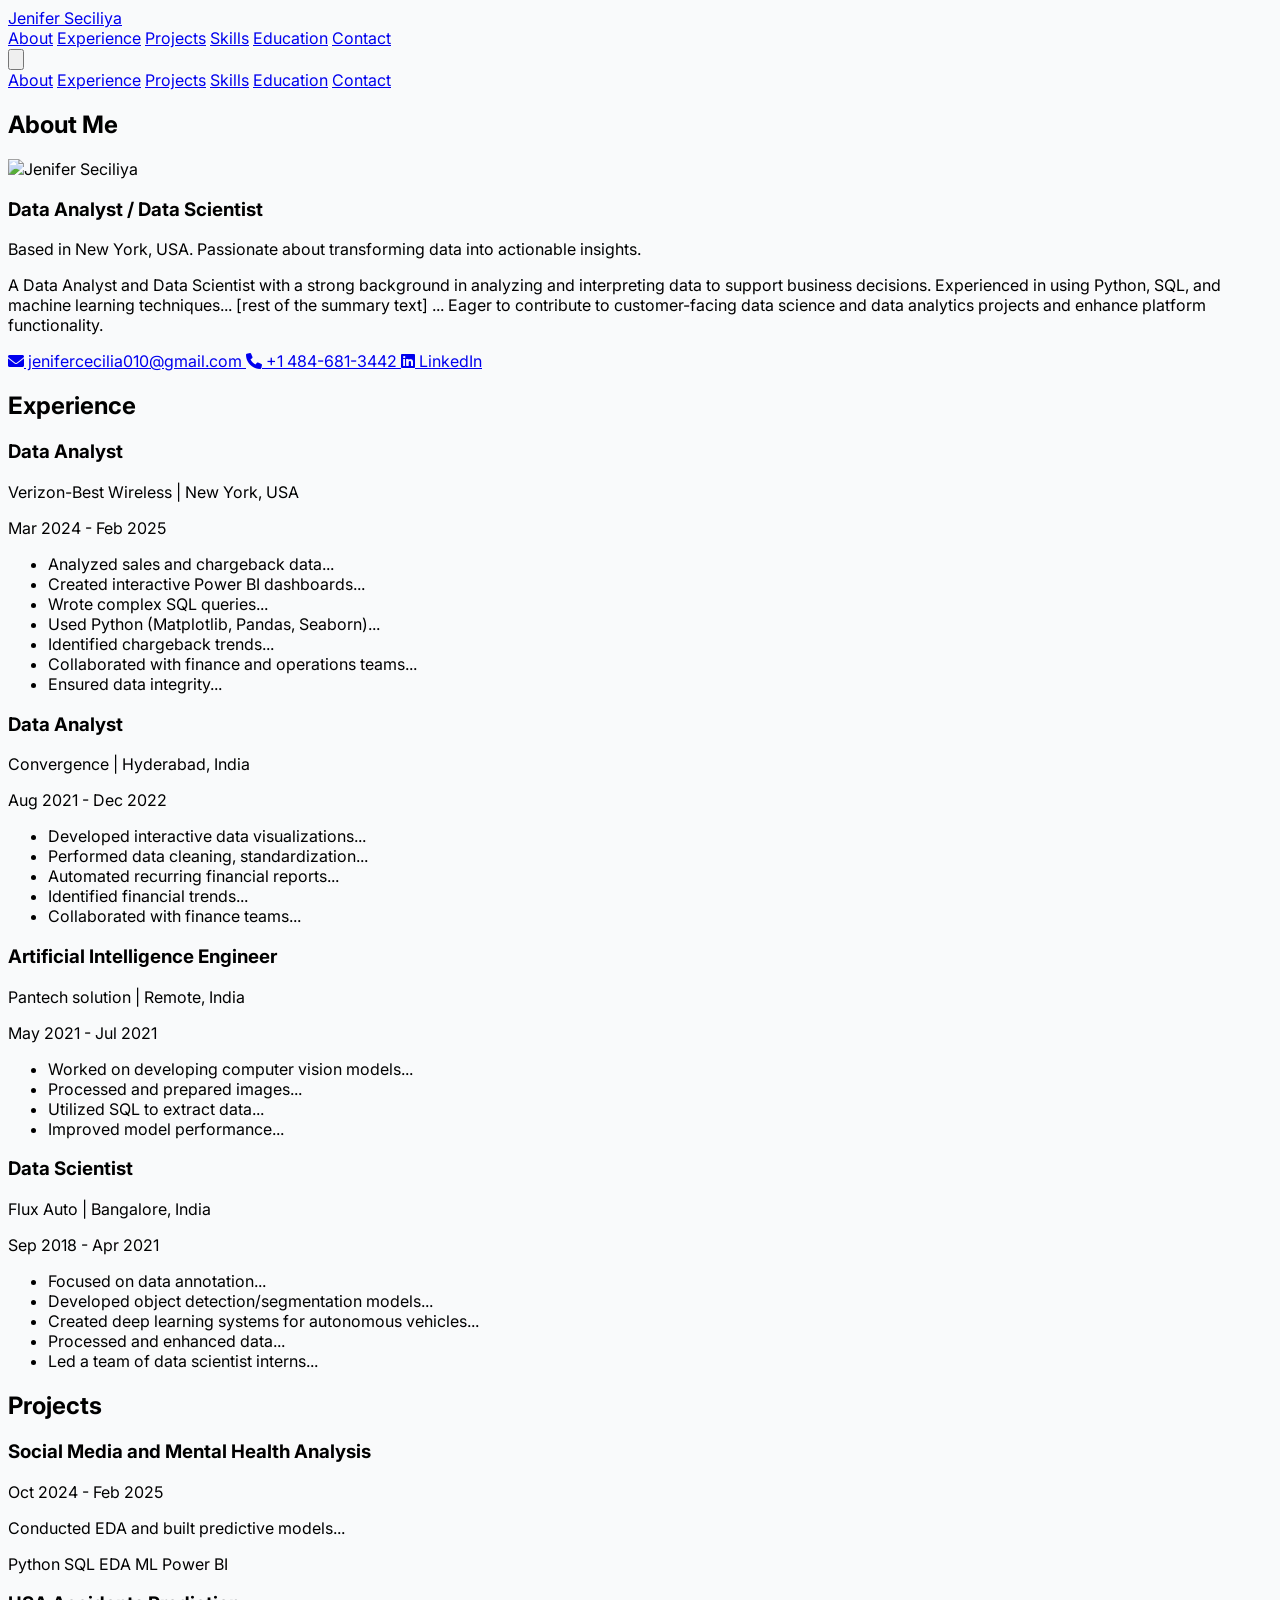
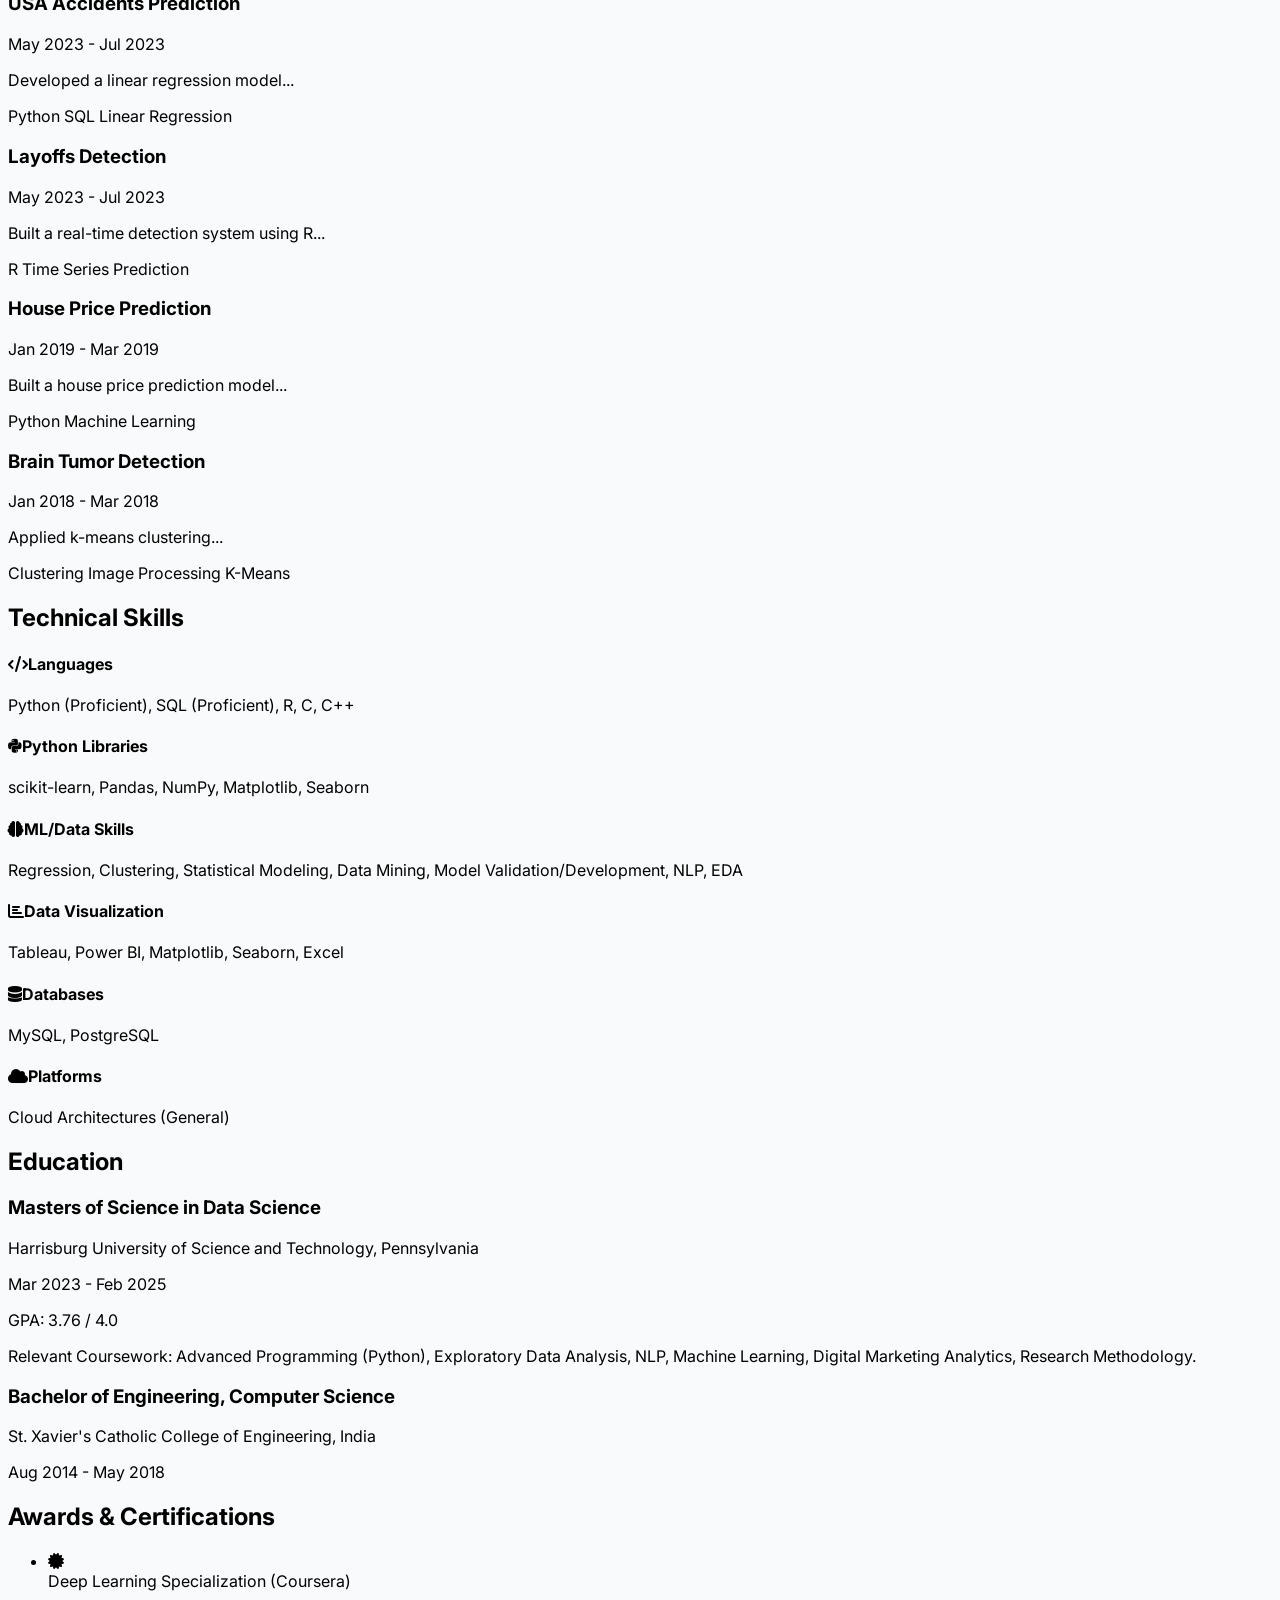
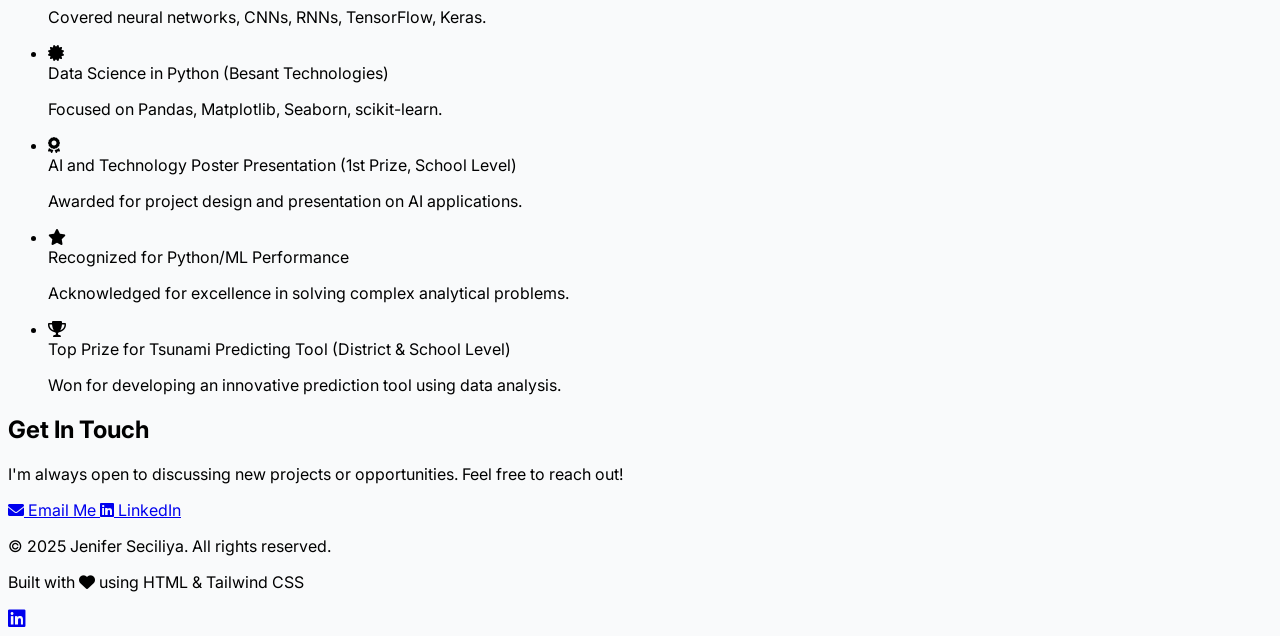
==== index.html @ 4beb917c "Update index.html" ====
<!DOCTYPE html>
<html lang="en">
<head>
    <meta charset="UTF-8">
    <meta name="viewport" content="width=device-width, initial-scale=1.0">
    <title>Jenifer Seciliya - Portfolio</title>
    <script src="https://cdn.tailwindcss.com"></script>
    <link rel="stylesheet" href="https://cdnjs.cloudflare.com/ajax/libs/font-awesome/6.0.0-beta3/css/all.min.css">
    <link rel="preconnect" href="https://fonts.googleapis.com">
    <link rel="preconnect" href="https://fonts.gstatic.com" crossorigin>
    <link href="https://fonts.googleapis.com/css2?family=Inter:wght@400;500;600;700&display=swap" rel="stylesheet">
    <style>
        /* Apply Inter font globally */
        body {
            font-family: 'Inter', sans-serif;
            background-color: #f9fafb; /* Equivalent to bg-gray-50 */
        }
        /* Smooth scrolling */
        html {
            scroll-behavior: smooth;
        }

        /* --- Animation Styles --- */
        .section-fade-in {
            opacity: 0;
            transform: translateY(30px);
            animation: fadeInSmooth 0.9s cubic-bezier(0.25, 0.46, 0.45, 0.94) forwards;
        }
        @keyframes fadeInSmooth {
            to {
                opacity: 1;
                transform: translateY(0);
            }
        }
        main > section:nth-child(1) { animation-delay: 0.1s; }
        main > section:nth-child(2) { animation-delay: 0.2s; }
        main > section:nth-child(3) { animation-delay: 0.3s; }
        main > section:nth-child(4) { animation-delay: 0.4s; }
        main > section:nth-child(5) { animation-delay: 0.5s; }
        main > section:nth-child(6) { animation-delay: 0.6s; }
        main > section:nth-child(7) { animation-delay: 0.7s; }

        /* Navigation Link Hover Underline Effect */
        .nav-link {
            position: relative;
            padding-bottom: 4px;
            transition: color 0.3s ease;
        }
        .nav-link::after {
            content: '';
            position: absolute;
            width: 0;
            height: 2px;
            bottom: 0;
            left: 50%;
            background-color: #4f46e5; /* Indigo color */
            transition: all 0.3s ease-out;
            transform: translateX(-50%);
        }
        .nav-link:hover::after {
            width: 100%;
            left: 0;
            transform: translateX(0);
        }
        .nav-link:hover {
             color: #4f46e5;
        }
    </style>
</head>
<body class="bg-gray-50 text-gray-800 leading-relaxed">

    <header class="bg-white shadow-sm sticky top-0 z-50">
        <nav class="container mx-auto px-6 py-4 flex justify-between items-center">
            <div class="text-2xl font-bold text-indigo-600">
                <a href="#" class="transition duration-300 hover:opacity-80">Jenifer Seciliya</a>
            </div>
            <div class="hidden md:flex space-x-8">
                <a href="#about" class="nav-link text-gray-600">About</a>
                <a href="#experience" class="nav-link text-gray-600">Experience</a>
                <a href="#projects" class="nav-link text-gray-600">Projects</a>
                <a href="#skills" class="nav-link text-gray-600">Skills</a>
                <a href="#education" class="nav-link text-gray-600">Education</a>
                <a href="#contact" class="nav-link text-gray-600">Contact</a>
            </div>
            <button id="mobile-menu-button" class="md:hidden focus:outline-none text-gray-600 hover:text-indigo-600 transition duration-300" aria-label="Toggle mobile menu" aria-expanded="false">
                 <svg class="w-6 h-6" fill="none" stroke="currentColor" viewBox="0 0 24 24" xmlns="http://www.w3.org/2000/svg"><path stroke-linecap="round" stroke-linejoin="round" stroke-width="2" d="M4 6h16M4 12h16m-7 6h7"></path></svg>
            </button>
        </nav>
         <div id="mobile-menu" class="md:hidden hidden bg-white border-t">
             <a href="#about" class="block px-6 py-3 text-gray-600 hover:bg-indigo-50 hover:text-indigo-700 transition duration-200">About</a>
             <a href="#experience" class="block px-6 py-3 text-gray-600 hover:bg-indigo-50 hover:text-indigo-700 transition duration-200">Experience</a>
             <a href="#projects" class="block px-6 py-3 text-gray-600 hover:bg-indigo-50 hover:text-indigo-700 transition duration-200">Projects</a>
             <a href="#skills" class="block px-6 py-3 text-gray-600 hover:bg-indigo-50 hover:text-indigo-700 transition duration-200">Skills</a>
             <a href="#education" class="block px-6 py-3 text-gray-600 hover:bg-indigo-50 hover:text-indigo-700 transition duration-200">Education</a>
             <a href="#contact" class="block px-6 py-3 text-gray-600 hover:bg-indigo-50 hover:text-indigo-700 transition duration-200">Contact</a>
        </div>
    </header>

    <main class="container mx-auto px-6 py-16">

        <section id="about" class="mb-20 section-fade-in">
            <h2 class="text-4xl font-bold text-gray-800 mb-8 border-l-4 border-indigo-500 pl-4">About Me</h2>
            <div class="bg-white p-10 rounded-lg shadow-lg">
                <div class="flex flex-col md:flex-row items-center md:items-start gap-8">
                    <div class="flex-shrink-0">
                        <img
                            src="profile_pic.jpg"
                            alt="Jenifer Seciliya"
                            class="w-36 h-36 md:w-48 md:h-48 rounded-full object-cover shadow-md border-4 border-indigo-100"
                            onerror="this.onerror=null; this.src='https://placehold.co/192x192/e2e8f0/64748b?text=JS';"
                        >
                    </div>
                    <div class="text-center md:text-left">
                        <h3 class="text-2xl font-semibold text-indigo-700 mb-3">
                            Data Analyst / Data Scientist
                        </h3>
                        <p class="text-lg text-gray-600 mb-5">
                            Based in New York, USA. Passionate about transforming data into actionable insights.
                        </p>
                        <p class="text-gray-700 leading-relaxed mb-6">
                            A Data Analyst and Data Scientist with a strong background in analyzing and interpreting data to support business decisions. Experienced in using Python, SQL, and machine learning techniques... [rest of the summary text] ... Eager to contribute to customer-facing data science and data analytics projects and enhance platform functionality.
                        </p>
                        <div class="flex flex-wrap justify-center md:justify-start gap-4">
                             <a href="mailto:jenifercecilia010@gmail.com" class="text-indigo-600 hover:text-indigo-800 transition duration-300 flex items-center text-sm">
                                <i class="fas fa-envelope mr-2 text-lg"></i> jenifercecilia010@gmail.com
                             </a>
                             <a href="tel:+14846813442" class="text-indigo-600 hover:text-indigo-800 transition duration-300 flex items-center text-sm">
                                 <i class="fas fa-phone mr-2 text-lg"></i> +1 484-681-3442
                             </a>
                             <a href="https://www.linkedin.com/in/jenifercecilia0808/" target="_blank" rel="noopener noreferrer" class="text-indigo-600 hover:text-indigo-800 transition duration-300 flex items-center text-sm">
                                 <i class="fab fa-linkedin mr-2 text-lg"></i> LinkedIn
                             </a>
                        </div>
                    </div>
                </div>
            </div>
        </section>

        <section id="experience" class="mb-20 section-fade-in">
            <h2 class="text-4xl font-bold text-gray-800 mb-8 border-l-4 border-indigo-500 pl-4">Experience</h2>
            <div class="space-y-10">
                <div class="bg-white p-8 rounded-lg shadow-md border border-gray-100 transition duration-300 ease-in-out hover:shadow-xl hover:scale-[1.02]">
                    <h3 class="text-xl font-semibold text-indigo-700">Data Analyst</h3>
                    <p class="text-md font-medium text-gray-600">Verizon-Best Wireless | New York, USA</p>
                    <p class="text-sm text-gray-500 mb-4">Mar 2024 - Feb 2025</p>
                    <ul class="list-disc list-inside text-gray-700 space-y-2 pl-2">
                        <li>Analyzed sales and chargeback data...</li>
                        <li>Created interactive Power BI dashboards...</li>
                        <li>Wrote complex SQL queries...</li>
                        <li>Used Python (Matplotlib, Pandas, Seaborn)...</li>
                        <li>Identified chargeback trends...</li>
                        <li>Collaborated with finance and operations teams...</li>
                        <li>Ensured data integrity...</li>
                    </ul>
                </div>
                <div class="bg-white p-8 rounded-lg shadow-md border border-gray-100 transition duration-300 ease-in-out hover:shadow-xl hover:scale-[1.02]">
                    <h3 class="text-xl font-semibold text-indigo-700">Data Analyst</h3>
                    <p class="text-md font-medium text-gray-600">Convergence | Hyderabad, India</p>
                    <p class="text-sm text-gray-500 mb-4">Aug 2021 - Dec 2022</p>
                    <ul class="list-disc list-inside text-gray-700 space-y-2 pl-2">
                        <li>Developed interactive data visualizations...</li>
                        <li>Performed data cleaning, standardization...</li>
                        <li>Automated recurring financial reports...</li>
                        <li>Identified financial trends...</li>
                        <li>Collaborated with finance teams...</li>
                    </ul>
                </div>
                 <div class="bg-white p-8 rounded-lg shadow-md border border-gray-100 transition duration-300 ease-in-out hover:shadow-xl hover:scale-[1.02]">
                    <h3 class="text-xl font-semibold text-indigo-700">Artificial Intelligence Engineer</h3>
                    <p class="text-md font-medium text-gray-600">Pantech solution | Remote, India</p>
                    <p class="text-sm text-gray-500 mb-4">May 2021 - Jul 2021</p>
                    <ul class="list-disc list-inside text-gray-700 space-y-2 pl-2">
                        <li>Worked on developing computer vision models...</li>
                        <li>Processed and prepared images...</li>
                        <li>Utilized SQL to extract data...</li>
                        <li>Improved model performance...</li>
                    </ul>
                </div>
                 <div class="bg-white p-8 rounded-lg shadow-md border border-gray-100 transition duration-300 ease-in-out hover:shadow-xl hover:scale-[1.02]">
                    <h3 class="text-xl font-semibold text-indigo-700">Data Scientist</h3>
                    <p class="text-md font-medium text-gray-600">Flux Auto | Bangalore, India</p>
                    <p class="text-sm text-gray-500 mb-4">Sep 2018 - Apr 2021</p>
                    <ul class="list-disc list-inside text-gray-700 space-y-2 pl-2">
                        <li>Focused on data annotation...</li>
                        <li>Developed object detection/segmentation models...</li>
                        <li>Created deep learning systems for autonomous vehicles...</li>
                        <li>Processed and enhanced data...</li>
                        <li>Led a team of data scientist interns...</li>
                    </ul>
                </div>
            </div>
        </section>

        <section id="projects" class="mb-20 section-fade-in">
            <h2 class="text-4xl font-bold text-gray-800 mb-8 border-l-4 border-indigo-500 pl-4">Projects</h2>
            <div class="grid grid-cols-1 md:grid-cols-2 gap-8">
                <div class="bg-white p-6 rounded-lg shadow-md border border-gray-100 transition duration-300 ease-in-out hover:shadow-xl hover:scale-[1.02]">
                    <h3 class="text-lg font-semibold text-indigo-700 mb-2">Social Media and Mental Health Analysis</h3>
                    <p class="text-sm text-gray-500 mb-3">Oct 2024 - Feb 2025</p>
                    <p class="text-gray-700 mb-4 leading-relaxed">Conducted EDA and built predictive models...</p>
                    <div class="flex flex-wrap gap-2">
                        <span class="inline-block bg-indigo-100 text-indigo-800 text-xs font-medium px-2.5 py-1 rounded-full">Python</span>
                        <span class="inline-block bg-indigo-100 text-indigo-800 text-xs font-medium px-2.5 py-1 rounded-full">SQL</span>
                        <span class="inline-block bg-indigo-100 text-indigo-800 text-xs font-medium px-2.5 py-1 rounded-full">EDA</span>
                        <span class="inline-block bg-indigo-100 text-indigo-800 text-xs font-medium px-2.5 py-1 rounded-full">ML</span>
                        <span class="inline-block bg-indigo-100 text-indigo-800 text-xs font-medium px-2.5 py-1 rounded-full">Power BI</span>
                    </div>
                </div>
                 <div class="bg-white p-6 rounded-lg shadow-md border border-gray-100 transition duration-300 ease-in-out hover:shadow-xl hover:scale-[1.02]">
                    <h3 class="text-lg font-semibold text-indigo-700 mb-2">USA Accidents Prediction</h3>
                    <p class="text-sm text-gray-500 mb-3">May 2023 - Jul 2023</p>
                    <p class="text-gray-700 mb-4 leading-relaxed">Developed a linear regression model...</p>
                     <div class="flex flex-wrap gap-2">
                        <span class="inline-block bg-indigo-100 text-indigo-800 text-xs font-medium px-2.5 py-1 rounded-full">Python</span>
                        <span class="inline-block bg-indigo-100 text-indigo-800 text-xs font-medium px-2.5 py-1 rounded-full">SQL</span>
                        <span class="inline-block bg-indigo-100 text-indigo-800 text-xs font-medium px-2.5 py-1 rounded-full">Linear Regression</span>
                     </div>
                </div>
                 <div class="bg-white p-6 rounded-lg shadow-md border border-gray-100 transition duration-300 ease-in-out hover:shadow-xl hover:scale-[1.02]">
                    <h3 class="text-lg font-semibold text-indigo-700 mb-2">Layoffs Detection</h3>
                    <p class="text-sm text-gray-500 mb-3">May 2023 - Jul 2023</p>
                    <p class="text-gray-700 mb-4 leading-relaxed">Built a real-time detection system using R...</p>
                     <div class="flex flex-wrap gap-2">
                        <span class="inline-block bg-green-100 text-green-800 text-xs font-medium px-2.5 py-1 rounded-full">R</span>
                        <span class="inline-block bg-green-100 text-green-800 text-xs font-medium px-2.5 py-1 rounded-full">Time Series</span>
                        <span class="inline-block bg-green-100 text-green-800 text-xs font-medium px-2.5 py-1 rounded-full">Prediction</span>
                     </div>
                </div>
                <div class="bg-white p-6 rounded-lg shadow-md border border-gray-100 transition duration-300 ease-in-out hover:shadow-xl hover:scale-[1.02]">
                    <h3 class="text-lg font-semibold text-indigo-700 mb-2">House Price Prediction</h3>
                    <p class="text-sm text-gray-500 mb-3">Jan 2019 - Mar 2019</p>
                    <p class="text-gray-700 mb-4 leading-relaxed">Built a house price prediction model...</p>
                    <div class="flex flex-wrap gap-2">
                        <span class="inline-block bg-indigo-100 text-indigo-800 text-xs font-medium px-2.5 py-1 rounded-full">Python</span>
                        <span class="inline-block bg-indigo-100 text-indigo-800 text-xs font-medium px-2.5 py-1 rounded-full">Machine Learning</span>
                    </div>
                </div>
                 <div class="bg-white p-6 rounded-lg shadow-md border border-gray-100 transition duration-300 ease-in-out hover:shadow-xl hover:scale-[1.02]">
                    <h3 class="text-lg font-semibold text-indigo-700 mb-2">Brain Tumor Detection</h3>
                    <p class="text-sm text-gray-500 mb-3">Jan 2018 - Mar 2018</p>
                    <p class="text-gray-700 mb-4 leading-relaxed">Applied k-means clustering...</p>
                    <div class="flex flex-wrap gap-2">
                        <span class="inline-block bg-purple-100 text-purple-800 text-xs font-medium px-2.5 py-1 rounded-full">Clustering</span>
                        <span class="inline-block bg-purple-100 text-purple-800 text-xs font-medium px-2.5 py-1 rounded-full">Image Processing</span>
                        <span class="inline-block bg-purple-100 text-purple-800 text-xs font-medium px-2.5 py-1 rounded-full">K-Means</span>
                    </div>
                </div>
            </div>
        </section>

        <section id="skills" class="mb-20 section-fade-in">
            <h2 class="text-4xl font-bold text-gray-800 mb-8 border-l-4 border-indigo-500 pl-4">Technical Skills</h2>
            <div class="bg-white p-10 rounded-lg shadow-lg">
                <div class="grid grid-cols-1 sm:grid-cols-2 lg:grid-cols-3 gap-8">
                    <div>
                        <h4 class="text-lg font-semibold text-gray-700 mb-3 flex items-center"><i class="fas fa-code mr-2 text-indigo-500"></i>Languages</h4>
                        <p class="text-gray-600">Python (Proficient), SQL (Proficient), R, C, C++</p>
                    </div>
                    <div>
                        <h4 class="text-lg font-semibold text-gray-700 mb-3 flex items-center"><i class="fab fa-python mr-2 text-indigo-500"></i>Python Libraries</h4>
                        <p class="text-gray-600">scikit-learn, Pandas, NumPy, Matplotlib, Seaborn</p>
                    </div>
                    <div>
                        <h4 class="text-lg font-semibold text-gray-700 mb-3 flex items-center"><i class="fas fa-brain mr-2 text-indigo-500"></i>ML/Data Skills</h4>
                        <p class="text-gray-600">Regression, Clustering, Statistical Modeling, Data Mining, Model Validation/Development, NLP, EDA</p>
                    </div>
                    <div>
                        <h4 class="text-lg font-semibold text-gray-700 mb-3 flex items-center"><i class="fas fa-chart-bar mr-2 text-indigo-500"></i>Data Visualization</h4>
                        <p class="text-gray-600">Tableau, Power BI, Matplotlib, Seaborn, Excel</p>
                    </div>
                    <div>
                        <h4 class="text-lg font-semibold text-gray-700 mb-3 flex items-center"><i class="fas fa-database mr-2 text-indigo-500"></i>Databases</h4>
                        <p class="text-gray-600">MySQL, PostgreSQL</p>
                    </div>
                     <div>
                        <h4 class="text-lg font-semibold text-gray-700 mb-3 flex items-center"><i class="fas fa-cloud mr-2 text-indigo-500"></i>Platforms</h4>
                        <p class="text-gray-600">Cloud Architectures (General)</p>
                    </div>
                </div>
            </div>
        </section>

        <section id="education" class="mb-20 section-fade-in">
            <h2 class="text-4xl font-bold text-gray-800 mb-8 border-l-4 border-indigo-500 pl-4">Education</h2>
             <div class="space-y-8">
                 <div class="bg-white p-8 rounded-lg shadow-md border border-gray-100">
                     <h3 class="text-xl font-semibold text-indigo-700">Masters of Science in Data Science</h3>
                     <p class="text-md font-medium text-gray-600">Harrisburg University of Science and Technology, Pennsylvania</p>
                     <p class="text-sm text-gray-500 mb-3">Mar 2023 - Feb 2025</p>
                     <p class="text-gray-700 font-medium">GPA: 3.76 / 4.0</p>
                     <p class="text-gray-600 mt-2 text-sm"><span class="font-semibold text-gray-700">Relevant Coursework:</span> Advanced Programming (Python), Exploratory Data Analysis, NLP, Machine Learning, Digital Marketing Analytics, Research Methodology.</p>
                 </div>
                 <div class="bg-white p-8 rounded-lg shadow-md border border-gray-100">
                     <h3 class="text-xl font-semibold text-indigo-700">Bachelor of Engineering, Computer Science</h3>
                     <p class="text-md font-medium text-gray-600">St. Xavier's Catholic College of Engineering, India</p>
                     <p class="text-sm text-gray-500 mb-2">Aug 2014 - May 2018</p>
                 </div>
             </div>
        </section>

        <section id="awards" class="mb-20 section-fade-in">
            <h2 class="text-4xl font-bold text-gray-800 mb-8 border-l-4 border-indigo-500 pl-4">Awards & Certifications</h2>
            <div class="bg-white p-10 rounded-lg shadow-lg">
                <ul class="list-none space-y-4">
                    <li class="flex items-start">
                        <i class="fas fa-certificate mr-3 text-yellow-500 mt-1"></i>
                        <div>
                            <span class="font-semibold text-gray-800">Deep Learning Specialization</span> <span class="text-sm text-gray-500">(Coursera)</span>
                            <p class="text-sm text-gray-600">Covered neural networks, CNNs, RNNs, TensorFlow, Keras.</p>
                        </div>
                    </li>
                     <li class="flex items-start">
                        <i class="fas fa-certificate mr-3 text-yellow-500 mt-1"></i>
                        <div>
                            <span class="font-semibold text-gray-800">Data Science in Python</span> <span class="text-sm text-gray-500">(Besant Technologies)</span>
                            <p class="text-sm text-gray-600">Focused on Pandas, Matplotlib, Seaborn, scikit-learn.</p>
                        </div>
                    </li>
                    <li class="flex items-start">
                        <i class="fas fa-award mr-3 text-blue-500 mt-1"></i>
                        <div>
                            <span class="font-semibold text-gray-800">AI and Technology Poster Presentation</span> <span class="text-sm text-gray-500">(1st Prize, School Level)</span>
                            <p class="text-sm text-gray-600">Awarded for project design and presentation on AI applications.</p>
                        </div>
                    </li>
                     <li class="flex items-start">
                        <i class="fas fa-star mr-3 text-green-500 mt-1"></i>
                        <div>
                            <span class="font-semibold text-gray-800">Recognized for Python/ML Performance</span>
                            <p class="text-sm text-gray-600">Acknowledged for excellence in solving complex analytical problems.</p>
                        </div>
                    </li>
                    <li class="flex items-start">
                         <i class="fas fa-trophy mr-3 text-red-500 mt-1"></i>
                         <div>
                            <span class="font-semibold text-gray-800">Top Prize for Tsunami Predicting Tool</span> <span class="text-sm text-gray-500">(District & School Level)</span>
                            <p class="text-sm text-gray-600">Won for developing an innovative prediction tool using data analysis.</p>
                         </div>
                    </li>
                </ul>
            </div>
        </section>

         <section id="contact" class="mb-16 section-fade-in">
            <h2 class="text-4xl font-bold text-gray-800 mb-8 border-l-4 border-indigo-500 pl-4">Get In Touch</h2>
            <div class="bg-gradient-to-r from-indigo-500 to-purple-600 p-10 rounded-lg shadow-xl text-center">
                 <p class="text-xl text-white font-light mb-6">I'm always open to discussing new projects or opportunities. Feel free to reach out!</p>
                 <div class="flex flex-col sm:flex-row justify-center items-center space-y-4 sm:space-y-0 sm:space-x-6">
                     <a href="mailto:jenifercecilia010@gmail.com" class="bg-white text-indigo-600 px-8 py-3 rounded-full font-semibold hover:bg-gray-100 transition duration-300 shadow-md flex items-center space-x-2 transform hover:scale-105 active:scale-95">
                         <i class="fas fa-envelope"></i>
                         <span>Email Me</span>
                     </a>
                     <a href="https://www.linkedin.com/in/jenifercecilia0808/" target="_blank" rel="noopener noreferrer" class="bg-blue-600 text-white px-8 py-3 rounded-full font-semibold hover:bg-blue-700 transition duration-300 shadow-md flex items-center space-x-2 transform hover:scale-105 active:scale-95">
                         <i class="fab fa-linkedin"></i>
                         <span>LinkedIn</span>
                     </a>
                 </div>
            </div>
        </section>

    </main>

    <footer class="bg-gray-900 text-gray-400 py-8 mt-16">
        <div class="container mx-auto px-6 text-center">
            <p>&copy; 2025 Jenifer Seciliya. All rights reserved.</p>
            <p class="text-sm mt-2">Built with <i class="fas fa-heart text-red-500"></i> using HTML & Tailwind CSS</p>
             <div class="mt-4 space-x-4">
                <a href="https://www.linkedin.com/in/jenifercecilia0808/" target="_blank" rel="noopener noreferrer" aria-label="LinkedIn Profile" class="text-gray-400 hover:text-white transition duration-300"><i class="fab fa-linkedin fa-lg"></i></a>
                </div>
        </div>
    </footer>

    <script>
        const menuButton = document.getElementById('mobile-menu-button');
        const mobileMenu = document.getElementById('mobile-menu');
        const mobileMenuLinks = mobileMenu.querySelectorAll('a');

        menuButton.addEventListener('click', () => {
            mobileMenu.classList.toggle('hidden');
            const isExpanded = menuButton.getAttribute('aria-expanded') === 'true';
            menuButton.setAttribute('aria-expanded', !isExpanded);
        });

        mobileMenuLinks.forEach(link => {
            link.addEventListener('click', () => {
                mobileMenu.classList.add('hidden');
                 menuButton.setAttribute('aria-expanded', 'false');
            });
        });
    </script>

</body>
</html>
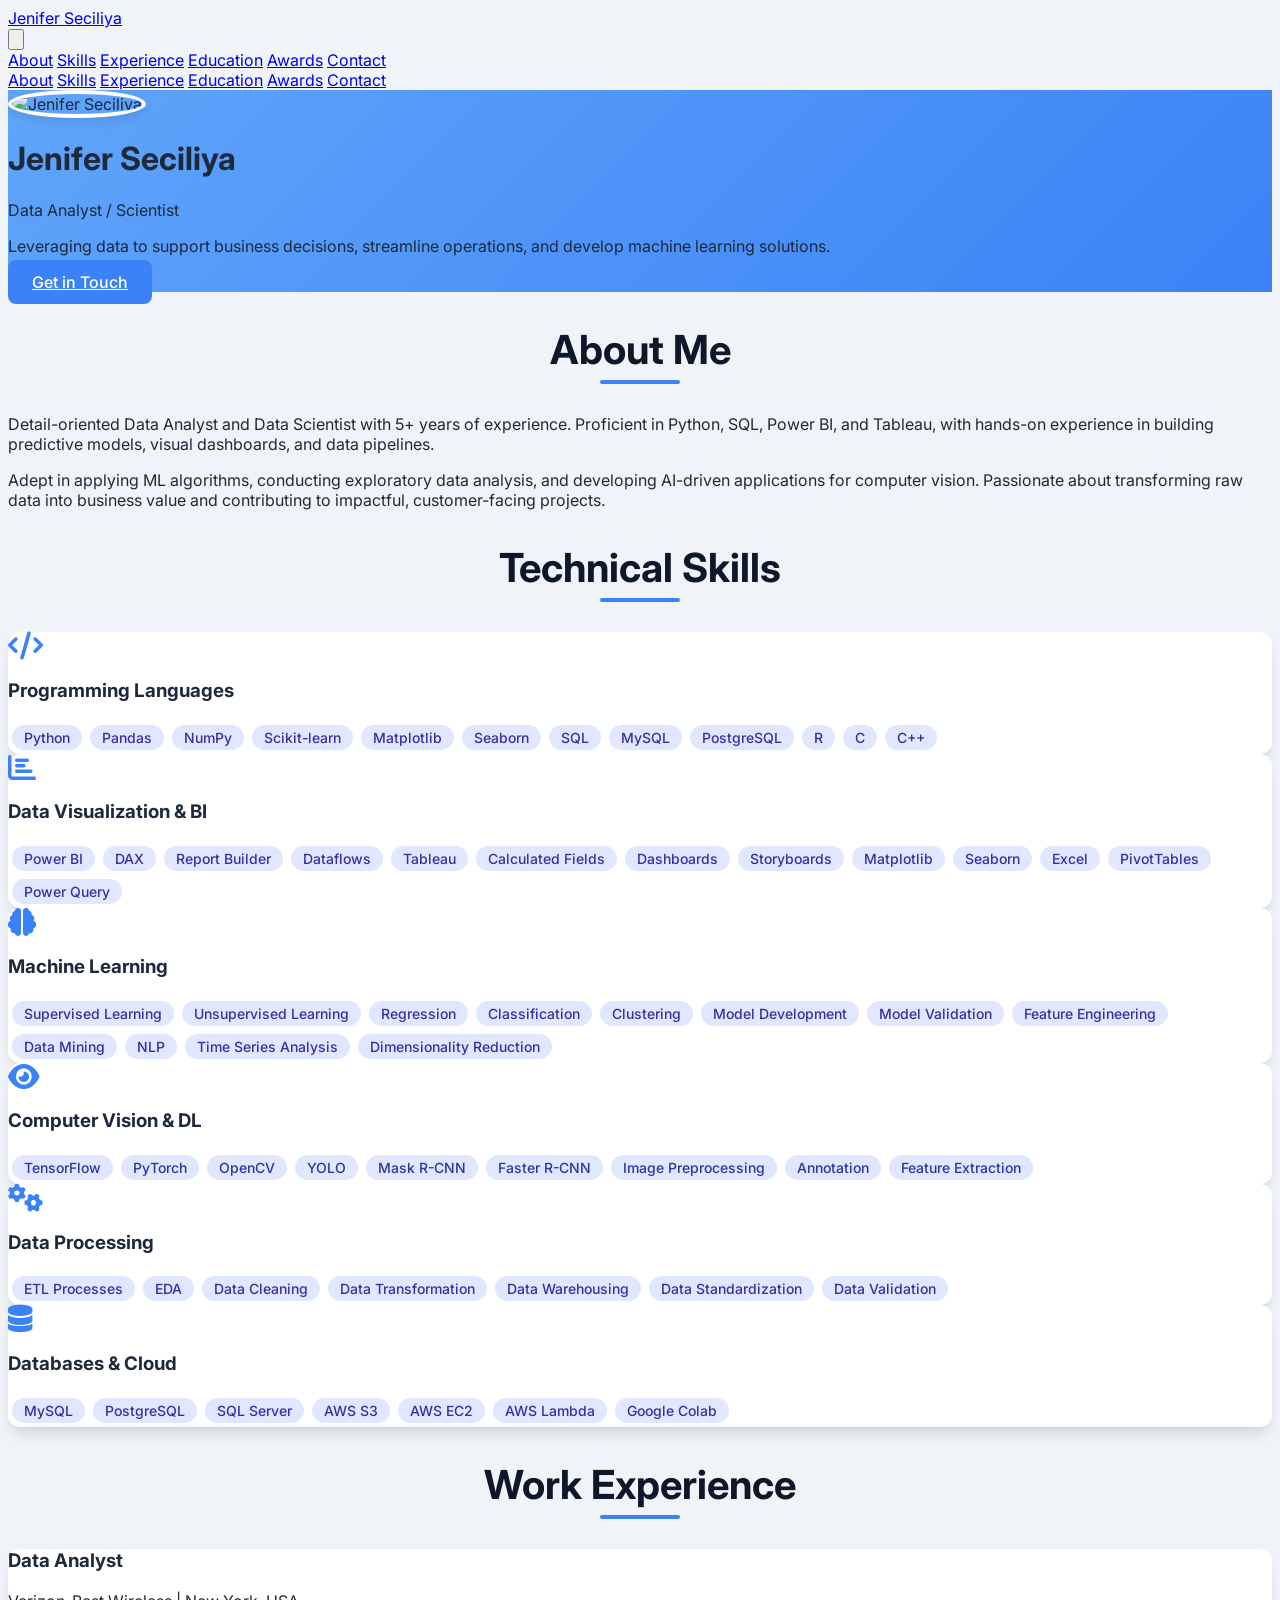
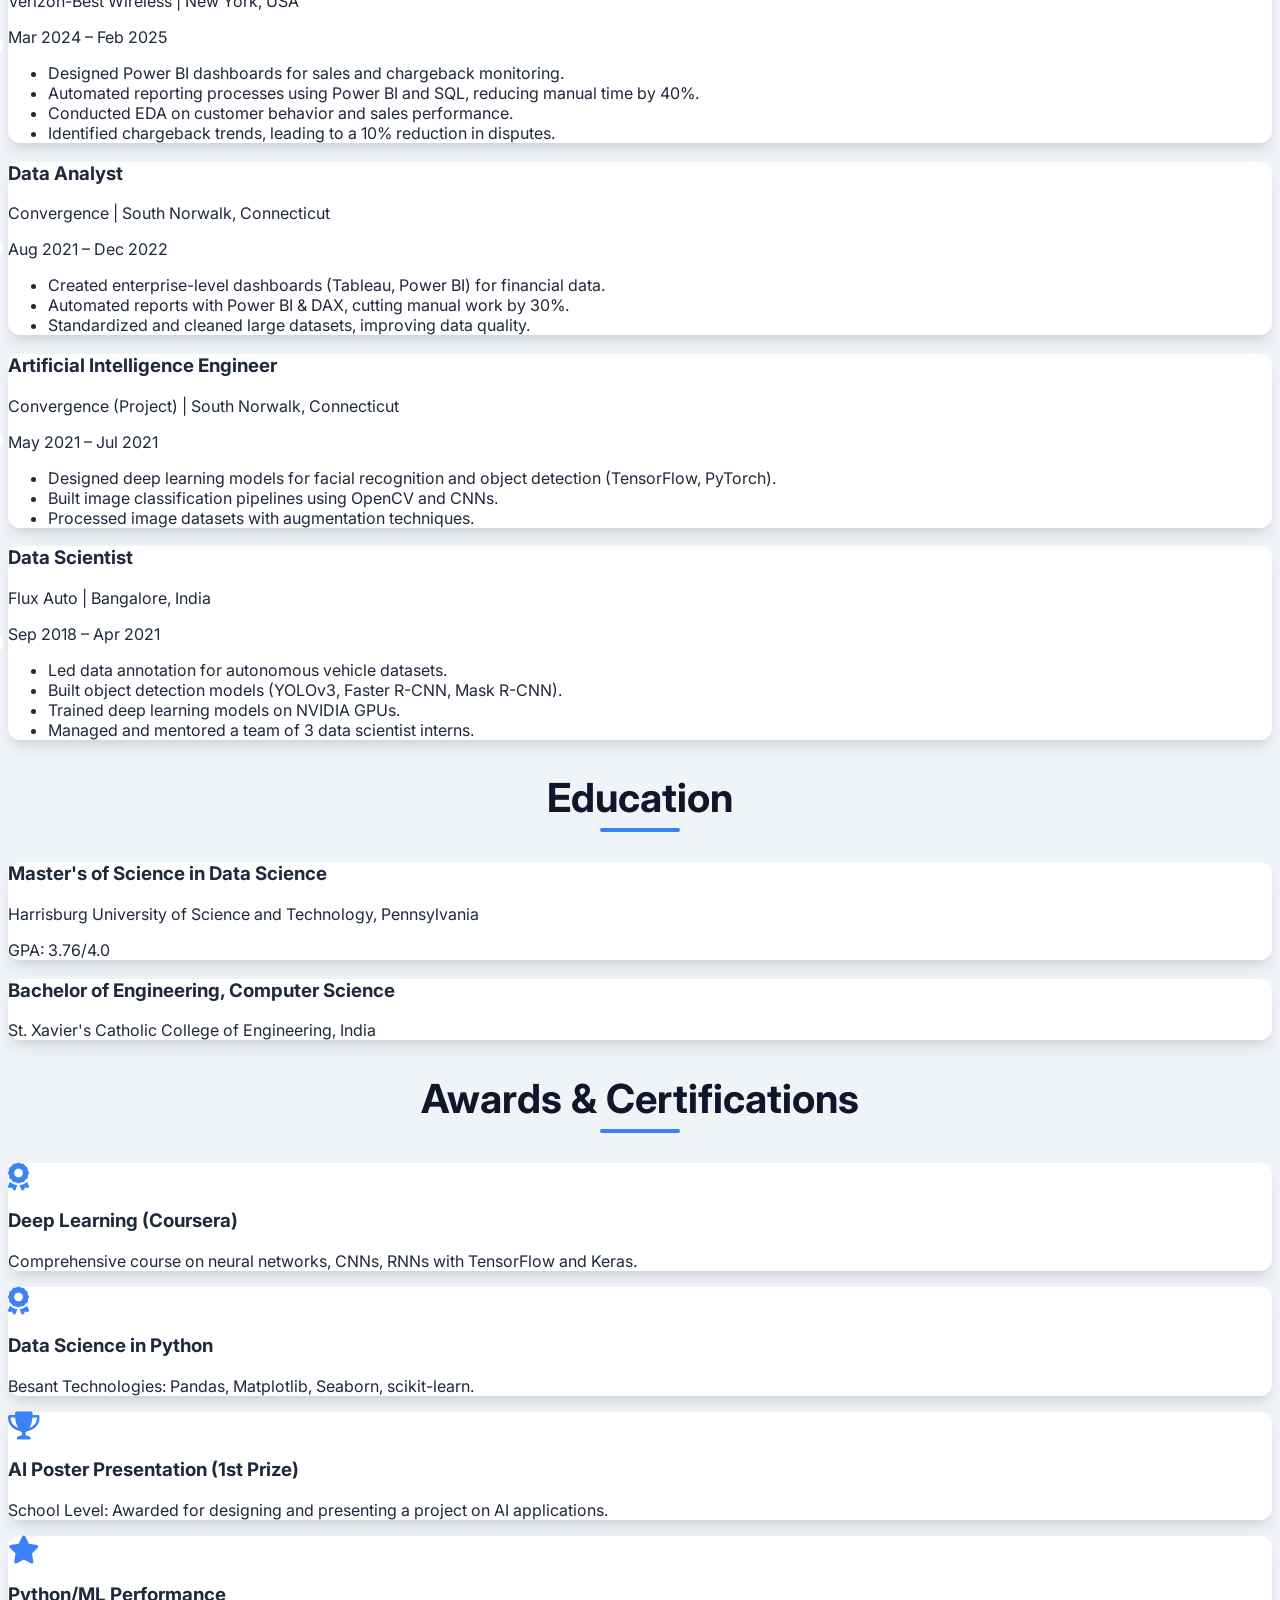
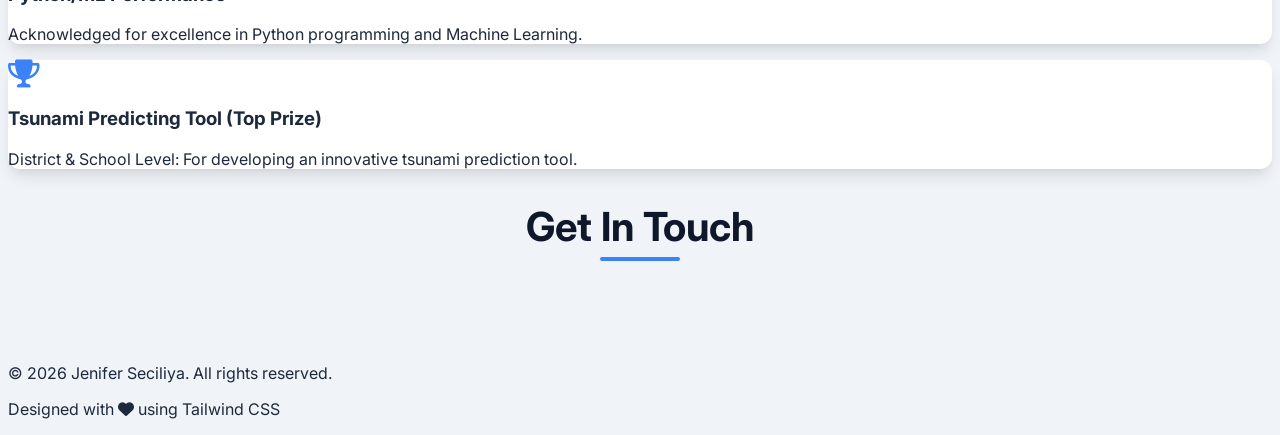
==== commit d08df938: "Update index.html" ====
--- a/index.html
+++ b/index.html
@@ -3,391 +3,464 @@
 <head>
     <meta charset="UTF-8">
     <meta name="viewport" content="width=device-width, initial-scale=1.0">
-    <title>Jenifer Seciliya - Portfolio</title>
+    <title>Jenifer Seciliya - Data Analyst/Scientist</title>
     <script src="https://cdn.tailwindcss.com"></script>
+    <link href="https://fonts.googleapis.com/css2?family=Inter:wght@300;400;500;600;700&display=swap" rel="stylesheet">
     <link rel="stylesheet" href="https://cdnjs.cloudflare.com/ajax/libs/font-awesome/6.0.0-beta3/css/all.min.css">
-    <link rel="preconnect" href="https://fonts.googleapis.com">
-    <link rel="preconnect" href="https://fonts.gstatic.com" crossorigin>
-    <link href="https://fonts.googleapis.com/css2?family=Inter:wght@400;500;600;700&display=swap" rel="stylesheet">
     <style>
-        /* Apply Inter font globally */
         body {
             font-family: 'Inter', sans-serif;
-            background-color: #f9fafb; /* Equivalent to bg-gray-50 */
-        }
-        /* Smooth scrolling */
-        html {
-            scroll-behavior: smooth;
-        }
-
-        /* --- Animation Styles --- */
-        .section-fade-in {
+            background-color: #f0f4f8; /* Light blue-gray background */
+            color: #1e293b; /* Dark slate text */
+            scroll-behavior: smooth; /* Added for smoother anchor scrolling */
+        }
+        .section-title {
+            font-size: 2.5rem; /* 40px */
+            font-weight: 700;
+            margin-bottom: 2.5rem; /* 40px */
+            text-align: center;
+            position: relative;
+            color: #0f172a; /* Very dark blue, almost black */
+        }
+        .section-title::after {
+            content: '';
+            width: 80px;
+            height: 4px;
+            background-color: #3b82f6; /* Blue-500 */
+            position: absolute;
+            bottom: -10px;
+            left: 50%;
+            transform: translateX(-50%);
+            border-radius: 2px;
+        }
+        .card {
+            background-color: white;
+            border-radius: 12px;
+            box-shadow: 0 10px 15px -3px rgba(0, 0, 0, 0.1), 0 4px 6px -2px rgba(0, 0, 0, 0.05);
+            transition: transform 0.3s ease, box-shadow 0.3s ease;
+        }
+        .card:hover {
+            transform: translateY(-5px);
+            box-shadow: 0 20px 25px -5px rgba(0, 0, 0, 0.1), 0 10px 10px -5px rgba(0, 0, 0, 0.04);
+        }
+        .nav-link {
+            transition: color 0.3s ease;
+        }
+        .nav-link:hover {
+            color: #3b82f6; /* Blue-500 */
+        }
+        /* Removed .skill-item and .skill-item:hover as individual skills are now styled differently */
+        .timeline-item::before {
+            content: '';
+            position: absolute;
+            left: -29px; /* Adjust based on icon size and desired spacing */
+            top: 50%;
+            transform: translateY(-50%);
+            width: 18px;
+            height: 18px;
+            background-color: #3b82f6; /* Blue-500 */
+            border-radius: 50%;
+            border: 3px solid white; /* Changed to white for better contrast on blue dot */
+            z-index: 1;
+        }
+        .timeline-line {
+            position: absolute;
+            left: -20px; /* Adjusted to align with the center of the dot */
+            top: 0;
+            bottom: 0;
+            width: 2px;
+            background-color: #cbd5e1; /* Slate-300 */
+        }
+        /* Animation for elements appearing on scroll */
+        .animate-on-scroll {
             opacity: 0;
             transform: translateY(30px);
-            animation: fadeInSmooth 0.9s cubic-bezier(0.25, 0.46, 0.45, 0.94) forwards;
-        }
-        @keyframes fadeInSmooth {
-            to {
-                opacity: 1;
-                transform: translateY(0);
-            }
-        }
-        main > section:nth-child(1) { animation-delay: 0.1s; }
-        main > section:nth-child(2) { animation-delay: 0.2s; }
-        main > section:nth-child(3) { animation-delay: 0.3s; }
-        main > section:nth-child(4) { animation-delay: 0.4s; }
-        main > section:nth-child(5) { animation-delay: 0.5s; }
-        main > section:nth-child(6) { animation-delay: 0.6s; }
-        main > section:nth-child(7) { animation-delay: 0.7s; }
-
-        /* Navigation Link Hover Underline Effect */
-        .nav-link {
-            position: relative;
-            padding-bottom: 4px;
-            transition: color 0.3s ease;
-        }
-        .nav-link::after {
-            content: '';
-            position: absolute;
-            width: 0;
-            height: 2px;
-            bottom: 0;
-            left: 50%;
-            background-color: #4f46e5; /* Indigo color */
-            transition: all 0.3s ease-out;
-            transform: translateX(-50%);
-        }
-        .nav-link:hover::after {
-            width: 100%;
-            left: 0;
-            transform: translateX(0);
-        }
-        .nav-link:hover {
-             color: #4f46e5;
+            transition: opacity 0.6s ease-out, transform 0.6s ease-out;
+        }
+        .animate-on-scroll.animated {
+            opacity: 1;
+            transform: translateY(0);
+        }
+        .hero-bg {
+            background: linear-gradient(135deg, #60a5fa 0%, #3b82f6 100%); /* Blue gradient */
+        }
+        .btn-primary {
+            background-color: #3b82f6; /* Blue-500 */
+            color: white;
+            padding: 0.75rem 1.5rem;
+            border-radius: 8px;
+            font-weight: 500;
+            transition: background-color 0.3s ease, transform 0.2s ease;
+        }
+        .btn-primary:hover {
+            background-color: #2563eb; /* Blue-600 */
+            transform: translateY(-2px);
+        }
+        .icon-style {
+            font-size: 1.75rem; /* 28px */
+            margin-right: 0.75rem; /* 12px */
+            color: #3b82f6; /* Blue-500 */
+        }
+        .profile-image {
+            width: 150px;
+            height: 150px;
+            border-radius: 50%;
+            object-fit: cover;
+            border: 4px solid white;
+            box-shadow: 0 4px 10px rgba(0,0,0,0.1);
+        }
+        .skill-tag {
+            display: inline-block;
+            background-color: #e0e7ff; /* Indigo-100 */
+            color: #3730a3; /* Indigo-800 */
+            padding: 0.25rem 0.75rem; /* 4px 12px */
+            border-radius: 9999px; /* pill shape */
+            font-size: 0.875rem; /* 14px */
+            margin: 0.25rem; /* 4px */
+            font-weight: 500;
+            transition: background-color 0.2s ease, color 0.2s ease;
+        }
+        .skill-tag:hover {
+            background-color: #c7d2fe; /* Indigo-200 */
+            color: #312e81; /* Indigo-900 */
         }
     </style>
 </head>
-<body class="bg-gray-50 text-gray-800 leading-relaxed">
-
-    <header class="bg-white shadow-sm sticky top-0 z-50">
-        <nav class="container mx-auto px-6 py-4 flex justify-between items-center">
-            <div class="text-2xl font-bold text-indigo-600">
-                <a href="#" class="transition duration-300 hover:opacity-80">Jenifer Seciliya</a>
-            </div>
-            <div class="hidden md:flex space-x-8">
-                <a href="#about" class="nav-link text-gray-600">About</a>
-                <a href="#experience" class="nav-link text-gray-600">Experience</a>
-                <a href="#projects" class="nav-link text-gray-600">Projects</a>
-                <a href="#skills" class="nav-link text-gray-600">Skills</a>
-                <a href="#education" class="nav-link text-gray-600">Education</a>
-                <a href="#contact" class="nav-link text-gray-600">Contact</a>
-            </div>
-            <button id="mobile-menu-button" class="md:hidden focus:outline-none text-gray-600 hover:text-indigo-600 transition duration-300" aria-label="Toggle mobile menu" aria-expanded="false">
-                 <svg class="w-6 h-6" fill="none" stroke="currentColor" viewBox="0 0 24 24" xmlns="http://www.w3.org/2000/svg"><path stroke-linecap="round" stroke-linejoin="round" stroke-width="2" d="M4 6h16M4 12h16m-7 6h7"></path></svg>
-            </button>
-        </nav>
-         <div id="mobile-menu" class="md:hidden hidden bg-white border-t">
-             <a href="#about" class="block px-6 py-3 text-gray-600 hover:bg-indigo-50 hover:text-indigo-700 transition duration-200">About</a>
-             <a href="#experience" class="block px-6 py-3 text-gray-600 hover:bg-indigo-50 hover:text-indigo-700 transition duration-200">Experience</a>
-             <a href="#projects" class="block px-6 py-3 text-gray-600 hover:bg-indigo-50 hover:text-indigo-700 transition duration-200">Projects</a>
-             <a href="#skills" class="block px-6 py-3 text-gray-600 hover:bg-indigo-50 hover:text-indigo-700 transition duration-200">Skills</a>
-             <a href="#education" class="block px-6 py-3 text-gray-600 hover:bg-indigo-50 hover:text-indigo-700 transition duration-200">Education</a>
-             <a href="#contact" class="block px-6 py-3 text-gray-600 hover:bg-indigo-50 hover:text-indigo-700 transition duration-200">Contact</a>
+<body class="antialiased">
+
+    <nav class="bg-white shadow-md sticky top-0 z-50">
+        <div class="container mx-auto px-6 py-3 flex justify-between items-center">
+            <a href="#" class="text-2xl font-bold text-gray-800">Jenifer Seciliya</a>
+            <div class="md:hidden">
+                <button id="menu-btn" class="text-gray-800 focus:outline-none">
+                    <svg class="w-6 h-6" fill="none" stroke="currentColor" viewBox="0 0 24 24" xmlns="http://www.w3.org/2000/svg"><path stroke-linecap="round" stroke-linejoin="round" stroke-width="2" d="M4 6h16M4 12h16m-7 6h7"></path></svg>
+                </button>
+            </div>
+            <div id="menu-links" class="hidden md:flex space-x-4 items-center">
+                <a href="#about" class="text-gray-600 nav-link">About</a>
+                <a href="#skills" class="text-gray-600 nav-link">Skills</a>
+                <a href="#experience" class="text-gray-600 nav-link">Experience</a>
+                <a href="#education" class="text-gray-600 nav-link">Education</a>
+                <a href="#awards" class="text-gray-600 nav-link">Awards</a>
+                <a href="#contact" class="text-gray-600 nav-link">Contact</a>
+            </div>
+        </div>
+        <div id="mobile-menu" class="md:hidden hidden bg-white shadow-lg py-2">
+            <a href="#about" class="block px-6 py-2 text-gray-600 nav-link">About</a>
+            <a href="#skills" class="block px-6 py-2 text-gray-600 nav-link">Skills</a>
+            <a href="#experience" class="block px-6 py-2 text-gray-600 nav-link">Experience</a>
+            <a href="#education" class="block px-6 py-2 text-gray-600 nav-link">Education</a>
+            <a href="#awards" class="block px-6 py-2 text-gray-600 nav-link">Awards</a>
+            <a href="#contact" class="block px-6 py-2 text-gray-600 nav-link">Contact</a>
+        </div>
+    </nav>
+
+    <header id="hero" class="hero-bg text-white py-20 md:py-28">
+        <div class="container mx-auto px-6">
+            <div class="flex flex-col md:flex-row items-center justify-center text-center md:text-left">
+                <div class="mb-6 md:mb-0 md:mr-10 animate-on-scroll">
+                    <img src="https://placehold.co/150x150/60a5fa/FFFFFF?text=JS" alt="Jenifer Seciliya" class="profile-image">
+                </div>
+                <div class="md:w-2/3">
+                    <h1 class="text-4xl md:text-5xl lg:text-6xl font-bold mb-3 animate-on-scroll" style="animation-delay: 0.1s;">Jenifer Seciliya</h1>
+                    <p class="text-xl md:text-2xl mb-6 animate-on-scroll" style="animation-delay: 0.2s;">Data Analyst / Scientist</p>
+                    <p class="text-lg md:text-xl max-w-2xl mx-auto md:mx-0 mb-8 animate-on-scroll" style="animation-delay: 0.3s;">
+                        Leveraging data to support business decisions, streamline operations, and develop machine learning solutions.
+                    </p>
+                    <a href="#contact" class="btn-primary animate-on-scroll" style="animation-delay: 0.4s;">Get in Touch</a>
+                </div>
+            </div>
         </div>
     </header>
 
-    <main class="container mx-auto px-6 py-16">
-
-        <section id="about" class="mb-20 section-fade-in">
-            <h2 class="text-4xl font-bold text-gray-800 mb-8 border-l-4 border-indigo-500 pl-4">About Me</h2>
-            <div class="bg-white p-10 rounded-lg shadow-lg">
-                <div class="flex flex-col md:flex-row items-center md:items-start gap-8">
-                    <div class="flex-shrink-0">
-                        <img
-                            src="profile_pic.jpg"
-                            alt="Jenifer Seciliya"
-                            class="w-36 h-36 md:w-48 md:h-48 rounded-full object-cover shadow-md border-4 border-indigo-100"
-                            onerror="this.onerror=null; this.src='https://placehold.co/192x192/e2e8f0/64748b?text=JS';"
-                        >
-                    </div>
-                    <div class="text-center md:text-left">
-                        <h3 class="text-2xl font-semibold text-indigo-700 mb-3">
-                            Data Analyst / Data Scientist
-                        </h3>
-                        <p class="text-lg text-gray-600 mb-5">
-                            Based in New York, USA. Passionate about transforming data into actionable insights.
-                        </p>
-                        <p class="text-gray-700 leading-relaxed mb-6">
-                            A Data Analyst and Data Scientist with a strong background in analyzing and interpreting data to support business decisions. Experienced in using Python, SQL, and machine learning techniques... [rest of the summary text] ... Eager to contribute to customer-facing data science and data analytics projects and enhance platform functionality.
-                        </p>
-                        <div class="flex flex-wrap justify-center md:justify-start gap-4">
-                             <a href="mailto:jenifercecilia010@gmail.com" class="text-indigo-600 hover:text-indigo-800 transition duration-300 flex items-center text-sm">
-                                <i class="fas fa-envelope mr-2 text-lg"></i> jenifercecilia010@gmail.com
-                             </a>
-                             <a href="tel:+14846813442" class="text-indigo-600 hover:text-indigo-800 transition duration-300 flex items-center text-sm">
-                                 <i class="fas fa-phone mr-2 text-lg"></i> +1 484-681-3442
-                             </a>
-                             <a href="https://www.linkedin.com/in/jenifercecilia0808/" target="_blank" rel="noopener noreferrer" class="text-indigo-600 hover:text-indigo-800 transition duration-300 flex items-center text-sm">
-                                 <i class="fab fa-linkedin mr-2 text-lg"></i> LinkedIn
-                             </a>
-                        </div>
-                    </div>
-                </div>
-            </div>
-        </section>
-
-        <section id="experience" class="mb-20 section-fade-in">
-            <h2 class="text-4xl font-bold text-gray-800 mb-8 border-l-4 border-indigo-500 pl-4">Experience</h2>
-            <div class="space-y-10">
-                <div class="bg-white p-8 rounded-lg shadow-md border border-gray-100 transition duration-300 ease-in-out hover:shadow-xl hover:scale-[1.02]">
-                    <h3 class="text-xl font-semibold text-indigo-700">Data Analyst</h3>
-                    <p class="text-md font-medium text-gray-600">Verizon-Best Wireless | New York, USA</p>
-                    <p class="text-sm text-gray-500 mb-4">Mar 2024 - Feb 2025</p>
-                    <ul class="list-disc list-inside text-gray-700 space-y-2 pl-2">
-                        <li>Analyzed sales and chargeback data...</li>
-                        <li>Created interactive Power BI dashboards...</li>
-                        <li>Wrote complex SQL queries...</li>
-                        <li>Used Python (Matplotlib, Pandas, Seaborn)...</li>
-                        <li>Identified chargeback trends...</li>
-                        <li>Collaborated with finance and operations teams...</li>
-                        <li>Ensured data integrity...</li>
-                    </ul>
-                </div>
-                <div class="bg-white p-8 rounded-lg shadow-md border border-gray-100 transition duration-300 ease-in-out hover:shadow-xl hover:scale-[1.02]">
-                    <h3 class="text-xl font-semibold text-indigo-700">Data Analyst</h3>
-                    <p class="text-md font-medium text-gray-600">Convergence | Hyderabad, India</p>
-                    <p class="text-sm text-gray-500 mb-4">Aug 2021 - Dec 2022</p>
-                    <ul class="list-disc list-inside text-gray-700 space-y-2 pl-2">
-                        <li>Developed interactive data visualizations...</li>
-                        <li>Performed data cleaning, standardization...</li>
-                        <li>Automated recurring financial reports...</li>
-                        <li>Identified financial trends...</li>
-                        <li>Collaborated with finance teams...</li>
-                    </ul>
-                </div>
-                 <div class="bg-white p-8 rounded-lg shadow-md border border-gray-100 transition duration-300 ease-in-out hover:shadow-xl hover:scale-[1.02]">
-                    <h3 class="text-xl font-semibold text-indigo-700">Artificial Intelligence Engineer</h3>
-                    <p class="text-md font-medium text-gray-600">Pantech solution | Remote, India</p>
-                    <p class="text-sm text-gray-500 mb-4">May 2021 - Jul 2021</p>
-                    <ul class="list-disc list-inside text-gray-700 space-y-2 pl-2">
-                        <li>Worked on developing computer vision models...</li>
-                        <li>Processed and prepared images...</li>
-                        <li>Utilized SQL to extract data...</li>
-                        <li>Improved model performance...</li>
-                    </ul>
-                </div>
-                 <div class="bg-white p-8 rounded-lg shadow-md border border-gray-100 transition duration-300 ease-in-out hover:shadow-xl hover:scale-[1.02]">
-                    <h3 class="text-xl font-semibold text-indigo-700">Data Scientist</h3>
-                    <p class="text-md font-medium text-gray-600">Flux Auto | Bangalore, India</p>
-                    <p class="text-sm text-gray-500 mb-4">Sep 2018 - Apr 2021</p>
-                    <ul class="list-disc list-inside text-gray-700 space-y-2 pl-2">
-                        <li>Focused on data annotation...</li>
-                        <li>Developed object detection/segmentation models...</li>
-                        <li>Created deep learning systems for autonomous vehicles...</li>
-                        <li>Processed and enhanced data...</li>
-                        <li>Led a team of data scientist interns...</li>
-                    </ul>
-                </div>
-            </div>
-        </section>
-
-        <section id="projects" class="mb-20 section-fade-in">
-            <h2 class="text-4xl font-bold text-gray-800 mb-8 border-l-4 border-indigo-500 pl-4">Projects</h2>
-            <div class="grid grid-cols-1 md:grid-cols-2 gap-8">
-                <div class="bg-white p-6 rounded-lg shadow-md border border-gray-100 transition duration-300 ease-in-out hover:shadow-xl hover:scale-[1.02]">
-                    <h3 class="text-lg font-semibold text-indigo-700 mb-2">Social Media and Mental Health Analysis</h3>
-                    <p class="text-sm text-gray-500 mb-3">Oct 2024 - Feb 2025</p>
-                    <p class="text-gray-700 mb-4 leading-relaxed">Conducted EDA and built predictive models...</p>
-                    <div class="flex flex-wrap gap-2">
-                        <span class="inline-block bg-indigo-100 text-indigo-800 text-xs font-medium px-2.5 py-1 rounded-full">Python</span>
-                        <span class="inline-block bg-indigo-100 text-indigo-800 text-xs font-medium px-2.5 py-1 rounded-full">SQL</span>
-                        <span class="inline-block bg-indigo-100 text-indigo-800 text-xs font-medium px-2.5 py-1 rounded-full">EDA</span>
-                        <span class="inline-block bg-indigo-100 text-indigo-800 text-xs font-medium px-2.5 py-1 rounded-full">ML</span>
-                        <span class="inline-block bg-indigo-100 text-indigo-800 text-xs font-medium px-2.5 py-1 rounded-full">Power BI</span>
-                    </div>
-                </div>
-                 <div class="bg-white p-6 rounded-lg shadow-md border border-gray-100 transition duration-300 ease-in-out hover:shadow-xl hover:scale-[1.02]">
-                    <h3 class="text-lg font-semibold text-indigo-700 mb-2">USA Accidents Prediction</h3>
-                    <p class="text-sm text-gray-500 mb-3">May 2023 - Jul 2023</p>
-                    <p class="text-gray-700 mb-4 leading-relaxed">Developed a linear regression model...</p>
-                     <div class="flex flex-wrap gap-2">
-                        <span class="inline-block bg-indigo-100 text-indigo-800 text-xs font-medium px-2.5 py-1 rounded-full">Python</span>
-                        <span class="inline-block bg-indigo-100 text-indigo-800 text-xs font-medium px-2.5 py-1 rounded-full">SQL</span>
-                        <span class="inline-block bg-indigo-100 text-indigo-800 text-xs font-medium px-2.5 py-1 rounded-full">Linear Regression</span>
-                     </div>
-                </div>
-                 <div class="bg-white p-6 rounded-lg shadow-md border border-gray-100 transition duration-300 ease-in-out hover:shadow-xl hover:scale-[1.02]">
-                    <h3 class="text-lg font-semibold text-indigo-700 mb-2">Layoffs Detection</h3>
-                    <p class="text-sm text-gray-500 mb-3">May 2023 - Jul 2023</p>
-                    <p class="text-gray-700 mb-4 leading-relaxed">Built a real-time detection system using R...</p>
-                     <div class="flex flex-wrap gap-2">
-                        <span class="inline-block bg-green-100 text-green-800 text-xs font-medium px-2.5 py-1 rounded-full">R</span>
-                        <span class="inline-block bg-green-100 text-green-800 text-xs font-medium px-2.5 py-1 rounded-full">Time Series</span>
-                        <span class="inline-block bg-green-100 text-green-800 text-xs font-medium px-2.5 py-1 rounded-full">Prediction</span>
-                     </div>
-                </div>
-                <div class="bg-white p-6 rounded-lg shadow-md border border-gray-100 transition duration-300 ease-in-out hover:shadow-xl hover:scale-[1.02]">
-                    <h3 class="text-lg font-semibold text-indigo-700 mb-2">House Price Prediction</h3>
-                    <p class="text-sm text-gray-500 mb-3">Jan 2019 - Mar 2019</p>
-                    <p class="text-gray-700 mb-4 leading-relaxed">Built a house price prediction model...</p>
-                    <div class="flex flex-wrap gap-2">
-                        <span class="inline-block bg-indigo-100 text-indigo-800 text-xs font-medium px-2.5 py-1 rounded-full">Python</span>
-                        <span class="inline-block bg-indigo-100 text-indigo-800 text-xs font-medium px-2.5 py-1 rounded-full">Machine Learning</span>
-                    </div>
-                </div>
-                 <div class="bg-white p-6 rounded-lg shadow-md border border-gray-100 transition duration-300 ease-in-out hover:shadow-xl hover:scale-[1.02]">
-                    <h3 class="text-lg font-semibold text-indigo-700 mb-2">Brain Tumor Detection</h3>
-                    <p class="text-sm text-gray-500 mb-3">Jan 2018 - Mar 2018</p>
-                    <p class="text-gray-700 mb-4 leading-relaxed">Applied k-means clustering...</p>
-                    <div class="flex flex-wrap gap-2">
-                        <span class="inline-block bg-purple-100 text-purple-800 text-xs font-medium px-2.5 py-1 rounded-full">Clustering</span>
-                        <span class="inline-block bg-purple-100 text-purple-800 text-xs font-medium px-2.5 py-1 rounded-full">Image Processing</span>
-                        <span class="inline-block bg-purple-100 text-purple-800 text-xs font-medium px-2.5 py-1 rounded-full">K-Means</span>
-                    </div>
-                </div>
-            </div>
-        </section>
-
-        <section id="skills" class="mb-20 section-fade-in">
-            <h2 class="text-4xl font-bold text-gray-800 mb-8 border-l-4 border-indigo-500 pl-4">Technical Skills</h2>
-            <div class="bg-white p-10 rounded-lg shadow-lg">
-                <div class="grid grid-cols-1 sm:grid-cols-2 lg:grid-cols-3 gap-8">
-                    <div>
-                        <h4 class="text-lg font-semibold text-gray-700 mb-3 flex items-center"><i class="fas fa-code mr-2 text-indigo-500"></i>Languages</h4>
-                        <p class="text-gray-600">Python (Proficient), SQL (Proficient), R, C, C++</p>
-                    </div>
-                    <div>
-                        <h4 class="text-lg font-semibold text-gray-700 mb-3 flex items-center"><i class="fab fa-python mr-2 text-indigo-500"></i>Python Libraries</h4>
-                        <p class="text-gray-600">scikit-learn, Pandas, NumPy, Matplotlib, Seaborn</p>
-                    </div>
-                    <div>
-                        <h4 class="text-lg font-semibold text-gray-700 mb-3 flex items-center"><i class="fas fa-brain mr-2 text-indigo-500"></i>ML/Data Skills</h4>
-                        <p class="text-gray-600">Regression, Clustering, Statistical Modeling, Data Mining, Model Validation/Development, NLP, EDA</p>
-                    </div>
-                    <div>
-                        <h4 class="text-lg font-semibold text-gray-700 mb-3 flex items-center"><i class="fas fa-chart-bar mr-2 text-indigo-500"></i>Data Visualization</h4>
-                        <p class="text-gray-600">Tableau, Power BI, Matplotlib, Seaborn, Excel</p>
-                    </div>
-                    <div>
-                        <h4 class="text-lg font-semibold text-gray-700 mb-3 flex items-center"><i class="fas fa-database mr-2 text-indigo-500"></i>Databases</h4>
-                        <p class="text-gray-600">MySQL, PostgreSQL</p>
-                    </div>
-                     <div>
-                        <h4 class="text-lg font-semibold text-gray-700 mb-3 flex items-center"><i class="fas fa-cloud mr-2 text-indigo-500"></i>Platforms</h4>
-                        <p class="text-gray-600">Cloud Architectures (General)</p>
-                    </div>
-                </div>
-            </div>
-        </section>
-
-        <section id="education" class="mb-20 section-fade-in">
-            <h2 class="text-4xl font-bold text-gray-800 mb-8 border-l-4 border-indigo-500 pl-4">Education</h2>
-             <div class="space-y-8">
-                 <div class="bg-white p-8 rounded-lg shadow-md border border-gray-100">
-                     <h3 class="text-xl font-semibold text-indigo-700">Masters of Science in Data Science</h3>
-                     <p class="text-md font-medium text-gray-600">Harrisburg University of Science and Technology, Pennsylvania</p>
-                     <p class="text-sm text-gray-500 mb-3">Mar 2023 - Feb 2025</p>
-                     <p class="text-gray-700 font-medium">GPA: 3.76 / 4.0</p>
-                     <p class="text-gray-600 mt-2 text-sm"><span class="font-semibold text-gray-700">Relevant Coursework:</span> Advanced Programming (Python), Exploratory Data Analysis, NLP, Machine Learning, Digital Marketing Analytics, Research Methodology.</p>
-                 </div>
-                 <div class="bg-white p-8 rounded-lg shadow-md border border-gray-100">
-                     <h3 class="text-xl font-semibold text-indigo-700">Bachelor of Engineering, Computer Science</h3>
-                     <p class="text-md font-medium text-gray-600">St. Xavier's Catholic College of Engineering, India</p>
-                     <p class="text-sm text-gray-500 mb-2">Aug 2014 - May 2018</p>
-                 </div>
-             </div>
-        </section>
-
-        <section id="awards" class="mb-20 section-fade-in">
-            <h2 class="text-4xl font-bold text-gray-800 mb-8 border-l-4 border-indigo-500 pl-4">Awards & Certifications</h2>
-            <div class="bg-white p-10 rounded-lg shadow-lg">
-                <ul class="list-none space-y-4">
-                    <li class="flex items-start">
-                        <i class="fas fa-certificate mr-3 text-yellow-500 mt-1"></i>
-                        <div>
-                            <span class="font-semibold text-gray-800">Deep Learning Specialization</span> <span class="text-sm text-gray-500">(Coursera)</span>
-                            <p class="text-sm text-gray-600">Covered neural networks, CNNs, RNNs, TensorFlow, Keras.</p>
-                        </div>
-                    </li>
-                     <li class="flex items-start">
-                        <i class="fas fa-certificate mr-3 text-yellow-500 mt-1"></i>
-                        <div>
-                            <span class="font-semibold text-gray-800">Data Science in Python</span> <span class="text-sm text-gray-500">(Besant Technologies)</span>
-                            <p class="text-sm text-gray-600">Focused on Pandas, Matplotlib, Seaborn, scikit-learn.</p>
-                        </div>
-                    </li>
-                    <li class="flex items-start">
-                        <i class="fas fa-award mr-3 text-blue-500 mt-1"></i>
-                        <div>
-                            <span class="font-semibold text-gray-800">AI and Technology Poster Presentation</span> <span class="text-sm text-gray-500">(1st Prize, School Level)</span>
-                            <p class="text-sm text-gray-600">Awarded for project design and presentation on AI applications.</p>
-                        </div>
-                    </li>
-                     <li class="flex items-start">
-                        <i class="fas fa-star mr-3 text-green-500 mt-1"></i>
-                        <div>
-                            <span class="font-semibold text-gray-800">Recognized for Python/ML Performance</span>
-                            <p class="text-sm text-gray-600">Acknowledged for excellence in solving complex analytical problems.</p>
-                        </div>
-                    </li>
-                    <li class="flex items-start">
-                         <i class="fas fa-trophy mr-3 text-red-500 mt-1"></i>
-                         <div>
-                            <span class="font-semibold text-gray-800">Top Prize for Tsunami Predicting Tool</span> <span class="text-sm text-gray-500">(District & School Level)</span>
-                            <p class="text-sm text-gray-600">Won for developing an innovative prediction tool using data analysis.</p>
-                         </div>
-                    </li>
-                </ul>
-            </div>
-        </section>
-
-         <section id="contact" class="mb-16 section-fade-in">
-            <h2 class="text-4xl font-bold text-gray-800 mb-8 border-l-4 border-indigo-500 pl-4">Get In Touch</h2>
-            <div class="bg-gradient-to-r from-indigo-500 to-purple-600 p-10 rounded-lg shadow-xl text-center">
-                 <p class="text-xl text-white font-light mb-6">I'm always open to discussing new projects or opportunities. Feel free to reach out!</p>
-                 <div class="flex flex-col sm:flex-row justify-center items-center space-y-4 sm:space-y-0 sm:space-x-6">
-                     <a href="mailto:jenifercecilia010@gmail.com" class="bg-white text-indigo-600 px-8 py-3 rounded-full font-semibold hover:bg-gray-100 transition duration-300 shadow-md flex items-center space-x-2 transform hover:scale-105 active:scale-95">
-                         <i class="fas fa-envelope"></i>
-                         <span>Email Me</span>
-                     </a>
-                     <a href="https://www.linkedin.com/in/jenifercecilia0808/" target="_blank" rel="noopener noreferrer" class="bg-blue-600 text-white px-8 py-3 rounded-full font-semibold hover:bg-blue-700 transition duration-300 shadow-md flex items-center space-x-2 transform hover:scale-105 active:scale-95">
-                         <i class="fab fa-linkedin"></i>
-                         <span>LinkedIn</span>
-                     </a>
-                 </div>
-            </div>
-        </section>
-
-    </main>
-
-    <footer class="bg-gray-900 text-gray-400 py-8 mt-16">
+    <section id="about" class="py-16 md:py-24 bg-white">
+        <div class="container mx-auto px-6">
+            <h2 class="section-title animate-on-scroll">About Me</h2>
+            <div class="max-w-3xl mx-auto text-center text-lg text-gray-700 space-y-6">
+                <p class="animate-on-scroll">
+                    Detail-oriented Data Analyst and Data Scientist with 5+ years of experience. Proficient in Python, SQL, Power BI, and Tableau, with hands-on experience in building predictive models, visual dashboards, and data pipelines.
+                </p>
+                <p class="animate-on-scroll" style="animation-delay: 0.2s;">
+                    Adept in applying ML algorithms, conducting exploratory data analysis, and developing AI-driven applications for computer vision. Passionate about transforming raw data into business value and contributing to impactful, customer-facing projects.
+                </p>
+            </div>
+        </div>
+    </section>
+
+    <section id="skills" class="py-16 md:py-24">
+        <div class="container mx-auto px-6">
+            <h2 class="section-title animate-on-scroll">Technical Skills</h2>
+            <div class="grid grid-cols-1 md:grid-cols-2 lg:grid-cols-3 gap-8">
+                <div class="card p-6 animate-on-scroll">
+                    <div class="flex items-center mb-4">
+                        <i class="fas fa-code icon-style"></i>
+                        <h3 class="text-xl font-semibold text-gray-800">Programming Languages</h3>
+                    </div>
+                    <div class="flex flex-wrap">
+                        <span class="skill-tag">Python</span><span class="skill-tag">Pandas</span><span class="skill-tag">NumPy</span><span class="skill-tag">Scikit-learn</span><span class="skill-tag">Matplotlib</span><span class="skill-tag">Seaborn</span><span class="skill-tag">SQL</span><span class="skill-tag">MySQL</span><span class="skill-tag">PostgreSQL</span><span class="skill-tag">R</span><span class="skill-tag">C</span><span class="skill-tag">C++</span>
+                    </div>
+                </div>
+                <div class="card p-6 animate-on-scroll" style="animation-delay: 0.1s;">
+                    <div class="flex items-center mb-4">
+                        <i class="fas fa-chart-bar icon-style"></i>
+                        <h3 class="text-xl font-semibold text-gray-800">Data Visualization & BI</h3>
+                    </div>
+                    <div class="flex flex-wrap">
+                        <span class="skill-tag">Power BI</span><span class="skill-tag">DAX</span><span class="skill-tag">Report Builder</span><span class="skill-tag">Dataflows</span><span class="skill-tag">Tableau</span><span class="skill-tag">Calculated Fields</span><span class="skill-tag">Dashboards</span><span class="skill-tag">Storyboards</span><span class="skill-tag">Matplotlib</span><span class="skill-tag">Seaborn</span><span class="skill-tag">Excel</span><span class="skill-tag">PivotTables</span><span class="skill-tag">Power Query</span>
+                    </div>
+                </div>
+                <div class="card p-6 animate-on-scroll" style="animation-delay: 0.2s;">
+                    <div class="flex items-center mb-4">
+                        <i class="fas fa-brain icon-style"></i>
+                        <h3 class="text-xl font-semibold text-gray-800">Machine Learning</h3>
+                    </div>
+                    <div class="flex flex-wrap">
+                        <span class="skill-tag">Supervised Learning</span><span class="skill-tag">Unsupervised Learning</span><span class="skill-tag">Regression</span><span class="skill-tag">Classification</span><span class="skill-tag">Clustering</span><span class="skill-tag">Model Development</span><span class="skill-tag">Model Validation</span><span class="skill-tag">Feature Engineering</span><span class="skill-tag">Data Mining</span><span class="skill-tag">NLP</span><span class="skill-tag">Time Series Analysis</span><span class="skill-tag">Dimensionality Reduction</span>
+                    </div>
+                </div>
+                <div class="card p-6 animate-on-scroll" style="animation-delay: 0.3s;">
+                    <div class="flex items-center mb-4">
+                        <i class="fas fa-eye icon-style"></i>
+                        <h3 class="text-xl font-semibold text-gray-800">Computer Vision & DL</h3>
+                    </div>
+                    <div class="flex flex-wrap">
+                        <span class="skill-tag">TensorFlow</span><span class="skill-tag">PyTorch</span><span class="skill-tag">OpenCV</span><span class="skill-tag">YOLO</span><span class="skill-tag">Mask R-CNN</span><span class="skill-tag">Faster R-CNN</span><span class="skill-tag">Image Preprocessing</span><span class="skill-tag">Annotation</span><span class="skill-tag">Feature Extraction</span>
+                    </div>
+                </div>
+                <div class="card p-6 animate-on-scroll" style="animation-delay: 0.4s;">
+                    <div class="flex items-center mb-4">
+                        <i class="fas fa-cogs icon-style"></i>
+                        <h3 class="text-xl font-semibold text-gray-800">Data Processing</h3>
+                    </div>
+                    <div class="flex flex-wrap">
+                        <span class="skill-tag">ETL Processes</span><span class="skill-tag">EDA</span><span class="skill-tag">Data Cleaning</span><span class="skill-tag">Data Transformation</span><span class="skill-tag">Data Warehousing</span><span class="skill-tag">Data Standardization</span><span class="skill-tag">Data Validation</span>
+                    </div>
+                </div>
+                <div class="card p-6 animate-on-scroll" style="animation-delay: 0.5s;">
+                    <div class="flex items-center mb-4">
+                        <i class="fas fa-database icon-style"></i>
+                        <h3 class="text-xl font-semibold text-gray-800">Databases & Cloud</h3>
+                    </div>
+                    <div class="flex flex-wrap">
+                        <span class="skill-tag">MySQL</span><span class="skill-tag">PostgreSQL</span><span class="skill-tag">SQL Server</span><span class="skill-tag">AWS S3</span><span class="skill-tag">AWS EC2</span><span class="skill-tag">AWS Lambda</span><span class="skill-tag">Google Colab</span>
+                    </div>
+                </div>
+            </div>
+        </div>
+    </section>
+
+    <section id="experience" class="py-16 md:py-24 bg-white">
+        <div class="container mx-auto px-6">
+            <h2 class="section-title animate-on-scroll">Work Experience</h2>
+            <div class="relative max-w-3xl mx-auto">
+                <div class="timeline-line" style="left: -20.5px;"></div> <div class="mb-12 animate-on-scroll">
+                    <div class="ml-10 relative timeline-item card p-6">
+                        <h3 class="text-xl font-semibold text-gray-800">Data Analyst</h3>
+                        <p class="text-md text-blue-600 font-medium">Verizon-Best Wireless | New York, USA</p>
+                        <p class="text-sm text-gray-500 mb-2">Mar 2024 – Feb 2025</p>
+                        <ul class="list-disc list-inside text-gray-600 space-y-1 text-sm">
+                            <li>Designed Power BI dashboards for sales and chargeback monitoring.</li>
+                            <li>Automated reporting processes using Power BI and SQL, reducing manual time by 40%.</li>
+                            <li>Conducted EDA on customer behavior and sales performance.</li>
+                            <li>Identified chargeback trends, leading to a 10% reduction in disputes.</li>
+                        </ul>
+                    </div>
+                </div>
+                <div class="mb-12 animate-on-scroll" style="animation-delay: 0.2s;">
+                     <div class="ml-10 relative timeline-item card p-6">
+                        <h3 class="text-xl font-semibold text-gray-800">Data Analyst</h3>
+                        <p class="text-md text-blue-600 font-medium">Convergence | South Norwalk, Connecticut</p>
+                        <p class="text-sm text-gray-500 mb-2">Aug 2021 – Dec 2022</p>
+                        <ul class="list-disc list-inside text-gray-600 space-y-1 text-sm">
+                            <li>Created enterprise-level dashboards (Tableau, Power BI) for financial data.</li>
+                            <li>Automated reports with Power BI & DAX, cutting manual work by 30%.</li>
+                            <li>Standardized and cleaned large datasets, improving data quality.</li>
+                        </ul>
+                    </div>
+                </div>
+                 <div class="mb-12 animate-on-scroll" style="animation-delay: 0.3s;">
+                    <div class="ml-10 relative timeline-item card p-6">
+                       <h3 class="text-xl font-semibold text-gray-800">Artificial Intelligence Engineer</h3>
+                       <p class="text-md text-blue-600 font-medium">Convergence (Project) | South Norwalk, Connecticut</p>
+                       <p class="text-sm text-gray-500 mb-2">May 2021 – Jul 2021</p>
+                       <ul class="list-disc list-inside text-gray-600 space-y-1 text-sm">
+                           <li>Designed deep learning models for facial recognition and object detection (TensorFlow, PyTorch).</li>
+                           <li>Built image classification pipelines using OpenCV and CNNs.</li>
+                           <li>Processed image datasets with augmentation techniques.</li>
+                       </ul>
+                   </div>
+               </div>
+                <div class="animate-on-scroll" style="animation-delay: 0.4s;">
+                     <div class="ml-10 relative timeline-item card p-6">
+                        <h3 class="text-xl font-semibold text-gray-800">Data Scientist</h3>
+                        <p class="text-md text-blue-600 font-medium">Flux Auto | Bangalore, India</p>
+                        <p class="text-sm text-gray-500 mb-2">Sep 2018 – Apr 2021</p>
+                        <ul class="list-disc list-inside text-gray-600 space-y-1 text-sm">
+                            <li>Led data annotation for autonomous vehicle datasets.</li>
+                            <li>Built object detection models (YOLOv3, Faster R-CNN, Mask R-CNN).</li>
+                            <li>Trained deep learning models on NVIDIA GPUs.</li>
+                            <li>Managed and mentored a team of 3 data scientist interns.</li>
+                        </ul>
+                    </div>
+                </div>
+            </div>
+        </div>
+    </section>
+
+    <section id="education" class="py-16 md:py-24">
+        <div class="container mx-auto px-6">
+            <h2 class="section-title animate-on-scroll">Education</h2>
+            <div class="grid grid-cols-1 md:grid-cols-2 gap-8 max-w-4xl mx-auto">
+                <div class="card p-6 animate-on-scroll">
+                    <h3 class="text-xl font-semibold text-gray-800">Master's of Science in Data Science</h3>
+                    <p class="text-md text-blue-600">Harrisburg University of Science and Technology, Pennsylvania</p>
+                    <p class="text-sm text-gray-500">GPA: 3.76/4.0</p>
+                </div>
+                <div class="card p-6 animate-on-scroll" style="animation-delay: 0.2s;">
+                    <h3 class="text-xl font-semibold text-gray-800">Bachelor of Engineering, Computer Science</h3>
+                    <p class="text-md text-blue-600">St. Xavier's Catholic College of Engineering, India</p>
+                </div>
+            </div>
+        </div>
+    </section>
+
+    <section id="awards" class="py-16 md:py-24 bg-white">
+        <div class="container mx-auto px-6">
+            <h2 class="section-title animate-on-scroll">Awards & Certifications</h2>
+            <div class="grid grid-cols-1 md:grid-cols-2 lg:grid-cols-3 gap-8">
+                <div class="card p-6 animate-on-scroll">
+                    <div class="flex items-center mb-2">
+                        <i class="fas fa-award icon-style text-yellow-500"></i>
+                        <h3 class="text-lg font-semibold text-gray-800">Deep Learning (Coursera)</h3>
+                    </div>
+                    <p class="text-sm text-gray-600">Comprehensive course on neural networks, CNNs, RNNs with TensorFlow and Keras.</p>
+                </div>
+                <div class="card p-6 animate-on-scroll" style="animation-delay: 0.1s;">
+                     <div class="flex items-center mb-2">
+                        <i class="fas fa-award icon-style text-yellow-500"></i>
+                        <h3 class="text-lg font-semibold text-gray-800">Data Science in Python</h3>
+                    </div>
+                    <p class="text-sm text-gray-600">Besant Technologies: Pandas, Matplotlib, Seaborn, scikit-learn.</p>
+                </div>
+                <div class="card p-6 animate-on-scroll" style="animation-delay: 0.2s;">
+                    <div class="flex items-center mb-2">
+                        <i class="fas fa-trophy icon-style text-yellow-500"></i>
+                        <h3 class="text-lg font-semibold text-gray-800">AI Poster Presentation (1st Prize)</h3>
+                    </div>
+                    <p class="text-sm text-gray-600">School Level: Awarded for designing and presenting a project on AI applications.</p>
+                </div>
+                <div class="card p-6 animate-on-scroll" style="animation-delay: 0.3s;">
+                    <div class="flex items-center mb-2">
+                        <i class="fas fa-star icon-style text-yellow-500"></i>
+                        <h3 class="text-lg font-semibold text-gray-800">Python/ML Performance</h3>
+                    </div>
+                    <p class="text-sm text-gray-600">Acknowledged for excellence in Python programming and Machine Learning.</p>
+                </div>
+                <div class="card p-6 animate-on-scroll" style="animation-delay: 0.4s;">
+                    <div class="flex items-center mb-2">
+                        <i class="fas fa-trophy icon-style text-yellow-500"></i>
+                        <h3 class="text-lg font-semibold text-gray-800">Tsunami Predicting Tool (Top Prize)</h3>
+                    </div>
+                    <p class="text-sm text-gray-600">District & School Level: For developing an innovative tsunami prediction tool.</p>
+                </div>
+            </div>
+        </div>
+    </section>
+
+    <section id="contact" class="py-16 md:py-24">
         <div class="container mx-auto px-6 text-center">
-            <p>&copy; 2025 Jenifer Seciliya. All rights reserved.</p>
-            <p class="text-sm mt-2">Built with <i class="fas fa-heart text-red-500"></i> using HTML & Tailwind CSS</p>
-             <div class="mt-4 space-x-4">
-                <a href="https://www.linkedin.com/in/jenifercecilia0808/" target="_blank" rel="noopener noreferrer" aria-label="LinkedIn Profile" class="text-gray-400 hover:text-white transition duration-300"><i class="fab fa-linkedin fa-lg"></i></a>
-                </div>
+            <h2 class="section-title animate-on-scroll">Get In Touch</h2>
+            <p class="text-lg text-gray-700 mb-8 max-w-xl mx-auto animate-on-scroll" style="animation-delay: 0.2s;">
+                I'm always excited to discuss new projects, creative ideas, or opportunities to be part of something impactful. Feel free to reach out!
+            </p>
+            <div class="flex flex-col md:flex-row justify-center items-center space-y-4 md:space-y-0 md:space-x-8 animate-on-scroll" style="animation-delay: 0.4s;">
+                <a href="mailto:ceciliajenifer@gmail.com" class="text-xl text-blue-600 hover:text-blue-700 transition duration-300">
+                    <i class="fas fa-envelope mr-2"></i> ceciliajenifer@gmail.com
+                </a>
+                <span class="text-gray-400 hidden md:inline">|</span>
+                <a href="tel:+14846813442" class="text-xl text-blue-600 hover:text-blue-700 transition duration-300">
+                    <i class="fas fa-phone mr-2"></i> +1 484-681-3442
+                </a>
+            </div>
+        </div>
+    </section>
+
+    <footer class="bg-gray-800 text-gray-300 py-8 text-center">
+        <div class="container mx-auto px-6">
+            <p>&copy; <span id="currentYear"></span> Jenifer Seciliya. All rights reserved.</p>
+            <p class="text-sm mt-1">Designed with <i class="fas fa-heart text-red-500"></i> using Tailwind CSS</p>
         </div>
     </footer>
 
     <script>
-        const menuButton = document.getElementById('mobile-menu-button');
-        const mobileMenu = document.getElementById('mobile-menu');
-        const mobileMenuLinks = mobileMenu.querySelectorAll('a');
-
-        menuButton.addEventListener('click', () => {
-            mobileMenu.classList.toggle('hidden');
-            const isExpanded = menuButton.getAttribute('aria-expanded') === 'true';
-            menuButton.setAttribute('aria-expanded', !isExpanded);
+        // Set current year in footer
+        document.getElementById('currentYear').textContent = new Date().getFullYear();
+
+        // Scroll animations
+        const scrollElements = document.querySelectorAll('.animate-on-scroll');
+
+        const elementInView = (el, dividend = 1) => {
+            const elementTop = el.getBoundingClientRect().top;
+            return (
+                elementTop <= (window.innerHeight || document.documentElement.clientHeight) / dividend
+            );
+        };
+
+        const displayScrollElement = (element) => {
+            element.classList.add('animated');
+        };
+
+        // const hideScrollElement = (element) => { // Optional: if you want to re-animate
+        //     element.classList.remove('animated');
+        // }
+
+        const handleScrollAnimation = () => {
+            scrollElements.forEach((el) => {
+                if (elementInView(el, 1.25)) { // Trigger when element is 1.25 of viewport height from top
+                    displayScrollElement(el);
+                }
+                // Optional: To re-animate if scrolling up and element is out of view again
+                // else if (!elementInView(el, 0)) {
+                //    hideScrollElement(el)
+                // }
+            });
+        }
+
+        window.addEventListener('scroll', handleScrollAnimation);
+        // Trigger animation for elements already in view on load
+        document.addEventListener('DOMContentLoaded', () => {
+            handleScrollAnimation(); // Ensure animations run for elements in view on load
         });
 
-        mobileMenuLinks.forEach(link => {
-            link.addEventListener('click', () => {
-                mobileMenu.classList.add('hidden');
-                 menuButton.setAttribute('aria-expanded', 'false');
+
+        // Smooth scrolling for navigation links
+        document.querySelectorAll('a[href^="#"]').forEach(anchor => {
+            anchor.addEventListener('click', function (e) {
+                e.preventDefault();
+                const targetId = this.getAttribute('href');
+                const targetElement = document.querySelector(targetId);
+                if (targetElement) {
+                    // Close mobile menu if open before scrolling
+                    const mobileMenu = document.getElementById('mobile-menu');
+                    if (!mobileMenu.classList.contains('hidden')) {
+                        mobileMenu.classList.add('hidden');
+                    }
+                    targetElement.scrollIntoView({
+                        behavior: 'smooth'
+                    });
+                }
             });
         });
+
+        // Mobile menu toggle
+        const menuBtn = document.getElementById('menu-btn');
+        const mobileMenu = document.getElementById('mobile-menu');
+        if (menuBtn && mobileMenu) {
+            menuBtn.addEventListener('click', () => {
+                mobileMenu.classList.toggle('hidden');
+            });
+        }
+
     </script>
-
 </body>
 </html>
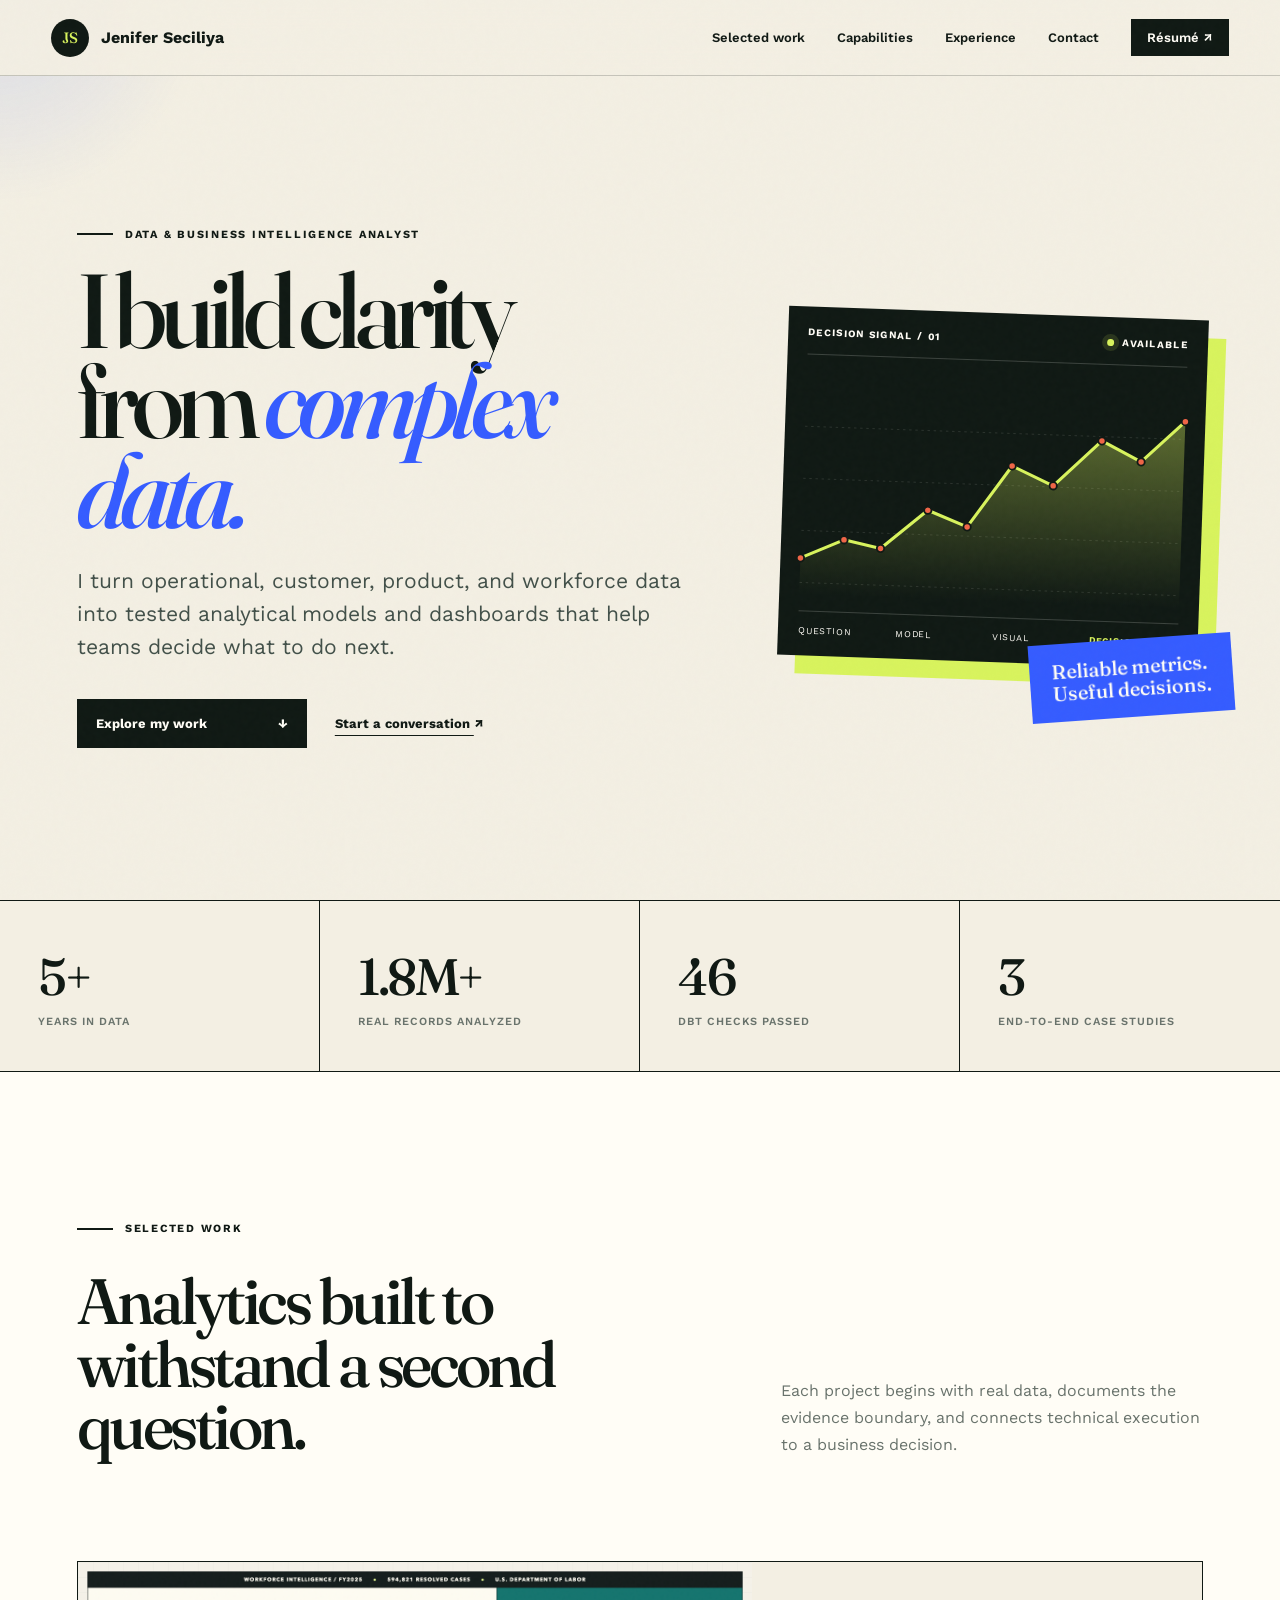
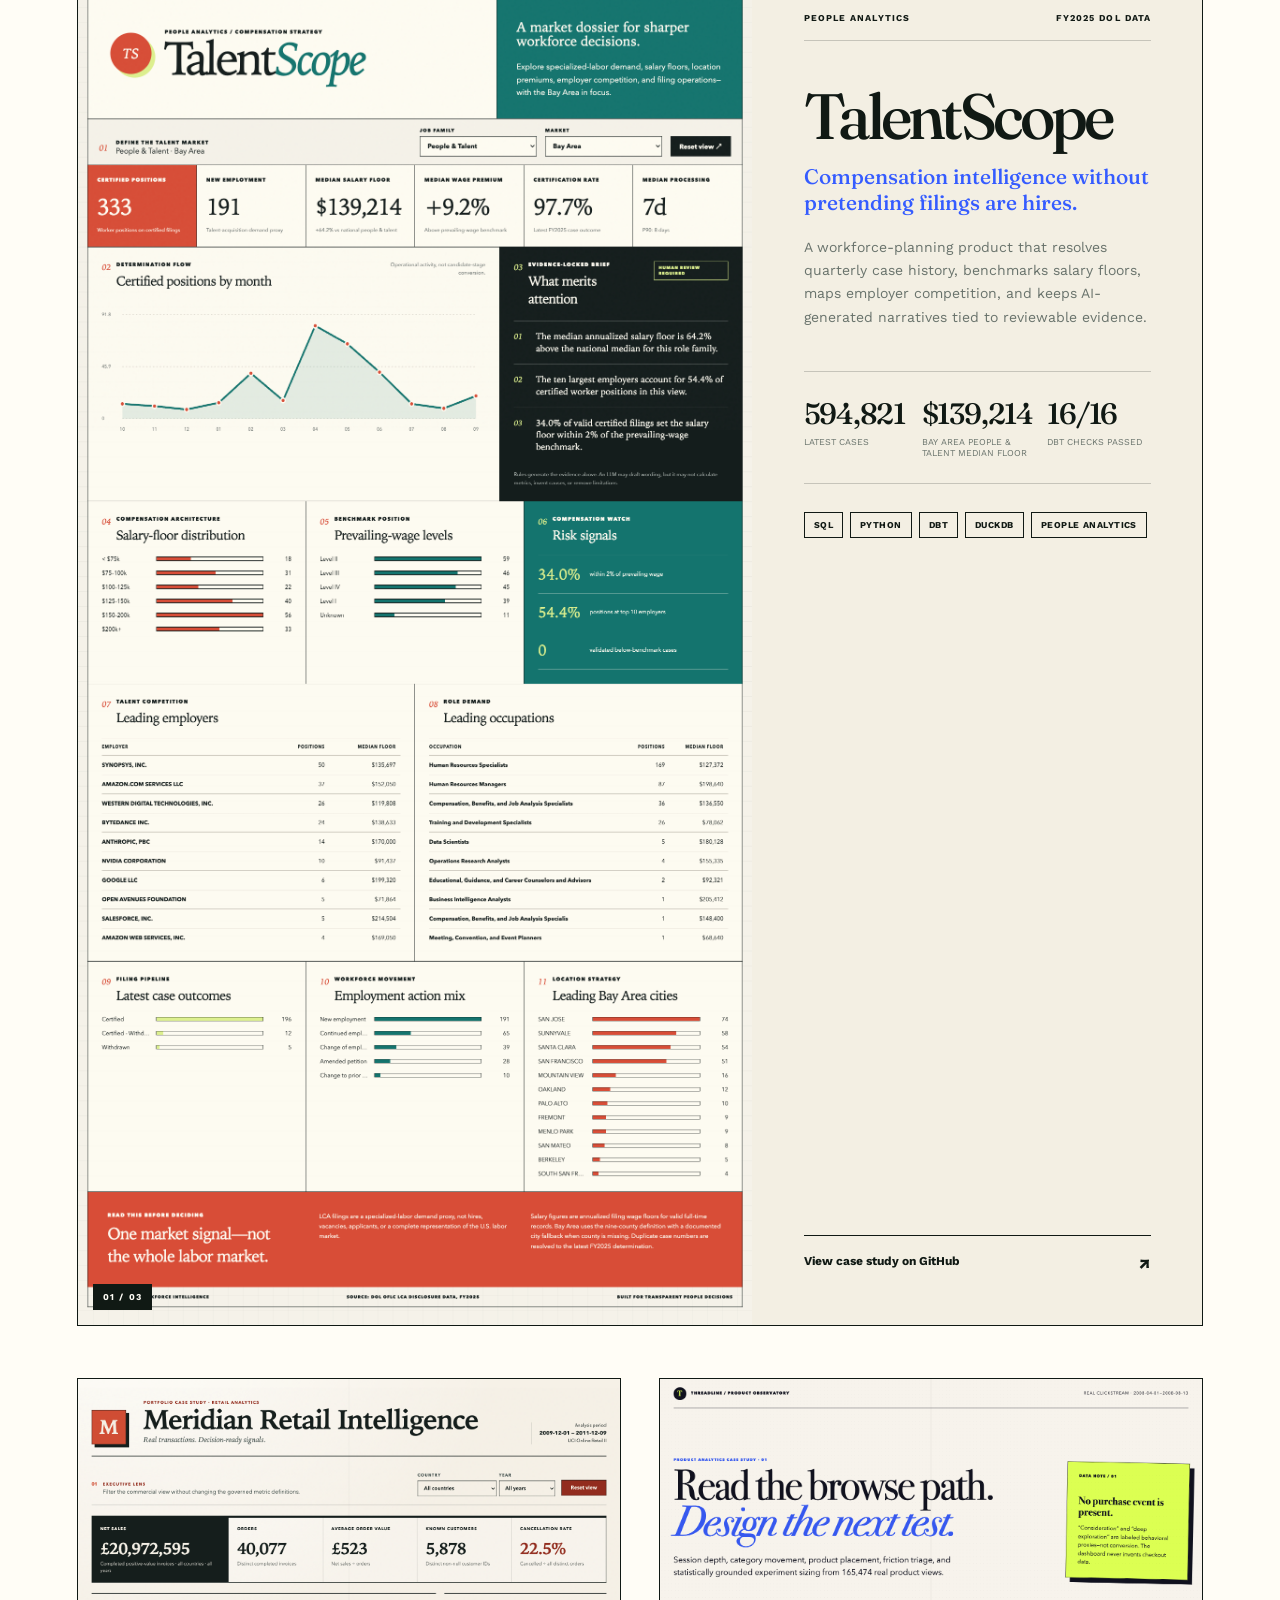
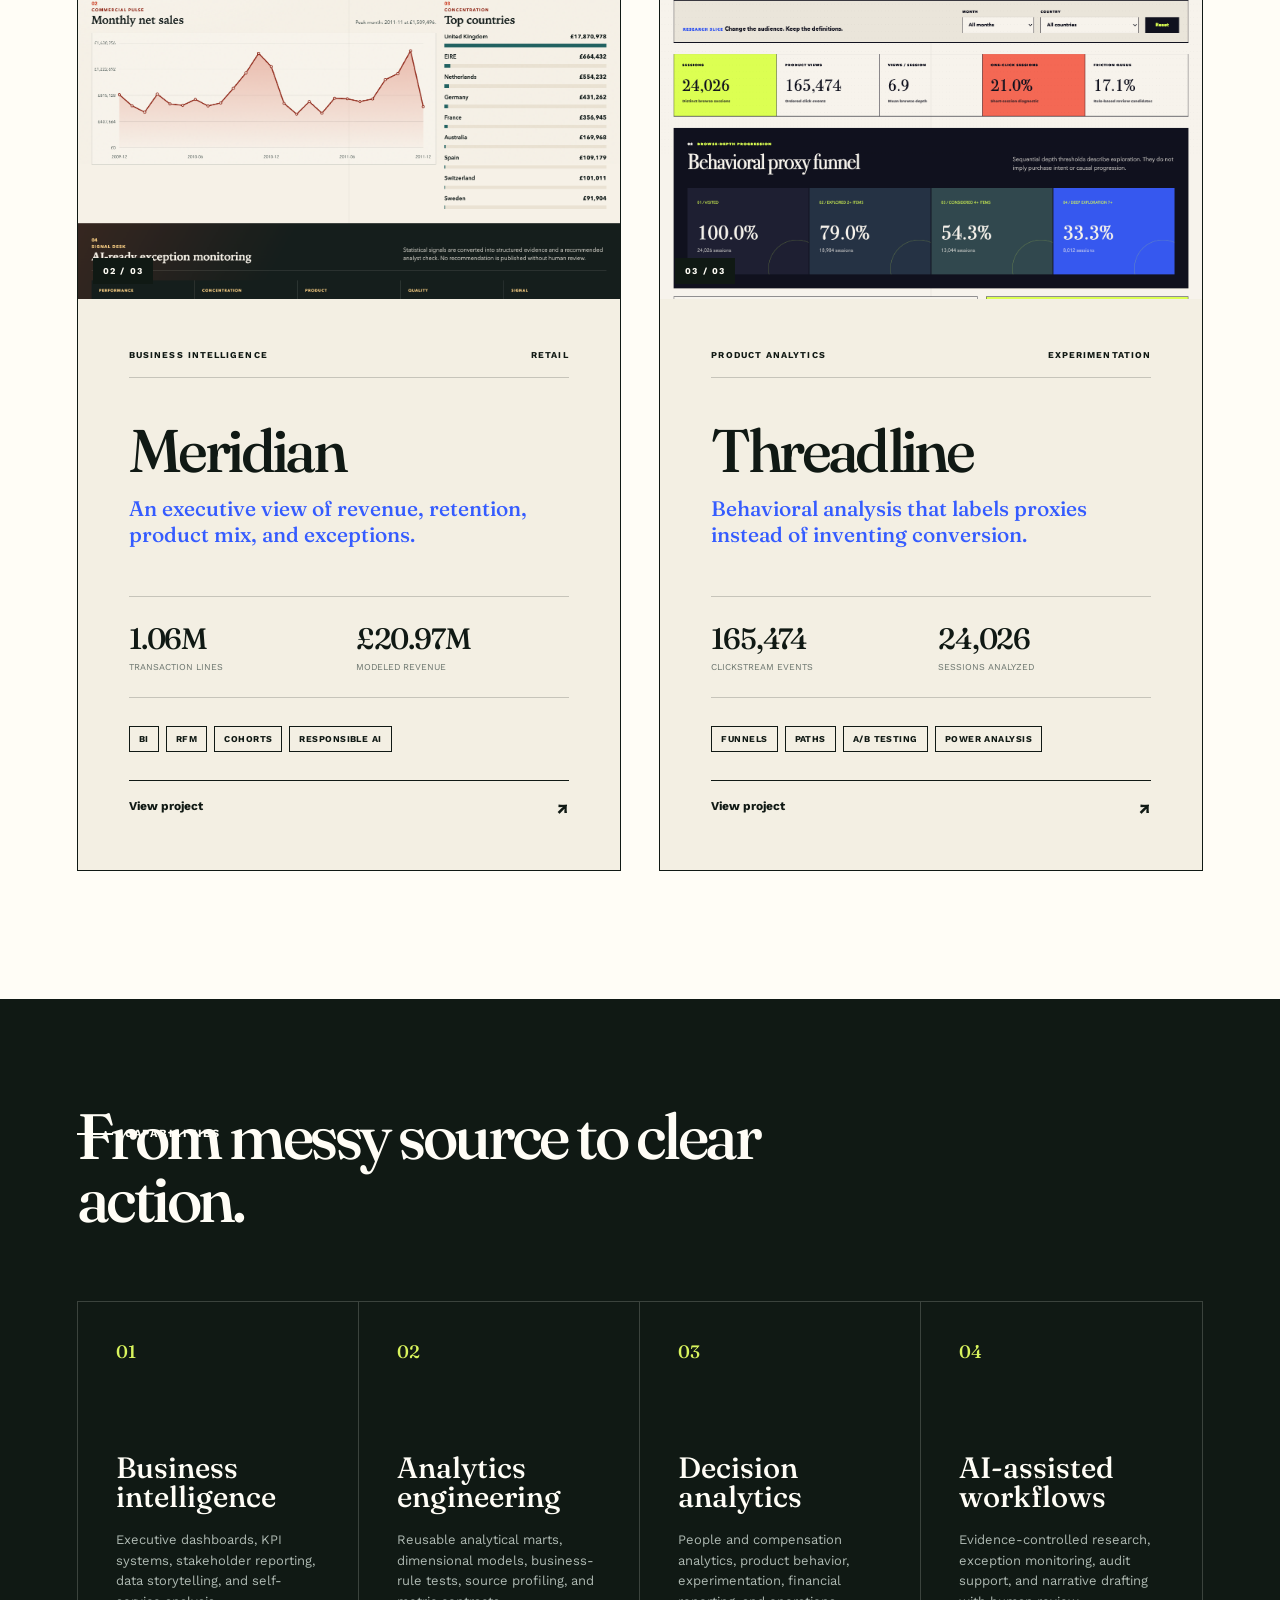
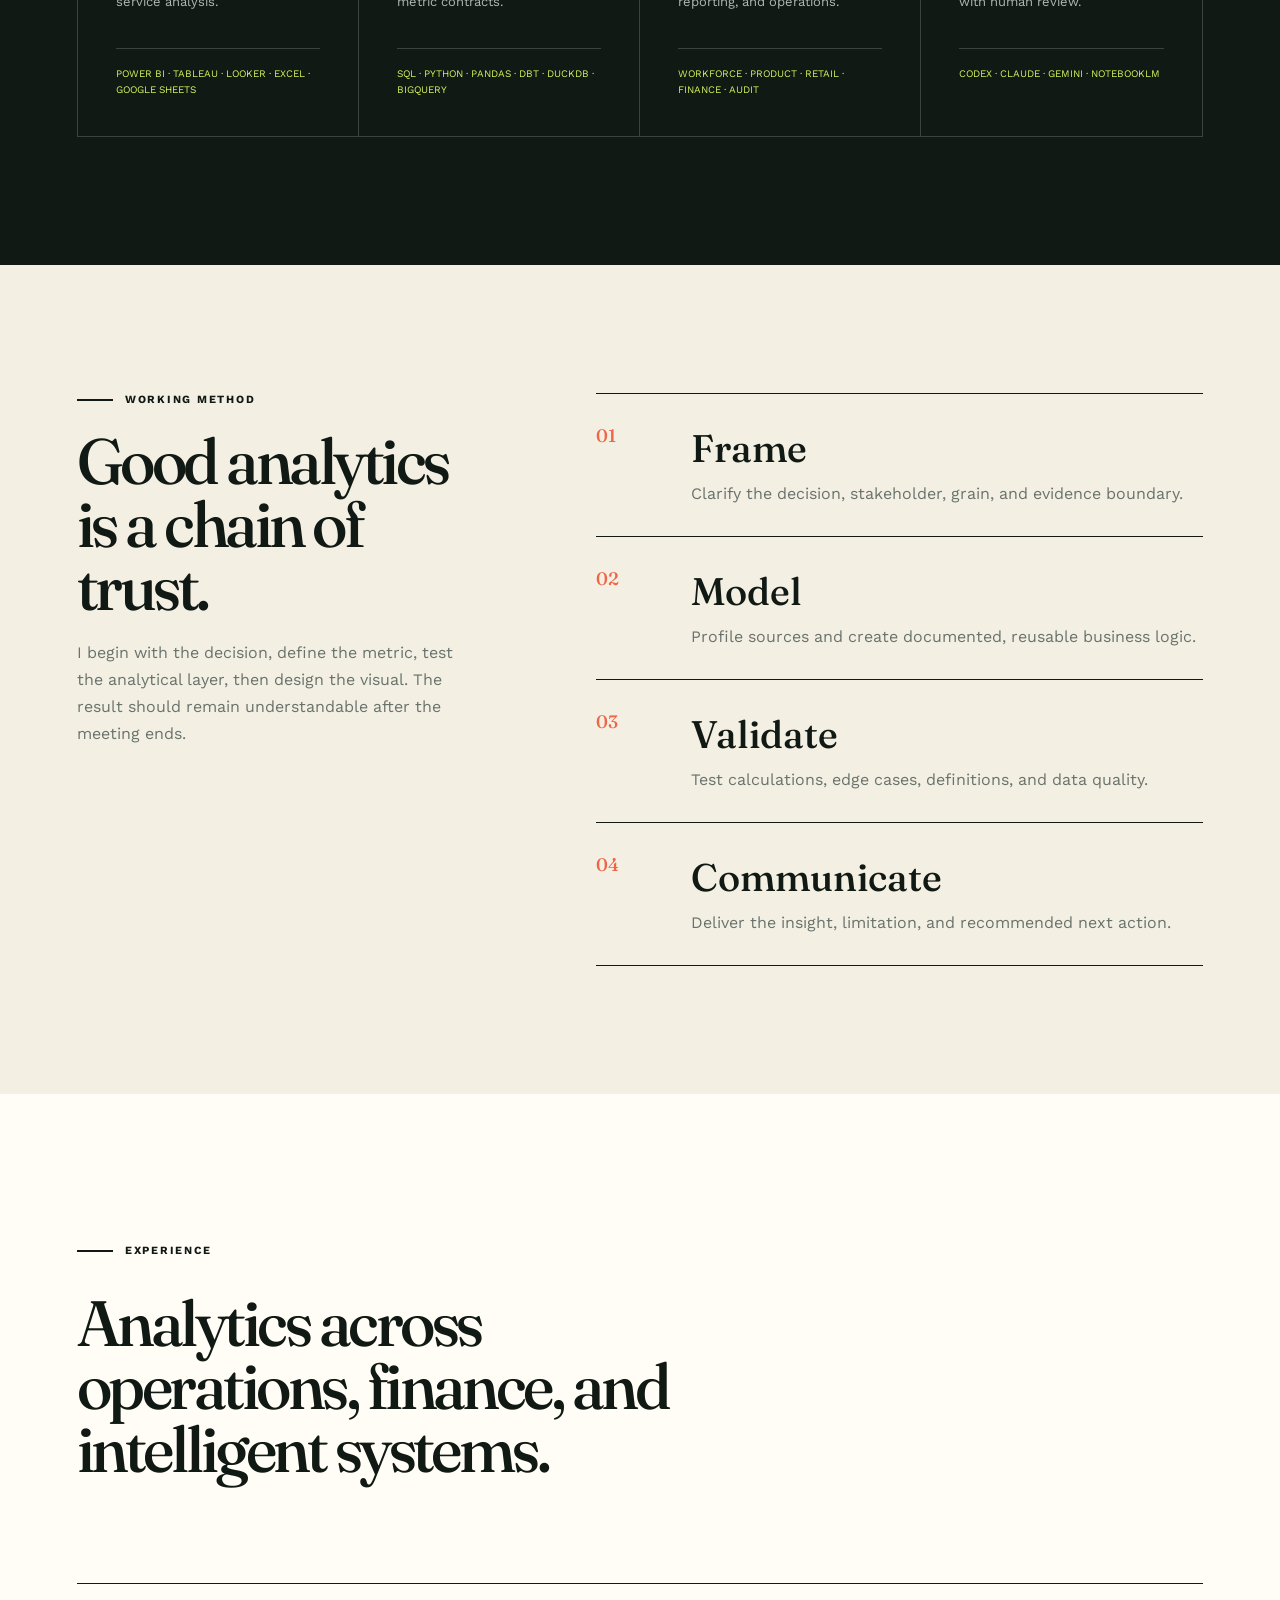
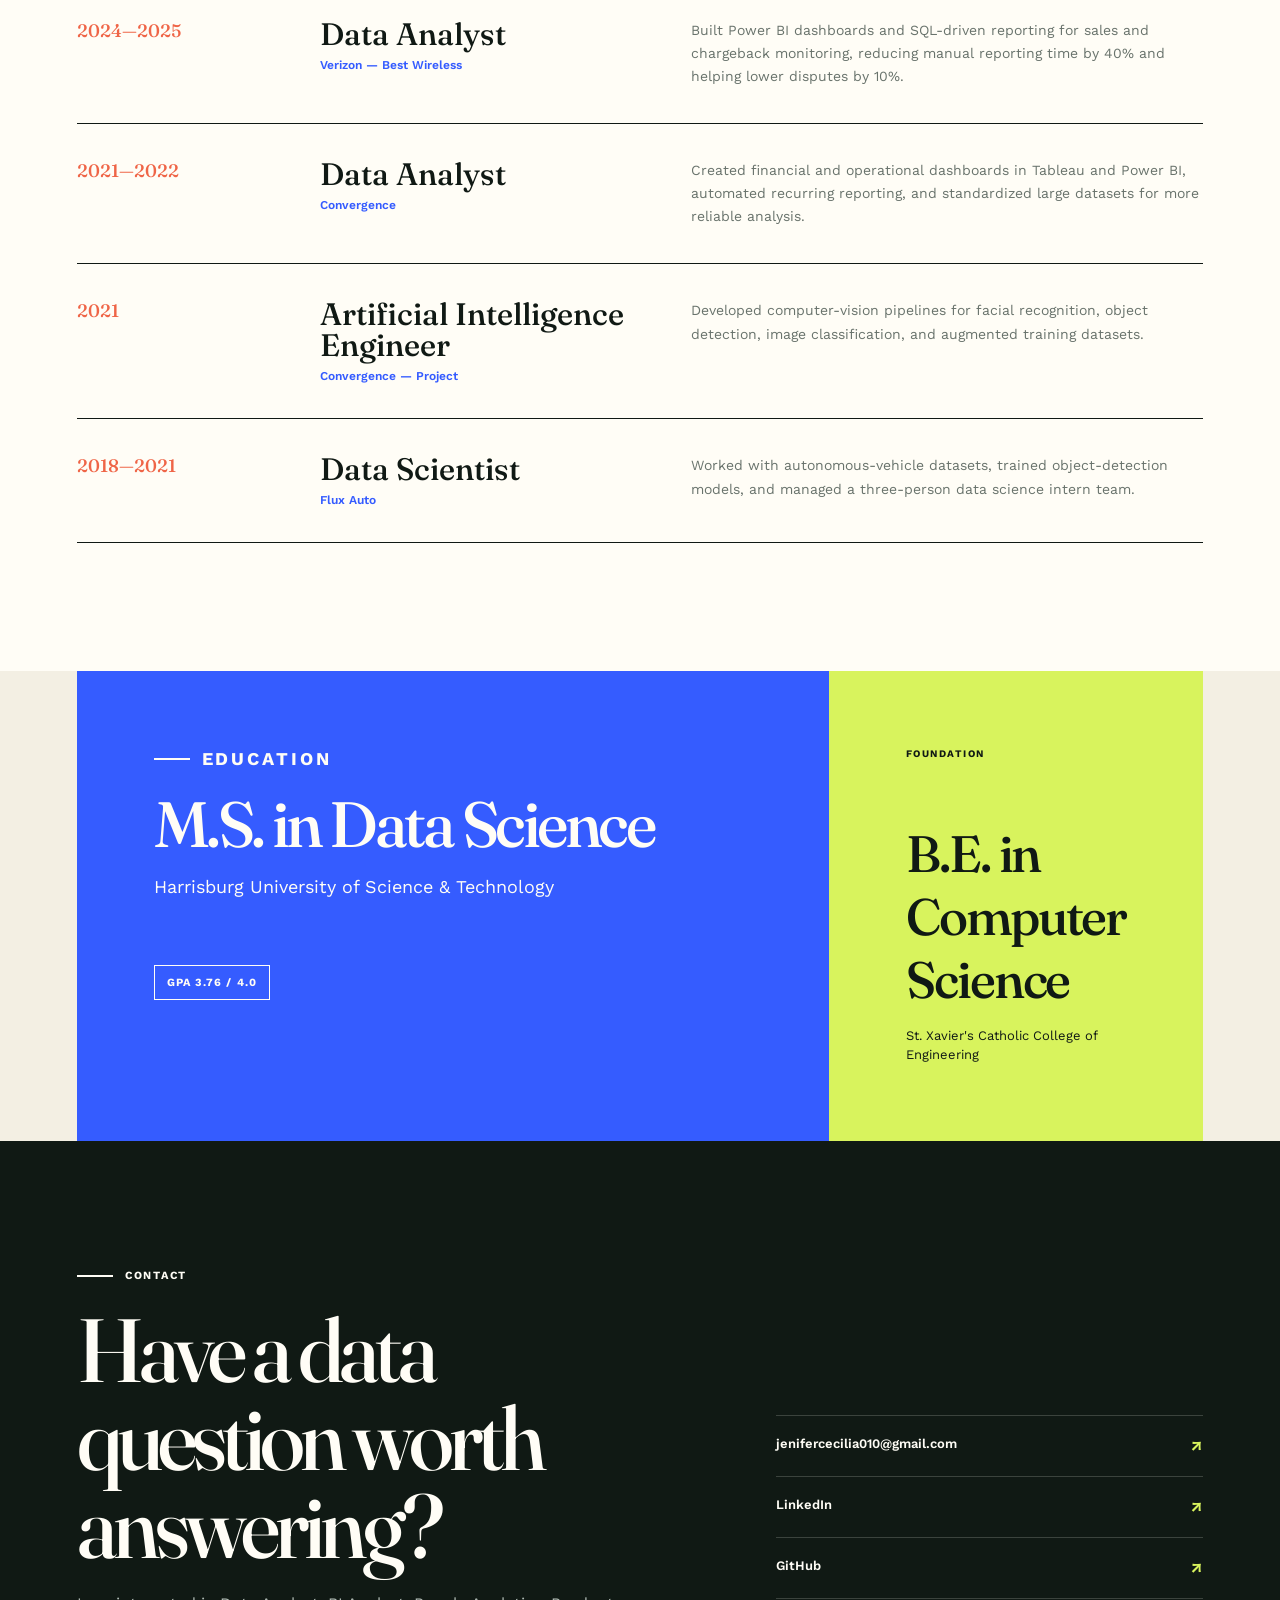
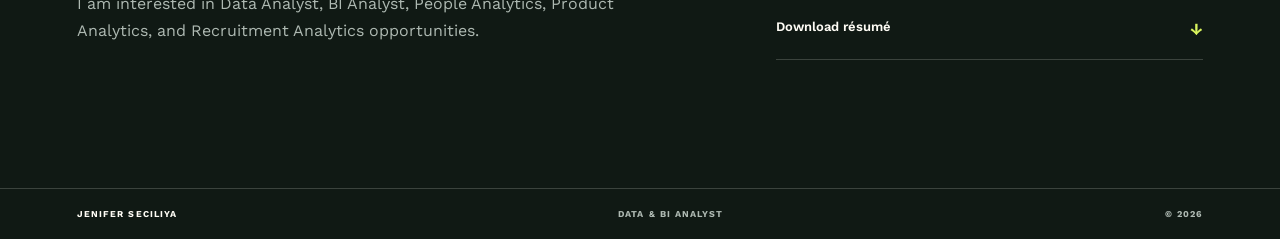
==== commit 30224866: "Rebuild analytics portfolio website" ====
--- a/index.html
+++ b/index.html
@@ -1,466 +1,316 @@
-<!DOCTYPE html>
+<!doctype html>
 <html lang="en">
-<head>
-    <meta charset="UTF-8">
-    <meta name="viewport" content="width=device-width, initial-scale=1.0">
-    <title>Jenifer Seciliya - Data Analyst/Scientist</title>
-    <script src="https://cdn.tailwindcss.com"></script>
-    <link href="https://fonts.googleapis.com/css2?family=Inter:wght@300;400;500;600;700&display=swap" rel="stylesheet">
-    <link rel="stylesheet" href="https://cdnjs.cloudflare.com/ajax/libs/font-awesome/6.0.0-beta3/css/all.min.css">
-    <style>
-        body {
-            font-family: 'Inter', sans-serif;
-            background-color: #f0f4f8; /* Light blue-gray background */
-            color: #1e293b; /* Dark slate text */
-            scroll-behavior: smooth; /* Added for smoother anchor scrolling */
-        }
-        .section-title {
-            font-size: 2.5rem; /* 40px */
-            font-weight: 700;
-            margin-bottom: 2.5rem; /* 40px */
-            text-align: center;
-            position: relative;
-            color: #0f172a; /* Very dark blue, almost black */
-        }
-        .section-title::after {
-            content: '';
-            width: 80px;
-            height: 4px;
-            background-color: #3b82f6; /* Blue-500 */
-            position: absolute;
-            bottom: -10px;
-            left: 50%;
-            transform: translateX(-50%);
-            border-radius: 2px;
-        }
-        .card {
-            background-color: white;
-            border-radius: 12px;
-            box-shadow: 0 10px 15px -3px rgba(0, 0, 0, 0.1), 0 4px 6px -2px rgba(0, 0, 0, 0.05);
-            transition: transform 0.3s ease, box-shadow 0.3s ease;
-        }
-        .card:hover {
-            transform: translateY(-5px);
-            box-shadow: 0 20px 25px -5px rgba(0, 0, 0, 0.1), 0 10px 10px -5px rgba(0, 0, 0, 0.04);
-        }
-        .nav-link {
-            transition: color 0.3s ease;
-        }
-        .nav-link:hover {
-            color: #3b82f6; /* Blue-500 */
-        }
-        /* Removed .skill-item and .skill-item:hover as individual skills are now styled differently */
-        .timeline-item::before {
-            content: '';
-            position: absolute;
-            left: -29px; /* Adjust based on icon size and desired spacing */
-            top: 50%;
-            transform: translateY(-50%);
-            width: 18px;
-            height: 18px;
-            background-color: #3b82f6; /* Blue-500 */
-            border-radius: 50%;
-            border: 3px solid white; /* Changed to white for better contrast on blue dot */
-            z-index: 1;
-        }
-        .timeline-line {
-            position: absolute;
-            left: -20px; /* Adjusted to align with the center of the dot */
-            top: 0;
-            bottom: 0;
-            width: 2px;
-            background-color: #cbd5e1; /* Slate-300 */
-        }
-        /* Animation for elements appearing on scroll */
-        .animate-on-scroll {
-            opacity: 0;
-            transform: translateY(30px);
-            transition: opacity 0.6s ease-out, transform 0.6s ease-out;
-        }
-        .animate-on-scroll.animated {
-            opacity: 1;
-            transform: translateY(0);
-        }
-        .hero-bg {
-            background: linear-gradient(135deg, #60a5fa 0%, #3b82f6 100%); /* Blue gradient */
-        }
-        .btn-primary {
-            background-color: #3b82f6; /* Blue-500 */
-            color: white;
-            padding: 0.75rem 1.5rem;
-            border-radius: 8px;
-            font-weight: 500;
-            transition: background-color 0.3s ease, transform 0.2s ease;
-        }
-        .btn-primary:hover {
-            background-color: #2563eb; /* Blue-600 */
-            transform: translateY(-2px);
-        }
-        .icon-style {
-            font-size: 1.75rem; /* 28px */
-            margin-right: 0.75rem; /* 12px */
-            color: #3b82f6; /* Blue-500 */
-        }
-        .profile-image {
-            width: 150px;
-            height: 150px;
-            border-radius: 50%;
-            object-fit: cover;
-            border: 4px solid white;
-            box-shadow: 0 4px 10px rgba(0,0,0,0.1);
-        }
-        .skill-tag {
-            display: inline-block;
-            background-color: #e0e7ff; /* Indigo-100 */
-            color: #3730a3; /* Indigo-800 */
-            padding: 0.25rem 0.75rem; /* 4px 12px */
-            border-radius: 9999px; /* pill shape */
-            font-size: 0.875rem; /* 14px */
-            margin: 0.25rem; /* 4px */
-            font-weight: 500;
-            transition: background-color 0.2s ease, color 0.2s ease;
-        }
-        .skill-tag:hover {
-            background-color: #c7d2fe; /* Indigo-200 */
-            color: #312e81; /* Indigo-900 */
-        }
-    </style>
-</head>
-<body class="antialiased">
-
-    <nav class="bg-white shadow-md sticky top-0 z-50">
-        <div class="container mx-auto px-6 py-3 flex justify-between items-center">
-            <a href="#" class="text-2xl font-bold text-gray-800">Jenifer Seciliya</a>
-            <div class="md:hidden">
-                <button id="menu-btn" class="text-gray-800 focus:outline-none">
-                    <svg class="w-6 h-6" fill="none" stroke="currentColor" viewBox="0 0 24 24" xmlns="http://www.w3.org/2000/svg"><path stroke-linecap="round" stroke-linejoin="round" stroke-width="2" d="M4 6h16M4 12h16m-7 6h7"></path></svg>
-                </button>
-            </div>
-            <div id="menu-links" class="hidden md:flex space-x-4 items-center">
-                <a href="#about" class="text-gray-600 nav-link">About</a>
-                <a href="#skills" class="text-gray-600 nav-link">Skills</a>
-                <a href="#experience" class="text-gray-600 nav-link">Experience</a>
-                <a href="#education" class="text-gray-600 nav-link">Education</a>
-                <a href="#awards" class="text-gray-600 nav-link">Awards</a>
-                <a href="#contact" class="text-gray-600 nav-link">Contact</a>
-            </div>
-        </div>
-        <div id="mobile-menu" class="md:hidden hidden bg-white shadow-lg py-2">
-            <a href="#about" class="block px-6 py-2 text-gray-600 nav-link">About</a>
-            <a href="#skills" class="block px-6 py-2 text-gray-600 nav-link">Skills</a>
-            <a href="#experience" class="block px-6 py-2 text-gray-600 nav-link">Experience</a>
-            <a href="#education" class="block px-6 py-2 text-gray-600 nav-link">Education</a>
-            <a href="#awards" class="block px-6 py-2 text-gray-600 nav-link">Awards</a>
-            <a href="#contact" class="block px-6 py-2 text-gray-600 nav-link">Contact</a>
-        </div>
-    </nav>
-
-    <header id="hero" class="hero-bg text-white py-20 md:py-28">
-        <div class="container mx-auto px-6">
-            <div class="flex flex-col md:flex-row items-center justify-center text-center md:text-left">
-                <div class="mb-6 md:mb-0 md:mr-10 animate-on-scroll">
-                    <img src="https://placehold.co/150x150/60a5fa/FFFFFF?text=JS" alt="Jenifer Seciliya" class="profile-image">
-                </div>
-                <div class="md:w-2/3">
-                    <h1 class="text-4xl md:text-5xl lg:text-6xl font-bold mb-3 animate-on-scroll" style="animation-delay: 0.1s;">Jenifer Seciliya</h1>
-                    <p class="text-xl md:text-2xl mb-6 animate-on-scroll" style="animation-delay: 0.2s;">Data Analyst / Scientist</p>
-                    <p class="text-lg md:text-xl max-w-2xl mx-auto md:mx-0 mb-8 animate-on-scroll" style="animation-delay: 0.3s;">
-                        Leveraging data to support business decisions, streamline operations, and develop machine learning solutions.
-                    </p>
-                    <a href="#contact" class="btn-primary animate-on-scroll" style="animation-delay: 0.4s;">Get in Touch</a>
-                </div>
-            </div>
-        </div>
+  <head>
+    <meta charset="UTF-8" />
+    <meta name="viewport" content="width=device-width, initial-scale=1.0" />
+    <meta
+      name="description"
+      content="Portfolio of Jenifer Seciliya, a Data and BI Analyst building decision-ready dashboards, tested analytics models, and responsible AI-assisted workflows."
+    />
+    <meta name="theme-color" content="#101914" />
+    <meta property="og:title" content="Jenifer Seciliya — Data & BI Analyst" />
+    <meta
+      property="og:description"
+      content="People analytics, product analytics, business intelligence, and analytics engineering portfolio."
+    />
+    <meta property="og:type" content="website" />
+    <meta property="og:url" content="https://jeniferseciliya.github.io/" />
+    <title>Jenifer Seciliya — Data &amp; BI Analyst</title>
+    <link rel="preconnect" href="https://fonts.googleapis.com" />
+    <link rel="preconnect" href="https://fonts.gstatic.com" crossorigin />
+    <link
+      href="https://fonts.googleapis.com/css2?family=Fraunces:opsz,wght@9..144,500;9..144,600&family=Work+Sans:wght@400;500;600;700&display=swap"
+      rel="stylesheet"
+    />
+    <link rel="icon" href="data:image/svg+xml,%3Csvg xmlns='http://www.w3.org/2000/svg' viewBox='0 0 64 64'%3E%3Crect width='64' height='64' rx='16' fill='%23101914'/%3E%3Ctext x='32' y='42' text-anchor='middle' font-family='serif' font-size='30' fill='%23d8f35d'%3EJS%3C/text%3E%3C/svg%3E" />
+    <link rel="stylesheet" href="styles.css" />
+    <script type="application/ld+json">
+      {
+        "@context": "https://schema.org",
+        "@type": "Person",
+        "name": "Jenifer Seciliya",
+        "jobTitle": "Data and Business Intelligence Analyst",
+        "url": "https://jeniferseciliya.github.io/",
+        "sameAs": [
+          "https://github.com/jeniferseciliya",
+          "https://www.linkedin.com/in/jenifercecilia0808/"
+        ],
+        "email": "mailto:jenifercecilia010@gmail.com"
+      }
+    </script>
+  </head>
+  <body>
+    <a class="skip-link" href="#main-content">Skip to content</a>
+    <div class="cursor-glow" aria-hidden="true"></div>
+
+    <header class="site-header" id="top">
+      <a class="brand" href="#top" aria-label="Jenifer Seciliya, home">
+        <span class="brand-mark">JS</span>
+        <span>Jenifer Seciliya</span>
+      </a>
+      <button class="menu-button" type="button" aria-expanded="false" aria-controls="site-nav">
+        <span></span><span></span><span></span>
+        <span class="sr-only">Toggle navigation</span>
+      </button>
+      <nav class="site-nav" id="site-nav" aria-label="Primary navigation">
+        <a href="#work">Selected work</a>
+        <a href="#capabilities">Capabilities</a>
+        <a href="#experience">Experience</a>
+        <a href="#contact">Contact</a>
+        <a class="nav-resume" href="assets/Jenifer-Seciliya-Resume.pdf" target="_blank" rel="noopener">Résumé ↗</a>
+      </nav>
     </header>
 
-    <section id="about" class="py-16 md:py-24 bg-white">
-        <div class="container mx-auto px-6">
-            <h2 class="section-title animate-on-scroll">About Me</h2>
-            <div class="max-w-3xl mx-auto text-center text-lg text-gray-700 space-y-6">
-                <p class="animate-on-scroll">
-                    Detail-oriented Data Analyst and Data Scientist with 5+ years of experience. Proficient in Python, SQL, Power BI, and Tableau, with hands-on experience in building predictive models, visual dashboards, and data pipelines.
-                </p>
-                <p class="animate-on-scroll" style="animation-delay: 0.2s;">
-                    Adept in applying ML algorithms, conducting exploratory data analysis, and developing AI-driven applications for computer vision. Passionate about transforming raw data into business value and contributing to impactful, customer-facing projects.
-                </p>
-            </div>
-        </div>
-    </section>
-
-    <section id="skills" class="py-16 md:py-24">
-        <div class="container mx-auto px-6">
-            <h2 class="section-title animate-on-scroll">Technical Skills</h2>
-            <div class="grid grid-cols-1 md:grid-cols-2 lg:grid-cols-3 gap-8">
-                <div class="card p-6 animate-on-scroll">
-                    <div class="flex items-center mb-4">
-                        <i class="fas fa-code icon-style"></i>
-                        <h3 class="text-xl font-semibold text-gray-800">Programming Languages</h3>
-                    </div>
-                    <div class="flex flex-wrap">
-                        <span class="skill-tag">Python</span><span class="skill-tag">Pandas</span><span class="skill-tag">NumPy</span><span class="skill-tag">Scikit-learn</span><span class="skill-tag">Matplotlib</span><span class="skill-tag">Seaborn</span><span class="skill-tag">SQL</span><span class="skill-tag">MySQL</span><span class="skill-tag">PostgreSQL</span><span class="skill-tag">R</span><span class="skill-tag">C</span><span class="skill-tag">C++</span>
-                    </div>
-                </div>
-                <div class="card p-6 animate-on-scroll" style="animation-delay: 0.1s;">
-                    <div class="flex items-center mb-4">
-                        <i class="fas fa-chart-bar icon-style"></i>
-                        <h3 class="text-xl font-semibold text-gray-800">Data Visualization & BI</h3>
-                    </div>
-                    <div class="flex flex-wrap">
-                        <span class="skill-tag">Power BI</span><span class="skill-tag">DAX</span><span class="skill-tag">Report Builder</span><span class="skill-tag">Dataflows</span><span class="skill-tag">Tableau</span><span class="skill-tag">Calculated Fields</span><span class="skill-tag">Dashboards</span><span class="skill-tag">Storyboards</span><span class="skill-tag">Matplotlib</span><span class="skill-tag">Seaborn</span><span class="skill-tag">Excel</span><span class="skill-tag">PivotTables</span><span class="skill-tag">Power Query</span>
-                    </div>
-                </div>
-                <div class="card p-6 animate-on-scroll" style="animation-delay: 0.2s;">
-                    <div class="flex items-center mb-4">
-                        <i class="fas fa-brain icon-style"></i>
-                        <h3 class="text-xl font-semibold text-gray-800">Machine Learning</h3>
-                    </div>
-                    <div class="flex flex-wrap">
-                        <span class="skill-tag">Supervised Learning</span><span class="skill-tag">Unsupervised Learning</span><span class="skill-tag">Regression</span><span class="skill-tag">Classification</span><span class="skill-tag">Clustering</span><span class="skill-tag">Model Development</span><span class="skill-tag">Model Validation</span><span class="skill-tag">Feature Engineering</span><span class="skill-tag">Data Mining</span><span class="skill-tag">NLP</span><span class="skill-tag">Time Series Analysis</span><span class="skill-tag">Dimensionality Reduction</span>
-                    </div>
-                </div>
-                <div class="card p-6 animate-on-scroll" style="animation-delay: 0.3s;">
-                    <div class="flex items-center mb-4">
-                        <i class="fas fa-eye icon-style"></i>
-                        <h3 class="text-xl font-semibold text-gray-800">Computer Vision & DL</h3>
-                    </div>
-                    <div class="flex flex-wrap">
-                        <span class="skill-tag">TensorFlow</span><span class="skill-tag">PyTorch</span><span class="skill-tag">OpenCV</span><span class="skill-tag">YOLO</span><span class="skill-tag">Mask R-CNN</span><span class="skill-tag">Faster R-CNN</span><span class="skill-tag">Image Preprocessing</span><span class="skill-tag">Annotation</span><span class="skill-tag">Feature Extraction</span>
-                    </div>
-                </div>
-                <div class="card p-6 animate-on-scroll" style="animation-delay: 0.4s;">
-                    <div class="flex items-center mb-4">
-                        <i class="fas fa-cogs icon-style"></i>
-                        <h3 class="text-xl font-semibold text-gray-800">Data Processing</h3>
-                    </div>
-                    <div class="flex flex-wrap">
-                        <span class="skill-tag">ETL Processes</span><span class="skill-tag">EDA</span><span class="skill-tag">Data Cleaning</span><span class="skill-tag">Data Transformation</span><span class="skill-tag">Data Warehousing</span><span class="skill-tag">Data Standardization</span><span class="skill-tag">Data Validation</span>
-                    </div>
-                </div>
-                <div class="card p-6 animate-on-scroll" style="animation-delay: 0.5s;">
-                    <div class="flex items-center mb-4">
-                        <i class="fas fa-database icon-style"></i>
-                        <h3 class="text-xl font-semibold text-gray-800">Databases & Cloud</h3>
-                    </div>
-                    <div class="flex flex-wrap">
-                        <span class="skill-tag">MySQL</span><span class="skill-tag">PostgreSQL</span><span class="skill-tag">SQL Server</span><span class="skill-tag">AWS S3</span><span class="skill-tag">AWS EC2</span><span class="skill-tag">AWS Lambda</span><span class="skill-tag">Google Colab</span>
-                    </div>
-                </div>
-            </div>
-        </div>
-    </section>
-
-    <section id="experience" class="py-16 md:py-24 bg-white">
-        <div class="container mx-auto px-6">
-            <h2 class="section-title animate-on-scroll">Work Experience</h2>
-            <div class="relative max-w-3xl mx-auto">
-                <div class="timeline-line" style="left: -20.5px;"></div> <div class="mb-12 animate-on-scroll">
-                    <div class="ml-10 relative timeline-item card p-6">
-                        <h3 class="text-xl font-semibold text-gray-800">Data Analyst</h3>
-                        <p class="text-md text-blue-600 font-medium">Verizon-Best Wireless | New York, USA</p>
-                        <p class="text-sm text-gray-500 mb-2">Mar 2024 – Feb 2025</p>
-                        <ul class="list-disc list-inside text-gray-600 space-y-1 text-sm">
-                            <li>Designed Power BI dashboards for sales and chargeback monitoring.</li>
-                            <li>Automated reporting processes using Power BI and SQL, reducing manual time by 40%.</li>
-                            <li>Conducted EDA on customer behavior and sales performance.</li>
-                            <li>Identified chargeback trends, leading to a 10% reduction in disputes.</li>
-                        </ul>
-                    </div>
-                </div>
-                <div class="mb-12 animate-on-scroll" style="animation-delay: 0.2s;">
-                     <div class="ml-10 relative timeline-item card p-6">
-                        <h3 class="text-xl font-semibold text-gray-800">Data Analyst</h3>
-                        <p class="text-md text-blue-600 font-medium">Convergence | South Norwalk, Connecticut</p>
-                        <p class="text-sm text-gray-500 mb-2">Aug 2021 – Dec 2022</p>
-                        <ul class="list-disc list-inside text-gray-600 space-y-1 text-sm">
-                            <li>Created enterprise-level dashboards (Tableau, Power BI) for financial data.</li>
-                            <li>Automated reports with Power BI & DAX, cutting manual work by 30%.</li>
-                            <li>Standardized and cleaned large datasets, improving data quality.</li>
-                        </ul>
-                    </div>
-                </div>
-                 <div class="mb-12 animate-on-scroll" style="animation-delay: 0.3s;">
-                    <div class="ml-10 relative timeline-item card p-6">
-                       <h3 class="text-xl font-semibold text-gray-800">Artificial Intelligence Engineer</h3>
-                       <p class="text-md text-blue-600 font-medium">Convergence (Project) | South Norwalk, Connecticut</p>
-                       <p class="text-sm text-gray-500 mb-2">May 2021 – Jul 2021</p>
-                       <ul class="list-disc list-inside text-gray-600 space-y-1 text-sm">
-                           <li>Designed deep learning models for facial recognition and object detection (TensorFlow, PyTorch).</li>
-                           <li>Built image classification pipelines using OpenCV and CNNs.</li>
-                           <li>Processed image datasets with augmentation techniques.</li>
-                       </ul>
-                   </div>
-               </div>
-                <div class="animate-on-scroll" style="animation-delay: 0.4s;">
-                     <div class="ml-10 relative timeline-item card p-6">
-                        <h3 class="text-xl font-semibold text-gray-800">Data Scientist</h3>
-                        <p class="text-md text-blue-600 font-medium">Flux Auto | Bangalore, India</p>
-                        <p class="text-sm text-gray-500 mb-2">Sep 2018 – Apr 2021</p>
-                        <ul class="list-disc list-inside text-gray-600 space-y-1 text-sm">
-                            <li>Led data annotation for autonomous vehicle datasets.</li>
-                            <li>Built object detection models (YOLOv3, Faster R-CNN, Mask R-CNN).</li>
-                            <li>Trained deep learning models on NVIDIA GPUs.</li>
-                            <li>Managed and mentored a team of 3 data scientist interns.</li>
-                        </ul>
-                    </div>
-                </div>
-            </div>
-        </div>
-    </section>
-
-    <section id="education" class="py-16 md:py-24">
-        <div class="container mx-auto px-6">
-            <h2 class="section-title animate-on-scroll">Education</h2>
-            <div class="grid grid-cols-1 md:grid-cols-2 gap-8 max-w-4xl mx-auto">
-                <div class="card p-6 animate-on-scroll">
-                    <h3 class="text-xl font-semibold text-gray-800">Master's of Science in Data Science</h3>
-                    <p class="text-md text-blue-600">Harrisburg University of Science and Technology, Pennsylvania</p>
-                    <p class="text-sm text-gray-500">GPA: 3.76/4.0</p>
-                </div>
-                <div class="card p-6 animate-on-scroll" style="animation-delay: 0.2s;">
-                    <h3 class="text-xl font-semibold text-gray-800">Bachelor of Engineering, Computer Science</h3>
-                    <p class="text-md text-blue-600">St. Xavier's Catholic College of Engineering, India</p>
-                </div>
-            </div>
-        </div>
-    </section>
-
-    <section id="awards" class="py-16 md:py-24 bg-white">
-        <div class="container mx-auto px-6">
-            <h2 class="section-title animate-on-scroll">Awards & Certifications</h2>
-            <div class="grid grid-cols-1 md:grid-cols-2 lg:grid-cols-3 gap-8">
-                <div class="card p-6 animate-on-scroll">
-                    <div class="flex items-center mb-2">
-                        <i class="fas fa-award icon-style text-yellow-500"></i>
-                        <h3 class="text-lg font-semibold text-gray-800">Deep Learning (Coursera)</h3>
-                    </div>
-                    <p class="text-sm text-gray-600">Comprehensive course on neural networks, CNNs, RNNs with TensorFlow and Keras.</p>
-                </div>
-                <div class="card p-6 animate-on-scroll" style="animation-delay: 0.1s;">
-                     <div class="flex items-center mb-2">
-                        <i class="fas fa-award icon-style text-yellow-500"></i>
-                        <h3 class="text-lg font-semibold text-gray-800">Data Science in Python</h3>
-                    </div>
-                    <p class="text-sm text-gray-600">Besant Technologies: Pandas, Matplotlib, Seaborn, scikit-learn.</p>
-                </div>
-                <div class="card p-6 animate-on-scroll" style="animation-delay: 0.2s;">
-                    <div class="flex items-center mb-2">
-                        <i class="fas fa-trophy icon-style text-yellow-500"></i>
-                        <h3 class="text-lg font-semibold text-gray-800">AI Poster Presentation (1st Prize)</h3>
-                    </div>
-                    <p class="text-sm text-gray-600">School Level: Awarded for designing and presenting a project on AI applications.</p>
-                </div>
-                <div class="card p-6 animate-on-scroll" style="animation-delay: 0.3s;">
-                    <div class="flex items-center mb-2">
-                        <i class="fas fa-star icon-style text-yellow-500"></i>
-                        <h3 class="text-lg font-semibold text-gray-800">Python/ML Performance</h3>
-                    </div>
-                    <p class="text-sm text-gray-600">Acknowledged for excellence in Python programming and Machine Learning.</p>
-                </div>
-                <div class="card p-6 animate-on-scroll" style="animation-delay: 0.4s;">
-                    <div class="flex items-center mb-2">
-                        <i class="fas fa-trophy icon-style text-yellow-500"></i>
-                        <h3 class="text-lg font-semibold text-gray-800">Tsunami Predicting Tool (Top Prize)</h3>
-                    </div>
-                    <p class="text-sm text-gray-600">District & School Level: For developing an innovative tsunami prediction tool.</p>
-                </div>
-            </div>
-        </div>
-    </section>
-
-    <section id="contact" class="py-16 md:py-24">
-        <div class="container mx-auto px-6 text-center">
-            <h2 class="section-title animate-on-scroll">Get In Touch</h2>
-            <p class="text-lg text-gray-700 mb-8 max-w-xl mx-auto animate-on-scroll" style="animation-delay: 0.2s;">
-                I'm always excited to discuss new projects, creative ideas, or opportunities to be part of something impactful. Feel free to reach out!
+    <main id="main-content">
+      <section class="hero section-pad">
+        <div class="hero-copy reveal">
+          <p class="overline"><span></span> Data &amp; Business Intelligence Analyst</p>
+          <h1>I build clarity from <em>complex data.</em></h1>
+          <p class="hero-intro">
+            I turn operational, customer, product, and workforce data into tested
+            analytical models and dashboards that help teams decide what to do next.
+          </p>
+          <div class="hero-actions">
+            <a class="button button-primary" href="#work">Explore my work <span>↓</span></a>
+            <a class="text-link" href="mailto:jenifercecilia010@gmail.com">Start a conversation <span>↗</span></a>
+          </div>
+        </div>
+
+        <div class="hero-visual reveal" data-delay="120">
+          <div class="signal-card">
+            <div class="signal-card-top">
+              <span>Decision signal / 01</span>
+              <span class="live-dot">Available</span>
+            </div>
+            <div class="signal-chart" aria-hidden="true">
+              <svg viewBox="0 0 620 340" role="presentation">
+                <defs>
+                  <linearGradient id="areaFill" x1="0" y1="0" x2="0" y2="1">
+                    <stop offset="0%" stop-color="#d8f35d" stop-opacity=".38" />
+                    <stop offset="100%" stop-color="#d8f35d" stop-opacity="0" />
+                  </linearGradient>
+                </defs>
+                <g class="chart-grid">
+                  <line x1="0" y1="65" x2="620" y2="65" />
+                  <line x1="0" y1="150" x2="620" y2="150" />
+                  <line x1="0" y1="235" x2="620" y2="235" />
+                  <line x1="0" y1="320" x2="620" y2="320" />
+                </g>
+                <path class="area" d="M0 280 L70 248 L130 260 L205 195 L270 220 L340 118 L408 148 L485 72 L550 104 L620 36 L620 340 L0 340 Z" />
+                <path class="line" d="M0 280 L70 248 L130 260 L205 195 L270 220 L340 118 L408 148 L485 72 L550 104 L620 36" />
+                <g class="chart-dots">
+                  <circle cx="0" cy="280" r="6" /><circle cx="70" cy="248" r="6" />
+                  <circle cx="130" cy="260" r="6" /><circle cx="205" cy="195" r="6" />
+                  <circle cx="270" cy="220" r="6" /><circle cx="340" cy="118" r="6" />
+                  <circle cx="408" cy="148" r="6" /><circle cx="485" cy="72" r="6" />
+                  <circle cx="550" cy="104" r="6" /><circle cx="620" cy="36" r="6" />
+                </g>
+              </svg>
+            </div>
+            <div class="signal-caption">
+              <span>Question</span><span>Model</span><span>Visual</span><strong>Decision</strong>
+            </div>
+          </div>
+          <div class="hero-note">Reliable metrics.<br />Useful decisions.</div>
+        </div>
+      </section>
+
+      <section class="proof-strip" aria-label="Portfolio summary">
+        <div><strong>5+</strong><span>years in data</span></div>
+        <div><strong>1.8M+</strong><span>real records analyzed</span></div>
+        <div><strong>46</strong><span>dbt checks passed</span></div>
+        <div><strong>3</strong><span>end-to-end case studies</span></div>
+      </section>
+
+      <section class="work section-pad" id="work">
+        <div class="section-heading reveal">
+          <p class="overline"><span></span> Selected work</p>
+          <h2>Analytics built to withstand a second question.</h2>
+          <p>
+            Each project begins with real data, documents the evidence boundary,
+            and connects technical execution to a business decision.
+          </p>
+        </div>
+
+        <article class="project project-feature reveal">
+          <a class="project-image" href="https://github.com/jeniferseciliya/people-analytics-compensation-intelligence" target="_blank" rel="noopener" aria-label="View TalentScope on GitHub">
+            <img src="assets/projects/talentscope.png" alt="TalentScope people analytics dashboard showing Bay Area compensation and hiring metrics" />
+            <span class="image-index">01 / 03</span>
+          </a>
+          <div class="project-body">
+            <div class="project-meta"><span>People analytics</span><span>FY2025 DOL data</span></div>
+            <h3>TalentScope</h3>
+            <p class="project-subtitle">Compensation intelligence without pretending filings are hires.</p>
+            <p>
+              A workforce-planning product that resolves quarterly case history,
+              benchmarks salary floors, maps employer competition, and keeps AI-generated
+              narratives tied to reviewable evidence.
             </p>
-            <div class="flex flex-col md:flex-row justify-center items-center space-y-4 md:space-y-0 md:space-x-8 animate-on-scroll" style="animation-delay: 0.4s;">
-                <a href="mailto:ceciliajenifer@gmail.com" class="text-xl text-blue-600 hover:text-blue-700 transition duration-300">
-                    <i class="fas fa-envelope mr-2"></i> ceciliajenifer@gmail.com
-                </a>
-                <span class="text-gray-400 hidden md:inline">|</span>
-                <a href="tel:+14846813442" class="text-xl text-blue-600 hover:text-blue-700 transition duration-300">
-                    <i class="fas fa-phone mr-2"></i> +1 484-681-3442
-                </a>
-            </div>
-        </div>
-    </section>
-
-    <footer class="bg-gray-800 text-gray-300 py-8 text-center">
-        <div class="container mx-auto px-6">
-            <p>&copy; <span id="currentYear"></span> Jenifer Seciliya. All rights reserved.</p>
-            <p class="text-sm mt-1">Designed with <i class="fas fa-heart text-red-500"></i> using Tailwind CSS</p>
-        </div>
+            <div class="project-stats">
+              <div><strong>594,821</strong><span>latest cases</span></div>
+              <div><strong>$139,214</strong><span>Bay Area People &amp; Talent median floor</span></div>
+              <div><strong>16/16</strong><span>dbt checks passed</span></div>
+            </div>
+            <div class="tag-row"><span>SQL</span><span>Python</span><span>dbt</span><span>DuckDB</span><span>People Analytics</span></div>
+            <a class="project-link" href="https://github.com/jeniferseciliya/people-analytics-compensation-intelligence" target="_blank" rel="noopener">View case study on GitHub <span>↗</span></a>
+          </div>
+        </article>
+
+        <div class="project-grid">
+          <article class="project project-card reveal">
+            <a class="project-image" href="https://github.com/jeniferseciliya/retail-bi-ai-analytics" target="_blank" rel="noopener" aria-label="View Meridian on GitHub">
+              <img src="assets/projects/meridian.png" alt="Meridian retail business intelligence dashboard" />
+              <span class="image-index">02 / 03</span>
+            </a>
+            <div class="project-body">
+              <div class="project-meta"><span>Business intelligence</span><span>Retail</span></div>
+              <h3>Meridian</h3>
+              <p class="project-subtitle">An executive view of revenue, retention, product mix, and exceptions.</p>
+              <div class="project-stats compact">
+                <div><strong>1.06M</strong><span>transaction lines</span></div>
+                <div><strong>£20.97M</strong><span>modeled revenue</span></div>
+              </div>
+              <div class="tag-row"><span>BI</span><span>RFM</span><span>Cohorts</span><span>Responsible AI</span></div>
+              <a class="project-link" href="https://github.com/jeniferseciliya/retail-bi-ai-analytics" target="_blank" rel="noopener">View project <span>↗</span></a>
+            </div>
+          </article>
+
+          <article class="project project-card reveal" data-delay="100">
+            <a class="project-image" href="https://github.com/jeniferseciliya/product-analytics-experimentation" target="_blank" rel="noopener" aria-label="View Threadline on GitHub">
+              <img src="assets/projects/threadline.png" alt="Threadline product analytics and experimentation dashboard" />
+              <span class="image-index">03 / 03</span>
+            </a>
+            <div class="project-body">
+              <div class="project-meta"><span>Product analytics</span><span>Experimentation</span></div>
+              <h3>Threadline</h3>
+              <p class="project-subtitle">Behavioral analysis that labels proxies instead of inventing conversion.</p>
+              <div class="project-stats compact">
+                <div><strong>165,474</strong><span>clickstream events</span></div>
+                <div><strong>24,026</strong><span>sessions analyzed</span></div>
+              </div>
+              <div class="tag-row"><span>Funnels</span><span>Paths</span><span>A/B Testing</span><span>Power Analysis</span></div>
+              <a class="project-link" href="https://github.com/jeniferseciliya/product-analytics-experimentation" target="_blank" rel="noopener">View project <span>↗</span></a>
+            </div>
+          </article>
+        </div>
+      </section>
+
+      <section class="capabilities section-pad" id="capabilities">
+        <div class="section-heading light reveal">
+          <p class="overline"><span></span> Capabilities</p>
+          <h2>From messy source to clear action.</h2>
+        </div>
+        <div class="capability-grid">
+          <article class="capability reveal">
+            <span class="cap-number">01</span>
+            <h3>Business intelligence</h3>
+            <p>Executive dashboards, KPI systems, stakeholder reporting, data storytelling, and self-service analysis.</p>
+            <div>Power BI · Tableau · Looker · Excel · Google Sheets</div>
+          </article>
+          <article class="capability reveal" data-delay="80">
+            <span class="cap-number">02</span>
+            <h3>Analytics engineering</h3>
+            <p>Reusable analytical marts, dimensional models, business-rule tests, source profiling, and metric contracts.</p>
+            <div>SQL · Python · pandas · dbt · DuckDB · BigQuery</div>
+          </article>
+          <article class="capability reveal" data-delay="160">
+            <span class="cap-number">03</span>
+            <h3>Decision analytics</h3>
+            <p>People and compensation analytics, product behavior, experimentation, financial reporting, and operations.</p>
+            <div>Workforce · Product · Retail · Finance · Audit</div>
+          </article>
+          <article class="capability reveal" data-delay="240">
+            <span class="cap-number">04</span>
+            <h3>AI-assisted workflows</h3>
+            <p>Evidence-controlled research, exception monitoring, audit support, and narrative drafting with human review.</p>
+            <div>Codex · Claude · Gemini · NotebookLM</div>
+          </article>
+        </div>
+      </section>
+
+      <section class="process section-pad">
+        <div class="process-copy reveal">
+          <p class="overline"><span></span> Working method</p>
+          <h2>Good analytics is a chain of trust.</h2>
+          <p>
+            I begin with the decision, define the metric, test the analytical layer,
+            then design the visual. The result should remain understandable after the meeting ends.
+          </p>
+        </div>
+        <ol class="process-list">
+          <li class="reveal"><span>01</span><div><strong>Frame</strong><p>Clarify the decision, stakeholder, grain, and evidence boundary.</p></div></li>
+          <li class="reveal"><span>02</span><div><strong>Model</strong><p>Profile sources and create documented, reusable business logic.</p></div></li>
+          <li class="reveal"><span>03</span><div><strong>Validate</strong><p>Test calculations, edge cases, definitions, and data quality.</p></div></li>
+          <li class="reveal"><span>04</span><div><strong>Communicate</strong><p>Deliver the insight, limitation, and recommended next action.</p></div></li>
+        </ol>
+      </section>
+
+      <section class="experience section-pad" id="experience">
+        <div class="section-heading reveal">
+          <p class="overline"><span></span> Experience</p>
+          <h2>Analytics across operations, finance, and intelligent systems.</h2>
+        </div>
+        <div class="timeline">
+          <article class="timeline-item reveal">
+            <div class="timeline-date">2024—2025</div>
+            <div><h3>Data Analyst</h3><p class="company">Verizon — Best Wireless</p></div>
+            <p>Built Power BI dashboards and SQL-driven reporting for sales and chargeback monitoring, reducing manual reporting time by 40% and helping lower disputes by 10%.</p>
+          </article>
+          <article class="timeline-item reveal">
+            <div class="timeline-date">2021—2022</div>
+            <div><h3>Data Analyst</h3><p class="company">Convergence</p></div>
+            <p>Created financial and operational dashboards in Tableau and Power BI, automated recurring reporting, and standardized large datasets for more reliable analysis.</p>
+          </article>
+          <article class="timeline-item reveal">
+            <div class="timeline-date">2021</div>
+            <div><h3>Artificial Intelligence Engineer</h3><p class="company">Convergence — Project</p></div>
+            <p>Developed computer-vision pipelines for facial recognition, object detection, image classification, and augmented training datasets.</p>
+          </article>
+          <article class="timeline-item reveal">
+            <div class="timeline-date">2018—2021</div>
+            <div><h3>Data Scientist</h3><p class="company">Flux Auto</p></div>
+            <p>Worked with autonomous-vehicle datasets, trained object-detection models, and managed a three-person data science intern team.</p>
+          </article>
+        </div>
+      </section>
+
+      <section class="education section-pad">
+        <div class="education-main reveal">
+          <p class="overline"><span></span> Education</p>
+          <h2>M.S. in Data Science</h2>
+          <p>Harrisburg University of Science &amp; Technology</p>
+          <strong>GPA 3.76 / 4.0</strong>
+        </div>
+        <div class="education-secondary reveal" data-delay="100">
+          <span>Foundation</span>
+          <h3>B.E. in Computer Science</h3>
+          <p>St. Xavier's Catholic College of Engineering</p>
+        </div>
+      </section>
+
+      <section class="contact section-pad" id="contact">
+        <p class="overline"><span></span> Contact</p>
+        <div class="contact-grid">
+          <div class="reveal">
+            <h2>Have a data question worth answering?</h2>
+            <p>I am interested in Data Analyst, BI Analyst, People Analytics, Product Analytics, and Recruitment Analytics opportunities.</p>
+          </div>
+          <div class="contact-actions reveal" data-delay="120">
+            <a href="mailto:jenifercecilia010@gmail.com">jenifercecilia010@gmail.com <span>↗</span></a>
+            <a href="https://www.linkedin.com/in/jenifercecilia0808/" target="_blank" rel="noopener">LinkedIn <span>↗</span></a>
+            <a href="https://github.com/jeniferseciliya" target="_blank" rel="noopener">GitHub <span>↗</span></a>
+            <a href="assets/Jenifer-Seciliya-Resume.pdf" target="_blank" rel="noopener">Download résumé <span>↓</span></a>
+          </div>
+        </div>
+      </section>
+    </main>
+
+    <footer>
+      <a href="#top">Jenifer Seciliya</a>
+      <span>Data &amp; BI Analyst</span>
+      <span>© <span id="current-year"></span></span>
     </footer>
 
-    <script>
-        // Set current year in footer
-        document.getElementById('currentYear').textContent = new Date().getFullYear();
-
-        // Scroll animations
-        const scrollElements = document.querySelectorAll('.animate-on-scroll');
-
-        const elementInView = (el, dividend = 1) => {
-            const elementTop = el.getBoundingClientRect().top;
-            return (
-                elementTop <= (window.innerHeight || document.documentElement.clientHeight) / dividend
-            );
-        };
-
-        const displayScrollElement = (element) => {
-            element.classList.add('animated');
-        };
-
-        // const hideScrollElement = (element) => { // Optional: if you want to re-animate
-        //     element.classList.remove('animated');
-        // }
-
-        const handleScrollAnimation = () => {
-            scrollElements.forEach((el) => {
-                if (elementInView(el, 1.25)) { // Trigger when element is 1.25 of viewport height from top
-                    displayScrollElement(el);
-                }
-                // Optional: To re-animate if scrolling up and element is out of view again
-                // else if (!elementInView(el, 0)) {
-                //    hideScrollElement(el)
-                // }
-            });
-        }
-
-        window.addEventListener('scroll', handleScrollAnimation);
-        // Trigger animation for elements already in view on load
-        document.addEventListener('DOMContentLoaded', () => {
-            handleScrollAnimation(); // Ensure animations run for elements in view on load
-        });
-
-
-        // Smooth scrolling for navigation links
-        document.querySelectorAll('a[href^="#"]').forEach(anchor => {
-            anchor.addEventListener('click', function (e) {
-                e.preventDefault();
-                const targetId = this.getAttribute('href');
-                const targetElement = document.querySelector(targetId);
-                if (targetElement) {
-                    // Close mobile menu if open before scrolling
-                    const mobileMenu = document.getElementById('mobile-menu');
-                    if (!mobileMenu.classList.contains('hidden')) {
-                        mobileMenu.classList.add('hidden');
-                    }
-                    targetElement.scrollIntoView({
-                        behavior: 'smooth'
-                    });
-                }
-            });
-        });
-
-        // Mobile menu toggle
-        const menuBtn = document.getElementById('menu-btn');
-        const mobileMenu = document.getElementById('mobile-menu');
-        if (menuBtn && mobileMenu) {
-            menuBtn.addEventListener('click', () => {
-                mobileMenu.classList.toggle('hidden');
-            });
-        }
-
-    </script>
-</body>
+    <script src="script.js"></script>
+  </body>
 </html>
--- a/styles.css
+++ b/styles.css
@@ -0,0 +1,244 @@
+:root {
+  --ink: #101914;
+  --ink-soft: #1b2821;
+  --paper: #f3efe3;
+  --paper-bright: #fffdf6;
+  --acid: #d8f35d;
+  --blue: #355cff;
+  --coral: #ef6547;
+  --muted: #69736c;
+  --line: rgba(16, 25, 20, 0.2);
+  --line-light: rgba(255, 253, 246, 0.18);
+  --display: "Fraunces", Georgia, serif;
+  --body: "Work Sans", "Avenir Next", sans-serif;
+}
+
+* { box-sizing: border-box; }
+html { scroll-behavior: smooth; }
+body { margin: 0; color: var(--ink); background: var(--paper); font-family: var(--body); }
+body::before {
+  content: "";
+  position: fixed;
+  inset: 0;
+  z-index: 20;
+  pointer-events: none;
+  opacity: 0.24;
+  background-image: url("data:image/svg+xml,%3Csvg viewBox='0 0 180 180' xmlns='http://www.w3.org/2000/svg'%3E%3Cfilter id='n'%3E%3CfeTurbulence type='fractalNoise' baseFrequency='.82' numOctaves='3' stitchTiles='stitch'/%3E%3C/filter%3E%3Crect width='100%25' height='100%25' filter='url(%23n)' opacity='.08'/%3E%3C/svg%3E");
+}
+
+a { color: inherit; }
+img { display: block; max-width: 100%; }
+.sr-only { position: absolute; width: 1px; height: 1px; padding: 0; overflow: hidden; clip: rect(0,0,0,0); white-space: nowrap; border: 0; }
+.skip-link { position: fixed; left: 16px; top: -60px; z-index: 100; padding: 12px 16px; color: var(--ink); background: var(--acid); font-weight: 700; transition: top 160ms ease; }
+.skip-link:focus { top: 16px; }
+.cursor-glow { position: fixed; z-index: -1; width: 420px; height: 420px; border-radius: 50%; pointer-events: none; background: radial-gradient(circle, rgba(53,92,255,.13), transparent 68%); transform: translate(-50%, -50%); transition: opacity 200ms ease; }
+
+.site-header {
+  position: sticky;
+  top: 0;
+  z-index: 15;
+  display: flex;
+  align-items: center;
+  justify-content: space-between;
+  min-height: 76px;
+  padding: 0 clamp(22px, 4vw, 72px);
+  border-bottom: 1px solid var(--line);
+  background: rgba(243, 239, 227, 0.92);
+  backdrop-filter: blur(16px);
+}
+.brand { display: flex; align-items: center; gap: 12px; text-decoration: none; font-weight: 700; }
+.brand-mark { display: grid; width: 38px; height: 38px; place-items: center; color: var(--acid); background: var(--ink); font: 500 15px var(--display); border-radius: 50%; }
+.site-nav { display: flex; align-items: center; gap: clamp(18px, 2.5vw, 38px); }
+.site-nav a { font-size: 13px; font-weight: 600; text-decoration: none; }
+.site-nav a:not(.nav-resume)::after { content: ""; display: block; width: 0; height: 1px; background: var(--ink); transition: width 180ms ease; }
+.site-nav a:hover::after, .site-nav a:focus-visible::after { width: 100%; }
+.nav-resume { padding: 11px 16px; color: var(--paper-bright); background: var(--ink); }
+.nav-resume:hover { color: var(--ink); background: var(--acid); }
+.menu-button { display: none; width: 42px; height: 42px; padding: 10px; border: 0; background: transparent; }
+.menu-button span:not(.sr-only) { display: block; height: 2px; margin: 5px 0; background: var(--ink); }
+
+.section-pad { padding: clamp(76px, 10vw, 150px) clamp(22px, 6vw, 100px); }
+.overline { display: flex; align-items: center; gap: 12px; margin: 0 0 24px; font-size: 11px; font-weight: 700; letter-spacing: .16em; text-transform: uppercase; }
+.overline > span { display: block; width: 36px; height: 2px; background: currentColor; }
+h1, h2, h3, p { margin-top: 0; }
+h1, h2, h3 { font-family: var(--display); }
+h1 { margin-bottom: 30px; font-size: clamp(62px, 8.2vw, 142px); font-weight: 500; letter-spacing: -.065em; line-height: .86; }
+h1 em { color: var(--blue); font-weight: 500; }
+h2 { margin-bottom: 20px; font-size: clamp(42px, 5vw, 78px); font-weight: 500; letter-spacing: -.055em; line-height: .98; }
+
+.hero { display: grid; grid-template-columns: minmax(0, 1.2fr) minmax(420px, .8fr); align-items: center; gap: clamp(50px, 7vw, 120px); min-height: calc(100vh - 76px); overflow: hidden; }
+.hero-intro { max-width: 720px; margin-bottom: 36px; color: #425049; font-size: clamp(18px, 1.65vw, 25px); line-height: 1.55; }
+.hero-actions { display: flex; align-items: center; gap: 28px; }
+.button { display: inline-flex; align-items: center; justify-content: space-between; gap: 35px; min-width: 230px; padding: 17px 19px; text-decoration: none; font-size: 13px; font-weight: 700; transition: transform 160ms ease, box-shadow 160ms ease; }
+.button-primary { color: var(--paper-bright); background: var(--ink); }
+.button-primary:hover { transform: translate(-4px,-4px); box-shadow: 6px 6px 0 var(--acid); }
+.text-link { font-size: 13px; font-weight: 700; text-decoration-thickness: 1px; text-underline-offset: 7px; }
+.text-link span, .project-link span, .contact-actions span { display: inline-block; transition: transform 160ms ease; }
+.text-link:hover span, .project-link:hover span, .contact-actions a:hover span { transform: translate(4px,-4px); }
+.hero-visual { position: relative; }
+.signal-card { padding: 20px; color: var(--paper-bright); background: var(--ink); box-shadow: 18px 18px 0 var(--acid); transform: rotate(2deg); }
+.signal-card-top { display: flex; justify-content: space-between; padding-bottom: 16px; border-bottom: 1px solid var(--line-light); font-size: 10px; font-weight: 700; letter-spacing: .13em; text-transform: uppercase; }
+.live-dot::before { content: ""; display: inline-block; width: 7px; height: 7px; margin-right: 8px; border-radius: 50%; background: var(--acid); box-shadow: 0 0 0 5px rgba(216,243,93,.12); }
+.signal-chart { padding: 32px 0 12px; }
+.signal-chart svg { overflow: visible; }
+.chart-grid line { stroke: var(--line-light); stroke-dasharray: 4 6; }
+.signal-chart .area { fill: url(#areaFill); }
+.signal-chart .line { fill: none; stroke: var(--acid); stroke-width: 5; stroke-linejoin: bevel; }
+.chart-dots circle { fill: var(--coral); stroke: var(--ink); stroke-width: 3; }
+.signal-caption { display: grid; grid-template-columns: repeat(4,1fr); gap: 8px; padding-top: 14px; border-top: 1px solid var(--line-light); font-size: 9px; letter-spacing: .1em; text-transform: uppercase; }
+.signal-caption strong { color: var(--acid); }
+.hero-note { position: absolute; right: -30px; bottom: -54px; padding: 17px 22px; color: var(--paper-bright); background: var(--blue); font: 500 20px/1.1 var(--display); transform: rotate(-4deg); }
+
+.proof-strip { display: grid; grid-template-columns: repeat(4,1fr); border-block: 1px solid var(--ink); }
+.proof-strip div { display: grid; min-height: 170px; align-content: center; padding: 24px clamp(18px,3vw,44px); border-right: 1px solid var(--ink); }
+.proof-strip div:last-child { border-right: 0; }
+.proof-strip strong { font: 500 clamp(37px,4vw,65px) var(--display); letter-spacing: -.05em; }
+.proof-strip span { margin-top: 7px; color: var(--muted); font-size: 11px; font-weight: 600; letter-spacing: .09em; text-transform: uppercase; }
+
+.work { background: var(--paper-bright); }
+.section-heading { display: grid; grid-template-columns: 1.2fr .8fr; gap: 70px; align-items: end; max-width: 1250px; margin-bottom: clamp(50px,8vw,110px); }
+.section-heading .overline { grid-column: 1 / -1; margin-bottom: -35px; }
+.section-heading h2 { margin-bottom: 0; }
+.section-heading > p:last-child { max-width: 520px; margin: 0; color: var(--muted); font-size: 16px; line-height: 1.7; }
+.project { border: 1px solid var(--ink); }
+.project-feature { display: grid; grid-template-columns: 1.2fr .8fr; max-width: 1450px; margin: 0 auto clamp(30px,4vw,60px); }
+.project-image { position: relative; min-height: 550px; overflow: hidden; background: var(--ink); }
+.project-image img { width: 100%; height: 100%; object-fit: cover; object-position: top; filter: saturate(.88) contrast(1.03); transition: transform 800ms cubic-bezier(.2,.7,.2,1), filter 300ms ease; }
+.project-image:hover img { transform: scale(1.025); filter: saturate(1.05) contrast(1.03); }
+.image-index { position: absolute; left: 15px; bottom: 15px; padding: 8px 10px; color: var(--paper-bright); background: var(--ink); font-size: 9px; font-weight: 700; letter-spacing: .13em; }
+.project-body { display: flex; flex-direction: column; padding: clamp(28px,4vw,58px); background: var(--paper); }
+.project-meta { display: flex; justify-content: space-between; gap: 15px; padding-bottom: 17px; border-bottom: 1px solid var(--line); font-size: 9px; font-weight: 700; letter-spacing: .12em; text-transform: uppercase; }
+.project h3 { margin: 35px 0 8px; font-size: clamp(48px,5vw,82px); font-weight: 500; letter-spacing: -.06em; }
+.project-subtitle { color: var(--blue); font: 500 21px/1.25 var(--display); }
+.project-body > p:not(.project-subtitle) { color: var(--muted); font-size: 14px; line-height: 1.65; }
+.project-stats { display: grid; grid-template-columns: repeat(3,1fr); gap: 14px; margin: 28px 0; padding: 23px 0; border-block: 1px solid var(--line); }
+.project-stats div { display: grid; align-content: start; }
+.project-stats strong { font: 500 clamp(25px,2.3vw,39px) var(--display); letter-spacing: -.04em; }
+.project-stats span { margin-top: 5px; color: var(--muted); font-size: 9px; line-height: 1.3; text-transform: uppercase; }
+.tag-row { display: flex; flex-wrap: wrap; gap: 7px; margin-bottom: 28px; }
+.tag-row span { padding: 7px 9px; border: 1px solid var(--ink); font-size: 9px; font-weight: 700; letter-spacing: .05em; text-transform: uppercase; }
+.project-link { margin-top: auto; padding-top: 18px; border-top: 1px solid var(--ink); font-size: 12px; font-weight: 700; text-decoration: none; }
+.project-link span { float: right; font-size: 17px; }
+.project-grid { display: grid; grid-template-columns: 1fr 1fr; gap: clamp(20px,3vw,40px); max-width: 1450px; margin: 0 auto; }
+.project-card { display: flex; flex-direction: column; }
+.project-card .project-image { min-height: 420px; max-height: 520px; }
+.project-card .project-body { flex: 1; }
+.project-card h3 { font-size: clamp(46px,4.7vw,72px); }
+.project-stats.compact { grid-template-columns: 1fr 1fr; }
+
+.capabilities { color: var(--paper-bright); background: var(--ink); }
+.section-heading.light { display: block; margin-bottom: 70px; }
+.section-heading.light h2 { max-width: 850px; }
+.capability-grid { display: grid; grid-template-columns: repeat(4,1fr); border: 1px solid var(--line-light); }
+.capability { min-height: 400px; padding: clamp(25px,3vw,42px); border-right: 1px solid var(--line-light); }
+.capability:last-child { border-right: 0; }
+.cap-number { color: var(--acid); font: 500 18px var(--display); }
+.capability h3 { margin: 90px 0 18px; font-size: clamp(27px,2.3vw,38px); font-weight: 500; line-height: 1; }
+.capability p { color: #aeb9b2; font-size: 13px; line-height: 1.6; }
+.capability div { margin-top: 35px; padding-top: 17px; border-top: 1px solid var(--line-light); color: var(--acid); font-size: 10px; line-height: 1.6; text-transform: uppercase; }
+
+.process { display: grid; grid-template-columns: .8fr 1.2fr; gap: clamp(60px,9vw,160px); }
+.process-copy { position: sticky; top: 120px; align-self: start; }
+.process-copy > p:last-child { max-width: 500px; color: var(--muted); line-height: 1.7; }
+.process-list { margin: 0; padding: 0; list-style: none; border-top: 1px solid var(--ink); }
+.process-list li { display: grid; grid-template-columns: 75px 1fr; gap: 20px; padding: 30px 0; border-bottom: 1px solid var(--ink); }
+.process-list li > span { color: var(--coral); font: 500 18px var(--display); }
+.process-list strong { font: 500 clamp(31px,3vw,48px) var(--display); }
+.process-list p { margin: 10px 0 0; color: var(--muted); line-height: 1.5; }
+
+.experience { background: var(--paper-bright); }
+.timeline { max-width: 1450px; margin: 0 auto; border-top: 1px solid var(--ink); }
+.timeline-item { display: grid; grid-template-columns: .45fr .75fr 1.2fr; gap: clamp(25px,4vw,70px); padding: 35px 0; border-bottom: 1px solid var(--ink); }
+.timeline-date { color: var(--coral); font: 500 18px var(--display); }
+.timeline h3 { margin: 0; font-size: 31px; font-weight: 500; line-height: 1; }
+.company { margin: 8px 0 0; color: var(--blue); font-size: 12px; font-weight: 600; }
+.timeline-item > p { margin: 0; color: var(--muted); font-size: 14px; line-height: 1.65; }
+
+.education { display: grid; grid-template-columns: 1.4fr .6fr; padding-block: 0; }
+.education-main, .education-secondary { min-height: 470px; padding: clamp(42px,6vw,90px); }
+.education-main { color: var(--paper-bright); background: var(--blue); }
+.education-main h2 { max-width: 700px; }
+.education-main p { font-size: 18px; }
+.education-main strong { display: inline-block; margin-top: 50px; padding: 10px 12px; border: 1px solid var(--paper-bright); font-size: 11px; letter-spacing: .1em; }
+.education-secondary { display: flex; flex-direction: column; justify-content: flex-end; background: var(--acid); }
+.education-secondary span { margin-bottom: auto; font-size: 10px; font-weight: 700; letter-spacing: .15em; text-transform: uppercase; }
+.education-secondary h3 { margin-bottom: 15px; font-size: clamp(35px,4vw,56px); font-weight: 500; letter-spacing: -.04em; }
+.education-secondary p { margin: 0; font-size: 13px; line-height: 1.5; }
+
+.contact { color: var(--paper-bright); background: var(--ink); }
+.contact-grid { display: grid; grid-template-columns: 1fr .7fr; gap: 90px; align-items: end; }
+.contact h2 { max-width: 920px; font-size: clamp(55px,7vw,112px); }
+.contact-grid > div:first-child p { max-width: 680px; color: #aeb9b2; line-height: 1.7; }
+.contact-actions { display: grid; }
+.contact-actions a { display: flex; justify-content: space-between; gap: 20px; padding: 20px 0; border-top: 1px solid var(--line-light); color: var(--paper-bright); font-size: 13px; font-weight: 600; text-decoration: none; }
+.contact-actions a:last-child { border-bottom: 1px solid var(--line-light); }
+.contact-actions span { color: var(--acid); font-size: 17px; }
+
+footer { display: flex; justify-content: space-between; gap: 25px; padding: 20px clamp(22px,6vw,100px); border-top: 1px solid var(--line-light); color: #aeb9b2; background: var(--ink); font-size: 9px; font-weight: 700; letter-spacing: .12em; text-transform: uppercase; }
+footer a { color: var(--paper-bright); text-decoration: none; }
+
+.reveal { opacity: 1; transform: none; }
+
+@media (max-width: 1050px) {
+  .hero { grid-template-columns: 1fr; min-height: auto; }
+  .hero-copy { max-width: 900px; }
+  .hero-visual { max-width: 680px; margin-inline: auto; }
+  .proof-strip { grid-template-columns: 1fr 1fr; }
+  .proof-strip div:nth-child(2) { border-right: 0; }
+  .proof-strip div:nth-child(-n+2) { border-bottom: 1px solid var(--ink); }
+  .project-feature { grid-template-columns: 1fr; }
+  .project-feature .project-image { min-height: 520px; max-height: 660px; }
+  .capability-grid { grid-template-columns: 1fr 1fr; }
+  .capability:nth-child(2) { border-right: 0; }
+  .capability:nth-child(-n+2) { border-bottom: 1px solid var(--line-light); }
+  .process { grid-template-columns: 1fr; }
+  .process-copy { position: static; }
+  .timeline-item { grid-template-columns: .5fr 1fr; }
+  .timeline-item > p { grid-column: 2; }
+  .education { grid-template-columns: 1fr; }
+  .contact-grid { grid-template-columns: 1fr; }
+}
+
+@media (max-width: 760px) {
+  .cursor-glow { display: none; }
+  .site-header { min-height: 66px; }
+  .menu-button { display: block; }
+  .site-nav { position: absolute; left: 0; right: 0; top: 66px; display: none; padding: 18px 22px 28px; border-bottom: 1px solid var(--ink); background: var(--paper); }
+  .site-nav.open { display: grid; gap: 0; }
+  .site-nav a { padding: 14px 0; border-bottom: 1px solid var(--line); }
+  .nav-resume { margin-top: 12px; padding: 14px !important; text-align: center; }
+  .section-pad { padding-inline: 20px; }
+  .hero { gap: 65px; padding-top: 80px; }
+  h1 { font-size: clamp(57px,19vw,84px); }
+  .hero-actions { align-items: flex-start; flex-direction: column; }
+  .signal-card { padding: 14px; box-shadow: 10px 10px 0 var(--acid); }
+  .hero-note { right: 0; bottom: -45px; font-size: 16px; }
+  .proof-strip { grid-template-columns: 1fr 1fr; }
+  .proof-strip div { min-height: 130px; }
+  .section-heading { display: block; }
+  .section-heading .overline { margin-bottom: 24px; }
+  .section-heading h2 { margin-bottom: 28px; }
+  .project-grid { grid-template-columns: 1fr; }
+  .project-image, .project-feature .project-image, .project-card .project-image { min-height: 380px; max-height: 460px; }
+  .project-body { padding: 26px 20px; }
+  .project h3 { margin-top: 28px; font-size: 55px; }
+  .project-stats { grid-template-columns: 1fr; }
+  .project-stats.compact { grid-template-columns: 1fr 1fr; }
+  .project-stats div { padding-bottom: 10px; }
+  .capability-grid { grid-template-columns: 1fr; }
+  .capability { min-height: 310px; border-right: 0; border-bottom: 1px solid var(--line-light); }
+  .capability:last-child { border-bottom: 0; }
+  .capability h3 { margin-top: 55px; }
+  .process-list li { grid-template-columns: 48px 1fr; }
+  .timeline-item { grid-template-columns: 1fr; gap: 14px; }
+  .timeline-item > p { grid-column: auto; }
+  .education-main, .education-secondary { min-height: 390px; padding: 46px 22px; }
+  footer { flex-direction: column; }
+}
+
+@media (prefers-reduced-motion: reduce) {
+  html { scroll-behavior: auto; }
+  *, *::before, *::after { animation-duration: .01ms !important; transition-duration: .01ms !important; }
+  .reveal { opacity: 1; transform: none; }
+  .cursor-glow { display: none; }
+}
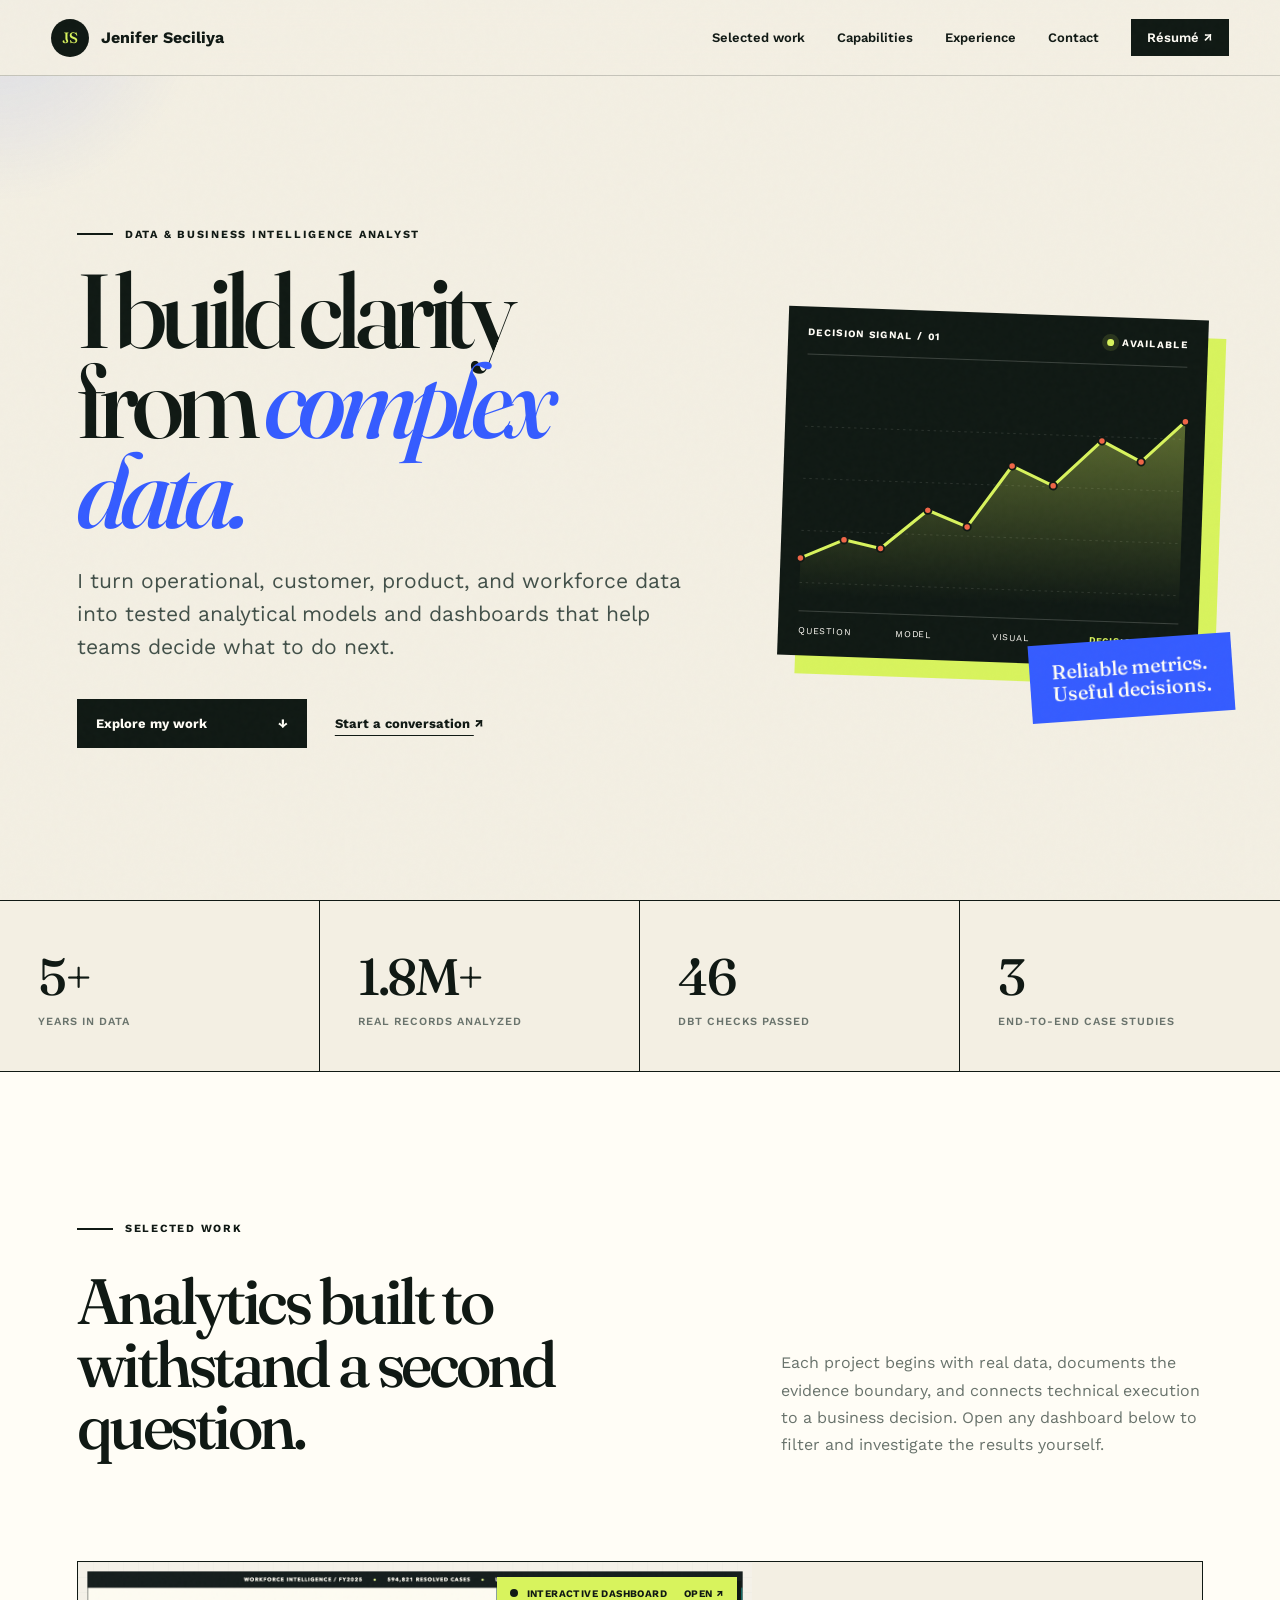
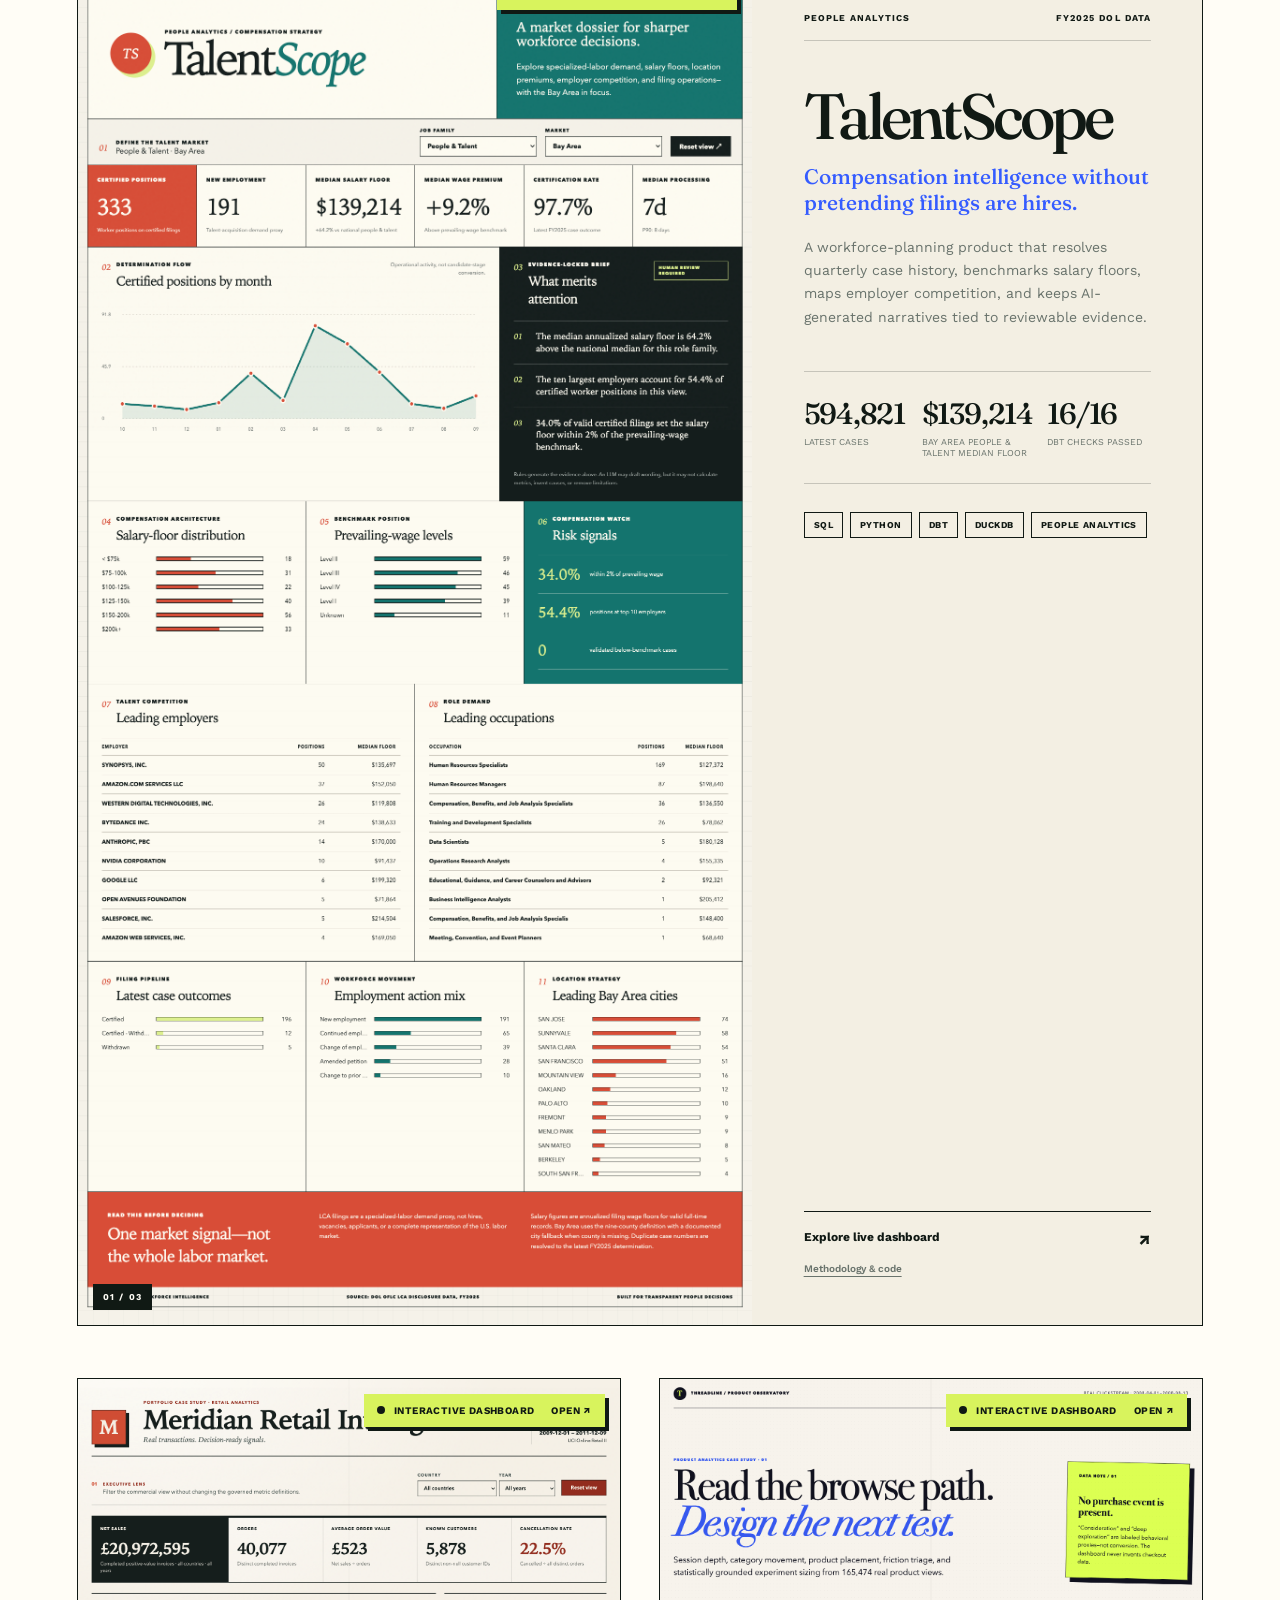
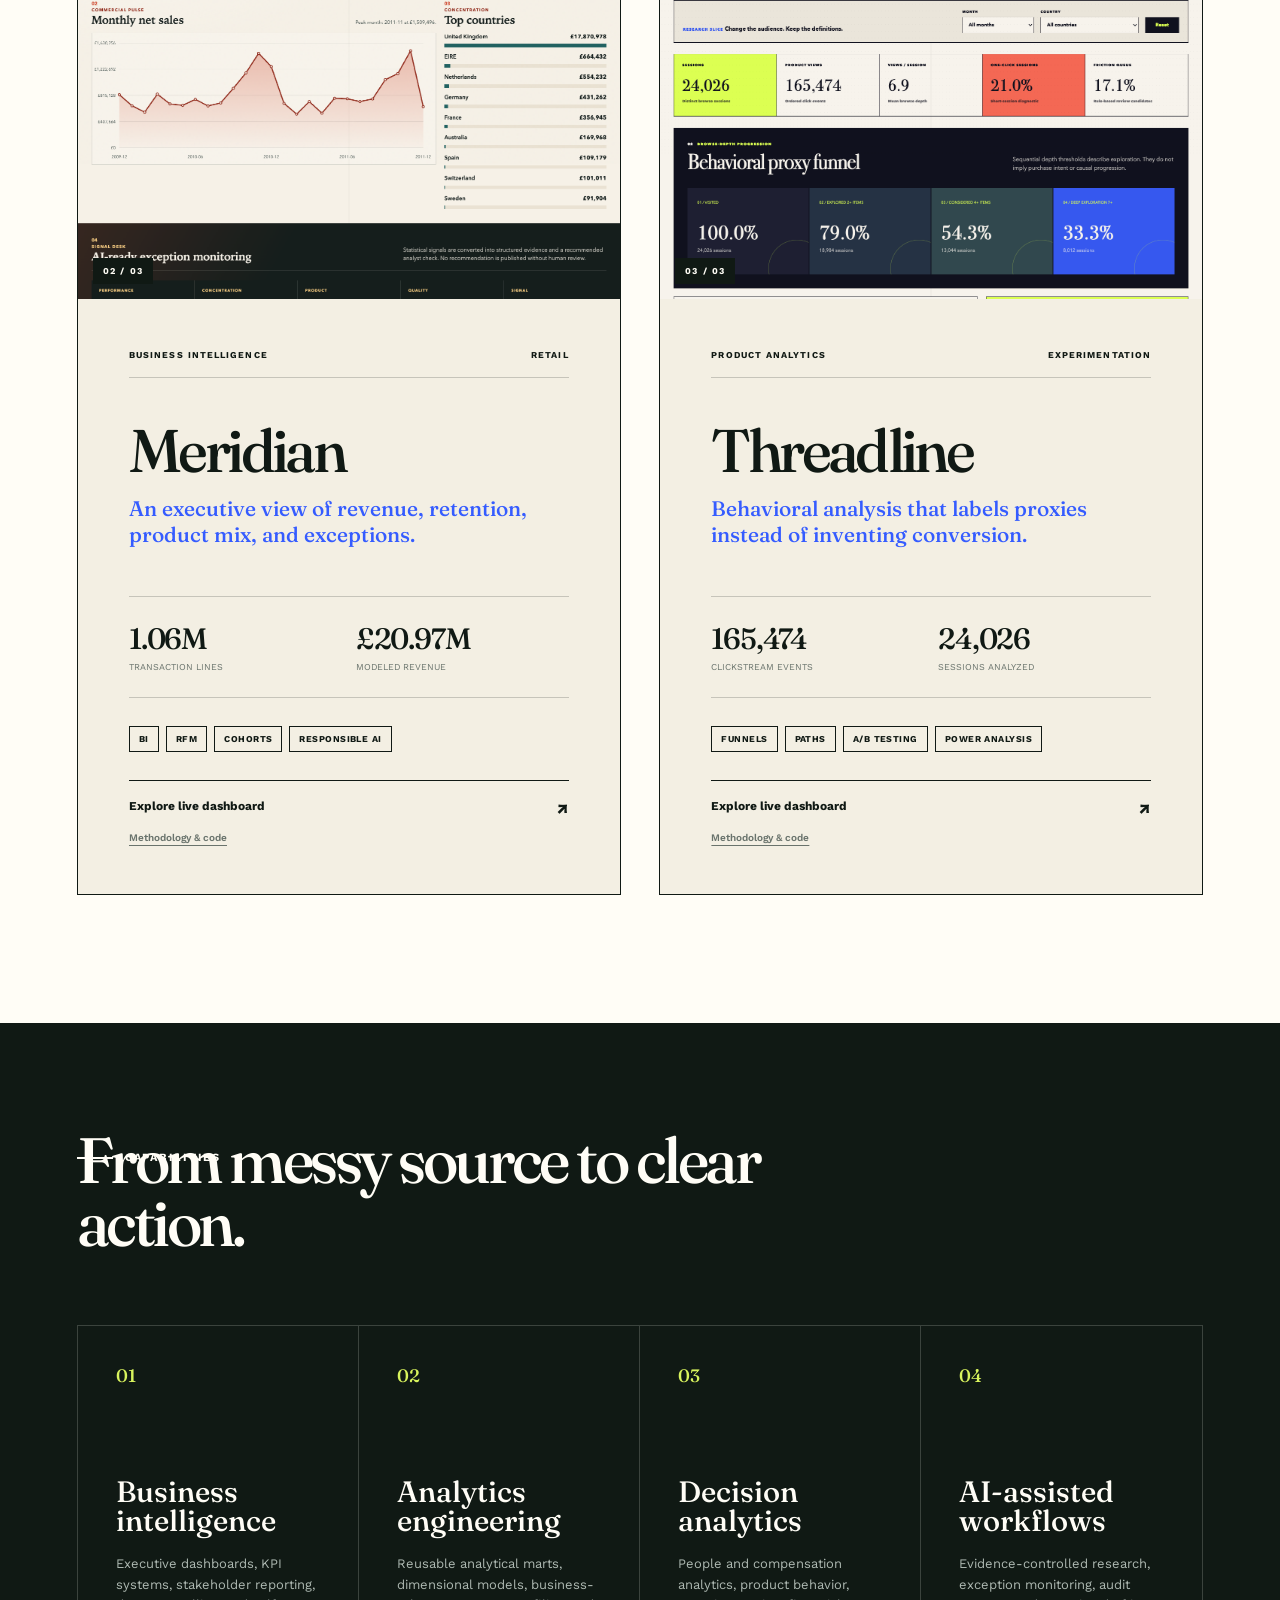
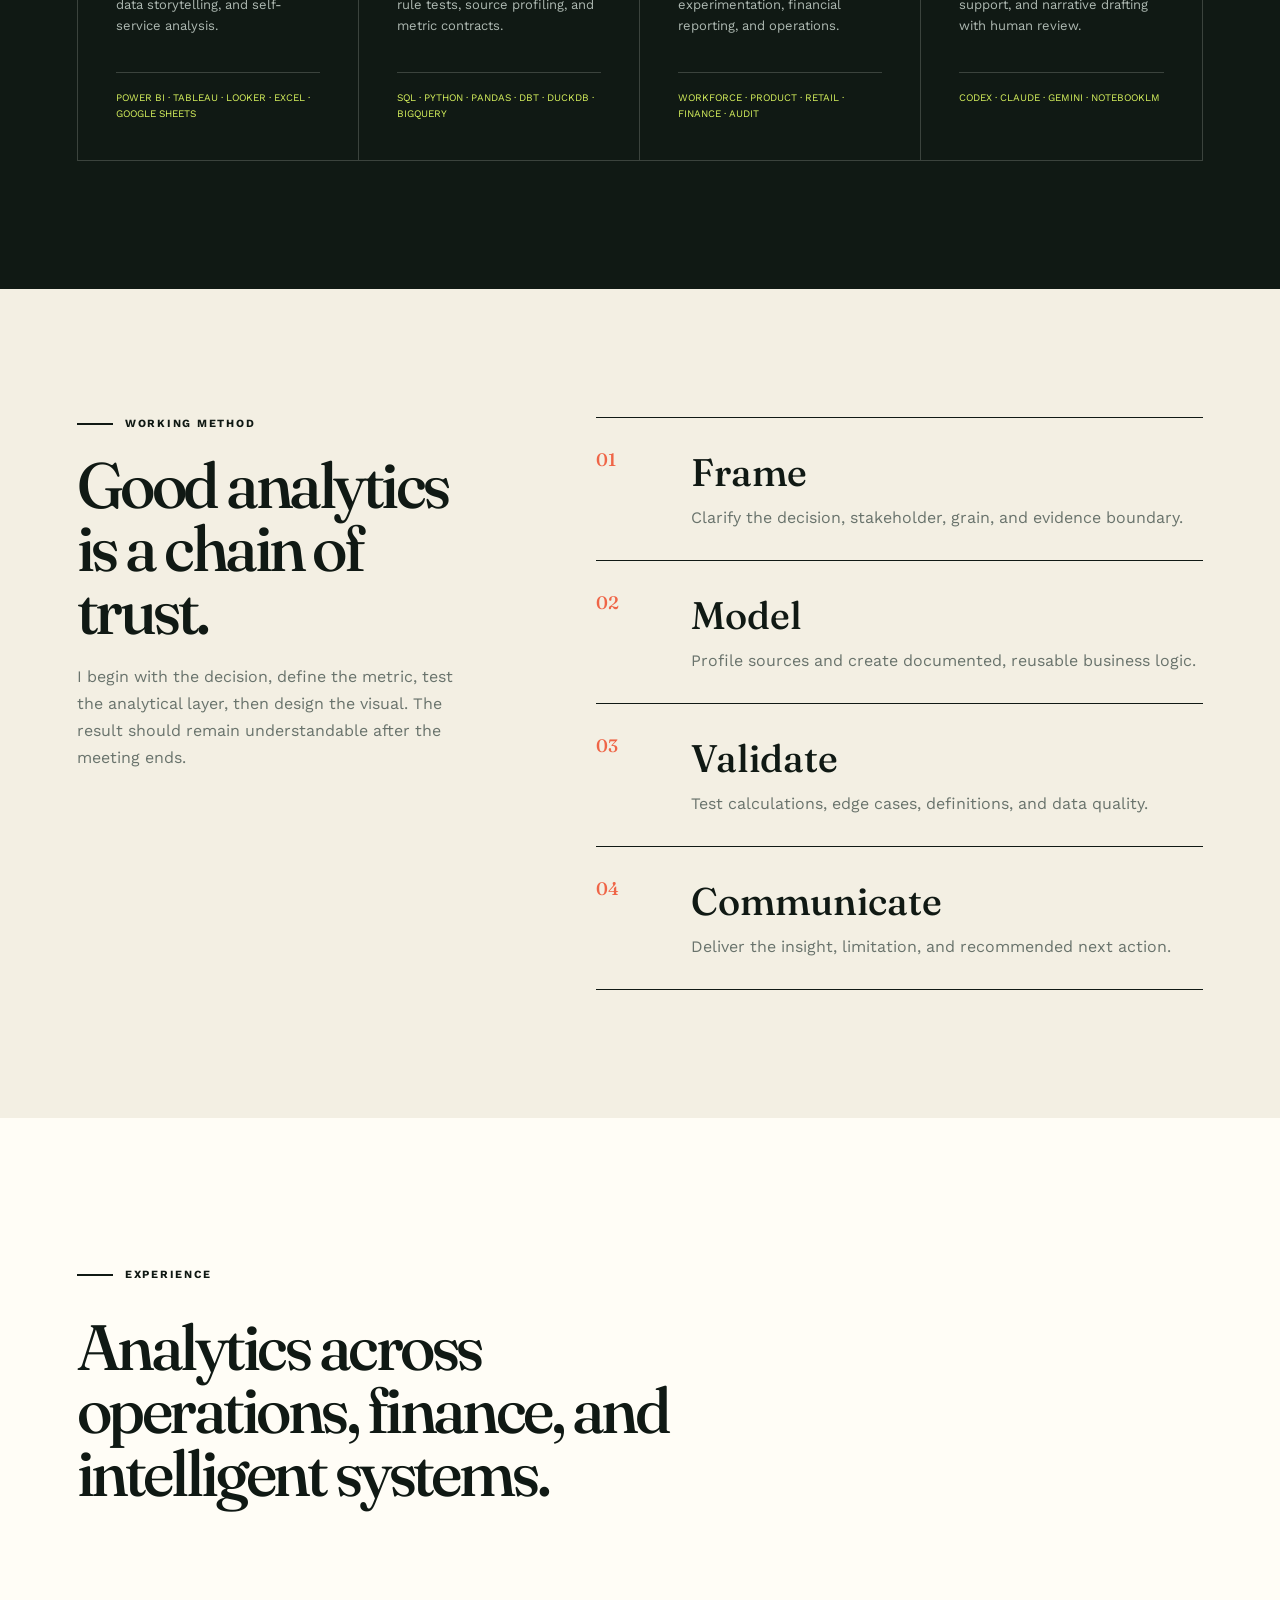
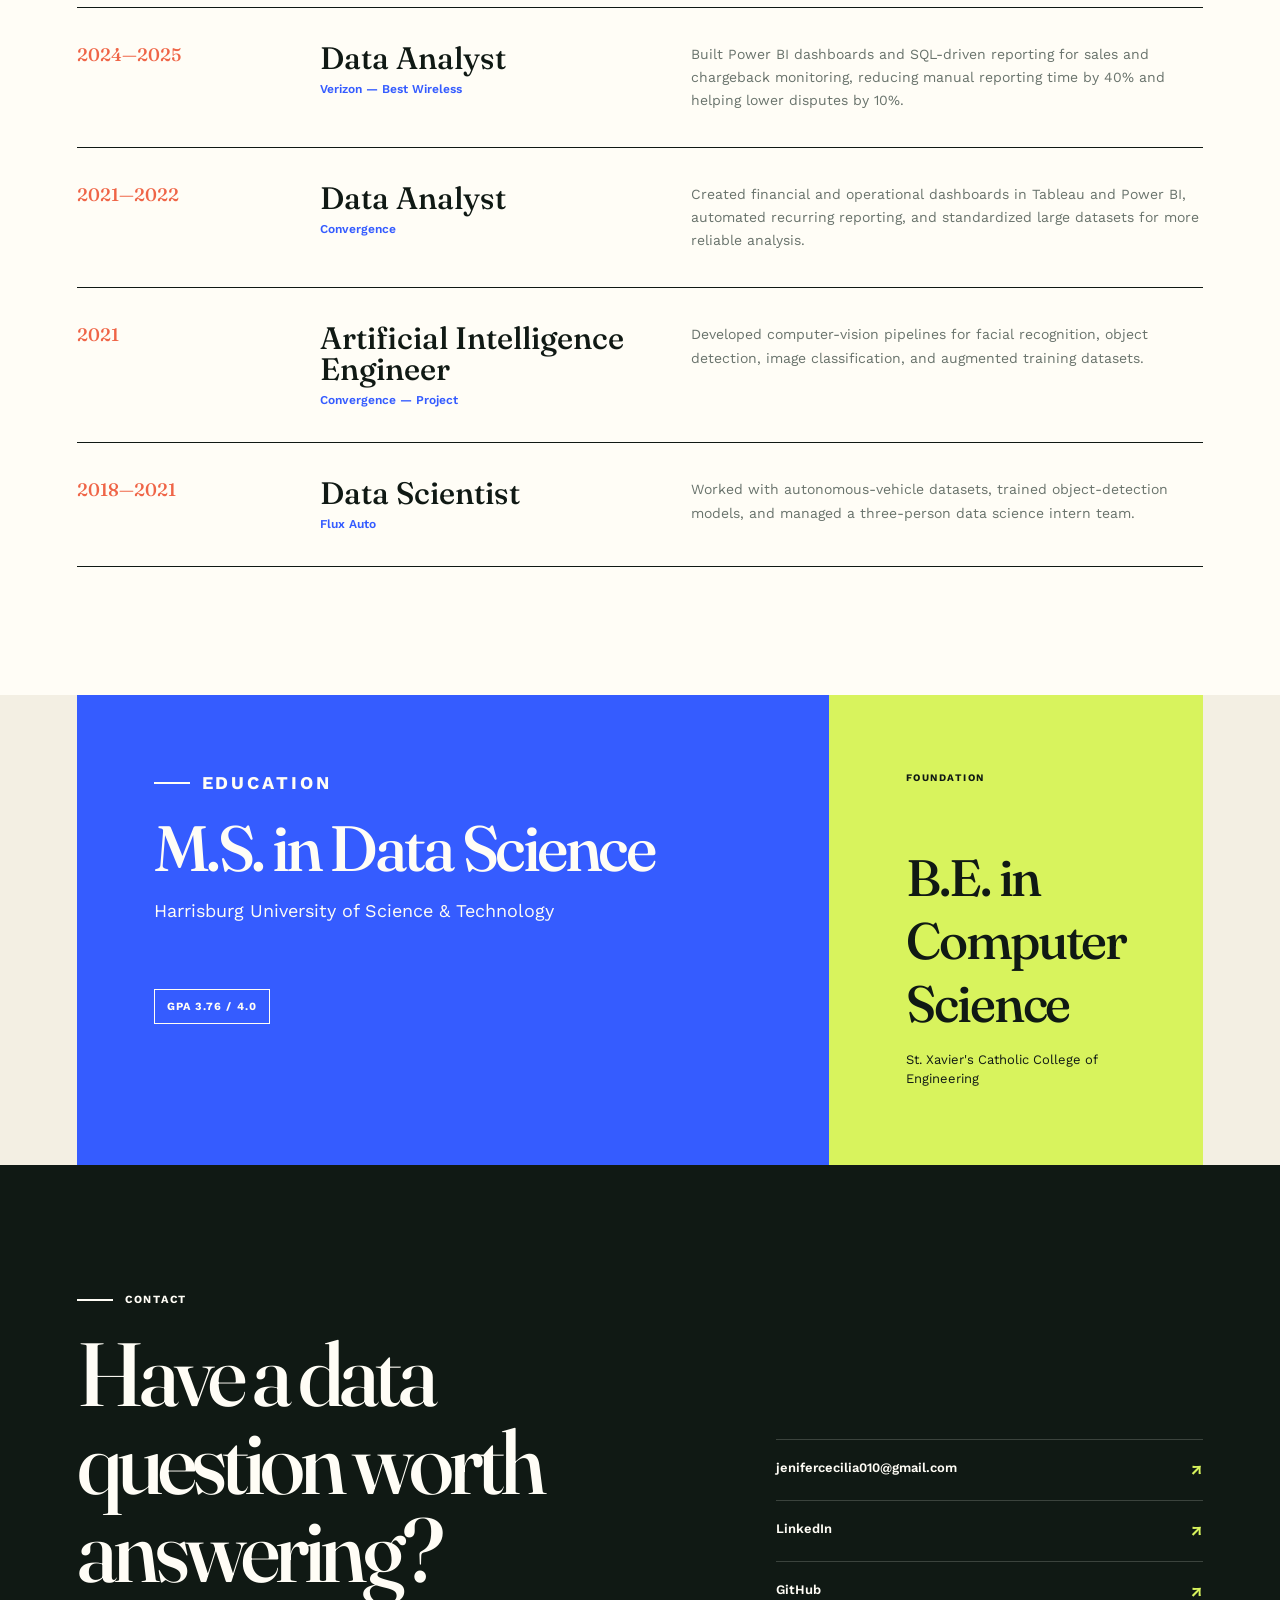
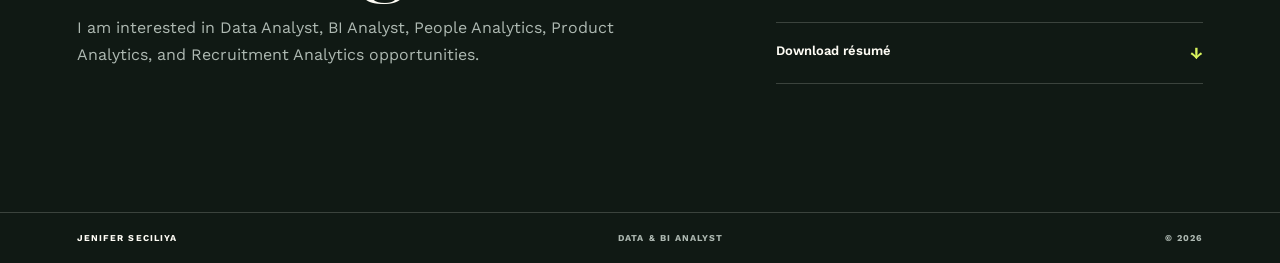
==== commit 2e0fe020: "Embed interactive analytics dashboards" ====
--- a/index.html
+++ b/index.html
@@ -128,15 +128,17 @@
           <h2>Analytics built to withstand a second question.</h2>
           <p>
             Each project begins with real data, documents the evidence boundary,
-            and connects technical execution to a business decision.
+            and connects technical execution to a business decision. Open any
+            dashboard below to filter and investigate the results yourself.
           </p>
         </div>
 
         <article class="project project-feature reveal">
-          <a class="project-image" href="https://github.com/jeniferseciliya/people-analytics-compensation-intelligence" target="_blank" rel="noopener" aria-label="View TalentScope on GitHub">
+          <button class="project-image dashboard-trigger" type="button" data-dashboard="demos/talentscope/" data-title="TalentScope" data-source="https://github.com/jeniferseciliya/people-analytics-compensation-intelligence" aria-label="Open the interactive TalentScope dashboard">
             <img src="assets/projects/talentscope.png" alt="TalentScope people analytics dashboard showing Bay Area compensation and hiring metrics" />
             <span class="image-index">01 / 03</span>
-          </a>
+            <span class="interactive-badge"><span class="pulse-dot"></span> Interactive dashboard <b>Open ↗</b></span>
+          </button>
           <div class="project-body">
             <div class="project-meta"><span>People analytics</span><span>FY2025 DOL data</span></div>
             <h3>TalentScope</h3>
@@ -152,16 +154,20 @@
               <div><strong>16/16</strong><span>dbt checks passed</span></div>
             </div>
             <div class="tag-row"><span>SQL</span><span>Python</span><span>dbt</span><span>DuckDB</span><span>People Analytics</span></div>
-            <a class="project-link" href="https://github.com/jeniferseciliya/people-analytics-compensation-intelligence" target="_blank" rel="noopener">View case study on GitHub <span>↗</span></a>
+            <div class="project-actions">
+              <button class="project-link dashboard-trigger" type="button" data-dashboard="demos/talentscope/" data-title="TalentScope" data-source="https://github.com/jeniferseciliya/people-analytics-compensation-intelligence">Explore live dashboard <span>↗</span></button>
+              <a class="source-link" href="https://github.com/jeniferseciliya/people-analytics-compensation-intelligence" target="_blank" rel="noopener">Methodology &amp; code</a>
+            </div>
           </div>
         </article>
 
         <div class="project-grid">
           <article class="project project-card reveal">
-            <a class="project-image" href="https://github.com/jeniferseciliya/retail-bi-ai-analytics" target="_blank" rel="noopener" aria-label="View Meridian on GitHub">
+            <button class="project-image dashboard-trigger" type="button" data-dashboard="demos/meridian/" data-title="Meridian" data-source="https://github.com/jeniferseciliya/retail-bi-ai-analytics" aria-label="Open the interactive Meridian dashboard">
               <img src="assets/projects/meridian.png" alt="Meridian retail business intelligence dashboard" />
               <span class="image-index">02 / 03</span>
-            </a>
+              <span class="interactive-badge"><span class="pulse-dot"></span> Interactive dashboard <b>Open ↗</b></span>
+            </button>
             <div class="project-body">
               <div class="project-meta"><span>Business intelligence</span><span>Retail</span></div>
               <h3>Meridian</h3>
@@ -171,15 +177,19 @@
                 <div><strong>£20.97M</strong><span>modeled revenue</span></div>
               </div>
               <div class="tag-row"><span>BI</span><span>RFM</span><span>Cohorts</span><span>Responsible AI</span></div>
-              <a class="project-link" href="https://github.com/jeniferseciliya/retail-bi-ai-analytics" target="_blank" rel="noopener">View project <span>↗</span></a>
+              <div class="project-actions">
+                <button class="project-link dashboard-trigger" type="button" data-dashboard="demos/meridian/" data-title="Meridian" data-source="https://github.com/jeniferseciliya/retail-bi-ai-analytics">Explore live dashboard <span>↗</span></button>
+                <a class="source-link" href="https://github.com/jeniferseciliya/retail-bi-ai-analytics" target="_blank" rel="noopener">Methodology &amp; code</a>
+              </div>
             </div>
           </article>
 
           <article class="project project-card reveal" data-delay="100">
-            <a class="project-image" href="https://github.com/jeniferseciliya/product-analytics-experimentation" target="_blank" rel="noopener" aria-label="View Threadline on GitHub">
+            <button class="project-image dashboard-trigger" type="button" data-dashboard="demos/threadline/" data-title="Threadline" data-source="https://github.com/jeniferseciliya/product-analytics-experimentation" aria-label="Open the interactive Threadline dashboard">
               <img src="assets/projects/threadline.png" alt="Threadline product analytics and experimentation dashboard" />
               <span class="image-index">03 / 03</span>
-            </a>
+              <span class="interactive-badge"><span class="pulse-dot"></span> Interactive dashboard <b>Open ↗</b></span>
+            </button>
             <div class="project-body">
               <div class="project-meta"><span>Product analytics</span><span>Experimentation</span></div>
               <h3>Threadline</h3>
@@ -189,7 +199,10 @@
                 <div><strong>24,026</strong><span>sessions analyzed</span></div>
               </div>
               <div class="tag-row"><span>Funnels</span><span>Paths</span><span>A/B Testing</span><span>Power Analysis</span></div>
-              <a class="project-link" href="https://github.com/jeniferseciliya/product-analytics-experimentation" target="_blank" rel="noopener">View project <span>↗</span></a>
+              <div class="project-actions">
+                <button class="project-link dashboard-trigger" type="button" data-dashboard="demos/threadline/" data-title="Threadline" data-source="https://github.com/jeniferseciliya/product-analytics-experimentation">Explore live dashboard <span>↗</span></button>
+                <a class="source-link" href="https://github.com/jeniferseciliya/product-analytics-experimentation" target="_blank" rel="noopener">Methodology &amp; code</a>
+              </div>
             </div>
           </article>
         </div>
@@ -311,6 +324,27 @@
       <span>© <span id="current-year"></span></span>
     </footer>
 
+    <div class="dashboard-modal" id="dashboard-modal" aria-hidden="true">
+      <div class="dashboard-backdrop" data-dashboard-close></div>
+      <section class="dashboard-window" role="dialog" aria-modal="true" aria-labelledby="dashboard-modal-title">
+        <header class="dashboard-toolbar">
+          <div>
+            <span class="dashboard-status"><span class="pulse-dot"></span> Live analysis</span>
+            <strong id="dashboard-modal-title">Interactive dashboard</strong>
+          </div>
+          <div class="dashboard-toolbar-actions">
+            <a id="dashboard-full-link" href="demos/talentscope/" target="_blank" rel="noopener">Full screen ↗</a>
+            <a id="dashboard-source-link" href="https://github.com/jeniferseciliya" target="_blank" rel="noopener">View code ↗</a>
+            <button class="dashboard-close" type="button" data-dashboard-close aria-label="Close interactive dashboard">Close ×</button>
+          </div>
+        </header>
+        <div class="dashboard-frame-wrap">
+          <div class="dashboard-loader" id="dashboard-loader"><span></span> Loading the real dashboard…</div>
+          <iframe id="dashboard-frame" title="Interactive analytics dashboard" loading="lazy"></iframe>
+        </div>
+      </section>
+    </div>
+
     <script src="script.js"></script>
   </body>
 </html>
--- a/styles.css
+++ b/styles.css
@@ -16,6 +16,7 @@
 * { box-sizing: border-box; }
 html { scroll-behavior: smooth; }
 body { margin: 0; color: var(--ink); background: var(--paper); font-family: var(--body); }
+body.modal-open { overflow: hidden; }
 body::before {
   content: "";
   position: fixed;
@@ -103,9 +104,15 @@
 .project { border: 1px solid var(--ink); }
 .project-feature { display: grid; grid-template-columns: 1.2fr .8fr; max-width: 1450px; margin: 0 auto clamp(30px,4vw,60px); }
 .project-image { position: relative; min-height: 550px; overflow: hidden; background: var(--ink); }
+button.project-image { width: 100%; padding: 0; border: 0; color: inherit; font: inherit; text-align: left; cursor: pointer; }
 .project-image img { width: 100%; height: 100%; object-fit: cover; object-position: top; filter: saturate(.88) contrast(1.03); transition: transform 800ms cubic-bezier(.2,.7,.2,1), filter 300ms ease; }
 .project-image:hover img { transform: scale(1.025); filter: saturate(1.05) contrast(1.03); }
+.project-image:focus-visible { outline: 4px solid var(--blue); outline-offset: -4px; }
 .image-index { position: absolute; left: 15px; bottom: 15px; padding: 8px 10px; color: var(--paper-bright); background: var(--ink); font-size: 9px; font-weight: 700; letter-spacing: .13em; }
+.interactive-badge { position: absolute; right: 15px; top: 15px; display: flex; align-items: center; gap: 9px; padding: 11px 13px; color: var(--ink); background: var(--acid); box-shadow: 4px 4px 0 var(--ink); font-size: 10px; font-weight: 700; letter-spacing: .04em; text-transform: uppercase; }
+.interactive-badge b { margin-left: 8px; font-weight: 700; }
+.pulse-dot { display: inline-block; flex: 0 0 auto; width: 8px; height: 8px; border-radius: 50%; background: currentColor; box-shadow: 0 0 0 0 currentColor; animation: pulse 2s infinite; }
+@keyframes pulse { 65% { box-shadow: 0 0 0 7px transparent; } 100% { box-shadow: 0 0 0 0 transparent; } }
 .project-body { display: flex; flex-direction: column; padding: clamp(28px,4vw,58px); background: var(--paper); }
 .project-meta { display: flex; justify-content: space-between; gap: 15px; padding-bottom: 17px; border-bottom: 1px solid var(--line); font-size: 9px; font-weight: 700; letter-spacing: .12em; text-transform: uppercase; }
 .project h3 { margin: 35px 0 8px; font-size: clamp(48px,5vw,82px); font-weight: 500; letter-spacing: -.06em; }
@@ -117,8 +124,11 @@
 .project-stats span { margin-top: 5px; color: var(--muted); font-size: 9px; line-height: 1.3; text-transform: uppercase; }
 .tag-row { display: flex; flex-wrap: wrap; gap: 7px; margin-bottom: 28px; }
 .tag-row span { padding: 7px 9px; border: 1px solid var(--ink); font-size: 9px; font-weight: 700; letter-spacing: .05em; text-transform: uppercase; }
-.project-link { margin-top: auto; padding-top: 18px; border-top: 1px solid var(--ink); font-size: 12px; font-weight: 700; text-decoration: none; }
+.project-actions { display: grid; gap: 13px; margin-top: auto; padding-top: 18px; border-top: 1px solid var(--ink); }
+.project-link { display: flex; justify-content: space-between; width: 100%; padding: 0; border: 0; color: var(--ink); background: transparent; font: 700 12px var(--body); text-align: left; text-decoration: none; cursor: pointer; }
 .project-link span { float: right; font-size: 17px; }
+.source-link { width: fit-content; color: var(--muted); font-size: 10px; font-weight: 600; text-decoration-thickness: 1px; text-underline-offset: 4px; }
+.project-link:hover, .project-link:focus-visible { color: var(--blue); }
 .project-grid { display: grid; grid-template-columns: 1fr 1fr; gap: clamp(20px,3vw,40px); max-width: 1450px; margin: 0 auto; }
 .project-card { display: flex; flex-direction: column; }
 .project-card .project-image { min-height: 420px; max-height: 520px; }
@@ -176,6 +186,26 @@
 
 footer { display: flex; justify-content: space-between; gap: 25px; padding: 20px clamp(22px,6vw,100px); border-top: 1px solid var(--line-light); color: #aeb9b2; background: var(--ink); font-size: 9px; font-weight: 700; letter-spacing: .12em; text-transform: uppercase; }
 footer a { color: var(--paper-bright); text-decoration: none; }
+
+.dashboard-modal { position: fixed; inset: 0; z-index: 100; display: grid; place-items: center; padding: 22px; visibility: hidden; opacity: 0; transition: opacity 180ms ease, visibility 180ms ease; }
+.dashboard-modal.open { visibility: visible; opacity: 1; }
+.dashboard-backdrop { position: absolute; inset: 0; background: rgba(7,13,10,.86); backdrop-filter: blur(10px); }
+.dashboard-window { position: relative; display: grid; grid-template-rows: auto 1fr; width: min(1600px, 96vw); height: min(940px, 94vh); overflow: hidden; border: 1px solid rgba(255,255,255,.28); background: var(--paper-bright); box-shadow: 0 35px 100px rgba(0,0,0,.5); transform: translateY(18px) scale(.985); transition: transform 220ms cubic-bezier(.2,.7,.2,1); }
+.dashboard-modal.open .dashboard-window { transform: translateY(0) scale(1); }
+.dashboard-toolbar { display: flex; align-items: center; justify-content: space-between; gap: 30px; min-height: 78px; padding: 14px 18px 14px 24px; color: var(--paper-bright); background: var(--ink); }
+.dashboard-toolbar > div:first-child { display: grid; grid-template-columns: auto auto; align-items: center; gap: 4px 18px; }
+.dashboard-status { grid-row: 1 / 3; display: flex; align-items: center; gap: 9px; color: var(--acid); font-size: 9px; font-weight: 700; letter-spacing: .13em; text-transform: uppercase; }
+.dashboard-toolbar strong { font: 500 25px var(--display); }
+.dashboard-toolbar-actions { display: flex; align-items: center; gap: 8px; }
+.dashboard-toolbar-actions a, .dashboard-close { padding: 11px 13px; border: 1px solid var(--line-light); color: var(--paper-bright); background: transparent; font: 600 10px var(--body); text-decoration: none; text-transform: uppercase; cursor: pointer; }
+.dashboard-toolbar-actions a:hover, .dashboard-close:hover { border-color: var(--acid); color: var(--ink); background: var(--acid); }
+.dashboard-frame-wrap { position: relative; min-height: 0; background: #e8e8e3; }
+.dashboard-frame-wrap iframe { width: 100%; height: 100%; border: 0; background: var(--paper-bright); opacity: 0; transition: opacity 180ms ease; }
+.dashboard-frame-wrap.loaded iframe { opacity: 1; }
+.dashboard-loader { position: absolute; inset: 0; z-index: 1; display: flex; align-items: center; justify-content: center; gap: 13px; color: var(--ink); font-size: 11px; font-weight: 700; letter-spacing: .08em; text-transform: uppercase; }
+.dashboard-loader span { width: 13px; height: 13px; border: 2px solid var(--ink); border-right-color: transparent; border-radius: 50%; animation: spin .8s linear infinite; }
+.dashboard-frame-wrap.loaded .dashboard-loader { display: none; }
+@keyframes spin { to { transform: rotate(360deg); } }
 
 .reveal { opacity: 1; transform: none; }
 
@@ -225,6 +255,8 @@
   .project-stats { grid-template-columns: 1fr; }
   .project-stats.compact { grid-template-columns: 1fr 1fr; }
   .project-stats div { padding-bottom: 10px; }
+  .interactive-badge { right: 10px; top: 10px; padding: 9px 10px; }
+  .interactive-badge b { display: none; }
   .capability-grid { grid-template-columns: 1fr; }
   .capability { min-height: 310px; border-right: 0; border-bottom: 1px solid var(--line-light); }
   .capability:last-child { border-bottom: 0; }
@@ -234,6 +266,14 @@
   .timeline-item > p { grid-column: auto; }
   .education-main, .education-secondary { min-height: 390px; padding: 46px 22px; }
   footer { flex-direction: column; }
+  .dashboard-modal { padding: 0; }
+  .dashboard-window { width: 100vw; height: 100dvh; border: 0; }
+  .dashboard-toolbar { align-items: flex-start; min-height: 108px; padding: 14px; }
+  .dashboard-toolbar > div:first-child { display: block; }
+  .dashboard-status { margin-bottom: 5px; }
+  .dashboard-toolbar strong { font-size: 21px; }
+  .dashboard-toolbar-actions a { display: none; }
+  .dashboard-close { padding: 10px; }
 }
 
 @media (prefers-reduced-motion: reduce) {
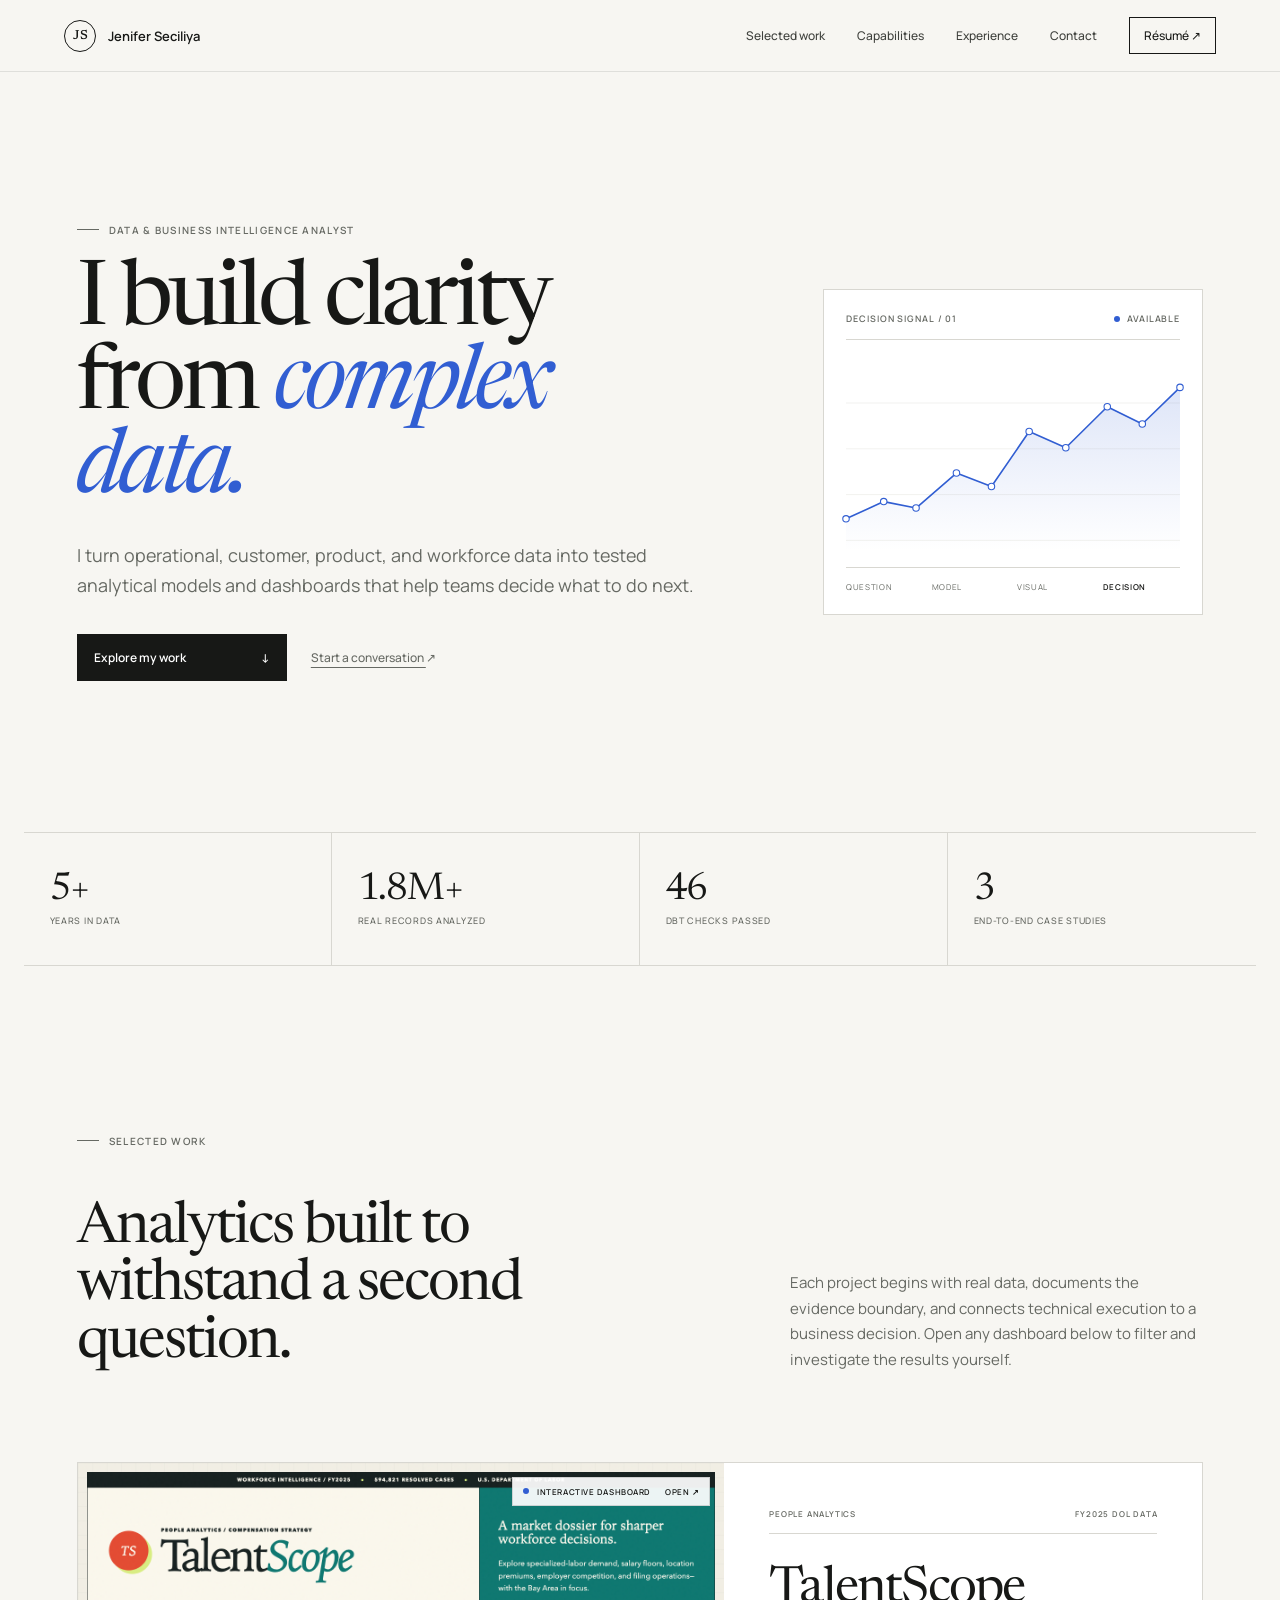
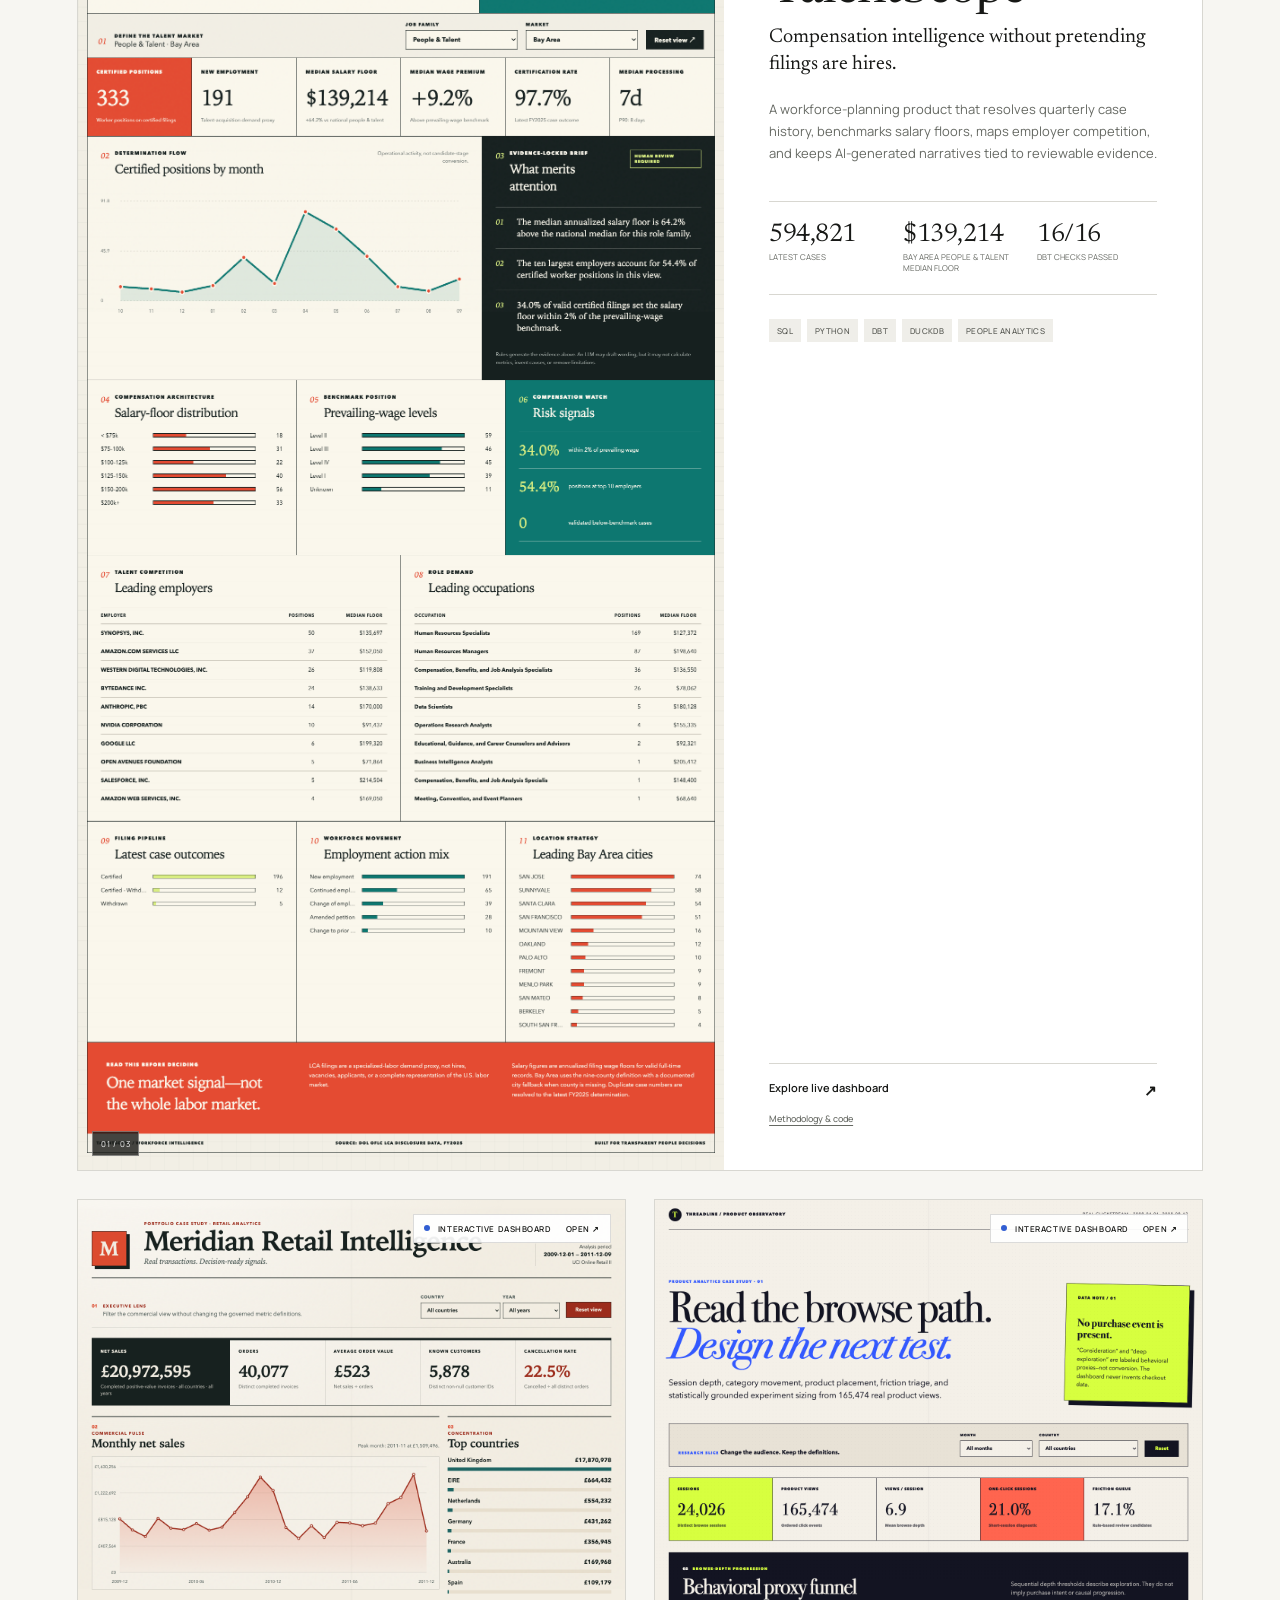
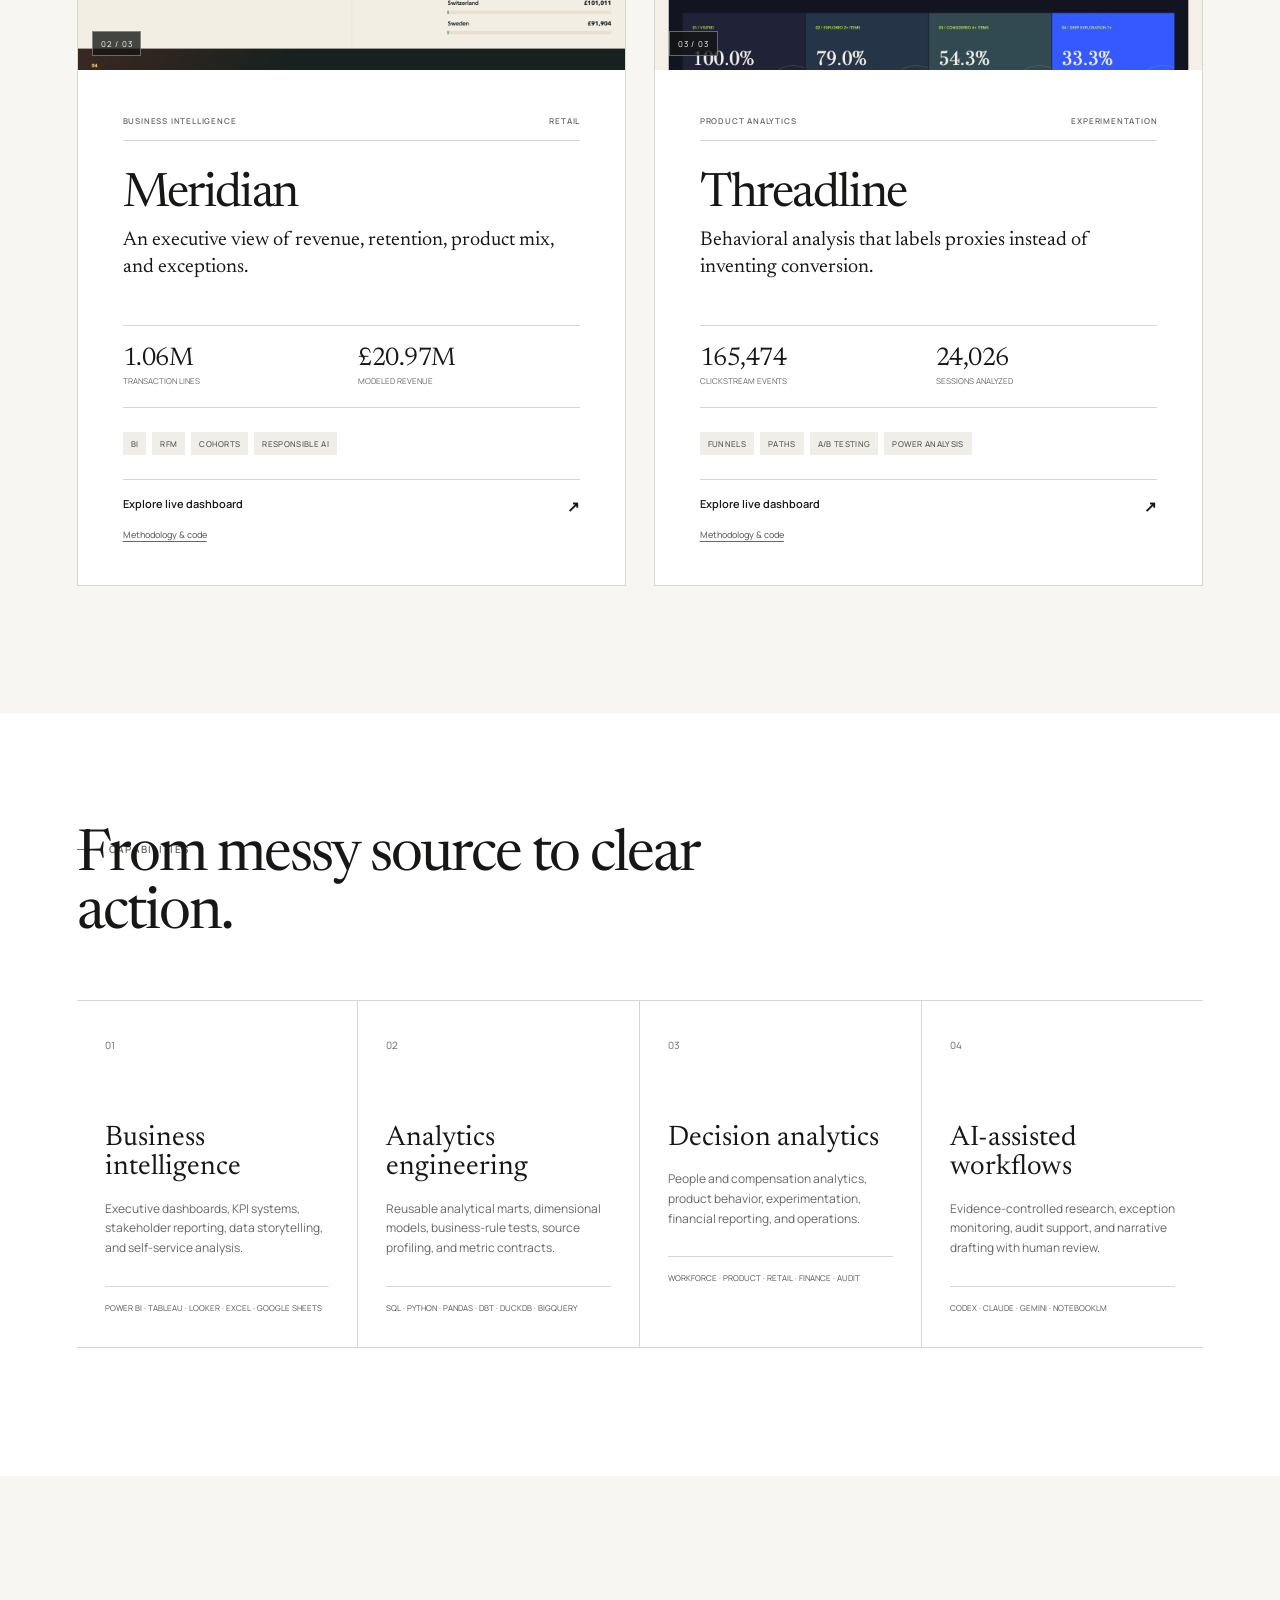
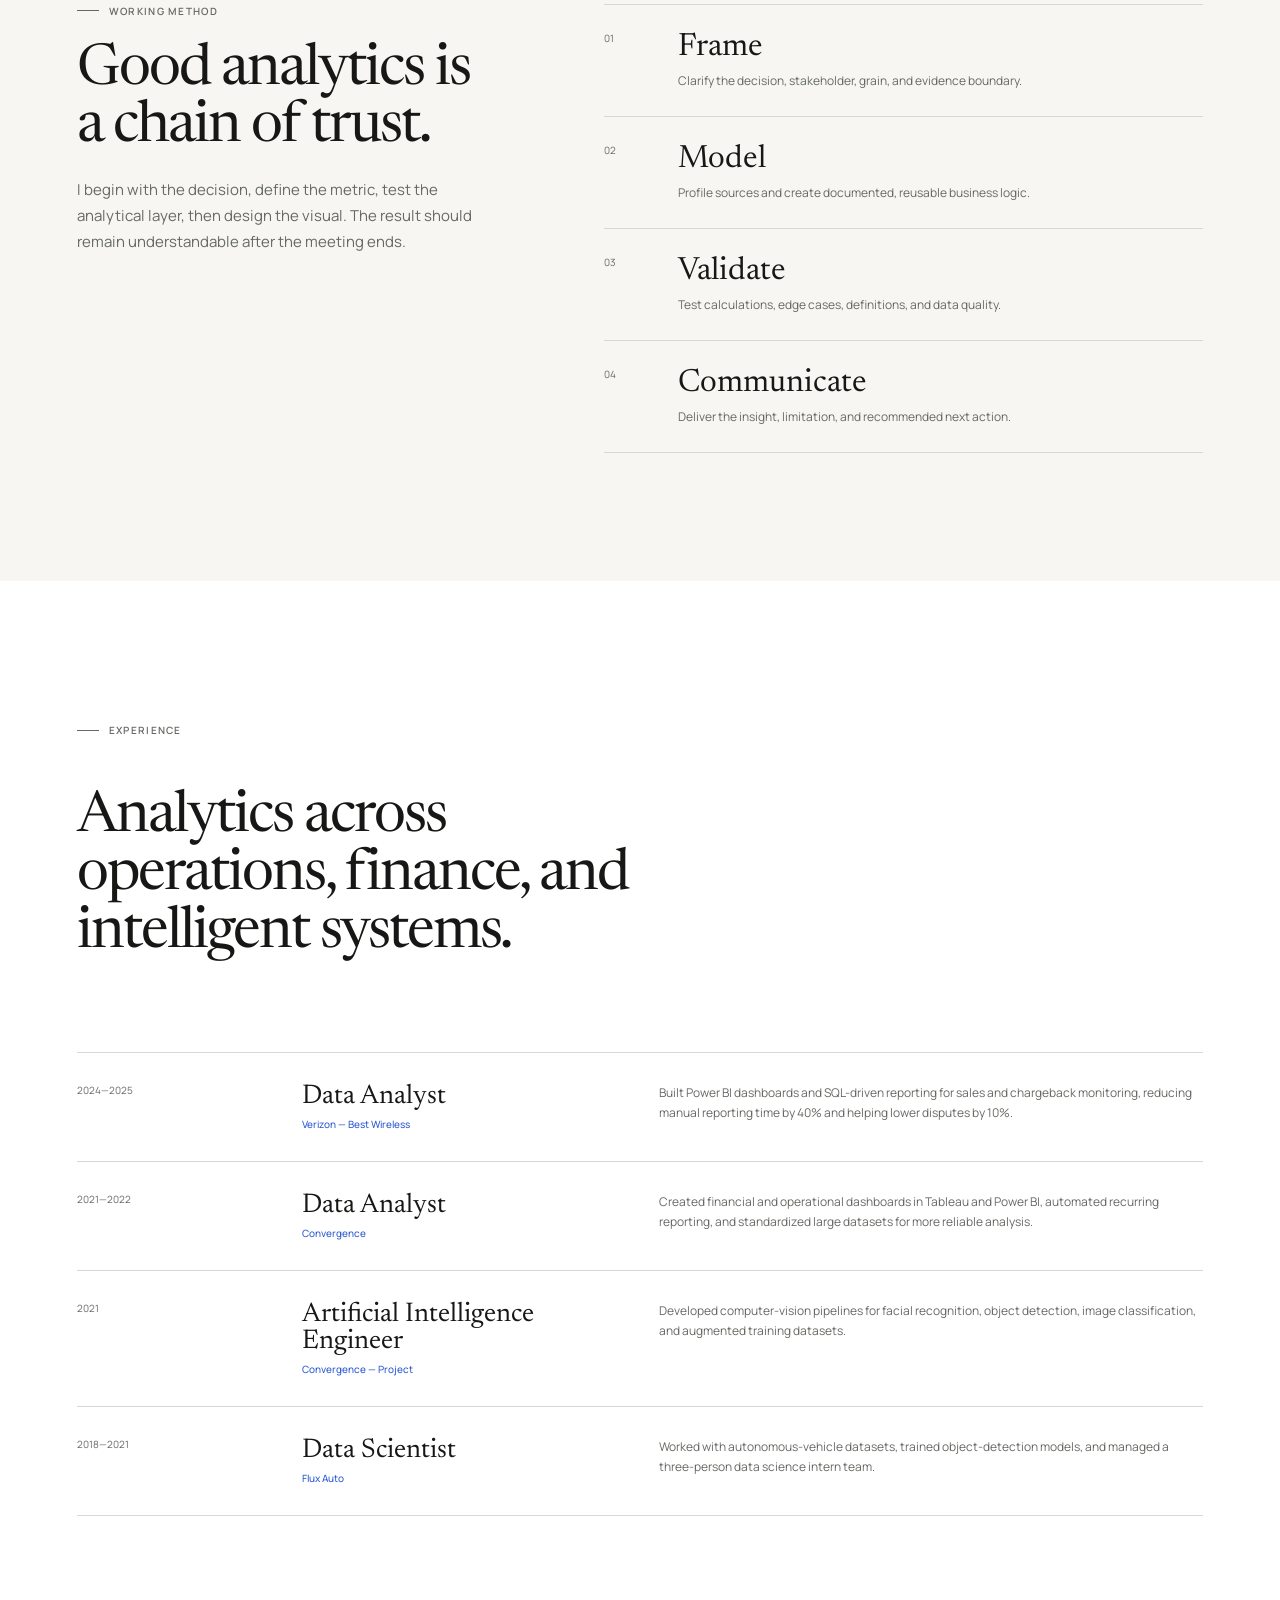
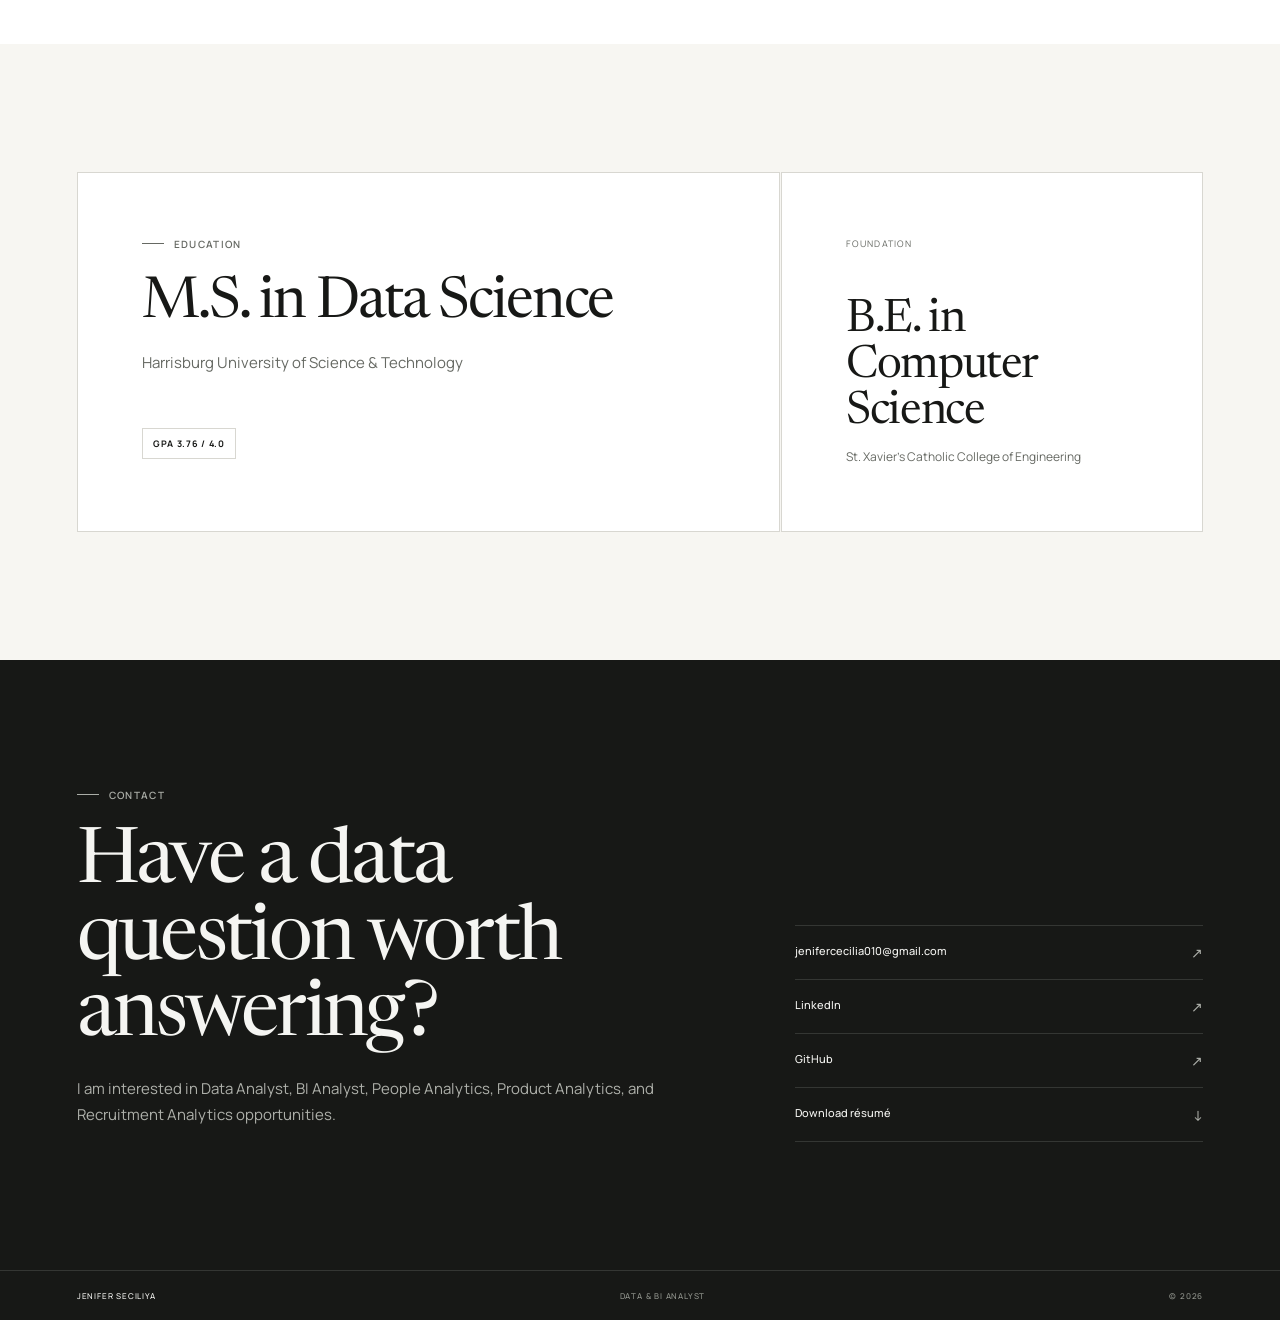
==== commit 50edf150: "Refine portfolio with minimalist visual system" ====
--- a/index.html
+++ b/index.html
@@ -7,7 +7,7 @@
       name="description"
       content="Portfolio of Jenifer Seciliya, a Data and BI Analyst building decision-ready dashboards, tested analytics models, and responsible AI-assisted workflows."
     />
-    <meta name="theme-color" content="#101914" />
+    <meta name="theme-color" content="#f7f6f2" />
     <meta property="og:title" content="Jenifer Seciliya — Data & BI Analyst" />
     <meta
       property="og:description"
@@ -19,7 +19,7 @@
     <link rel="preconnect" href="https://fonts.googleapis.com" />
     <link rel="preconnect" href="https://fonts.gstatic.com" crossorigin />
     <link
-      href="https://fonts.googleapis.com/css2?family=Fraunces:opsz,wght@9..144,500;9..144,600&family=Work+Sans:wght@400;500;600;700&display=swap"
+      href="https://fonts.googleapis.com/css2?family=Manrope:wght@400;500;600&family=Newsreader:opsz,wght@6..72,400;6..72,500&display=swap"
       rel="stylesheet"
     />
     <link rel="icon" href="data:image/svg+xml,%3Csvg xmlns='http://www.w3.org/2000/svg' viewBox='0 0 64 64'%3E%3Crect width='64' height='64' rx='16' fill='%23101914'/%3E%3Ctext x='32' y='42' text-anchor='middle' font-family='serif' font-size='30' fill='%23d8f35d'%3EJS%3C/text%3E%3C/svg%3E" />
@@ -41,8 +41,6 @@
   </head>
   <body>
     <a class="skip-link" href="#main-content">Skip to content</a>
-    <div class="cursor-glow" aria-hidden="true"></div>
-
     <header class="site-header" id="top">
       <a class="brand" href="#top" aria-label="Jenifer Seciliya, home">
         <span class="brand-mark">JS</span>
@@ -86,8 +84,8 @@
               <svg viewBox="0 0 620 340" role="presentation">
                 <defs>
                   <linearGradient id="areaFill" x1="0" y1="0" x2="0" y2="1">
-                    <stop offset="0%" stop-color="#d8f35d" stop-opacity=".38" />
-                    <stop offset="100%" stop-color="#d8f35d" stop-opacity="0" />
+                    <stop offset="0%" stop-color="#315ed2" stop-opacity=".16" />
+                    <stop offset="100%" stop-color="#315ed2" stop-opacity="0" />
                   </linearGradient>
                 </defs>
                 <g class="chart-grid">
@@ -111,7 +109,6 @@
               <span>Question</span><span>Model</span><span>Visual</span><strong>Decision</strong>
             </div>
           </div>
-          <div class="hero-note">Reliable metrics.<br />Useful decisions.</div>
         </div>
       </section>
 
--- a/styles.css
+++ b/styles.css
@@ -1,38 +1,26 @@
 :root {
-  --ink: #101914;
-  --ink-soft: #1b2821;
-  --paper: #f3efe3;
-  --paper-bright: #fffdf6;
-  --acid: #d8f35d;
-  --blue: #355cff;
-  --coral: #ef6547;
-  --muted: #69736c;
-  --line: rgba(16, 25, 20, 0.2);
-  --line-light: rgba(255, 253, 246, 0.18);
-  --display: "Fraunces", Georgia, serif;
-  --body: "Work Sans", "Avenir Next", sans-serif;
+  --ink: #171816;
+  --paper: #f7f6f2;
+  --surface: #ffffff;
+  --soft: #efeee9;
+  --muted: #666963;
+  --line: #d8d7d1;
+  --line-dark: #343633;
+  --accent: #315ed2;
+  --display: "Newsreader", Georgia, serif;
+  --body: "Manrope", "Avenir Next", sans-serif;
 }
 
 * { box-sizing: border-box; }
 html { scroll-behavior: smooth; }
-body { margin: 0; color: var(--ink); background: var(--paper); font-family: var(--body); }
+body { margin: 0; color: var(--ink); background: var(--paper); font-family: var(--body); font-size: 15px; }
 body.modal-open { overflow: hidden; }
-body::before {
-  content: "";
-  position: fixed;
-  inset: 0;
-  z-index: 20;
-  pointer-events: none;
-  opacity: 0.24;
-  background-image: url("data:image/svg+xml,%3Csvg viewBox='0 0 180 180' xmlns='http://www.w3.org/2000/svg'%3E%3Cfilter id='n'%3E%3CfeTurbulence type='fractalNoise' baseFrequency='.82' numOctaves='3' stitchTiles='stitch'/%3E%3C/filter%3E%3Crect width='100%25' height='100%25' filter='url(%23n)' opacity='.08'/%3E%3C/svg%3E");
-}
-
 a { color: inherit; }
 img { display: block; max-width: 100%; }
+button, input, select { font: inherit; }
 .sr-only { position: absolute; width: 1px; height: 1px; padding: 0; overflow: hidden; clip: rect(0,0,0,0); white-space: nowrap; border: 0; }
-.skip-link { position: fixed; left: 16px; top: -60px; z-index: 100; padding: 12px 16px; color: var(--ink); background: var(--acid); font-weight: 700; transition: top 160ms ease; }
+.skip-link { position: fixed; left: 16px; top: -60px; z-index: 120; padding: 10px 14px; color: white; background: var(--ink); font-size: 12px; text-decoration: none; }
 .skip-link:focus { top: 16px; }
-.cursor-glow { position: fixed; z-index: -1; width: 420px; height: 420px; border-radius: 50%; pointer-events: none; background: radial-gradient(circle, rgba(53,92,255,.13), transparent 68%); transform: translate(-50%, -50%); transition: opacity 200ms ease; }
 
 .site-header {
   position: sticky;
@@ -41,244 +29,233 @@
   display: flex;
   align-items: center;
   justify-content: space-between;
-  min-height: 76px;
-  padding: 0 clamp(22px, 4vw, 72px);
-  border-bottom: 1px solid var(--line);
-  background: rgba(243, 239, 227, 0.92);
-  backdrop-filter: blur(16px);
-}
-.brand { display: flex; align-items: center; gap: 12px; text-decoration: none; font-weight: 700; }
-.brand-mark { display: grid; width: 38px; height: 38px; place-items: center; color: var(--acid); background: var(--ink); font: 500 15px var(--display); border-radius: 50%; }
-.site-nav { display: flex; align-items: center; gap: clamp(18px, 2.5vw, 38px); }
-.site-nav a { font-size: 13px; font-weight: 600; text-decoration: none; }
-.site-nav a:not(.nav-resume)::after { content: ""; display: block; width: 0; height: 1px; background: var(--ink); transition: width 180ms ease; }
-.site-nav a:hover::after, .site-nav a:focus-visible::after { width: 100%; }
-.nav-resume { padding: 11px 16px; color: var(--paper-bright); background: var(--ink); }
-.nav-resume:hover { color: var(--ink); background: var(--acid); }
-.menu-button { display: none; width: 42px; height: 42px; padding: 10px; border: 0; background: transparent; }
-.menu-button span:not(.sr-only) { display: block; height: 2px; margin: 5px 0; background: var(--ink); }
-
-.section-pad { padding: clamp(76px, 10vw, 150px) clamp(22px, 6vw, 100px); }
-.overline { display: flex; align-items: center; gap: 12px; margin: 0 0 24px; font-size: 11px; font-weight: 700; letter-spacing: .16em; text-transform: uppercase; }
-.overline > span { display: block; width: 36px; height: 2px; background: currentColor; }
+  min-height: 72px;
+  padding: 0 clamp(24px, 5vw, 80px);
+  border-bottom: 1px solid rgba(23,24,22,.1);
+  background: rgba(247,246,242,.94);
+  backdrop-filter: blur(14px);
+}
+.brand { display: flex; align-items: center; gap: 12px; font-size: 13px; font-weight: 600; text-decoration: none; }
+.brand-mark { display: grid; width: 32px; height: 32px; place-items: center; border: 1px solid var(--ink); border-radius: 50%; font: 500 13px var(--display); }
+.site-nav { display: flex; align-items: center; gap: clamp(20px, 2.5vw, 38px); }
+.site-nav a { color: #3f413d; font-size: 12px; font-weight: 500; text-decoration: none; }
+.site-nav a:hover, .site-nav a:focus-visible { color: var(--accent); }
+.nav-resume { padding: 9px 14px; border: 1px solid var(--ink); color: var(--ink) !important; }
+.nav-resume:hover { color: white !important; background: var(--ink); }
+.menu-button { display: none; width: 40px; height: 40px; padding: 9px; border: 0; background: transparent; }
+.menu-button span:not(.sr-only) { display: block; height: 1px; margin: 6px 0; background: var(--ink); }
+
+.section-pad { width: min(100%, 1440px); margin-inline: auto; padding: clamp(88px, 10vw, 144px) clamp(24px, 6vw, 96px); }
+.overline { display: flex; align-items: center; gap: 10px; margin: 0 0 24px; color: var(--muted); font-size: 10px; font-weight: 600; letter-spacing: .13em; text-transform: uppercase; }
+.overline > span { width: 22px; height: 1px; background: currentColor; }
 h1, h2, h3, p { margin-top: 0; }
-h1, h2, h3 { font-family: var(--display); }
-h1 { margin-bottom: 30px; font-size: clamp(62px, 8.2vw, 142px); font-weight: 500; letter-spacing: -.065em; line-height: .86; }
-h1 em { color: var(--blue); font-weight: 500; }
-h2 { margin-bottom: 20px; font-size: clamp(42px, 5vw, 78px); font-weight: 500; letter-spacing: -.055em; line-height: .98; }
-
-.hero { display: grid; grid-template-columns: minmax(0, 1.2fr) minmax(420px, .8fr); align-items: center; gap: clamp(50px, 7vw, 120px); min-height: calc(100vh - 76px); overflow: hidden; }
-.hero-intro { max-width: 720px; margin-bottom: 36px; color: #425049; font-size: clamp(18px, 1.65vw, 25px); line-height: 1.55; }
-.hero-actions { display: flex; align-items: center; gap: 28px; }
-.button { display: inline-flex; align-items: center; justify-content: space-between; gap: 35px; min-width: 230px; padding: 17px 19px; text-decoration: none; font-size: 13px; font-weight: 700; transition: transform 160ms ease, box-shadow 160ms ease; }
-.button-primary { color: var(--paper-bright); background: var(--ink); }
-.button-primary:hover { transform: translate(-4px,-4px); box-shadow: 6px 6px 0 var(--acid); }
-.text-link { font-size: 13px; font-weight: 700; text-decoration-thickness: 1px; text-underline-offset: 7px; }
-.text-link span, .project-link span, .contact-actions span { display: inline-block; transition: transform 160ms ease; }
-.text-link:hover span, .project-link:hover span, .contact-actions a:hover span { transform: translate(4px,-4px); }
+h1, h2, h3 { font-family: var(--display); font-weight: 400; }
+h1 { max-width: 860px; margin-bottom: 28px; font-size: clamp(58px, 7vw, 108px); letter-spacing: -.045em; line-height: .94; }
+h1 em { color: var(--accent); font-weight: 400; }
+h2 { margin-bottom: 20px; font-size: clamp(42px, 4.5vw, 68px); letter-spacing: -.035em; line-height: 1; }
+
+.hero { display: grid; grid-template-columns: minmax(0, 1.15fr) minmax(380px, .65fr); align-items: center; gap: clamp(54px, 8vw, 130px); min-height: 760px; }
+.hero-copy { max-width: 850px; }
+.hero-intro { max-width: 650px; margin-bottom: 34px; color: var(--muted); font-size: clamp(17px, 1.4vw, 20px); line-height: 1.65; }
+.hero-actions { display: flex; align-items: center; gap: 24px; }
+.button { display: inline-flex; align-items: center; justify-content: space-between; gap: 30px; min-width: 210px; padding: 14px 16px; border: 1px solid var(--ink); font-size: 12px; font-weight: 600; text-decoration: none; transition: color 160ms ease, background 160ms ease; }
+.button-primary { color: white; background: var(--ink); }
+.button-primary:hover { color: var(--ink); background: transparent; }
+.text-link { color: var(--muted); font-size: 12px; font-weight: 500; text-decoration-thickness: 1px; text-underline-offset: 5px; }
+.text-link:hover { color: var(--accent); }
+.text-link span, .project-link span, .contact-actions span { display: inline-block; }
 .hero-visual { position: relative; }
-.signal-card { padding: 20px; color: var(--paper-bright); background: var(--ink); box-shadow: 18px 18px 0 var(--acid); transform: rotate(2deg); }
-.signal-card-top { display: flex; justify-content: space-between; padding-bottom: 16px; border-bottom: 1px solid var(--line-light); font-size: 10px; font-weight: 700; letter-spacing: .13em; text-transform: uppercase; }
-.live-dot::before { content: ""; display: inline-block; width: 7px; height: 7px; margin-right: 8px; border-radius: 50%; background: var(--acid); box-shadow: 0 0 0 5px rgba(216,243,93,.12); }
-.signal-chart { padding: 32px 0 12px; }
+.signal-card { padding: 22px; border: 1px solid var(--line); color: var(--ink); background: var(--surface); }
+.signal-card-top { display: flex; justify-content: space-between; padding-bottom: 14px; border-bottom: 1px solid var(--line); color: var(--muted); font-size: 9px; font-weight: 600; letter-spacing: .1em; text-transform: uppercase; }
+.live-dot::before { content: ""; display: inline-block; width: 6px; height: 6px; margin-right: 7px; border-radius: 50%; background: var(--accent); }
+.signal-chart { padding: 28px 0 10px; }
 .signal-chart svg { overflow: visible; }
-.chart-grid line { stroke: var(--line-light); stroke-dasharray: 4 6; }
+.chart-grid line { stroke: #e7e6e1; }
 .signal-chart .area { fill: url(#areaFill); }
-.signal-chart .line { fill: none; stroke: var(--acid); stroke-width: 5; stroke-linejoin: bevel; }
-.chart-dots circle { fill: var(--coral); stroke: var(--ink); stroke-width: 3; }
-.signal-caption { display: grid; grid-template-columns: repeat(4,1fr); gap: 8px; padding-top: 14px; border-top: 1px solid var(--line-light); font-size: 9px; letter-spacing: .1em; text-transform: uppercase; }
-.signal-caption strong { color: var(--acid); }
-.hero-note { position: absolute; right: -30px; bottom: -54px; padding: 17px 22px; color: var(--paper-bright); background: var(--blue); font: 500 20px/1.1 var(--display); transform: rotate(-4deg); }
-
-.proof-strip { display: grid; grid-template-columns: repeat(4,1fr); border-block: 1px solid var(--ink); }
-.proof-strip div { display: grid; min-height: 170px; align-content: center; padding: 24px clamp(18px,3vw,44px); border-right: 1px solid var(--ink); }
+.signal-chart .line { fill: none; stroke: var(--accent); stroke-width: 3; stroke-linejoin: round; }
+.chart-dots circle { fill: var(--surface); stroke: var(--accent); stroke-width: 2; }
+.signal-caption { display: grid; grid-template-columns: repeat(4,1fr); gap: 8px; padding-top: 13px; border-top: 1px solid var(--line); color: var(--muted); font-size: 8px; letter-spacing: .08em; text-transform: uppercase; }
+.signal-caption strong { color: var(--ink); font-weight: 600; }
+
+.proof-strip { display: grid; grid-template-columns: repeat(4,1fr); width: min(calc(100% - 48px), 1248px); margin-inline: auto; border-block: 1px solid var(--line); }
+.proof-strip div { display: grid; min-height: 132px; align-content: center; padding: 22px clamp(12px, 2vw, 30px); border-right: 1px solid var(--line); }
 .proof-strip div:last-child { border-right: 0; }
-.proof-strip strong { font: 500 clamp(37px,4vw,65px) var(--display); letter-spacing: -.05em; }
-.proof-strip span { margin-top: 7px; color: var(--muted); font-size: 11px; font-weight: 600; letter-spacing: .09em; text-transform: uppercase; }
-
-.work { background: var(--paper-bright); }
-.section-heading { display: grid; grid-template-columns: 1.2fr .8fr; gap: 70px; align-items: end; max-width: 1250px; margin-bottom: clamp(50px,8vw,110px); }
-.section-heading .overline { grid-column: 1 / -1; margin-bottom: -35px; }
+.proof-strip strong { font: 400 clamp(32px, 3vw, 48px) var(--display); letter-spacing: -.03em; }
+.proof-strip span { margin-top: 5px; color: var(--muted); font-size: 9px; font-weight: 500; letter-spacing: .08em; text-transform: uppercase; }
+
+.work { padding-top: clamp(110px, 12vw, 170px); }
+.section-heading { display: grid; grid-template-columns: 1.15fr .75fr; gap: 80px; align-items: end; max-width: 1180px; margin-bottom: clamp(58px, 7vw, 96px); }
+.section-heading .overline { grid-column: 1 / -1; margin-bottom: -28px; }
 .section-heading h2 { margin-bottom: 0; }
-.section-heading > p:last-child { max-width: 520px; margin: 0; color: var(--muted); font-size: 16px; line-height: 1.7; }
-.project { border: 1px solid var(--ink); }
-.project-feature { display: grid; grid-template-columns: 1.2fr .8fr; max-width: 1450px; margin: 0 auto clamp(30px,4vw,60px); }
-.project-image { position: relative; min-height: 550px; overflow: hidden; background: var(--ink); }
+.section-heading > p:last-child { max-width: 480px; margin: 0; color: var(--muted); line-height: 1.7; }
+.project { overflow: hidden; border: 1px solid var(--line); background: var(--surface); }
+.project-feature { display: grid; grid-template-columns: 1.15fr .85fr; max-width: 1248px; margin: 0 auto 28px; }
+.project-image { position: relative; min-height: 520px; overflow: hidden; background: var(--soft); }
 button.project-image { width: 100%; padding: 0; border: 0; color: inherit; font: inherit; text-align: left; cursor: pointer; }
-.project-image img { width: 100%; height: 100%; object-fit: cover; object-position: top; filter: saturate(.88) contrast(1.03); transition: transform 800ms cubic-bezier(.2,.7,.2,1), filter 300ms ease; }
-.project-image:hover img { transform: scale(1.025); filter: saturate(1.05) contrast(1.03); }
-.project-image:focus-visible { outline: 4px solid var(--blue); outline-offset: -4px; }
-.image-index { position: absolute; left: 15px; bottom: 15px; padding: 8px 10px; color: var(--paper-bright); background: var(--ink); font-size: 9px; font-weight: 700; letter-spacing: .13em; }
-.interactive-badge { position: absolute; right: 15px; top: 15px; display: flex; align-items: center; gap: 9px; padding: 11px 13px; color: var(--ink); background: var(--acid); box-shadow: 4px 4px 0 var(--ink); font-size: 10px; font-weight: 700; letter-spacing: .04em; text-transform: uppercase; }
-.interactive-badge b { margin-left: 8px; font-weight: 700; }
-.pulse-dot { display: inline-block; flex: 0 0 auto; width: 8px; height: 8px; border-radius: 50%; background: currentColor; box-shadow: 0 0 0 0 currentColor; animation: pulse 2s infinite; }
-@keyframes pulse { 65% { box-shadow: 0 0 0 7px transparent; } 100% { box-shadow: 0 0 0 0 transparent; } }
-.project-body { display: flex; flex-direction: column; padding: clamp(28px,4vw,58px); background: var(--paper); }
-.project-meta { display: flex; justify-content: space-between; gap: 15px; padding-bottom: 17px; border-bottom: 1px solid var(--line); font-size: 9px; font-weight: 700; letter-spacing: .12em; text-transform: uppercase; }
-.project h3 { margin: 35px 0 8px; font-size: clamp(48px,5vw,82px); font-weight: 500; letter-spacing: -.06em; }
-.project-subtitle { color: var(--blue); font: 500 21px/1.25 var(--display); }
-.project-body > p:not(.project-subtitle) { color: var(--muted); font-size: 14px; line-height: 1.65; }
-.project-stats { display: grid; grid-template-columns: repeat(3,1fr); gap: 14px; margin: 28px 0; padding: 23px 0; border-block: 1px solid var(--line); }
+.project-image img { width: 100%; height: 100%; object-fit: cover; object-position: top; transition: transform 500ms ease; }
+.project-image:hover img { transform: scale(1.012); }
+.project-image:focus-visible { outline: 2px solid var(--accent); outline-offset: -2px; }
+.image-index { position: absolute; left: 14px; bottom: 14px; padding: 6px 8px; border: 1px solid rgba(255,255,255,.35); color: white; background: rgba(20,21,19,.78); font-size: 8px; letter-spacing: .1em; }
+.interactive-badge { position: absolute; right: 14px; top: 14px; display: flex; align-items: center; gap: 8px; padding: 8px 10px; border: 1px solid rgba(23,24,22,.15); color: var(--ink); background: rgba(255,255,255,.92); font-size: 8px; font-weight: 600; letter-spacing: .07em; text-transform: uppercase; }
+.interactive-badge b { margin-left: 6px; font-weight: 600; }
+.pulse-dot { width: 6px; height: 6px; border-radius: 50%; background: var(--accent); }
+.project-body { display: flex; flex-direction: column; padding: clamp(28px, 3.5vw, 52px); background: var(--surface); }
+.project-meta { display: flex; justify-content: space-between; gap: 14px; padding-bottom: 14px; border-bottom: 1px solid var(--line); color: var(--muted); font-size: 8px; font-weight: 600; letter-spacing: .1em; text-transform: uppercase; }
+.project h3 { margin: 30px 0 8px; font-size: clamp(44px, 4vw, 62px); letter-spacing: -.035em; }
+.project-subtitle { color: var(--ink); font: 400 20px/1.35 var(--display); }
+.project-body > p:not(.project-subtitle) { color: var(--muted); font-size: 13px; line-height: 1.7; }
+.project-stats { display: grid; grid-template-columns: repeat(3,1fr); gap: 14px; margin: 24px 0; padding: 20px 0; border-block: 1px solid var(--line); }
 .project-stats div { display: grid; align-content: start; }
-.project-stats strong { font: 500 clamp(25px,2.3vw,39px) var(--display); letter-spacing: -.04em; }
-.project-stats span { margin-top: 5px; color: var(--muted); font-size: 9px; line-height: 1.3; text-transform: uppercase; }
-.tag-row { display: flex; flex-wrap: wrap; gap: 7px; margin-bottom: 28px; }
-.tag-row span { padding: 7px 9px; border: 1px solid var(--ink); font-size: 9px; font-weight: 700; letter-spacing: .05em; text-transform: uppercase; }
-.project-actions { display: grid; gap: 13px; margin-top: auto; padding-top: 18px; border-top: 1px solid var(--ink); }
-.project-link { display: flex; justify-content: space-between; width: 100%; padding: 0; border: 0; color: var(--ink); background: transparent; font: 700 12px var(--body); text-align: left; text-decoration: none; cursor: pointer; }
-.project-link span { float: right; font-size: 17px; }
-.source-link { width: fit-content; color: var(--muted); font-size: 10px; font-weight: 600; text-decoration-thickness: 1px; text-underline-offset: 4px; }
-.project-link:hover, .project-link:focus-visible { color: var(--blue); }
-.project-grid { display: grid; grid-template-columns: 1fr 1fr; gap: clamp(20px,3vw,40px); max-width: 1450px; margin: 0 auto; }
+.project-stats strong { font: 400 clamp(22px, 2vw, 32px) var(--display); letter-spacing: -.02em; }
+.project-stats span { margin-top: 4px; color: var(--muted); font-size: 8px; line-height: 1.35; text-transform: uppercase; }
+.tag-row { display: flex; flex-wrap: wrap; gap: 6px; margin-bottom: 24px; }
+.tag-row span { padding: 6px 8px; color: #555751; background: var(--soft); font-size: 8px; font-weight: 500; letter-spacing: .04em; text-transform: uppercase; }
+.project-actions { display: grid; gap: 11px; margin-top: auto; padding-top: 16px; border-top: 1px solid var(--line); }
+.project-link { display: flex; justify-content: space-between; width: 100%; padding: 0; border: 0; color: var(--ink); background: transparent; font: 600 11px var(--body); text-align: left; cursor: pointer; }
+.project-link span { font-size: 15px; }
+.project-link:hover, .project-link:focus-visible { color: var(--accent); }
+.source-link { width: fit-content; color: var(--muted); font-size: 9px; font-weight: 500; text-decoration-thickness: 1px; text-underline-offset: 3px; }
+.project-grid { display: grid; grid-template-columns: 1fr 1fr; gap: 28px; max-width: 1248px; margin: 0 auto; }
 .project-card { display: flex; flex-direction: column; }
-.project-card .project-image { min-height: 420px; max-height: 520px; }
+.project-card .project-image { min-height: 390px; max-height: 470px; }
 .project-card .project-body { flex: 1; }
-.project-card h3 { font-size: clamp(46px,4.7vw,72px); }
+.project-card h3 { font-size: clamp(42px, 3.7vw, 56px); }
 .project-stats.compact { grid-template-columns: 1fr 1fr; }
 
-.capabilities { color: var(--paper-bright); background: var(--ink); }
-.section-heading.light { display: block; margin-bottom: 70px; }
-.section-heading.light h2 { max-width: 850px; }
-.capability-grid { display: grid; grid-template-columns: repeat(4,1fr); border: 1px solid var(--line-light); }
-.capability { min-height: 400px; padding: clamp(25px,3vw,42px); border-right: 1px solid var(--line-light); }
+.capabilities { background: var(--surface); }
+.section-heading.light { display: block; margin-bottom: 56px; }
+.section-heading.light h2 { max-width: 760px; }
+.capability-grid { display: grid; grid-template-columns: repeat(4,1fr); border-block: 1px solid var(--line); }
+.capability { min-height: 330px; padding: 32px 28px; border-right: 1px solid var(--line); }
 .capability:last-child { border-right: 0; }
-.cap-number { color: var(--acid); font: 500 18px var(--display); }
-.capability h3 { margin: 90px 0 18px; font-size: clamp(27px,2.3vw,38px); font-weight: 500; line-height: 1; }
-.capability p { color: #aeb9b2; font-size: 13px; line-height: 1.6; }
-.capability div { margin-top: 35px; padding-top: 17px; border-top: 1px solid var(--line-light); color: var(--acid); font-size: 10px; line-height: 1.6; text-transform: uppercase; }
-
-.process { display: grid; grid-template-columns: .8fr 1.2fr; gap: clamp(60px,9vw,160px); }
-.process-copy { position: sticky; top: 120px; align-self: start; }
-.process-copy > p:last-child { max-width: 500px; color: var(--muted); line-height: 1.7; }
-.process-list { margin: 0; padding: 0; list-style: none; border-top: 1px solid var(--ink); }
-.process-list li { display: grid; grid-template-columns: 75px 1fr; gap: 20px; padding: 30px 0; border-bottom: 1px solid var(--ink); }
-.process-list li > span { color: var(--coral); font: 500 18px var(--display); }
-.process-list strong { font: 500 clamp(31px,3vw,48px) var(--display); }
-.process-list p { margin: 10px 0 0; color: var(--muted); line-height: 1.5; }
-
-.experience { background: var(--paper-bright); }
-.timeline { max-width: 1450px; margin: 0 auto; border-top: 1px solid var(--ink); }
-.timeline-item { display: grid; grid-template-columns: .45fr .75fr 1.2fr; gap: clamp(25px,4vw,70px); padding: 35px 0; border-bottom: 1px solid var(--ink); }
-.timeline-date { color: var(--coral); font: 500 18px var(--display); }
-.timeline h3 { margin: 0; font-size: 31px; font-weight: 500; line-height: 1; }
-.company { margin: 8px 0 0; color: var(--blue); font-size: 12px; font-weight: 600; }
-.timeline-item > p { margin: 0; color: var(--muted); font-size: 14px; line-height: 1.65; }
-
-.education { display: grid; grid-template-columns: 1.4fr .6fr; padding-block: 0; }
-.education-main, .education-secondary { min-height: 470px; padding: clamp(42px,6vw,90px); }
-.education-main { color: var(--paper-bright); background: var(--blue); }
-.education-main h2 { max-width: 700px; }
-.education-main p { font-size: 18px; }
-.education-main strong { display: inline-block; margin-top: 50px; padding: 10px 12px; border: 1px solid var(--paper-bright); font-size: 11px; letter-spacing: .1em; }
-.education-secondary { display: flex; flex-direction: column; justify-content: flex-end; background: var(--acid); }
-.education-secondary span { margin-bottom: auto; font-size: 10px; font-weight: 700; letter-spacing: .15em; text-transform: uppercase; }
-.education-secondary h3 { margin-bottom: 15px; font-size: clamp(35px,4vw,56px); font-weight: 500; letter-spacing: -.04em; }
-.education-secondary p { margin: 0; font-size: 13px; line-height: 1.5; }
-
-.contact { color: var(--paper-bright); background: var(--ink); }
-.contact-grid { display: grid; grid-template-columns: 1fr .7fr; gap: 90px; align-items: end; }
-.contact h2 { max-width: 920px; font-size: clamp(55px,7vw,112px); }
-.contact-grid > div:first-child p { max-width: 680px; color: #aeb9b2; line-height: 1.7; }
+.cap-number { color: var(--muted); font-size: 10px; }
+.capability h3 { margin: 70px 0 16px; font-size: clamp(27px,2.2vw,35px); line-height: 1.05; }
+.capability p { color: var(--muted); font-size: 12px; line-height: 1.65; }
+.capability div { margin-top: 28px; padding-top: 14px; border-top: 1px solid var(--line); color: #555751; font-size: 8px; line-height: 1.7; text-transform: uppercase; }
+
+.process { display: grid; grid-template-columns: .8fr 1.2fr; gap: clamp(70px, 10vw, 150px); }
+.process-copy { position: sticky; top: 110px; align-self: start; }
+.process-copy > p:last-child { max-width: 460px; color: var(--muted); line-height: 1.75; }
+.process-list { margin: 0; padding: 0; list-style: none; border-top: 1px solid var(--line); }
+.process-list li { display: grid; grid-template-columns: 58px 1fr; gap: 16px; padding: 26px 0; border-bottom: 1px solid var(--line); }
+.process-list li > span { color: var(--muted); font-size: 10px; }
+.process-list strong { font: 400 clamp(28px, 2.5vw, 40px) var(--display); }
+.process-list p { margin: 8px 0 0; color: var(--muted); font-size: 12px; line-height: 1.6; }
+
+.experience { background: var(--surface); }
+.timeline { max-width: 1248px; margin: 0 auto; border-top: 1px solid var(--line); }
+.timeline-item { display: grid; grid-template-columns: .4fr .7fr 1.25fr; gap: clamp(24px,4vw,64px); padding: 30px 0; border-bottom: 1px solid var(--line); }
+.timeline-date { color: var(--muted); font-size: 10px; }
+.timeline h3 { margin: 0; font-size: 27px; line-height: 1; }
+.company { margin: 7px 0 0; color: var(--accent); font-size: 10px; font-weight: 500; }
+.timeline-item > p { margin: 0; color: var(--muted); font-size: 12px; line-height: 1.7; }
+
+.education { display: grid; grid-template-columns: 1.25fr .75fr; gap: 1px; }
+.education-main, .education-secondary { min-height: 360px; padding: clamp(36px,5vw,68px); border: 1px solid var(--line); background: var(--surface); }
+.education-main h2 { max-width: 640px; }
+.education-main p { color: var(--muted); }
+.education-main strong { display: inline-block; margin-top: 40px; padding: 8px 10px; border: 1px solid var(--line); font-size: 9px; letter-spacing: .08em; }
+.education-secondary { display: flex; flex-direction: column; justify-content: flex-end; }
+.education-secondary span { margin-bottom: auto; color: var(--muted); font-size: 9px; letter-spacing: .12em; text-transform: uppercase; }
+.education-secondary h3 { margin-bottom: 13px; font-size: clamp(34px,3.6vw,48px); letter-spacing: -.03em; }
+.education-secondary p { margin: 0; color: var(--muted); font-size: 12px; line-height: 1.55; }
+
+.contact { width: 100%; max-width: none; color: #f5f5f2; background: var(--ink); }
+.contact > .overline, .contact-grid { width: min(100%, 1248px); margin-inline: auto; }
+.contact .overline { color: #aaaDA7; }
+.contact-grid { display: grid; grid-template-columns: 1fr .65fr; gap: 90px; align-items: end; }
+.contact h2 { max-width: 820px; font-size: clamp(50px,6vw,88px); }
+.contact-grid > div:first-child p { max-width: 620px; color: #aeb0aa; line-height: 1.7; }
 .contact-actions { display: grid; }
-.contact-actions a { display: flex; justify-content: space-between; gap: 20px; padding: 20px 0; border-top: 1px solid var(--line-light); color: var(--paper-bright); font-size: 13px; font-weight: 600; text-decoration: none; }
-.contact-actions a:last-child { border-bottom: 1px solid var(--line-light); }
-.contact-actions span { color: var(--acid); font-size: 17px; }
-
-footer { display: flex; justify-content: space-between; gap: 25px; padding: 20px clamp(22px,6vw,100px); border-top: 1px solid var(--line-light); color: #aeb9b2; background: var(--ink); font-size: 9px; font-weight: 700; letter-spacing: .12em; text-transform: uppercase; }
-footer a { color: var(--paper-bright); text-decoration: none; }
-
-.dashboard-modal { position: fixed; inset: 0; z-index: 100; display: grid; place-items: center; padding: 22px; visibility: hidden; opacity: 0; transition: opacity 180ms ease, visibility 180ms ease; }
+.contact-actions a { display: flex; justify-content: space-between; gap: 20px; padding: 17px 0; border-top: 1px solid var(--line-dark); color: #f5f5f2; font-size: 11px; font-weight: 500; text-decoration: none; }
+.contact-actions a:last-child { border-bottom: 1px solid var(--line-dark); }
+.contact-actions a:hover { color: #b9c9ff; }
+.contact-actions span { color: #aeb0aa; font-size: 14px; }
+footer { display: flex; justify-content: space-between; gap: 24px; padding: 19px clamp(24px,6vw,96px); border-top: 1px solid var(--line-dark); color: #92958e; background: var(--ink); font-size: 8px; font-weight: 500; letter-spacing: .1em; text-transform: uppercase; }
+footer a { color: #f5f5f2; text-decoration: none; }
+
+.dashboard-modal { position: fixed; inset: 0; z-index: 100; display: grid; place-items: center; padding: 24px; visibility: hidden; opacity: 0; transition: opacity 160ms ease, visibility 160ms ease; }
 .dashboard-modal.open { visibility: visible; opacity: 1; }
-.dashboard-backdrop { position: absolute; inset: 0; background: rgba(7,13,10,.86); backdrop-filter: blur(10px); }
-.dashboard-window { position: relative; display: grid; grid-template-rows: auto 1fr; width: min(1600px, 96vw); height: min(940px, 94vh); overflow: hidden; border: 1px solid rgba(255,255,255,.28); background: var(--paper-bright); box-shadow: 0 35px 100px rgba(0,0,0,.5); transform: translateY(18px) scale(.985); transition: transform 220ms cubic-bezier(.2,.7,.2,1); }
-.dashboard-modal.open .dashboard-window { transform: translateY(0) scale(1); }
-.dashboard-toolbar { display: flex; align-items: center; justify-content: space-between; gap: 30px; min-height: 78px; padding: 14px 18px 14px 24px; color: var(--paper-bright); background: var(--ink); }
-.dashboard-toolbar > div:first-child { display: grid; grid-template-columns: auto auto; align-items: center; gap: 4px 18px; }
-.dashboard-status { grid-row: 1 / 3; display: flex; align-items: center; gap: 9px; color: var(--acid); font-size: 9px; font-weight: 700; letter-spacing: .13em; text-transform: uppercase; }
-.dashboard-toolbar strong { font: 500 25px var(--display); }
-.dashboard-toolbar-actions { display: flex; align-items: center; gap: 8px; }
-.dashboard-toolbar-actions a, .dashboard-close { padding: 11px 13px; border: 1px solid var(--line-light); color: var(--paper-bright); background: transparent; font: 600 10px var(--body); text-decoration: none; text-transform: uppercase; cursor: pointer; }
-.dashboard-toolbar-actions a:hover, .dashboard-close:hover { border-color: var(--acid); color: var(--ink); background: var(--acid); }
-.dashboard-frame-wrap { position: relative; min-height: 0; background: #e8e8e3; }
-.dashboard-frame-wrap iframe { width: 100%; height: 100%; border: 0; background: var(--paper-bright); opacity: 0; transition: opacity 180ms ease; }
+.dashboard-backdrop { position: absolute; inset: 0; background: rgba(18,19,17,.78); backdrop-filter: blur(7px); }
+.dashboard-window { position: relative; display: grid; grid-template-rows: auto 1fr; width: min(1560px, 96vw); height: min(920px, 94vh); overflow: hidden; border: 1px solid #4a4c48; background: var(--surface); box-shadow: 0 24px 70px rgba(0,0,0,.26); transform: translateY(10px); transition: transform 180ms ease; }
+.dashboard-modal.open .dashboard-window { transform: translateY(0); }
+.dashboard-toolbar { display: flex; align-items: center; justify-content: space-between; gap: 28px; min-height: 68px; padding: 12px 14px 12px 20px; border-bottom: 1px solid var(--line); color: var(--ink); background: var(--surface); }
+.dashboard-toolbar > div:first-child { display: flex; align-items: center; gap: 14px; }
+.dashboard-status { display: flex; align-items: center; gap: 7px; color: var(--muted); font-size: 8px; font-weight: 600; letter-spacing: .1em; text-transform: uppercase; }
+.dashboard-toolbar strong { font: 400 23px var(--display); }
+.dashboard-toolbar-actions { display: flex; align-items: center; gap: 7px; }
+.dashboard-toolbar-actions a, .dashboard-close { padding: 9px 11px; border: 1px solid var(--line); color: var(--ink); background: transparent; font: 500 9px var(--body); text-decoration: none; text-transform: uppercase; cursor: pointer; }
+.dashboard-toolbar-actions a:hover, .dashboard-close:hover { border-color: var(--ink); background: var(--soft); }
+.dashboard-frame-wrap { position: relative; min-height: 0; background: var(--soft); }
+.dashboard-frame-wrap iframe { width: 100%; height: 100%; border: 0; background: white; opacity: 0; transition: opacity 150ms ease; }
 .dashboard-frame-wrap.loaded iframe { opacity: 1; }
-.dashboard-loader { position: absolute; inset: 0; z-index: 1; display: flex; align-items: center; justify-content: center; gap: 13px; color: var(--ink); font-size: 11px; font-weight: 700; letter-spacing: .08em; text-transform: uppercase; }
-.dashboard-loader span { width: 13px; height: 13px; border: 2px solid var(--ink); border-right-color: transparent; border-radius: 50%; animation: spin .8s linear infinite; }
+.dashboard-loader { position: absolute; inset: 0; z-index: 1; display: flex; align-items: center; justify-content: center; gap: 12px; color: var(--muted); font-size: 9px; font-weight: 600; letter-spacing: .08em; text-transform: uppercase; }
+.dashboard-loader span { width: 12px; height: 12px; border: 1px solid var(--ink); border-right-color: transparent; border-radius: 50%; animation: spin .8s linear infinite; }
 .dashboard-frame-wrap.loaded .dashboard-loader { display: none; }
 @keyframes spin { to { transform: rotate(360deg); } }
-
 .reveal { opacity: 1; transform: none; }
 
 @media (max-width: 1050px) {
   .hero { grid-template-columns: 1fr; min-height: auto; }
-  .hero-copy { max-width: 900px; }
-  .hero-visual { max-width: 680px; margin-inline: auto; }
-  .proof-strip { grid-template-columns: 1fr 1fr; }
-  .proof-strip div:nth-child(2) { border-right: 0; }
-  .proof-strip div:nth-child(-n+2) { border-bottom: 1px solid var(--ink); }
+  .hero-visual { width: min(100%, 680px); }
   .project-feature { grid-template-columns: 1fr; }
-  .project-feature .project-image { min-height: 520px; max-height: 660px; }
+  .project-feature .project-image { min-height: 520px; max-height: 640px; }
   .capability-grid { grid-template-columns: 1fr 1fr; }
   .capability:nth-child(2) { border-right: 0; }
-  .capability:nth-child(-n+2) { border-bottom: 1px solid var(--line-light); }
+  .capability:nth-child(-n+2) { border-bottom: 1px solid var(--line); }
   .process { grid-template-columns: 1fr; }
   .process-copy { position: static; }
-  .timeline-item { grid-template-columns: .5fr 1fr; }
+  .timeline-item { grid-template-columns: .45fr 1fr; }
   .timeline-item > p { grid-column: 2; }
   .education { grid-template-columns: 1fr; }
   .contact-grid { grid-template-columns: 1fr; }
 }
 
 @media (max-width: 760px) {
-  .cursor-glow { display: none; }
-  .site-header { min-height: 66px; }
+  .site-header { min-height: 64px; padding-inline: 20px; }
   .menu-button { display: block; }
-  .site-nav { position: absolute; left: 0; right: 0; top: 66px; display: none; padding: 18px 22px 28px; border-bottom: 1px solid var(--ink); background: var(--paper); }
-  .site-nav.open { display: grid; gap: 0; }
-  .site-nav a { padding: 14px 0; border-bottom: 1px solid var(--line); }
-  .nav-resume { margin-top: 12px; padding: 14px !important; text-align: center; }
-  .section-pad { padding-inline: 20px; }
-  .hero { gap: 65px; padding-top: 80px; }
-  h1 { font-size: clamp(57px,19vw,84px); }
+  .site-nav { position: absolute; left: 0; right: 0; top: 64px; display: none; padding: 12px 20px 22px; border-bottom: 1px solid var(--line); background: var(--paper); }
+  .site-nav.open { display: grid; }
+  .site-nav a { padding: 12px 0; border-bottom: 1px solid var(--line); }
+  .nav-resume { margin-top: 8px; text-align: center; }
+  .section-pad { padding: 80px 20px; }
+  .hero { gap: 54px; padding-top: 74px; }
+  h1 { font-size: clamp(54px, 16vw, 74px); }
   .hero-actions { align-items: flex-start; flex-direction: column; }
-  .signal-card { padding: 14px; box-shadow: 10px 10px 0 var(--acid); }
-  .hero-note { right: 0; bottom: -45px; font-size: 16px; }
-  .proof-strip { grid-template-columns: 1fr 1fr; }
-  .proof-strip div { min-height: 130px; }
+  .proof-strip { grid-template-columns: 1fr 1fr; width: calc(100% - 40px); }
+  .proof-strip div { min-height: 112px; }
+  .proof-strip div:nth-child(2) { border-right: 0; }
+  .proof-strip div:nth-child(-n+2) { border-bottom: 1px solid var(--line); }
   .section-heading { display: block; }
-  .section-heading .overline { margin-bottom: 24px; }
-  .section-heading h2 { margin-bottom: 28px; }
+  .section-heading .overline { margin-bottom: 22px; }
+  .section-heading h2 { margin-bottom: 24px; }
   .project-grid { grid-template-columns: 1fr; }
-  .project-image, .project-feature .project-image, .project-card .project-image { min-height: 380px; max-height: 460px; }
+  .project-image, .project-feature .project-image, .project-card .project-image { min-height: 360px; max-height: 450px; }
   .project-body { padding: 26px 20px; }
-  .project h3 { margin-top: 28px; font-size: 55px; }
+  .project h3 { margin-top: 25px; font-size: 47px; }
   .project-stats { grid-template-columns: 1fr; }
   .project-stats.compact { grid-template-columns: 1fr 1fr; }
-  .project-stats div { padding-bottom: 10px; }
-  .interactive-badge { right: 10px; top: 10px; padding: 9px 10px; }
   .interactive-badge b { display: none; }
   .capability-grid { grid-template-columns: 1fr; }
-  .capability { min-height: 310px; border-right: 0; border-bottom: 1px solid var(--line-light); }
+  .capability { min-height: 270px; border-right: 0; border-bottom: 1px solid var(--line); }
   .capability:last-child { border-bottom: 0; }
-  .capability h3 { margin-top: 55px; }
-  .process-list li { grid-template-columns: 48px 1fr; }
-  .timeline-item { grid-template-columns: 1fr; gap: 14px; }
+  .capability h3 { margin-top: 48px; }
+  .process-list li { grid-template-columns: 42px 1fr; }
+  .timeline-item { grid-template-columns: 1fr; gap: 12px; }
   .timeline-item > p { grid-column: auto; }
-  .education-main, .education-secondary { min-height: 390px; padding: 46px 22px; }
+  .education-main, .education-secondary { min-height: 330px; padding: 38px 24px; }
+  .contact { padding-block: 84px; }
   footer { flex-direction: column; }
   .dashboard-modal { padding: 0; }
   .dashboard-window { width: 100vw; height: 100dvh; border: 0; }
-  .dashboard-toolbar { align-items: flex-start; min-height: 108px; padding: 14px; }
+  .dashboard-toolbar { align-items: flex-start; min-height: 98px; padding: 13px; }
   .dashboard-toolbar > div:first-child { display: block; }
-  .dashboard-status { margin-bottom: 5px; }
-  .dashboard-toolbar strong { font-size: 21px; }
+  .dashboard-status { margin-bottom: 4px; }
+  .dashboard-toolbar strong { font-size: 20px; }
   .dashboard-toolbar-actions a { display: none; }
-  .dashboard-close { padding: 10px; }
 }
 
 @media (prefers-reduced-motion: reduce) {
   html { scroll-behavior: auto; }
   *, *::before, *::after { animation-duration: .01ms !important; transition-duration: .01ms !important; }
-  .reveal { opacity: 1; transform: none; }
-  .cursor-glow { display: none; }
-}
+}
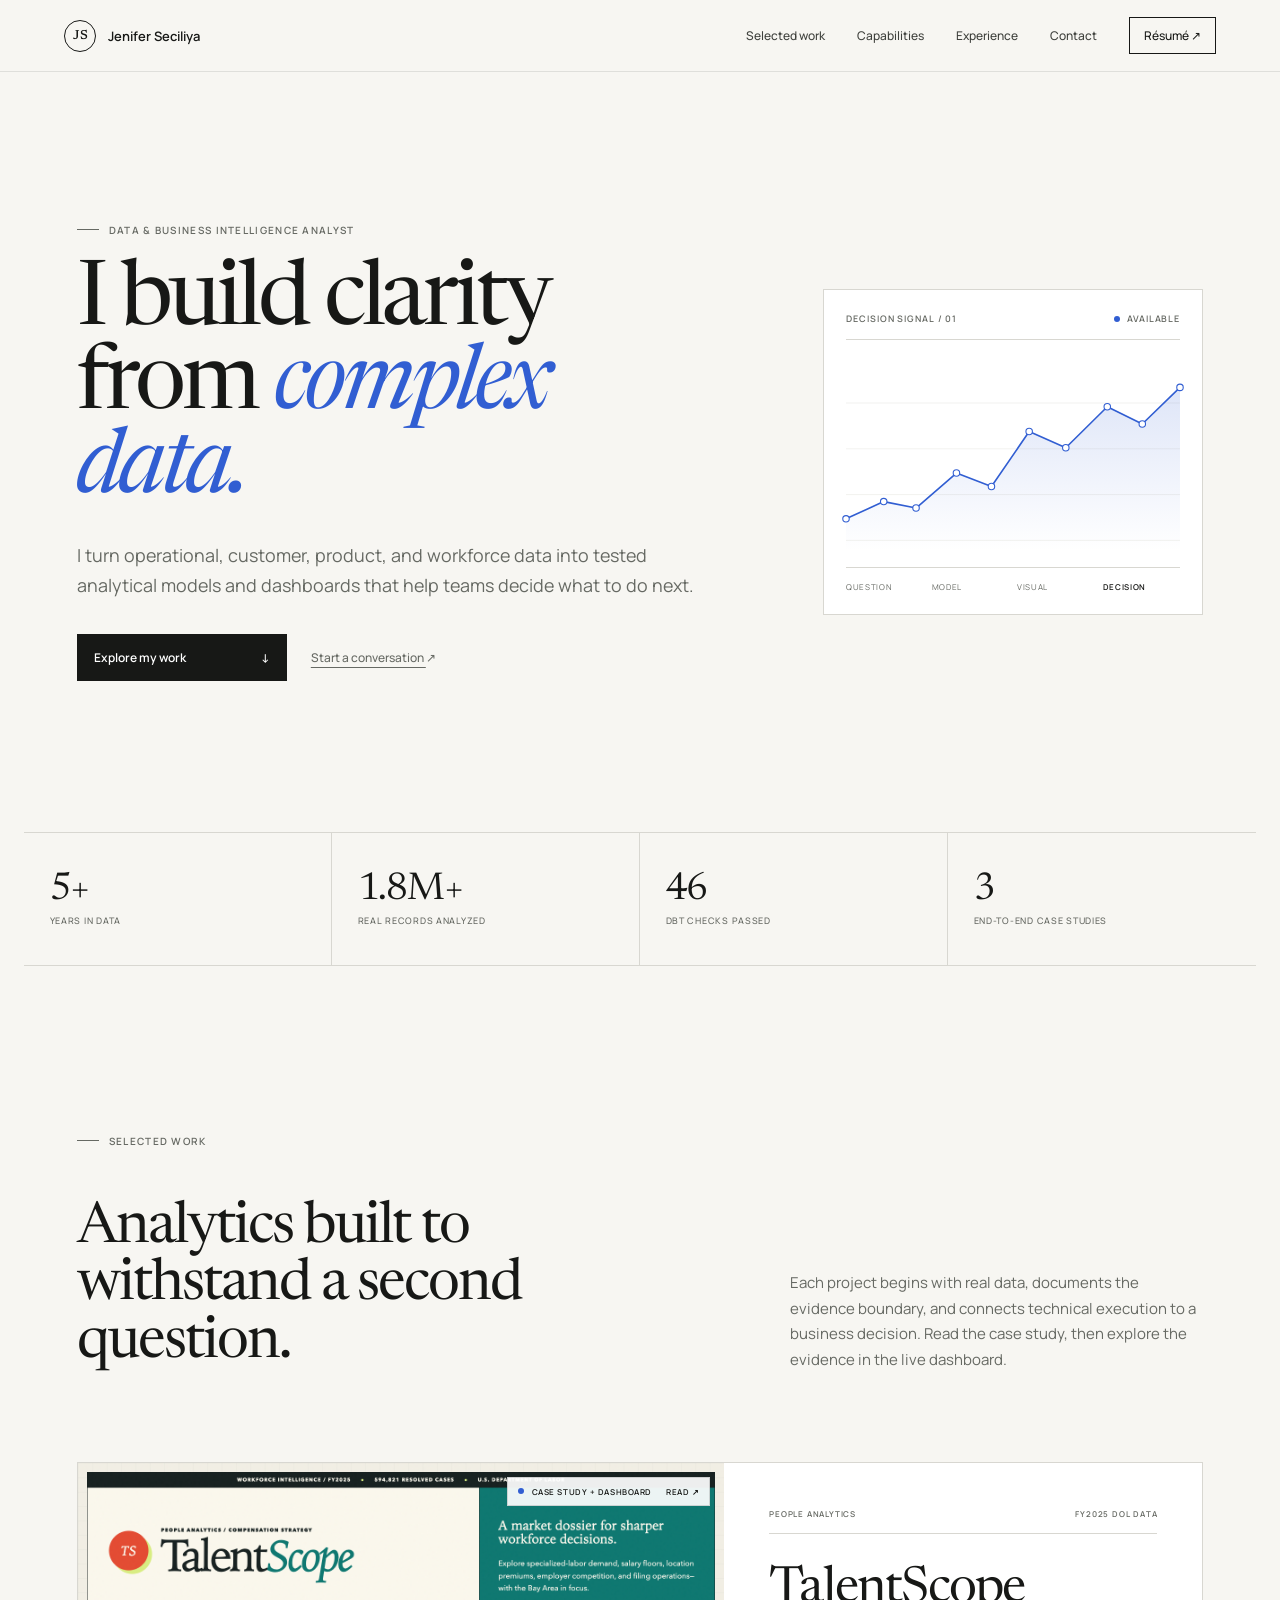
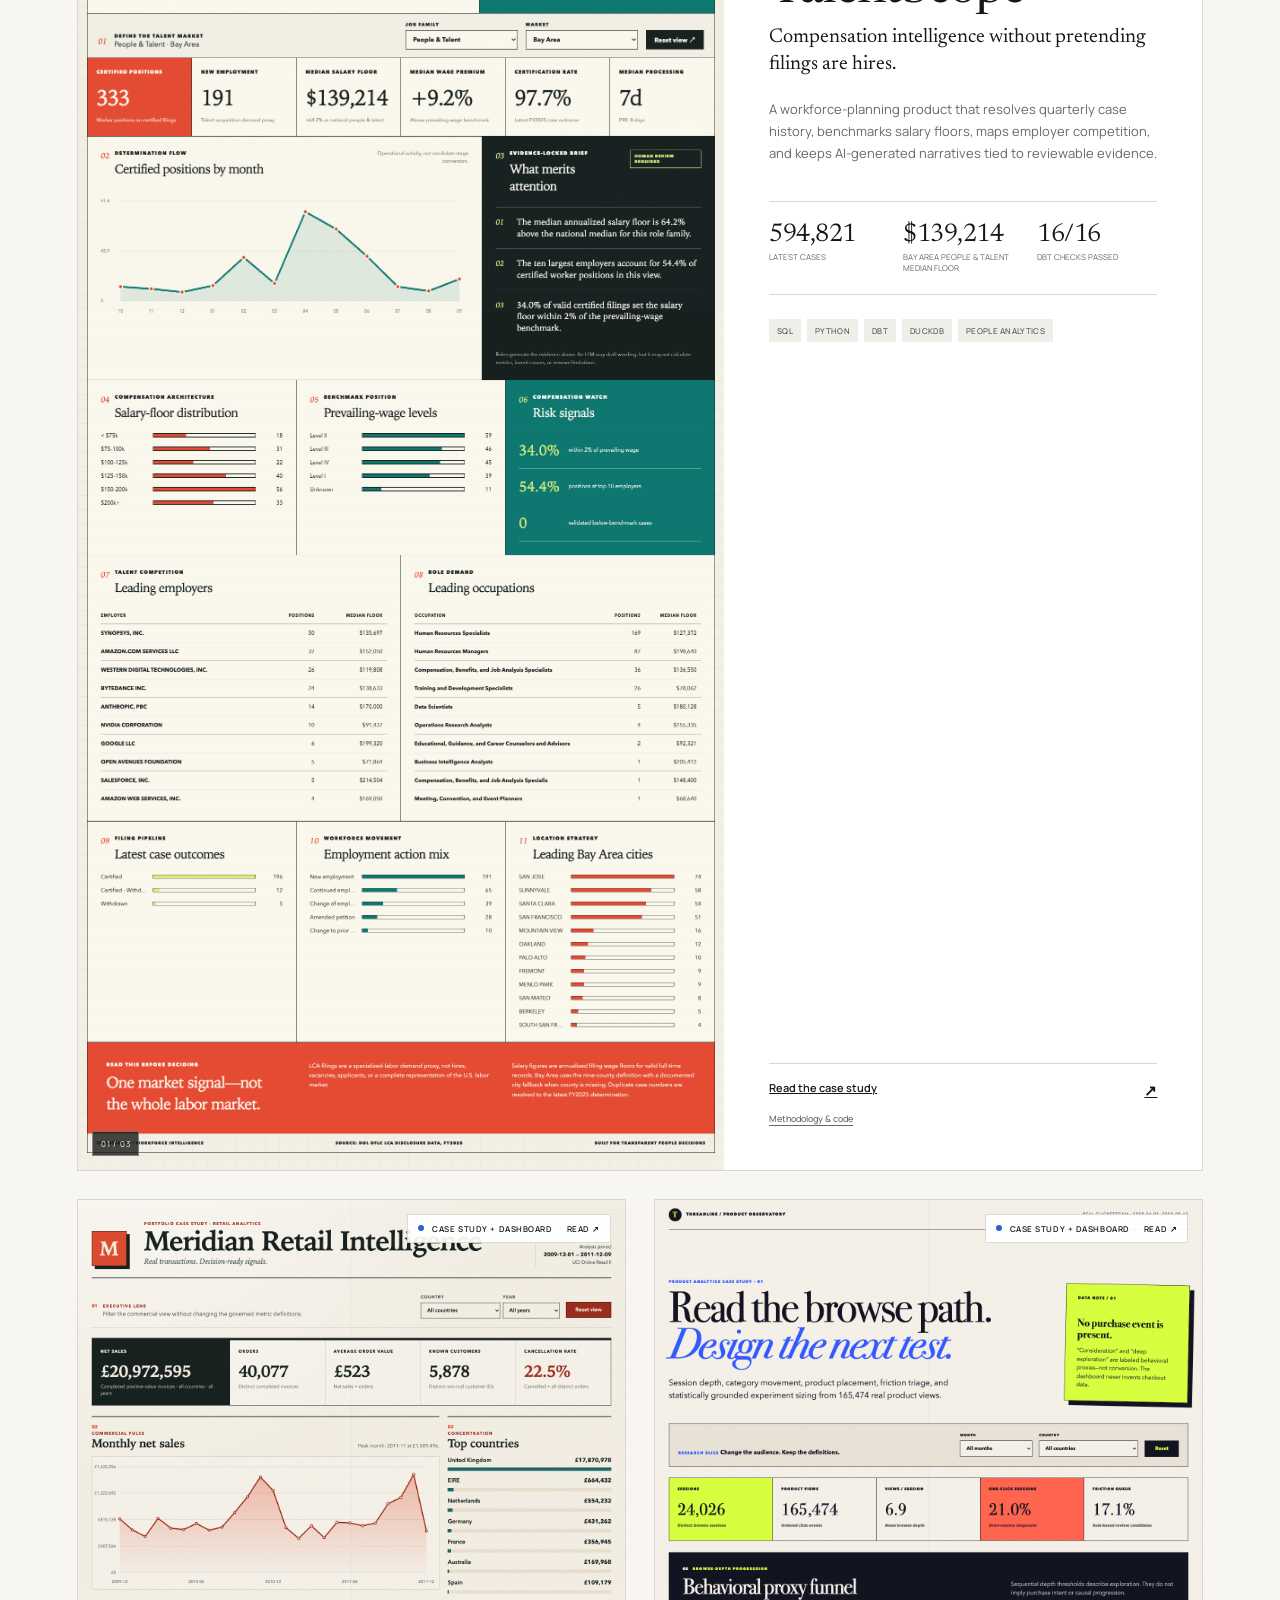
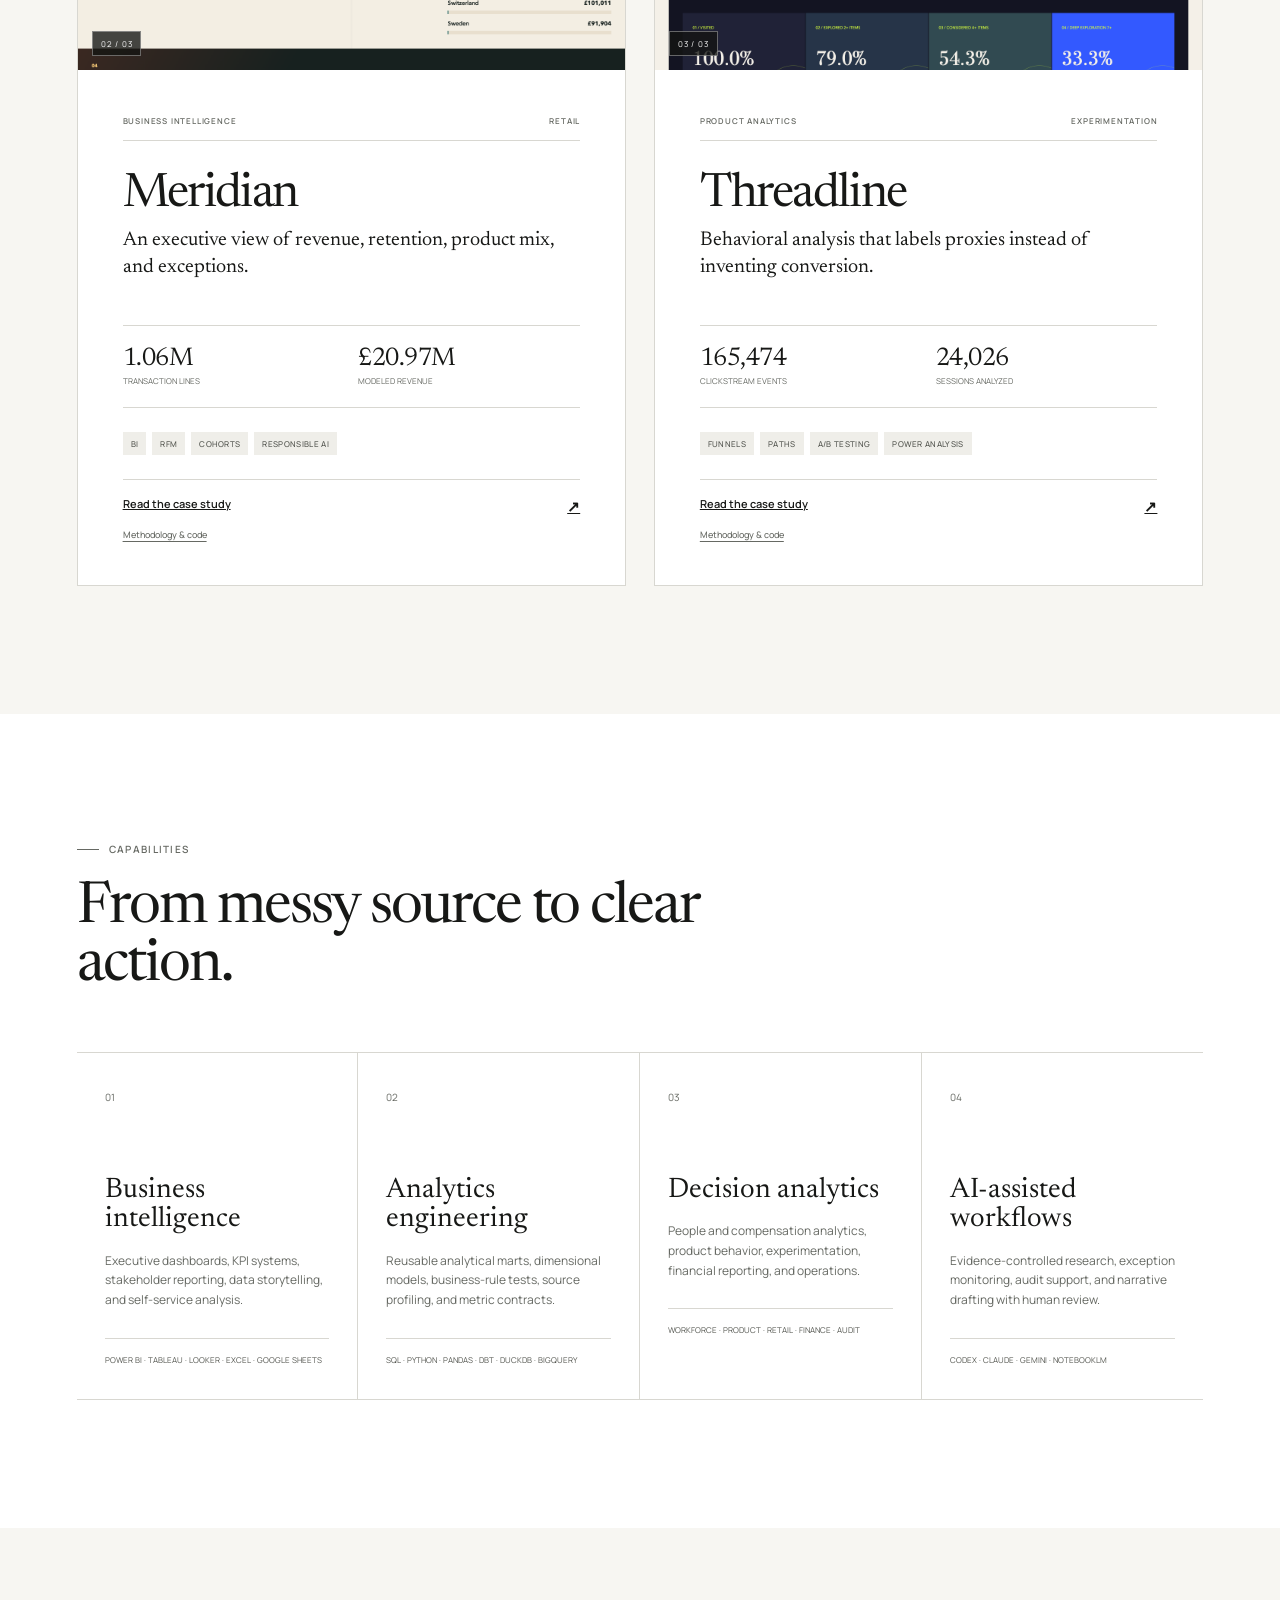
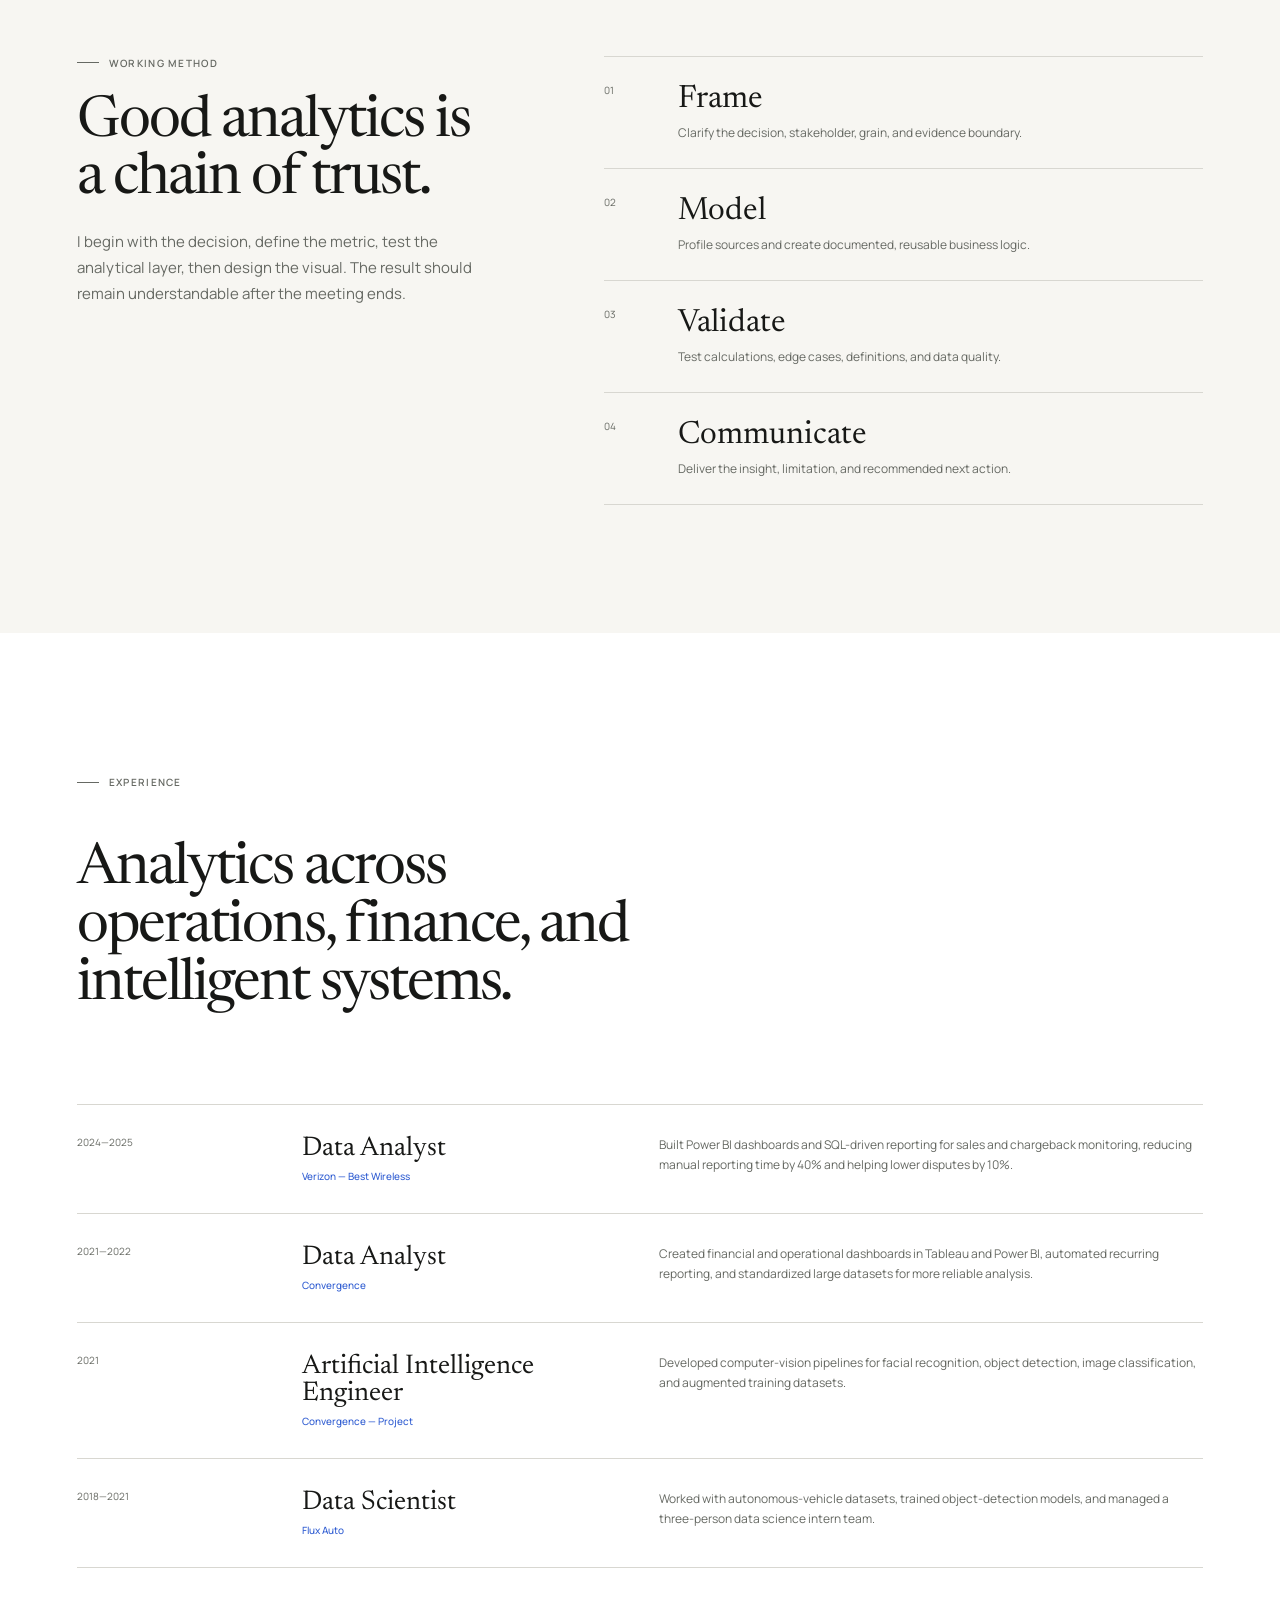
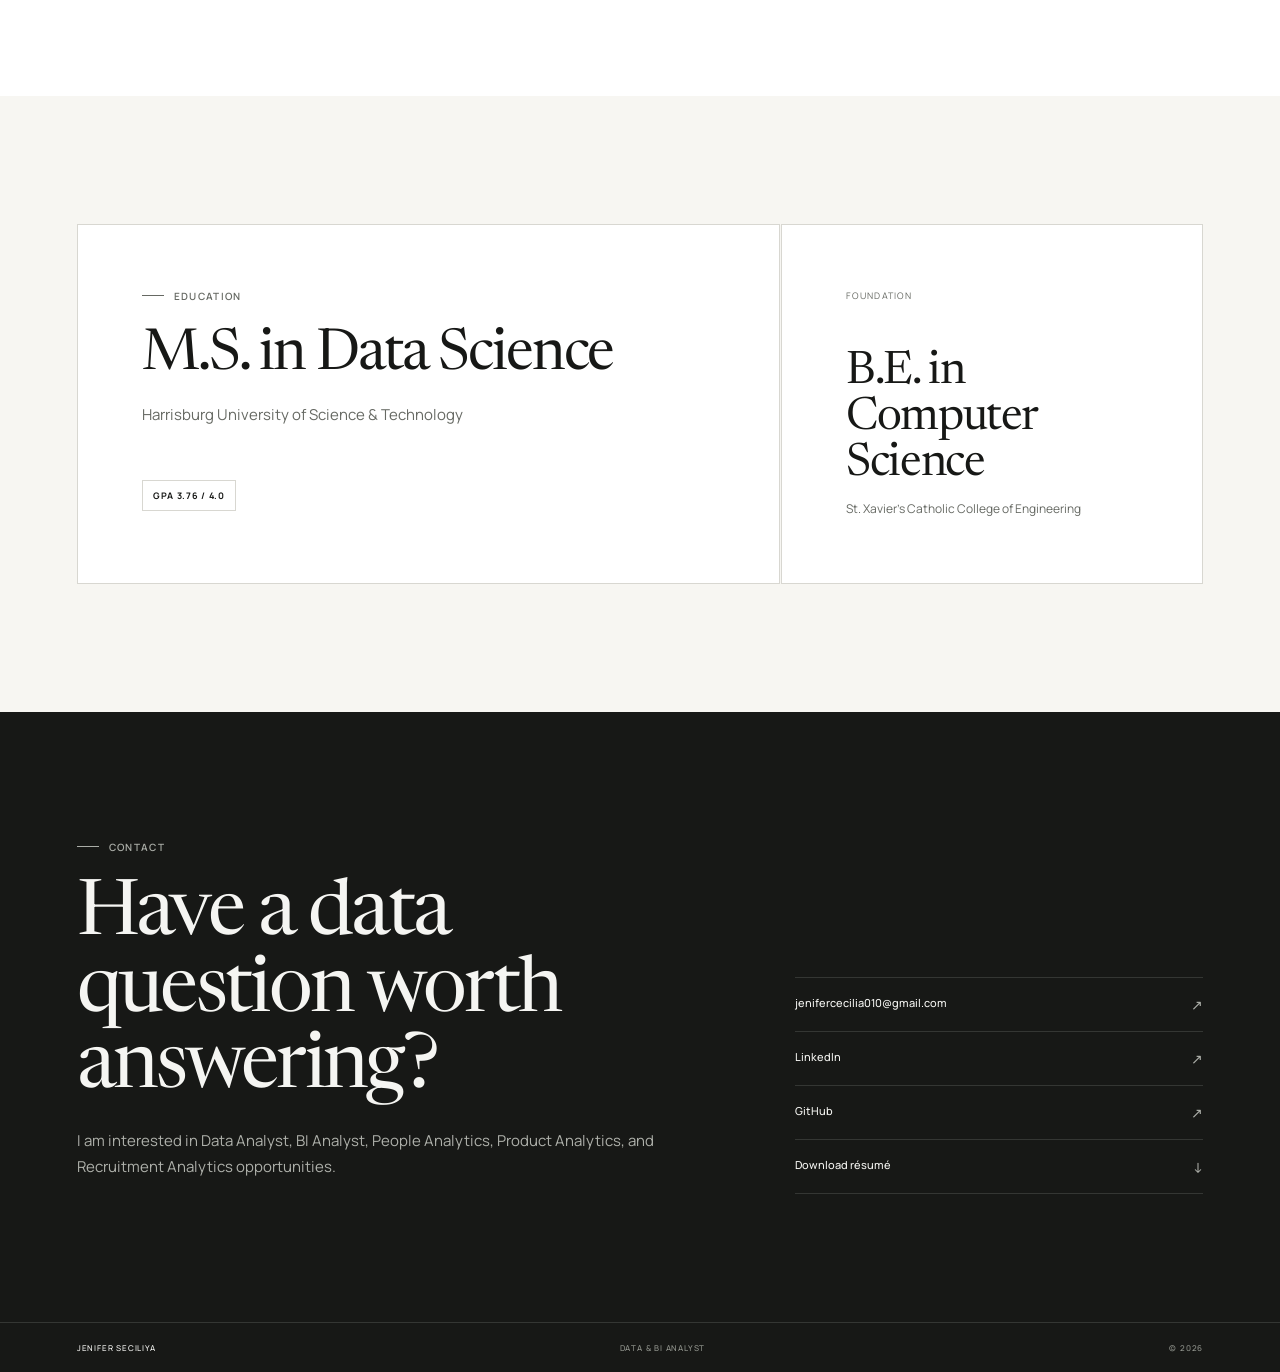
==== commit 759e9ed6: "Add narrative analytics case studies" ====
--- a/index.html
+++ b/index.html
@@ -125,17 +125,17 @@
           <h2>Analytics built to withstand a second question.</h2>
           <p>
             Each project begins with real data, documents the evidence boundary,
-            and connects technical execution to a business decision. Open any
-            dashboard below to filter and investigate the results yourself.
+            and connects technical execution to a business decision. Read the
+            case study, then explore the evidence in the live dashboard.
           </p>
         </div>
 
         <article class="project project-feature reveal">
-          <button class="project-image dashboard-trigger" type="button" data-dashboard="demos/talentscope/" data-title="TalentScope" data-source="https://github.com/jeniferseciliya/people-analytics-compensation-intelligence" aria-label="Open the interactive TalentScope dashboard">
+          <a class="project-image" href="case-studies/talentscope/" aria-label="Read the TalentScope people analytics case study">
             <img src="assets/projects/talentscope.png" alt="TalentScope people analytics dashboard showing Bay Area compensation and hiring metrics" />
             <span class="image-index">01 / 03</span>
-            <span class="interactive-badge"><span class="pulse-dot"></span> Interactive dashboard <b>Open ↗</b></span>
-          </button>
+            <span class="interactive-badge"><span class="pulse-dot"></span> Case study + dashboard <b>Read ↗</b></span>
+          </a>
           <div class="project-body">
             <div class="project-meta"><span>People analytics</span><span>FY2025 DOL data</span></div>
             <h3>TalentScope</h3>
@@ -152,7 +152,7 @@
             </div>
             <div class="tag-row"><span>SQL</span><span>Python</span><span>dbt</span><span>DuckDB</span><span>People Analytics</span></div>
             <div class="project-actions">
-              <button class="project-link dashboard-trigger" type="button" data-dashboard="demos/talentscope/" data-title="TalentScope" data-source="https://github.com/jeniferseciliya/people-analytics-compensation-intelligence">Explore live dashboard <span>↗</span></button>
+              <a class="project-link" href="case-studies/talentscope/">Read the case study <span>↗</span></a>
               <a class="source-link" href="https://github.com/jeniferseciliya/people-analytics-compensation-intelligence" target="_blank" rel="noopener">Methodology &amp; code</a>
             </div>
           </div>
@@ -160,11 +160,11 @@
 
         <div class="project-grid">
           <article class="project project-card reveal">
-            <button class="project-image dashboard-trigger" type="button" data-dashboard="demos/meridian/" data-title="Meridian" data-source="https://github.com/jeniferseciliya/retail-bi-ai-analytics" aria-label="Open the interactive Meridian dashboard">
+            <a class="project-image" href="case-studies/meridian/" aria-label="Read the Meridian retail business intelligence case study">
               <img src="assets/projects/meridian.png" alt="Meridian retail business intelligence dashboard" />
               <span class="image-index">02 / 03</span>
-              <span class="interactive-badge"><span class="pulse-dot"></span> Interactive dashboard <b>Open ↗</b></span>
-            </button>
+              <span class="interactive-badge"><span class="pulse-dot"></span> Case study + dashboard <b>Read ↗</b></span>
+            </a>
             <div class="project-body">
               <div class="project-meta"><span>Business intelligence</span><span>Retail</span></div>
               <h3>Meridian</h3>
@@ -175,18 +175,18 @@
               </div>
               <div class="tag-row"><span>BI</span><span>RFM</span><span>Cohorts</span><span>Responsible AI</span></div>
               <div class="project-actions">
-                <button class="project-link dashboard-trigger" type="button" data-dashboard="demos/meridian/" data-title="Meridian" data-source="https://github.com/jeniferseciliya/retail-bi-ai-analytics">Explore live dashboard <span>↗</span></button>
+                <a class="project-link" href="case-studies/meridian/">Read the case study <span>↗</span></a>
                 <a class="source-link" href="https://github.com/jeniferseciliya/retail-bi-ai-analytics" target="_blank" rel="noopener">Methodology &amp; code</a>
               </div>
             </div>
           </article>
 
           <article class="project project-card reveal" data-delay="100">
-            <button class="project-image dashboard-trigger" type="button" data-dashboard="demos/threadline/" data-title="Threadline" data-source="https://github.com/jeniferseciliya/product-analytics-experimentation" aria-label="Open the interactive Threadline dashboard">
+            <a class="project-image" href="case-studies/threadline/" aria-label="Read the Threadline product analytics case study">
               <img src="assets/projects/threadline.png" alt="Threadline product analytics and experimentation dashboard" />
               <span class="image-index">03 / 03</span>
-              <span class="interactive-badge"><span class="pulse-dot"></span> Interactive dashboard <b>Open ↗</b></span>
-            </button>
+              <span class="interactive-badge"><span class="pulse-dot"></span> Case study + dashboard <b>Read ↗</b></span>
+            </a>
             <div class="project-body">
               <div class="project-meta"><span>Product analytics</span><span>Experimentation</span></div>
               <h3>Threadline</h3>
@@ -197,7 +197,7 @@
               </div>
               <div class="tag-row"><span>Funnels</span><span>Paths</span><span>A/B Testing</span><span>Power Analysis</span></div>
               <div class="project-actions">
-                <button class="project-link dashboard-trigger" type="button" data-dashboard="demos/threadline/" data-title="Threadline" data-source="https://github.com/jeniferseciliya/product-analytics-experimentation">Explore live dashboard <span>↗</span></button>
+                <a class="project-link" href="case-studies/threadline/">Read the case study <span>↗</span></a>
                 <a class="source-link" href="https://github.com/jeniferseciliya/product-analytics-experimentation" target="_blank" rel="noopener">Methodology &amp; code</a>
               </div>
             </div>
@@ -321,27 +321,6 @@
       <span>© <span id="current-year"></span></span>
     </footer>
 
-    <div class="dashboard-modal" id="dashboard-modal" aria-hidden="true">
-      <div class="dashboard-backdrop" data-dashboard-close></div>
-      <section class="dashboard-window" role="dialog" aria-modal="true" aria-labelledby="dashboard-modal-title">
-        <header class="dashboard-toolbar">
-          <div>
-            <span class="dashboard-status"><span class="pulse-dot"></span> Live analysis</span>
-            <strong id="dashboard-modal-title">Interactive dashboard</strong>
-          </div>
-          <div class="dashboard-toolbar-actions">
-            <a id="dashboard-full-link" href="demos/talentscope/" target="_blank" rel="noopener">Full screen ↗</a>
-            <a id="dashboard-source-link" href="https://github.com/jeniferseciliya" target="_blank" rel="noopener">View code ↗</a>
-            <button class="dashboard-close" type="button" data-dashboard-close aria-label="Close interactive dashboard">Close ×</button>
-          </div>
-        </header>
-        <div class="dashboard-frame-wrap">
-          <div class="dashboard-loader" id="dashboard-loader"><span></span> Loading the real dashboard…</div>
-          <iframe id="dashboard-frame" title="Interactive analytics dashboard" loading="lazy"></iframe>
-        </div>
-      </section>
-    </div>
-
     <script src="script.js"></script>
   </body>
 </html>
--- a/styles.css
+++ b/styles.css
@@ -14,7 +14,6 @@
 * { box-sizing: border-box; }
 html { scroll-behavior: smooth; }
 body { margin: 0; color: var(--ink); background: var(--paper); font-family: var(--body); font-size: 15px; }
-body.modal-open { overflow: hidden; }
 a { color: inherit; }
 img { display: block; max-width: 100%; }
 button, input, select { font: inherit; }
@@ -85,13 +84,12 @@
 
 .work { padding-top: clamp(110px, 12vw, 170px); }
 .section-heading { display: grid; grid-template-columns: 1.15fr .75fr; gap: 80px; align-items: end; max-width: 1180px; margin-bottom: clamp(58px, 7vw, 96px); }
-.section-heading .overline { grid-column: 1 / -1; margin-bottom: -28px; }
+.section-heading:not(.light) .overline { grid-column: 1 / -1; margin-bottom: -28px; }
 .section-heading h2 { margin-bottom: 0; }
 .section-heading > p:last-child { max-width: 480px; margin: 0; color: var(--muted); line-height: 1.7; }
 .project { overflow: hidden; border: 1px solid var(--line); background: var(--surface); }
 .project-feature { display: grid; grid-template-columns: 1.15fr .85fr; max-width: 1248px; margin: 0 auto 28px; }
-.project-image { position: relative; min-height: 520px; overflow: hidden; background: var(--soft); }
-button.project-image { width: 100%; padding: 0; border: 0; color: inherit; font: inherit; text-align: left; cursor: pointer; }
+.project-image { position: relative; display: block; min-height: 520px; overflow: hidden; color: inherit; background: var(--soft); text-decoration: none; }
 .project-image img { width: 100%; height: 100%; object-fit: cover; object-position: top; transition: transform 500ms ease; }
 .project-image:hover img { transform: scale(1.012); }
 .project-image:focus-visible { outline: 2px solid var(--accent); outline-offset: -2px; }
@@ -124,6 +122,7 @@
 
 .capabilities { background: var(--surface); }
 .section-heading.light { display: block; margin-bottom: 56px; }
+.section-heading.light .overline { margin-bottom: 24px; }
 .section-heading.light h2 { max-width: 760px; }
 .capability-grid { display: grid; grid-template-columns: repeat(4,1fr); border-block: 1px solid var(--line); }
 .capability { min-height: 330px; padding: 32px 28px; border-right: 1px solid var(--line); }
@@ -174,25 +173,6 @@
 footer { display: flex; justify-content: space-between; gap: 24px; padding: 19px clamp(24px,6vw,96px); border-top: 1px solid var(--line-dark); color: #92958e; background: var(--ink); font-size: 8px; font-weight: 500; letter-spacing: .1em; text-transform: uppercase; }
 footer a { color: #f5f5f2; text-decoration: none; }
 
-.dashboard-modal { position: fixed; inset: 0; z-index: 100; display: grid; place-items: center; padding: 24px; visibility: hidden; opacity: 0; transition: opacity 160ms ease, visibility 160ms ease; }
-.dashboard-modal.open { visibility: visible; opacity: 1; }
-.dashboard-backdrop { position: absolute; inset: 0; background: rgba(18,19,17,.78); backdrop-filter: blur(7px); }
-.dashboard-window { position: relative; display: grid; grid-template-rows: auto 1fr; width: min(1560px, 96vw); height: min(920px, 94vh); overflow: hidden; border: 1px solid #4a4c48; background: var(--surface); box-shadow: 0 24px 70px rgba(0,0,0,.26); transform: translateY(10px); transition: transform 180ms ease; }
-.dashboard-modal.open .dashboard-window { transform: translateY(0); }
-.dashboard-toolbar { display: flex; align-items: center; justify-content: space-between; gap: 28px; min-height: 68px; padding: 12px 14px 12px 20px; border-bottom: 1px solid var(--line); color: var(--ink); background: var(--surface); }
-.dashboard-toolbar > div:first-child { display: flex; align-items: center; gap: 14px; }
-.dashboard-status { display: flex; align-items: center; gap: 7px; color: var(--muted); font-size: 8px; font-weight: 600; letter-spacing: .1em; text-transform: uppercase; }
-.dashboard-toolbar strong { font: 400 23px var(--display); }
-.dashboard-toolbar-actions { display: flex; align-items: center; gap: 7px; }
-.dashboard-toolbar-actions a, .dashboard-close { padding: 9px 11px; border: 1px solid var(--line); color: var(--ink); background: transparent; font: 500 9px var(--body); text-decoration: none; text-transform: uppercase; cursor: pointer; }
-.dashboard-toolbar-actions a:hover, .dashboard-close:hover { border-color: var(--ink); background: var(--soft); }
-.dashboard-frame-wrap { position: relative; min-height: 0; background: var(--soft); }
-.dashboard-frame-wrap iframe { width: 100%; height: 100%; border: 0; background: white; opacity: 0; transition: opacity 150ms ease; }
-.dashboard-frame-wrap.loaded iframe { opacity: 1; }
-.dashboard-loader { position: absolute; inset: 0; z-index: 1; display: flex; align-items: center; justify-content: center; gap: 12px; color: var(--muted); font-size: 9px; font-weight: 600; letter-spacing: .08em; text-transform: uppercase; }
-.dashboard-loader span { width: 12px; height: 12px; border: 1px solid var(--ink); border-right-color: transparent; border-radius: 50%; animation: spin .8s linear infinite; }
-.dashboard-frame-wrap.loaded .dashboard-loader { display: none; }
-@keyframes spin { to { transform: rotate(360deg); } }
 .reveal { opacity: 1; transform: none; }
 
 @media (max-width: 1050px) {
@@ -227,7 +207,7 @@
   .proof-strip div:nth-child(2) { border-right: 0; }
   .proof-strip div:nth-child(-n+2) { border-bottom: 1px solid var(--line); }
   .section-heading { display: block; }
-  .section-heading .overline { margin-bottom: 22px; }
+  .section-heading:not(.light) .overline { margin-bottom: 22px; }
   .section-heading h2 { margin-bottom: 24px; }
   .project-grid { grid-template-columns: 1fr; }
   .project-image, .project-feature .project-image, .project-card .project-image { min-height: 360px; max-height: 450px; }
@@ -246,13 +226,6 @@
   .education-main, .education-secondary { min-height: 330px; padding: 38px 24px; }
   .contact { padding-block: 84px; }
   footer { flex-direction: column; }
-  .dashboard-modal { padding: 0; }
-  .dashboard-window { width: 100vw; height: 100dvh; border: 0; }
-  .dashboard-toolbar { align-items: flex-start; min-height: 98px; padding: 13px; }
-  .dashboard-toolbar > div:first-child { display: block; }
-  .dashboard-status { margin-bottom: 4px; }
-  .dashboard-toolbar strong { font-size: 20px; }
-  .dashboard-toolbar-actions a { display: none; }
 }
 
 @media (prefers-reduced-motion: reduce) {
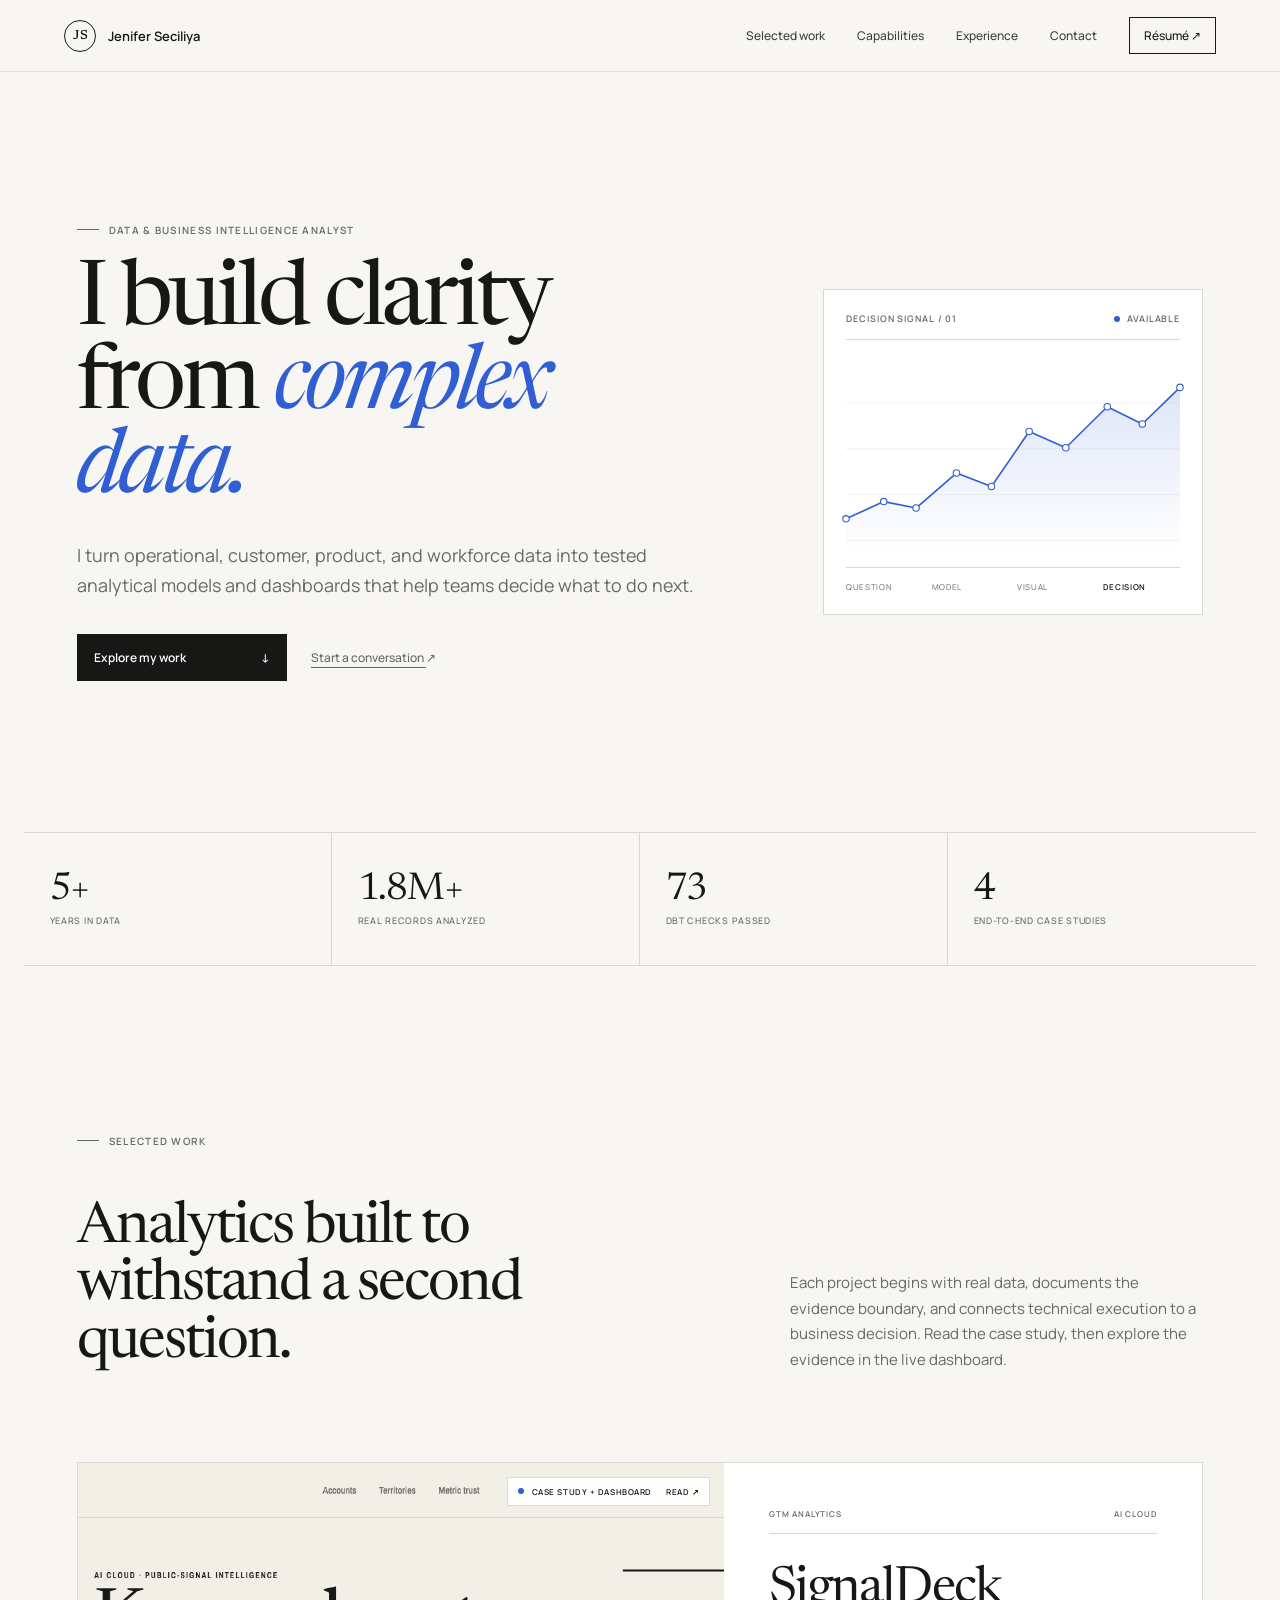
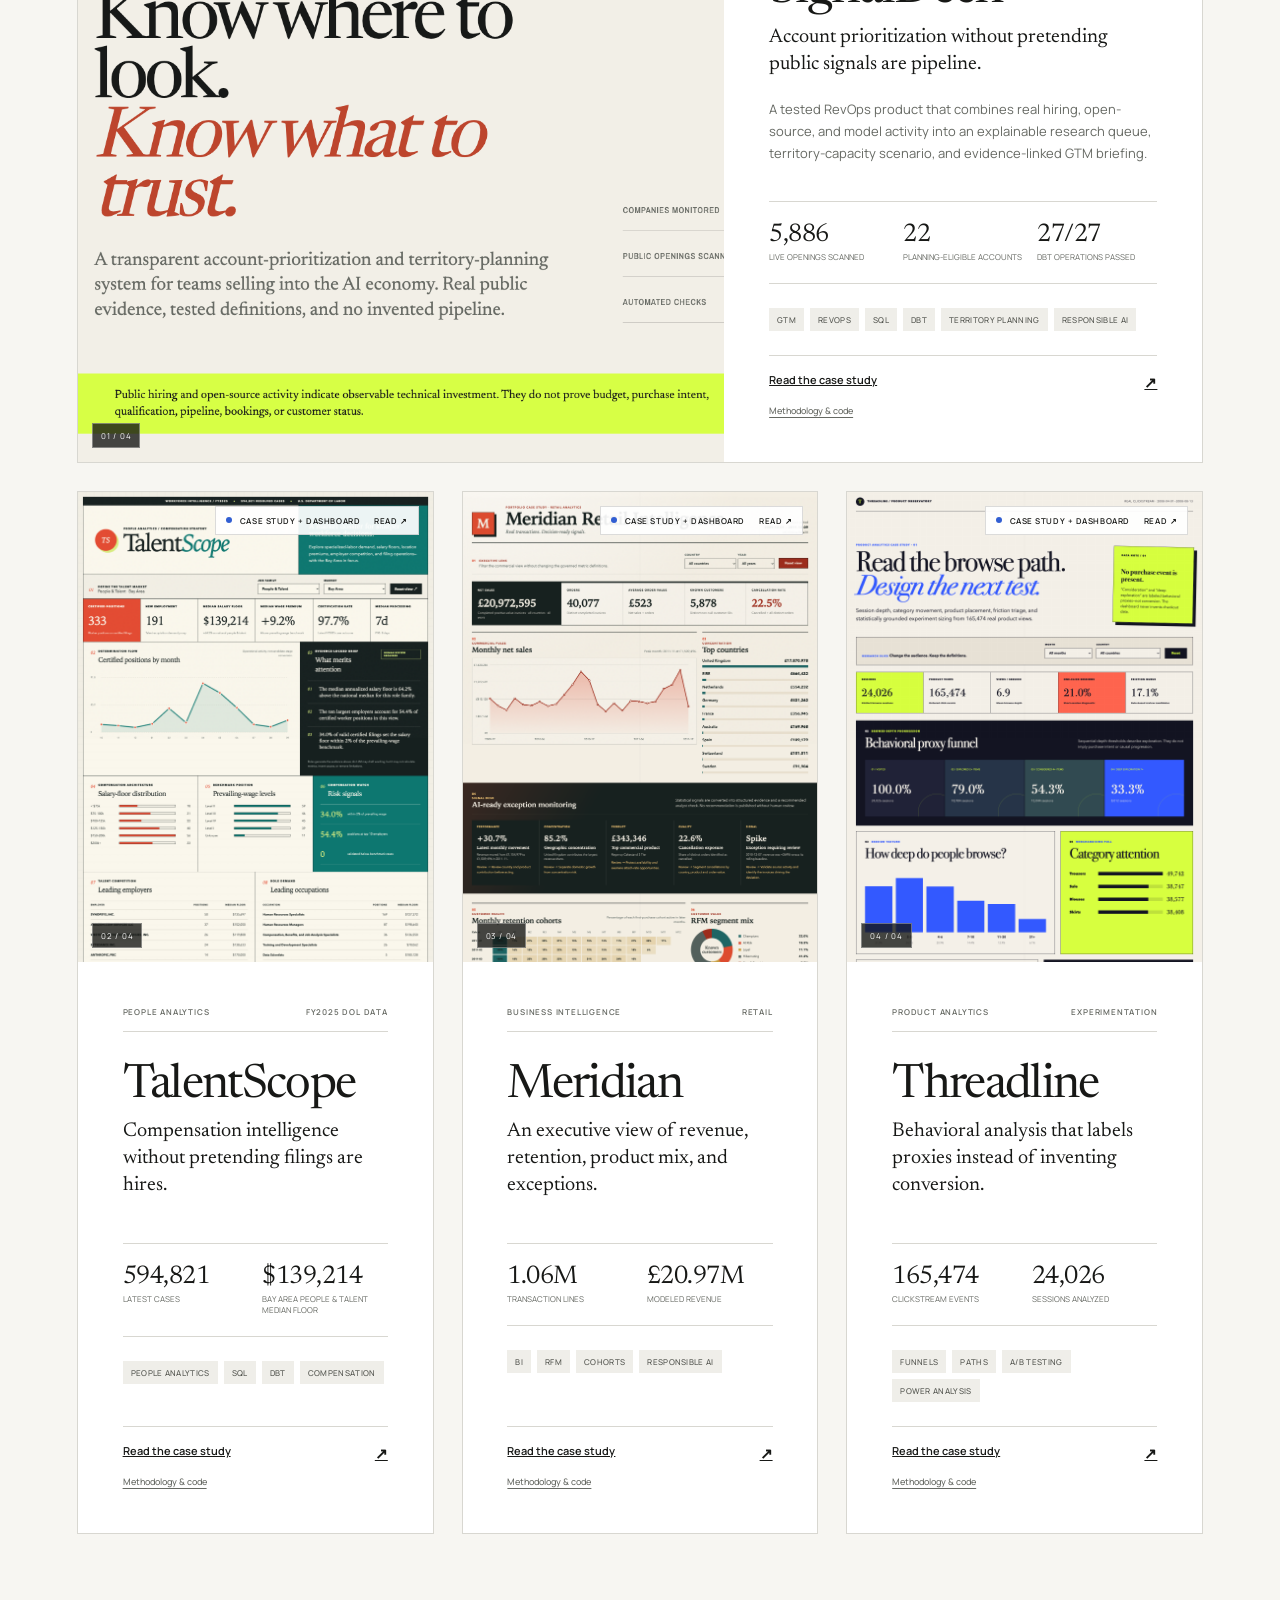
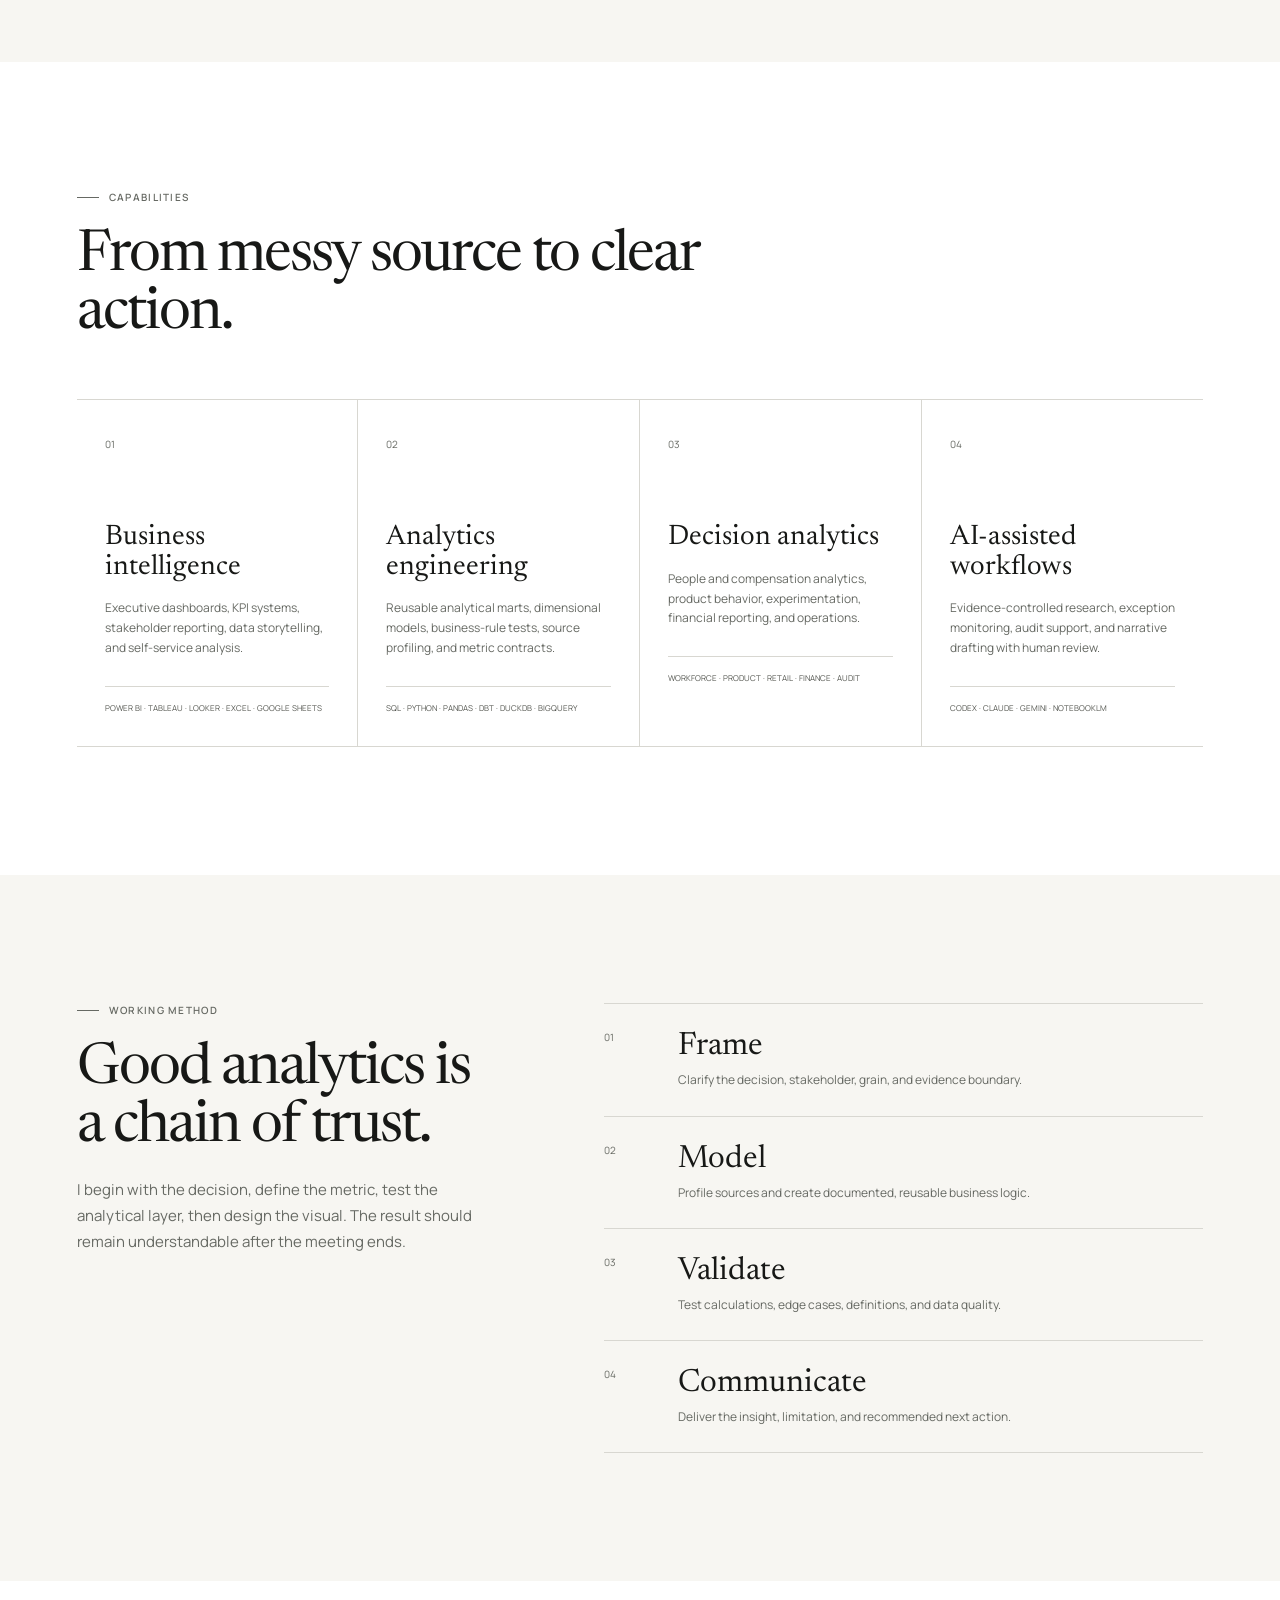
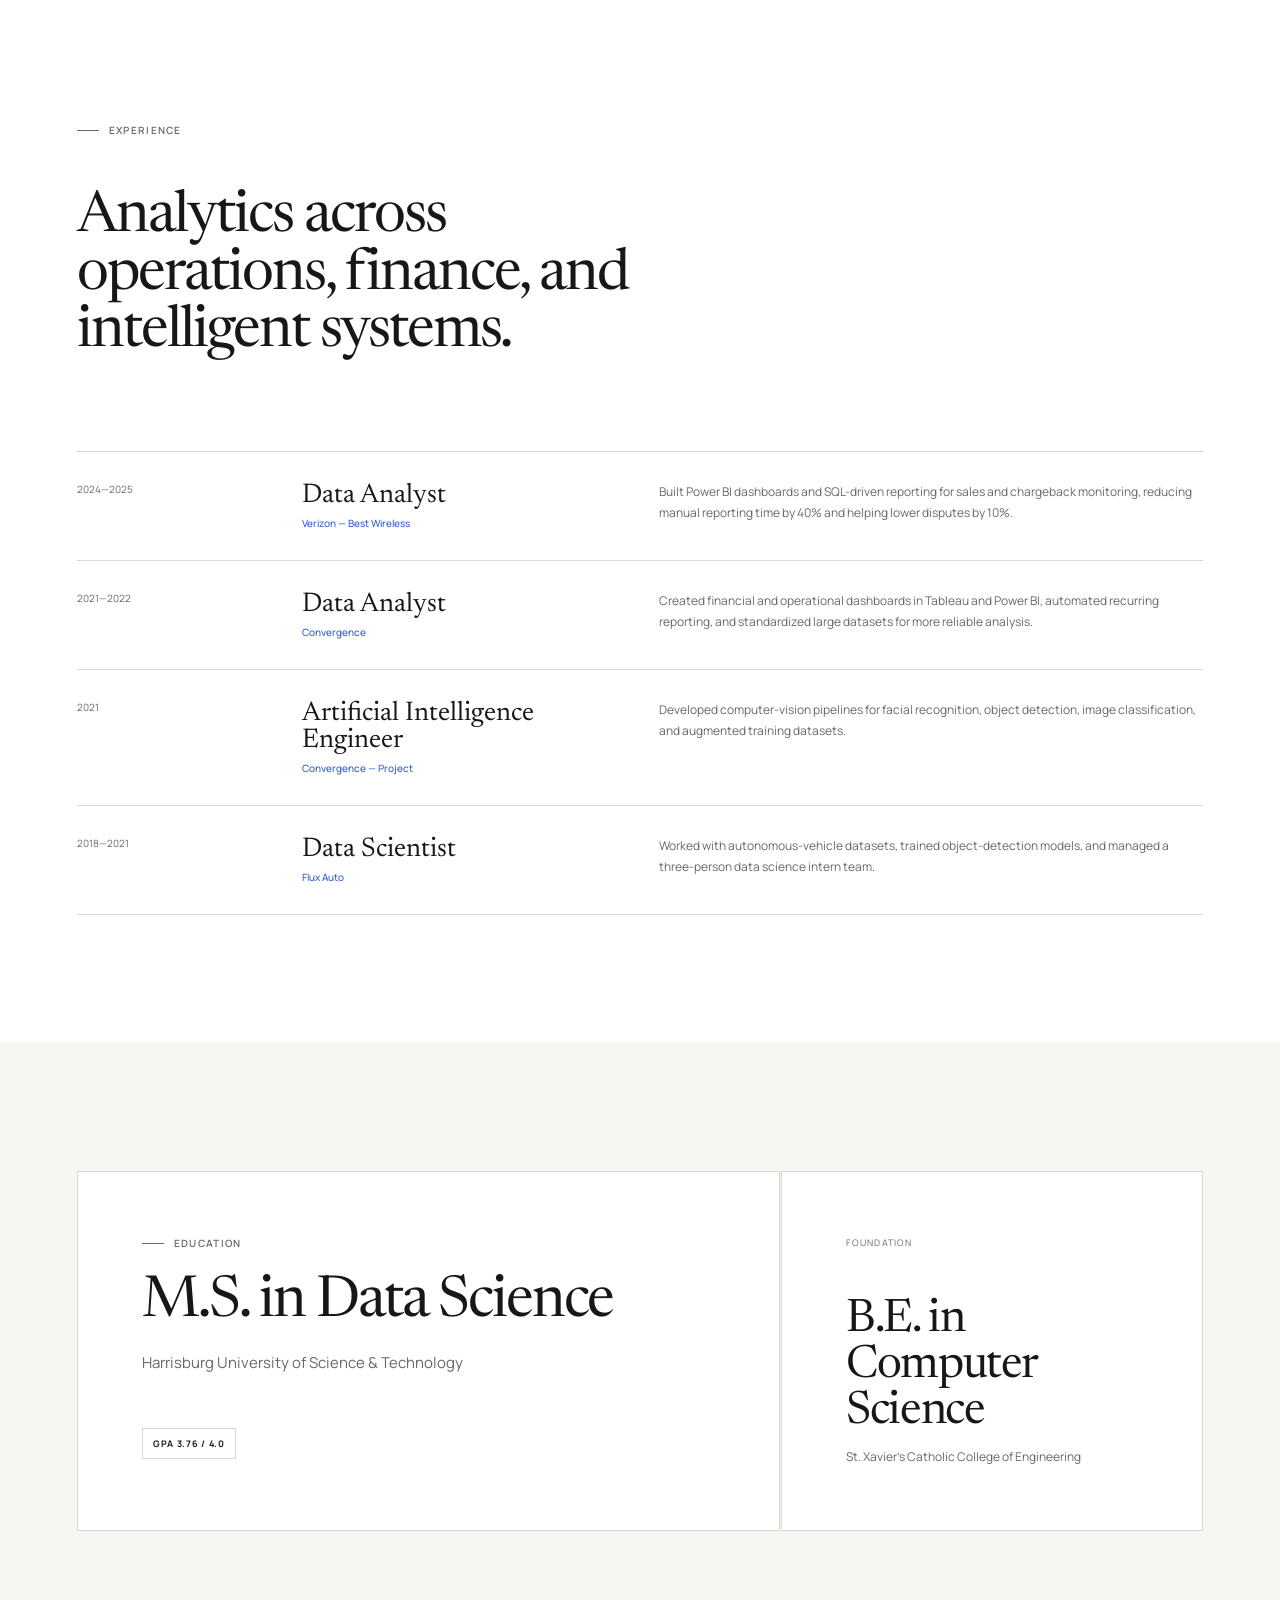
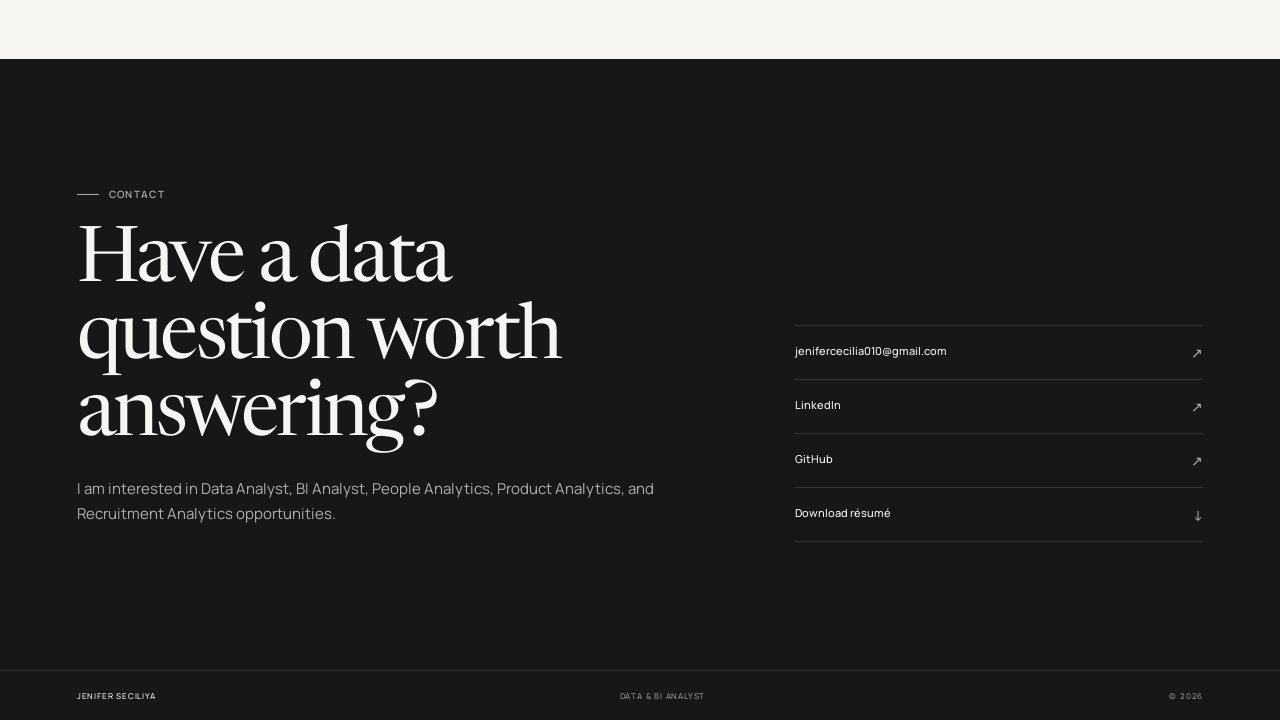
==== commit 20ea0472: "Add SignalDeck GTM case study" ====
--- a/index.html
+++ b/index.html
@@ -115,8 +115,8 @@
       <section class="proof-strip" aria-label="Portfolio summary">
         <div><strong>5+</strong><span>years in data</span></div>
         <div><strong>1.8M+</strong><span>real records analyzed</span></div>
-        <div><strong>46</strong><span>dbt checks passed</span></div>
-        <div><strong>3</strong><span>end-to-end case studies</span></div>
+        <div><strong>73</strong><span>dbt checks passed</span></div>
+        <div><strong>4</strong><span>end-to-end case studies</span></div>
       </section>
 
       <section class="work section-pad" id="work">
@@ -131,38 +131,60 @@
         </div>
 
         <article class="project project-feature reveal">
-          <a class="project-image" href="case-studies/talentscope/" aria-label="Read the TalentScope people analytics case study">
-            <img src="assets/projects/talentscope.png" alt="TalentScope people analytics dashboard showing Bay Area compensation and hiring metrics" />
-            <span class="image-index">01 / 03</span>
+          <a class="project-image" href="case-studies/signaldeck/" aria-label="Read the SignalDeck GTM analytics case study">
+            <img src="assets/projects/signaldeck.png" alt="SignalDeck AI-cloud GTM account prioritization and territory analytics dashboard" />
+            <span class="image-index">01 / 04</span>
             <span class="interactive-badge"><span class="pulse-dot"></span> Case study + dashboard <b>Read ↗</b></span>
           </a>
           <div class="project-body">
-            <div class="project-meta"><span>People analytics</span><span>FY2025 DOL data</span></div>
-            <h3>TalentScope</h3>
-            <p class="project-subtitle">Compensation intelligence without pretending filings are hires.</p>
+            <div class="project-meta"><span>GTM analytics</span><span>AI cloud</span></div>
+            <h3>SignalDeck</h3>
+            <p class="project-subtitle">Account prioritization without pretending public signals are pipeline.</p>
             <p>
-              A workforce-planning product that resolves quarterly case history,
-              benchmarks salary floors, maps employer competition, and keeps AI-generated
-              narratives tied to reviewable evidence.
+              A tested RevOps product that combines real hiring, open-source, and model
+              activity into an explainable research queue, territory-capacity scenario,
+              and evidence-linked GTM briefing.
             </p>
             <div class="project-stats">
-              <div><strong>594,821</strong><span>latest cases</span></div>
-              <div><strong>$139,214</strong><span>Bay Area People &amp; Talent median floor</span></div>
-              <div><strong>16/16</strong><span>dbt checks passed</span></div>
-            </div>
-            <div class="tag-row"><span>SQL</span><span>Python</span><span>dbt</span><span>DuckDB</span><span>People Analytics</span></div>
+              <div><strong>5,886</strong><span>live openings scanned</span></div>
+              <div><strong>22</strong><span>planning-eligible accounts</span></div>
+              <div><strong>27/27</strong><span>dbt operations passed</span></div>
+            </div>
+            <div class="tag-row"><span>GTM</span><span>RevOps</span><span>SQL</span><span>dbt</span><span>Territory Planning</span><span>Responsible AI</span></div>
             <div class="project-actions">
-              <a class="project-link" href="case-studies/talentscope/">Read the case study <span>↗</span></a>
-              <a class="source-link" href="https://github.com/jeniferseciliya/people-analytics-compensation-intelligence" target="_blank" rel="noopener">Methodology &amp; code</a>
+              <a class="project-link" href="case-studies/signaldeck/">Read the case study <span>↗</span></a>
+              <a class="source-link" href="https://github.com/jeniferseciliya/ai-cloud-gtm-intelligence" target="_blank" rel="noopener">Methodology &amp; code</a>
             </div>
           </div>
         </article>
 
         <div class="project-grid">
+          <article class="project project-card reveal">
+            <a class="project-image" href="case-studies/talentscope/" aria-label="Read the TalentScope people analytics case study">
+              <img src="assets/projects/talentscope.png" alt="TalentScope people analytics dashboard showing Bay Area compensation and hiring metrics" />
+              <span class="image-index">02 / 04</span>
+              <span class="interactive-badge"><span class="pulse-dot"></span> Case study + dashboard <b>Read ↗</b></span>
+            </a>
+            <div class="project-body">
+              <div class="project-meta"><span>People analytics</span><span>FY2025 DOL data</span></div>
+              <h3>TalentScope</h3>
+              <p class="project-subtitle">Compensation intelligence without pretending filings are hires.</p>
+              <div class="project-stats compact">
+                <div><strong>594,821</strong><span>latest cases</span></div>
+                <div><strong>$139,214</strong><span>Bay Area People &amp; Talent median floor</span></div>
+              </div>
+              <div class="tag-row"><span>People Analytics</span><span>SQL</span><span>dbt</span><span>Compensation</span></div>
+              <div class="project-actions">
+                <a class="project-link" href="case-studies/talentscope/">Read the case study <span>↗</span></a>
+                <a class="source-link" href="https://github.com/jeniferseciliya/people-analytics-compensation-intelligence" target="_blank" rel="noopener">Methodology &amp; code</a>
+              </div>
+            </div>
+          </article>
+
           <article class="project project-card reveal">
             <a class="project-image" href="case-studies/meridian/" aria-label="Read the Meridian retail business intelligence case study">
               <img src="assets/projects/meridian.png" alt="Meridian retail business intelligence dashboard" />
-              <span class="image-index">02 / 03</span>
+              <span class="image-index">03 / 04</span>
               <span class="interactive-badge"><span class="pulse-dot"></span> Case study + dashboard <b>Read ↗</b></span>
             </a>
             <div class="project-body">
@@ -184,7 +206,7 @@
           <article class="project project-card reveal" data-delay="100">
             <a class="project-image" href="case-studies/threadline/" aria-label="Read the Threadline product analytics case study">
               <img src="assets/projects/threadline.png" alt="Threadline product analytics and experimentation dashboard" />
-              <span class="image-index">03 / 03</span>
+              <span class="image-index">04 / 04</span>
               <span class="interactive-badge"><span class="pulse-dot"></span> Case study + dashboard <b>Read ↗</b></span>
             </a>
             <div class="project-body">
--- a/styles.css
+++ b/styles.css
@@ -113,7 +113,7 @@
 .project-link span { font-size: 15px; }
 .project-link:hover, .project-link:focus-visible { color: var(--accent); }
 .source-link { width: fit-content; color: var(--muted); font-size: 9px; font-weight: 500; text-decoration-thickness: 1px; text-underline-offset: 3px; }
-.project-grid { display: grid; grid-template-columns: 1fr 1fr; gap: 28px; max-width: 1248px; margin: 0 auto; }
+.project-grid { display: grid; grid-template-columns: repeat(3, 1fr); gap: 28px; max-width: 1248px; margin: 0 auto; }
 .project-card { display: flex; flex-direction: column; }
 .project-card .project-image { min-height: 390px; max-height: 470px; }
 .project-card .project-body { flex: 1; }
@@ -180,6 +180,7 @@
   .hero-visual { width: min(100%, 680px); }
   .project-feature { grid-template-columns: 1fr; }
   .project-feature .project-image { min-height: 520px; max-height: 640px; }
+  .project-grid { grid-template-columns: 1fr 1fr; }
   .capability-grid { grid-template-columns: 1fr 1fr; }
   .capability:nth-child(2) { border-right: 0; }
   .capability:nth-child(-n+2) { border-bottom: 1px solid var(--line); }
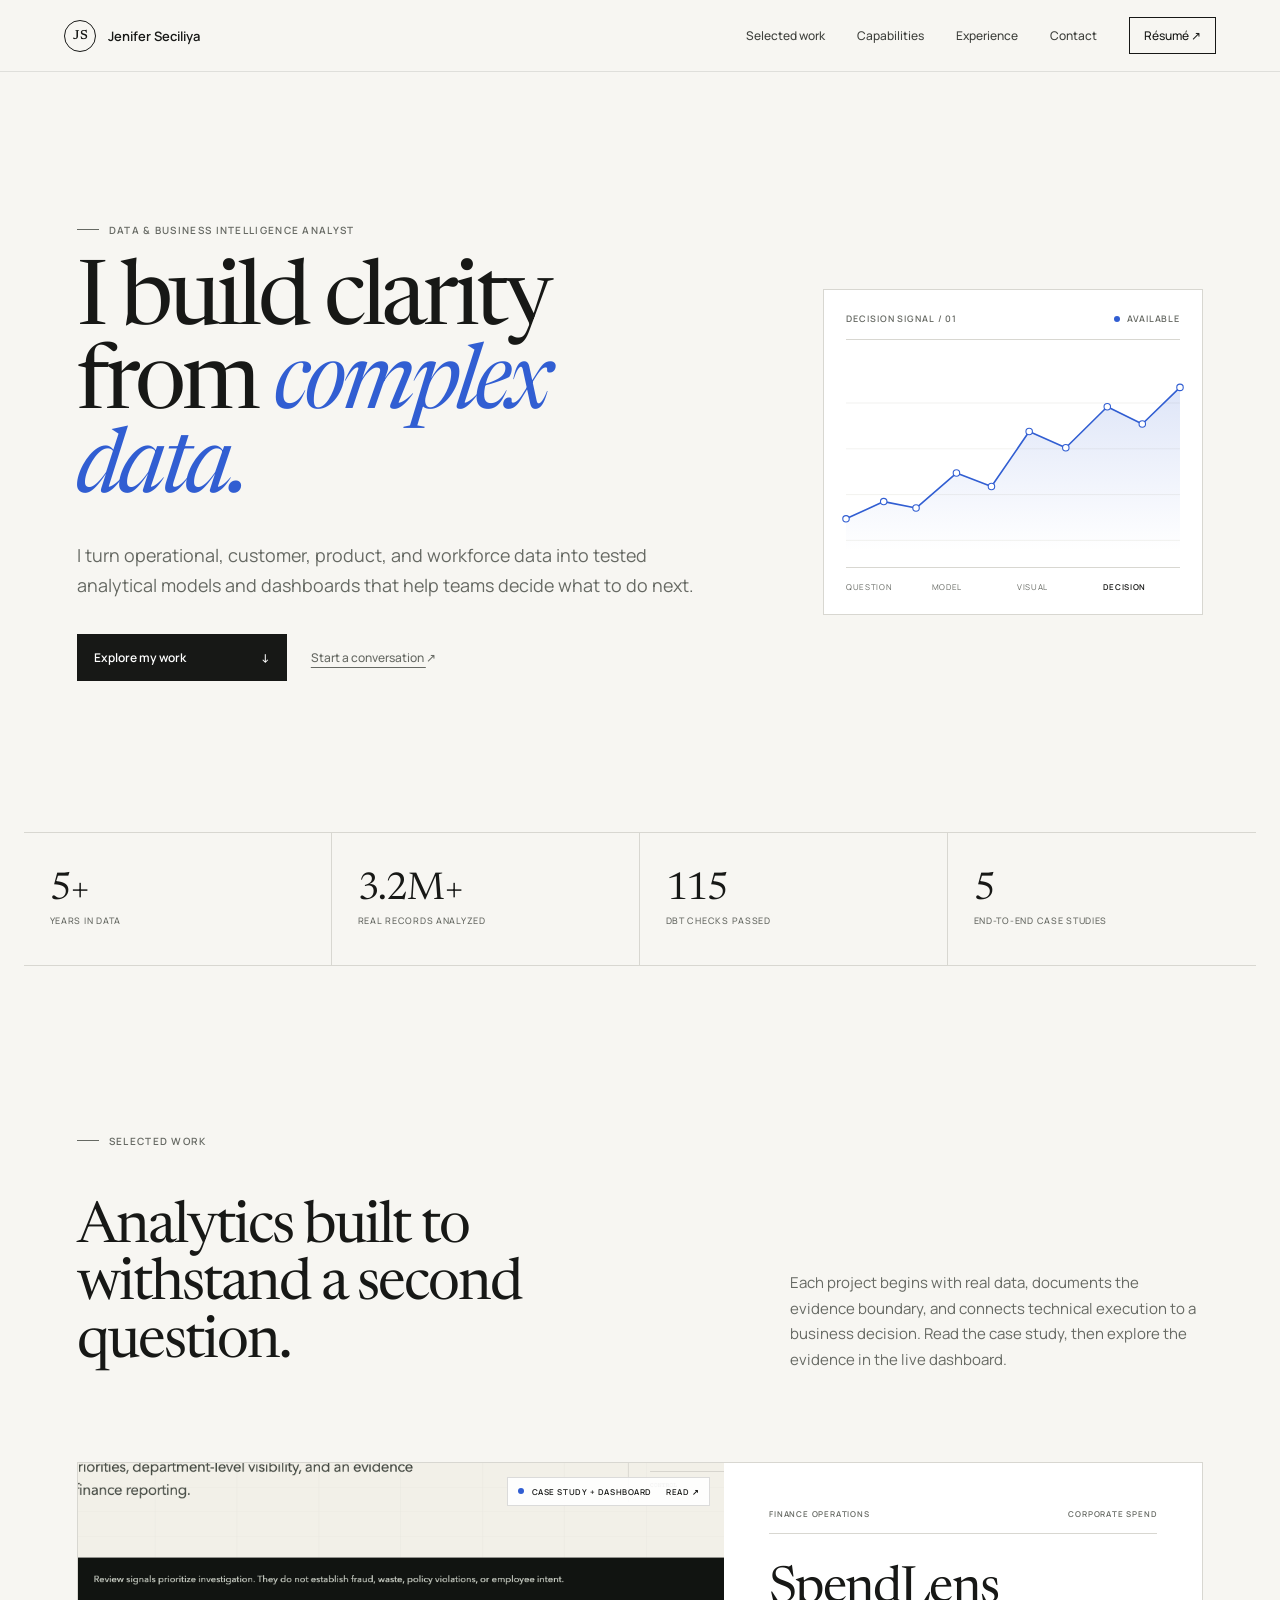
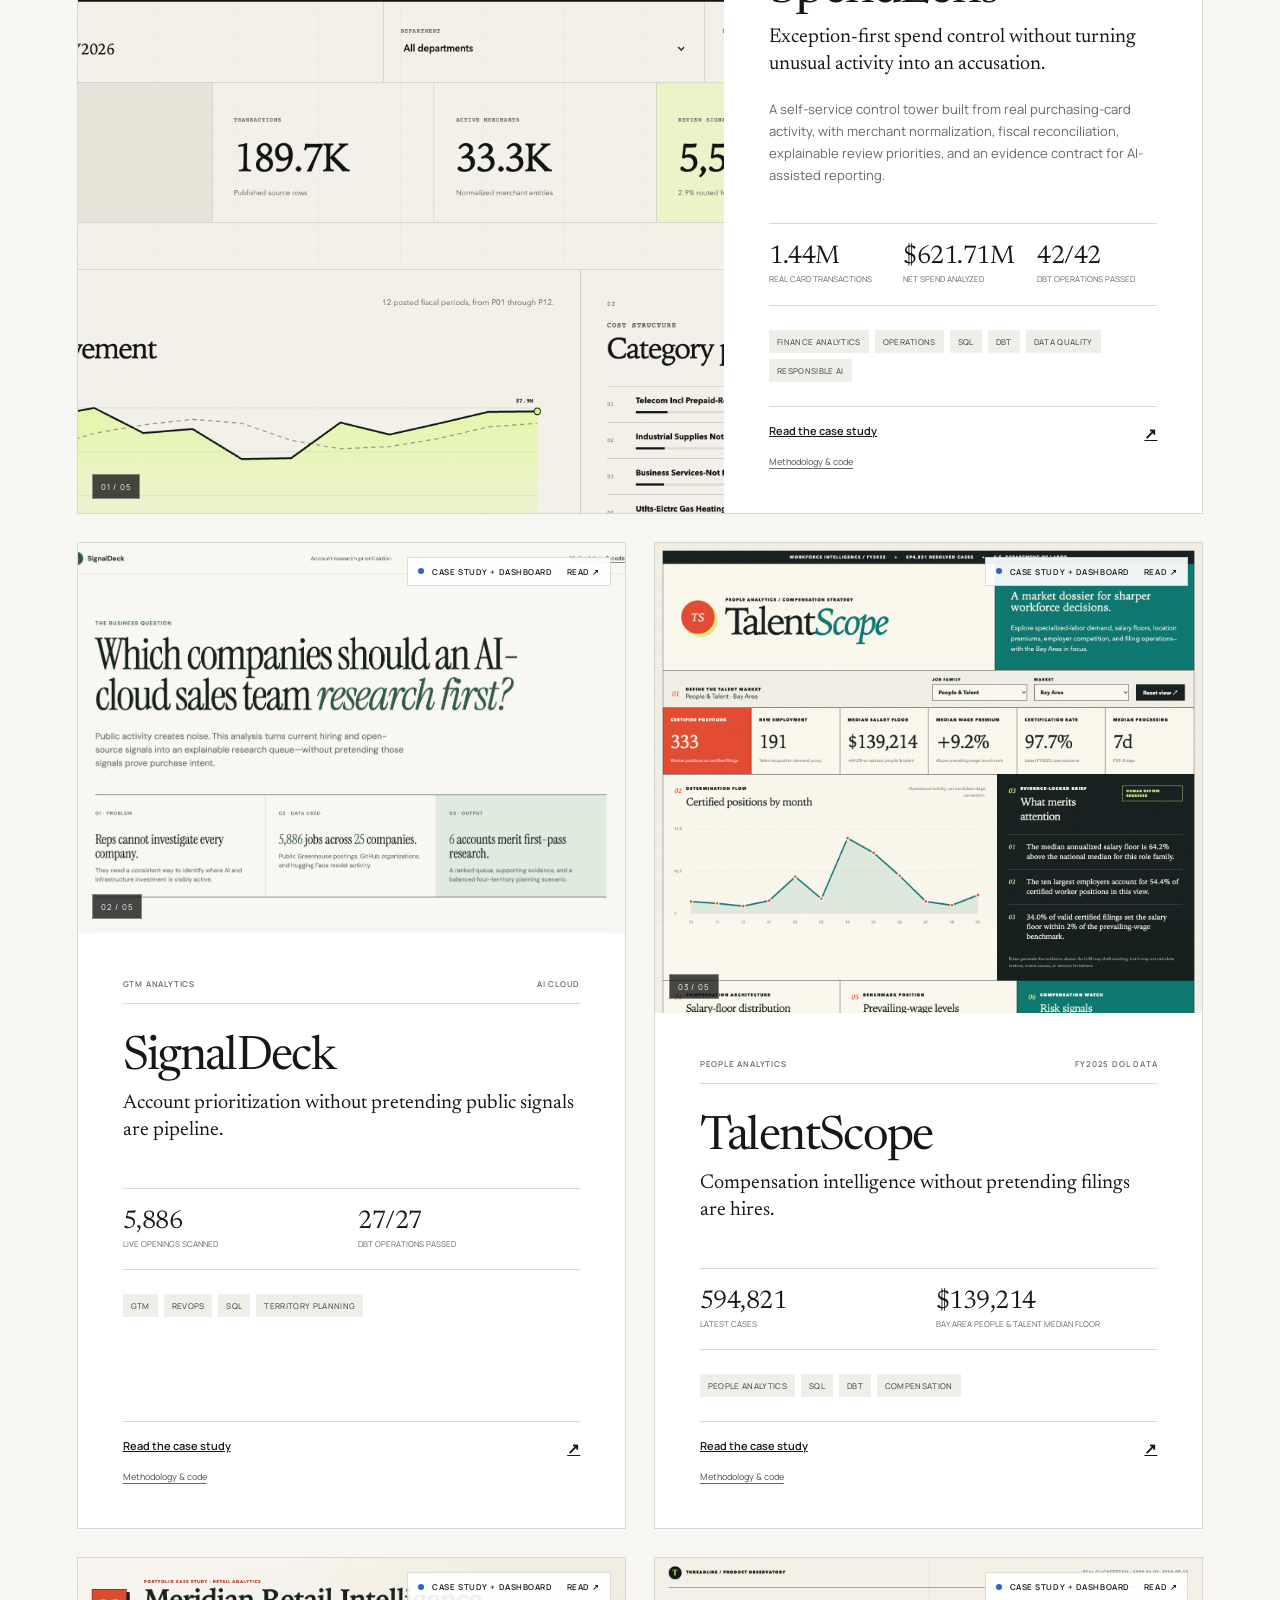
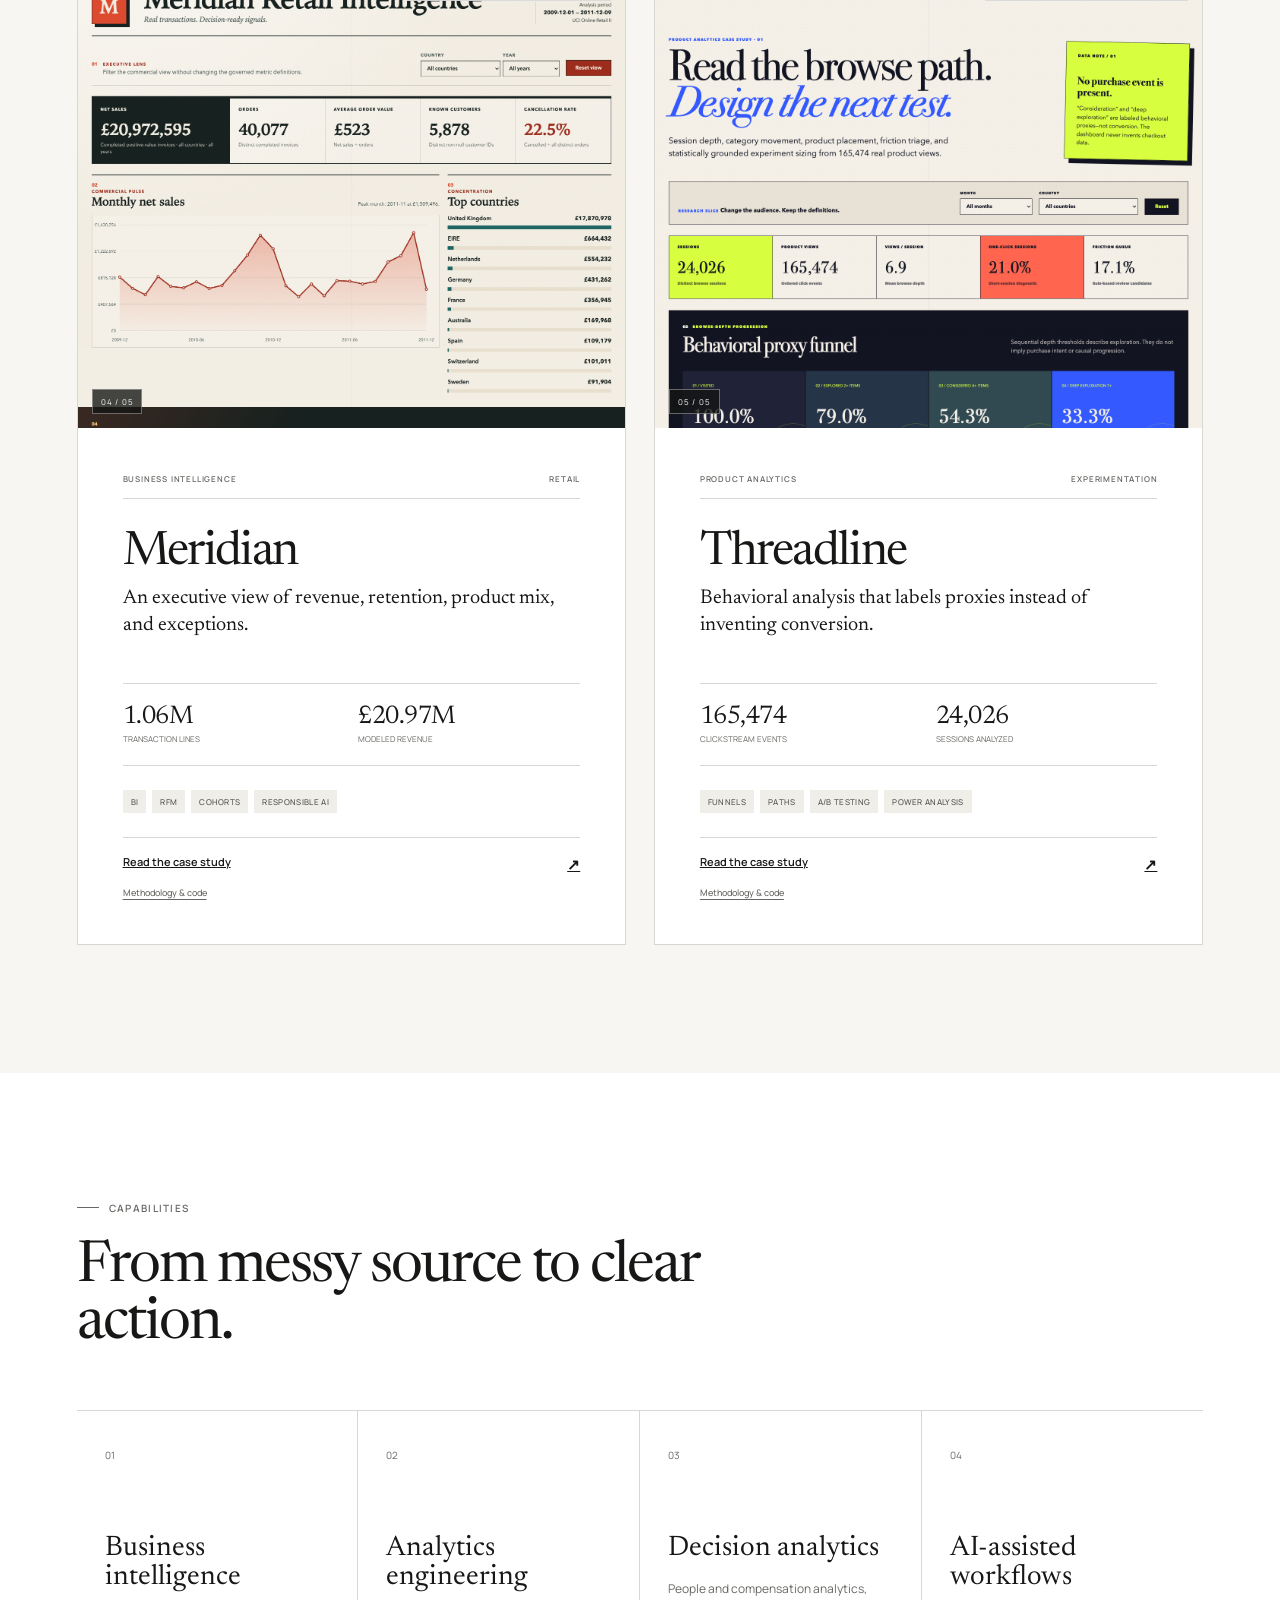
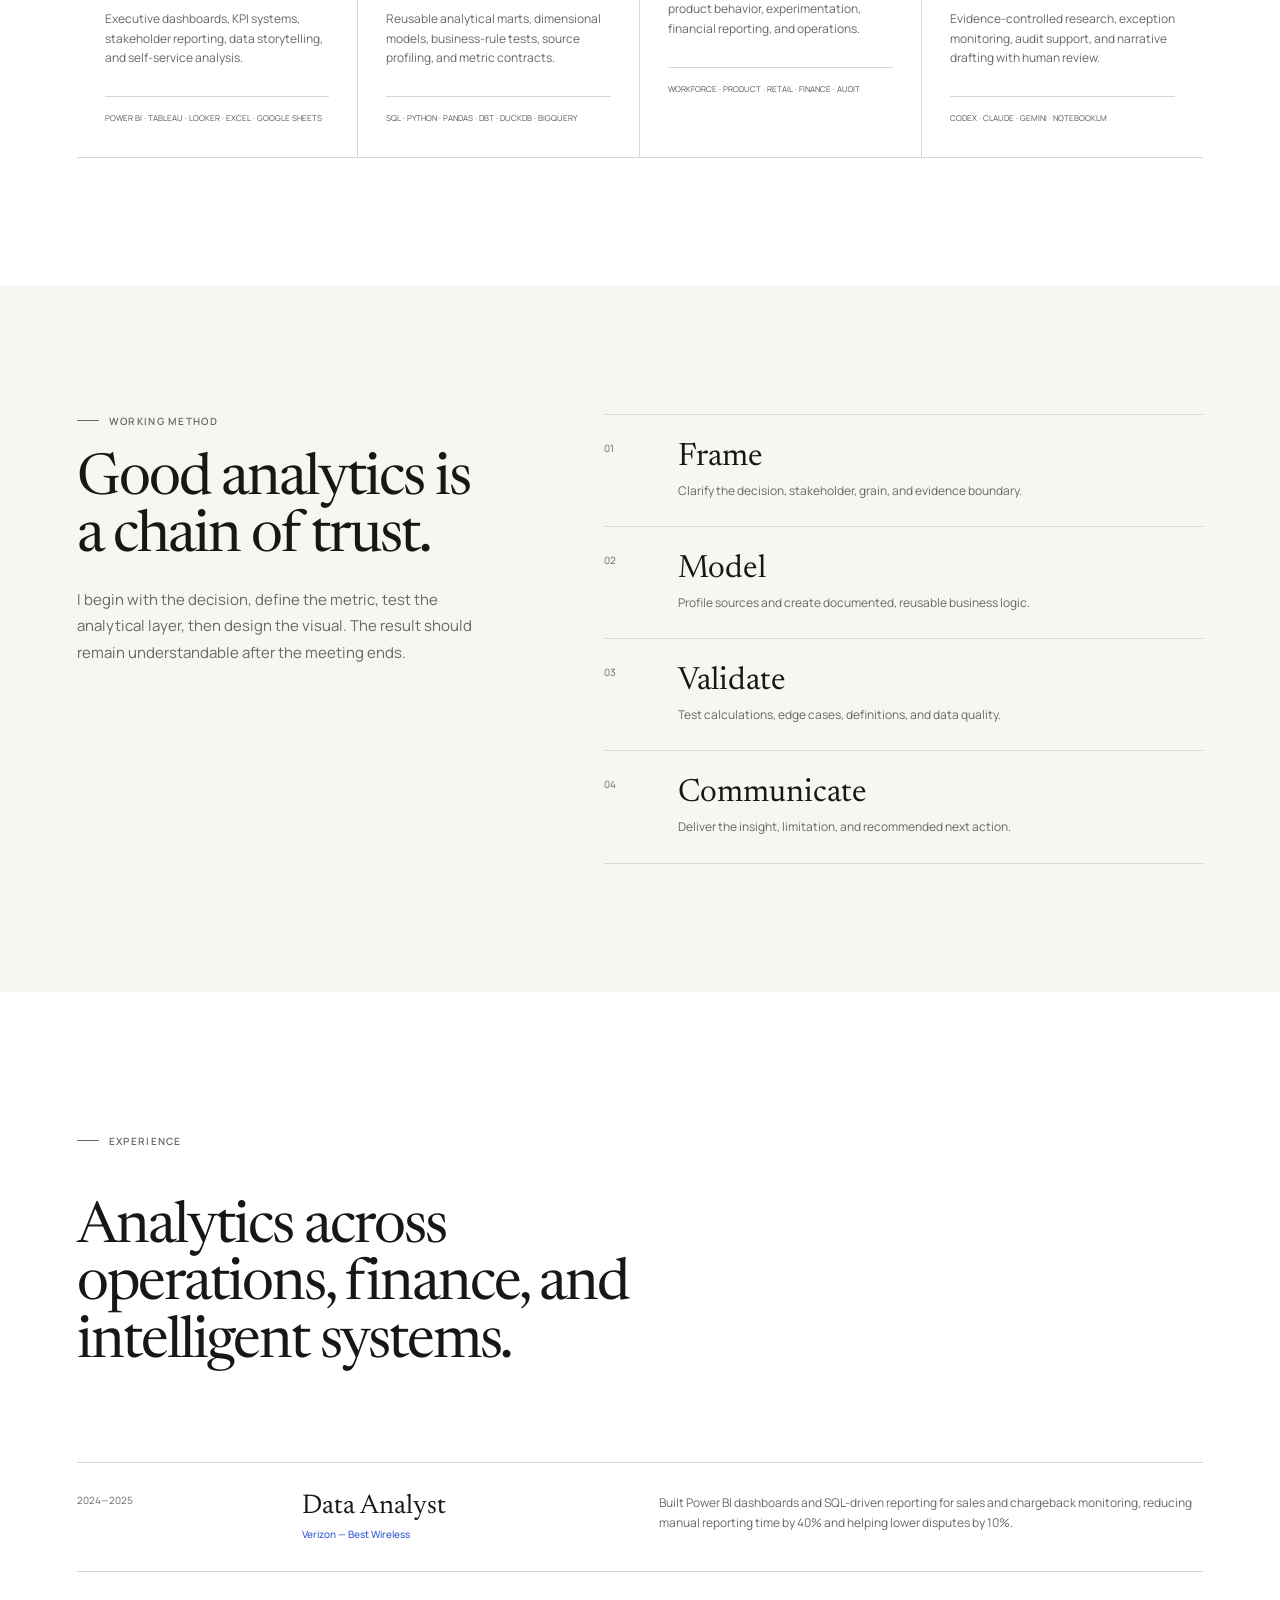
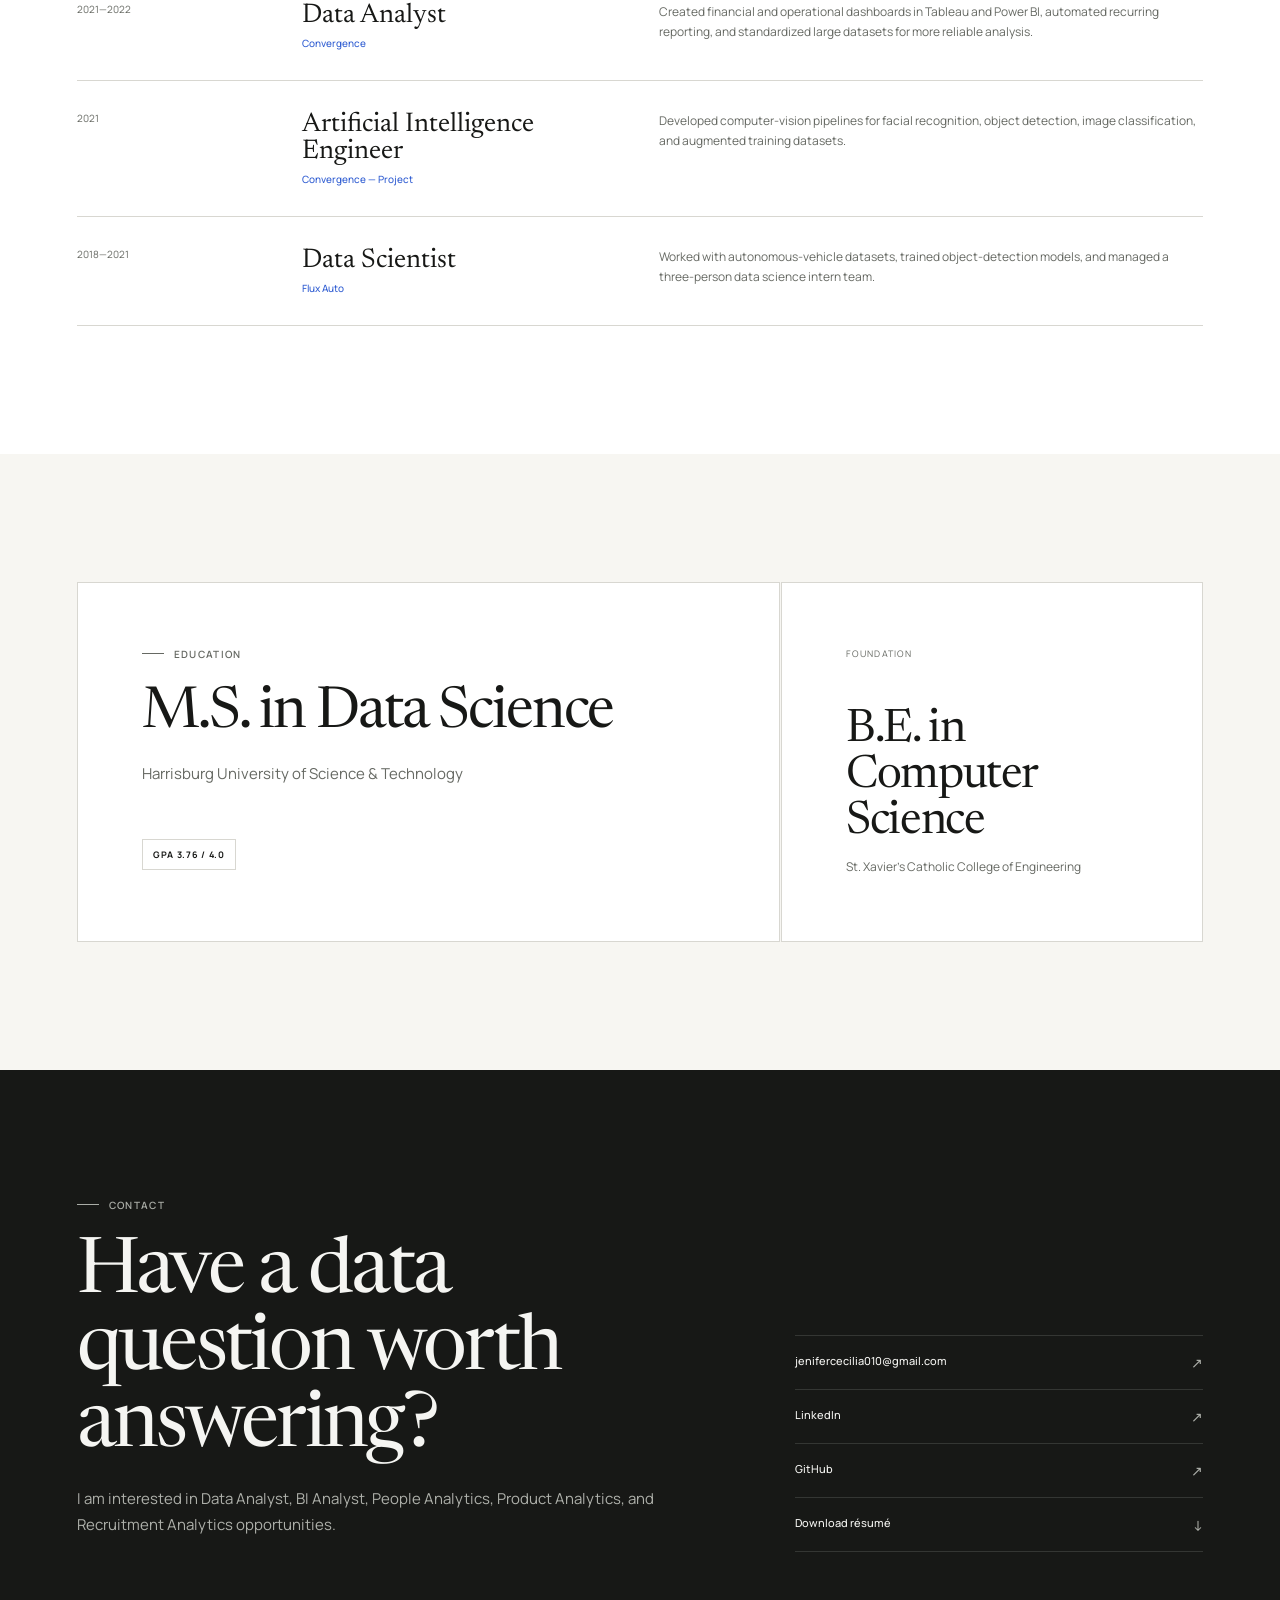
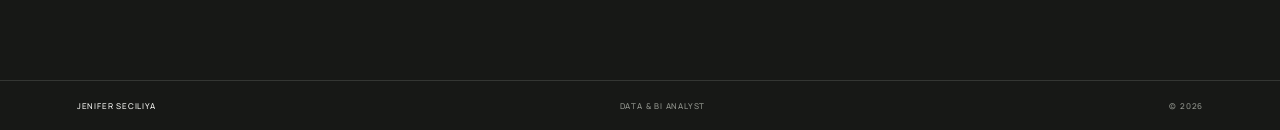
==== commit af449260: "Add SpendLens finance operations case study" ====
--- a/index.html
+++ b/index.html
@@ -114,9 +114,9 @@
 
       <section class="proof-strip" aria-label="Portfolio summary">
         <div><strong>5+</strong><span>years in data</span></div>
-        <div><strong>1.8M+</strong><span>real records analyzed</span></div>
-        <div><strong>73</strong><span>dbt checks passed</span></div>
-        <div><strong>4</strong><span>end-to-end case studies</span></div>
+        <div><strong>3.2M+</strong><span>real records analyzed</span></div>
+        <div><strong>115</strong><span>dbt checks passed</span></div>
+        <div><strong>5</strong><span>end-to-end case studies</span></div>
       </section>
 
       <section class="work section-pad" id="work">
@@ -131,38 +131,60 @@
         </div>
 
         <article class="project project-feature reveal">
-          <a class="project-image" href="case-studies/signaldeck/" aria-label="Read the SignalDeck GTM analytics case study">
-            <img src="assets/projects/signaldeck.png" alt="SignalDeck AI-cloud GTM account prioritization and territory analytics dashboard" />
-            <span class="image-index">01 / 04</span>
+          <a class="project-image" href="case-studies/spendlens/" aria-label="Read the SpendLens finance operations analytics case study">
+            <img src="assets/projects/spendlens.png" alt="SpendLens finance operations dashboard showing spend, review signals, categories, and merchants" />
+            <span class="image-index">01 / 05</span>
             <span class="interactive-badge"><span class="pulse-dot"></span> Case study + dashboard <b>Read ↗</b></span>
           </a>
           <div class="project-body">
-            <div class="project-meta"><span>GTM analytics</span><span>AI cloud</span></div>
-            <h3>SignalDeck</h3>
-            <p class="project-subtitle">Account prioritization without pretending public signals are pipeline.</p>
+            <div class="project-meta"><span>Finance operations</span><span>Corporate spend</span></div>
+            <h3>SpendLens</h3>
+            <p class="project-subtitle">Exception-first spend control without turning unusual activity into an accusation.</p>
             <p>
-              A tested RevOps product that combines real hiring, open-source, and model
-              activity into an explainable research queue, territory-capacity scenario,
-              and evidence-linked GTM briefing.
+              A self-service control tower built from real purchasing-card activity,
+              with merchant normalization, fiscal reconciliation, explainable review
+              priorities, and an evidence contract for AI-assisted reporting.
             </p>
             <div class="project-stats">
-              <div><strong>5,886</strong><span>live openings scanned</span></div>
-              <div><strong>22</strong><span>planning-eligible accounts</span></div>
-              <div><strong>27/27</strong><span>dbt operations passed</span></div>
-            </div>
-            <div class="tag-row"><span>GTM</span><span>RevOps</span><span>SQL</span><span>dbt</span><span>Territory Planning</span><span>Responsible AI</span></div>
+              <div><strong>1.44M</strong><span>real card transactions</span></div>
+              <div><strong>$621.71M</strong><span>net spend analyzed</span></div>
+              <div><strong>42/42</strong><span>dbt operations passed</span></div>
+            </div>
+            <div class="tag-row"><span>Finance Analytics</span><span>Operations</span><span>SQL</span><span>dbt</span><span>Data Quality</span><span>Responsible AI</span></div>
             <div class="project-actions">
-              <a class="project-link" href="case-studies/signaldeck/">Read the case study <span>↗</span></a>
-              <a class="source-link" href="https://github.com/jeniferseciliya/ai-cloud-gtm-intelligence" target="_blank" rel="noopener">Methodology &amp; code</a>
+              <a class="project-link" href="case-studies/spendlens/">Read the case study <span>↗</span></a>
+              <a class="source-link" href="https://github.com/jeniferseciliya/spendlens-finance-operations" target="_blank" rel="noopener">Methodology &amp; code</a>
             </div>
           </div>
         </article>
 
         <div class="project-grid">
+          <article class="project project-card reveal">
+            <a class="project-image" href="case-studies/signaldeck/" aria-label="Read the SignalDeck GTM analytics case study">
+              <img src="assets/projects/signaldeck.png" alt="SignalDeck AI-cloud GTM account prioritization and territory analytics dashboard" />
+              <span class="image-index">02 / 05</span>
+              <span class="interactive-badge"><span class="pulse-dot"></span> Case study + dashboard <b>Read ↗</b></span>
+            </a>
+            <div class="project-body">
+              <div class="project-meta"><span>GTM analytics</span><span>AI cloud</span></div>
+              <h3>SignalDeck</h3>
+              <p class="project-subtitle">Account prioritization without pretending public signals are pipeline.</p>
+              <div class="project-stats compact">
+                <div><strong>5,886</strong><span>live openings scanned</span></div>
+                <div><strong>27/27</strong><span>dbt operations passed</span></div>
+              </div>
+              <div class="tag-row"><span>GTM</span><span>RevOps</span><span>SQL</span><span>Territory Planning</span></div>
+              <div class="project-actions">
+                <a class="project-link" href="case-studies/signaldeck/">Read the case study <span>↗</span></a>
+                <a class="source-link" href="https://github.com/jeniferseciliya/ai-cloud-gtm-intelligence" target="_blank" rel="noopener">Methodology &amp; code</a>
+              </div>
+            </div>
+          </article>
+
           <article class="project project-card reveal">
             <a class="project-image" href="case-studies/talentscope/" aria-label="Read the TalentScope people analytics case study">
               <img src="assets/projects/talentscope.png" alt="TalentScope people analytics dashboard showing Bay Area compensation and hiring metrics" />
-              <span class="image-index">02 / 04</span>
+              <span class="image-index">03 / 05</span>
               <span class="interactive-badge"><span class="pulse-dot"></span> Case study + dashboard <b>Read ↗</b></span>
             </a>
             <div class="project-body">
@@ -184,7 +206,7 @@
           <article class="project project-card reveal">
             <a class="project-image" href="case-studies/meridian/" aria-label="Read the Meridian retail business intelligence case study">
               <img src="assets/projects/meridian.png" alt="Meridian retail business intelligence dashboard" />
-              <span class="image-index">03 / 04</span>
+              <span class="image-index">04 / 05</span>
               <span class="interactive-badge"><span class="pulse-dot"></span> Case study + dashboard <b>Read ↗</b></span>
             </a>
             <div class="project-body">
@@ -206,7 +228,7 @@
           <article class="project project-card reveal" data-delay="100">
             <a class="project-image" href="case-studies/threadline/" aria-label="Read the Threadline product analytics case study">
               <img src="assets/projects/threadline.png" alt="Threadline product analytics and experimentation dashboard" />
-              <span class="image-index">04 / 04</span>
+              <span class="image-index">05 / 05</span>
               <span class="interactive-badge"><span class="pulse-dot"></span> Case study + dashboard <b>Read ↗</b></span>
             </a>
             <div class="project-body">
--- a/styles.css
+++ b/styles.css
@@ -113,7 +113,7 @@
 .project-link span { font-size: 15px; }
 .project-link:hover, .project-link:focus-visible { color: var(--accent); }
 .source-link { width: fit-content; color: var(--muted); font-size: 9px; font-weight: 500; text-decoration-thickness: 1px; text-underline-offset: 3px; }
-.project-grid { display: grid; grid-template-columns: repeat(3, 1fr); gap: 28px; max-width: 1248px; margin: 0 auto; }
+.project-grid { display: grid; grid-template-columns: repeat(2, 1fr); gap: 28px; max-width: 1248px; margin: 0 auto; }
 .project-card { display: flex; flex-direction: column; }
 .project-card .project-image { min-height: 390px; max-height: 470px; }
 .project-card .project-body { flex: 1; }
